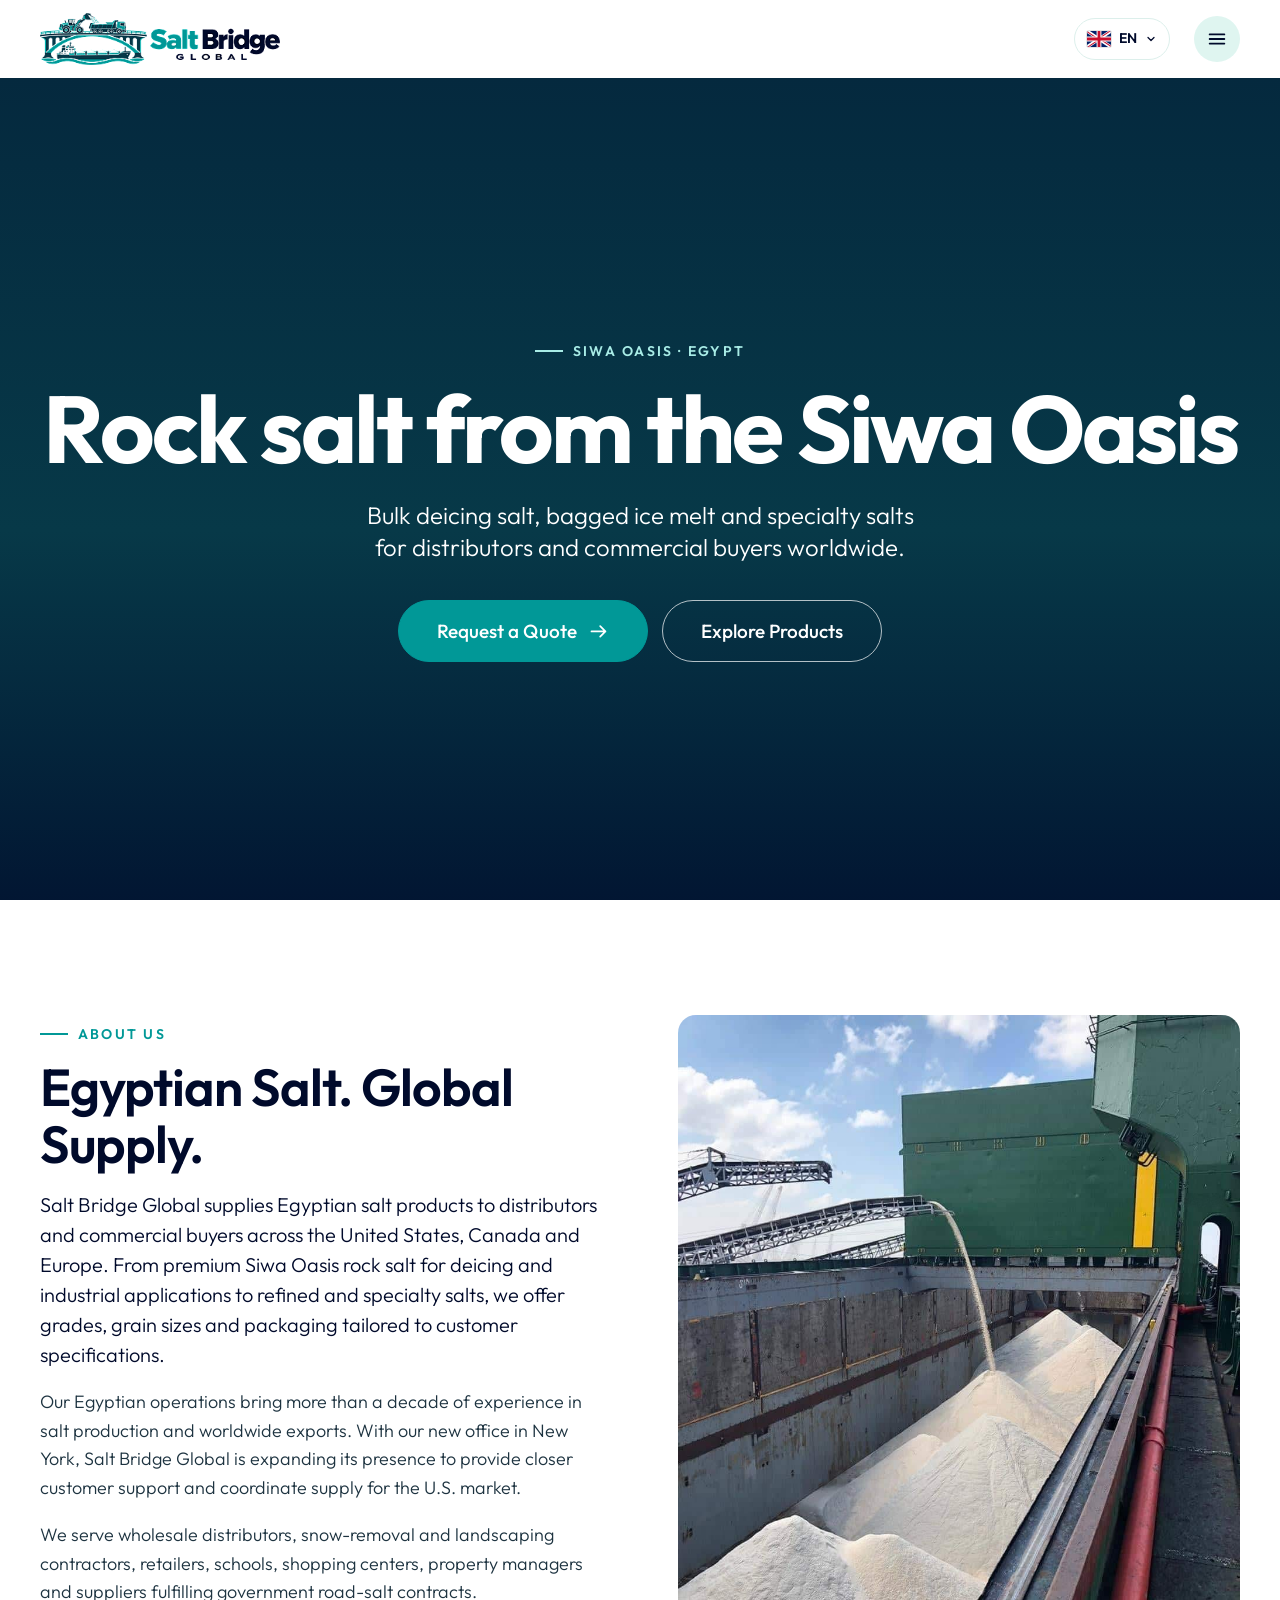
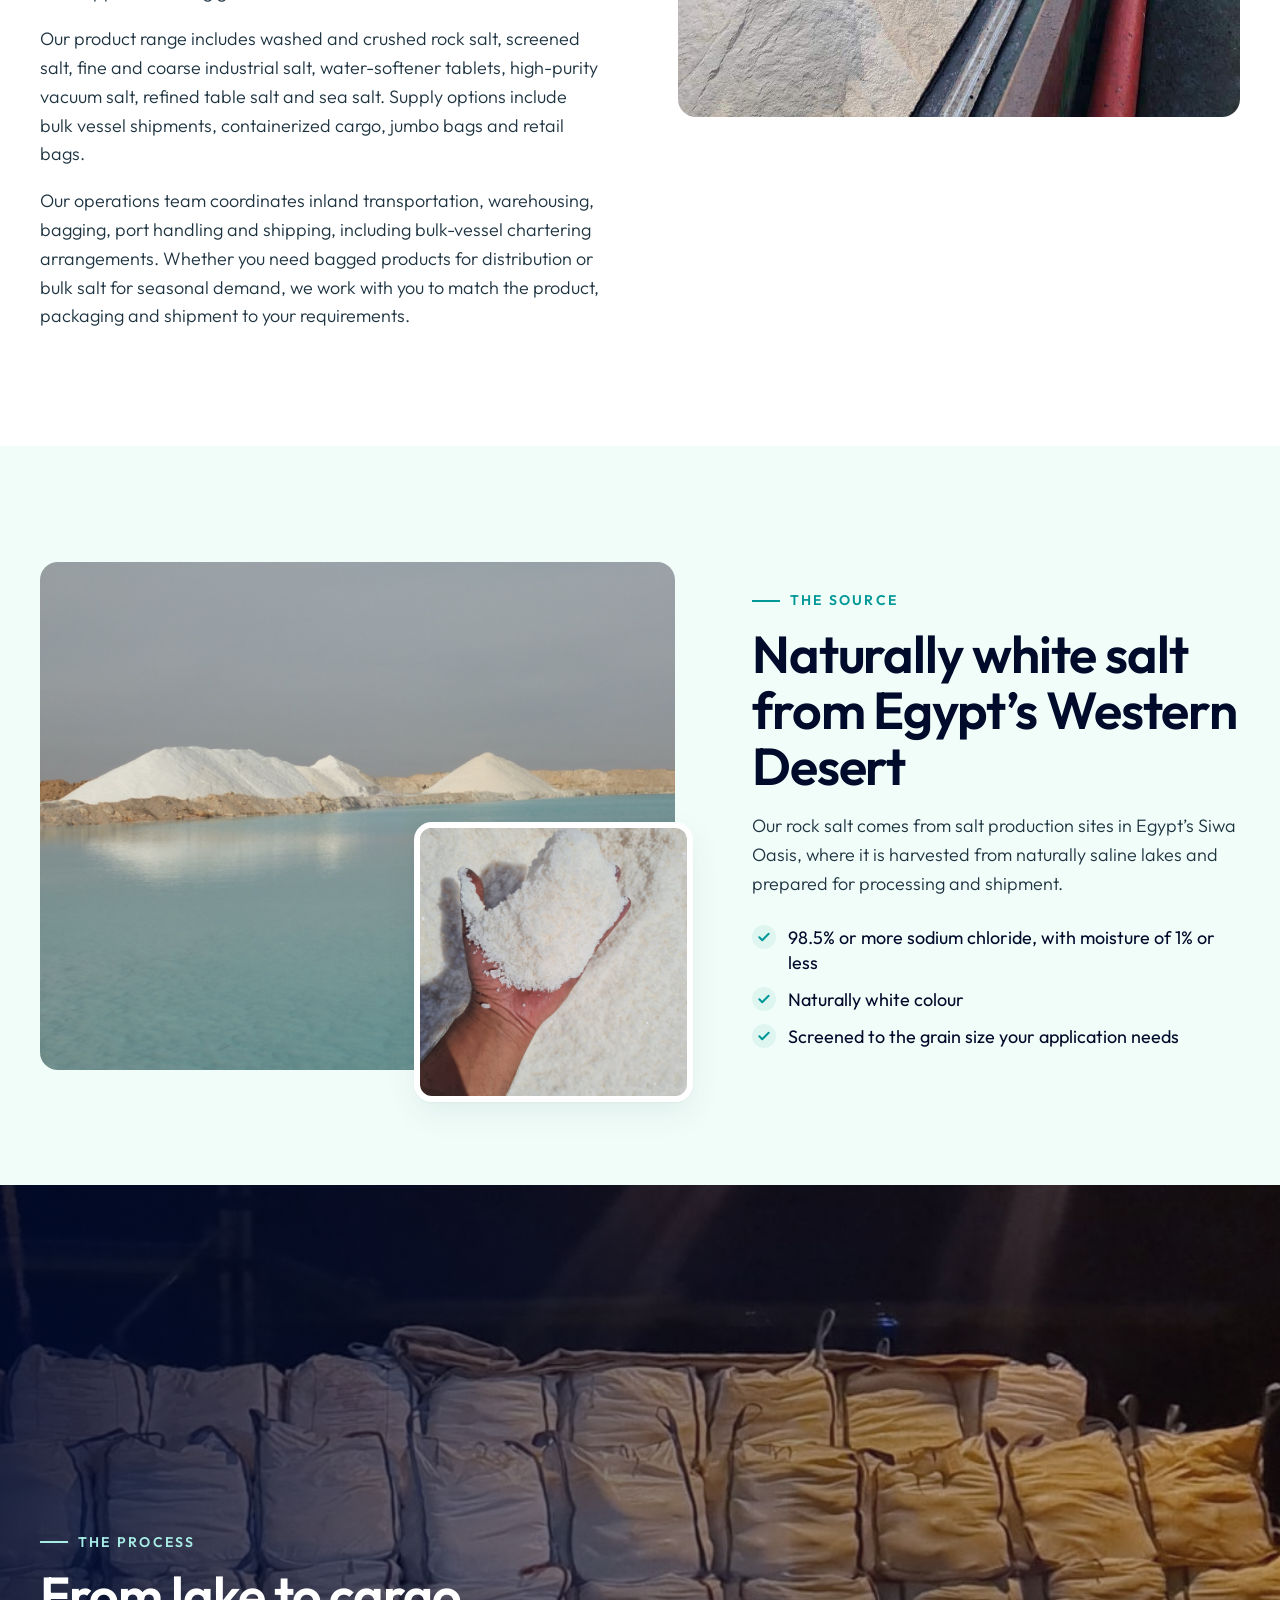
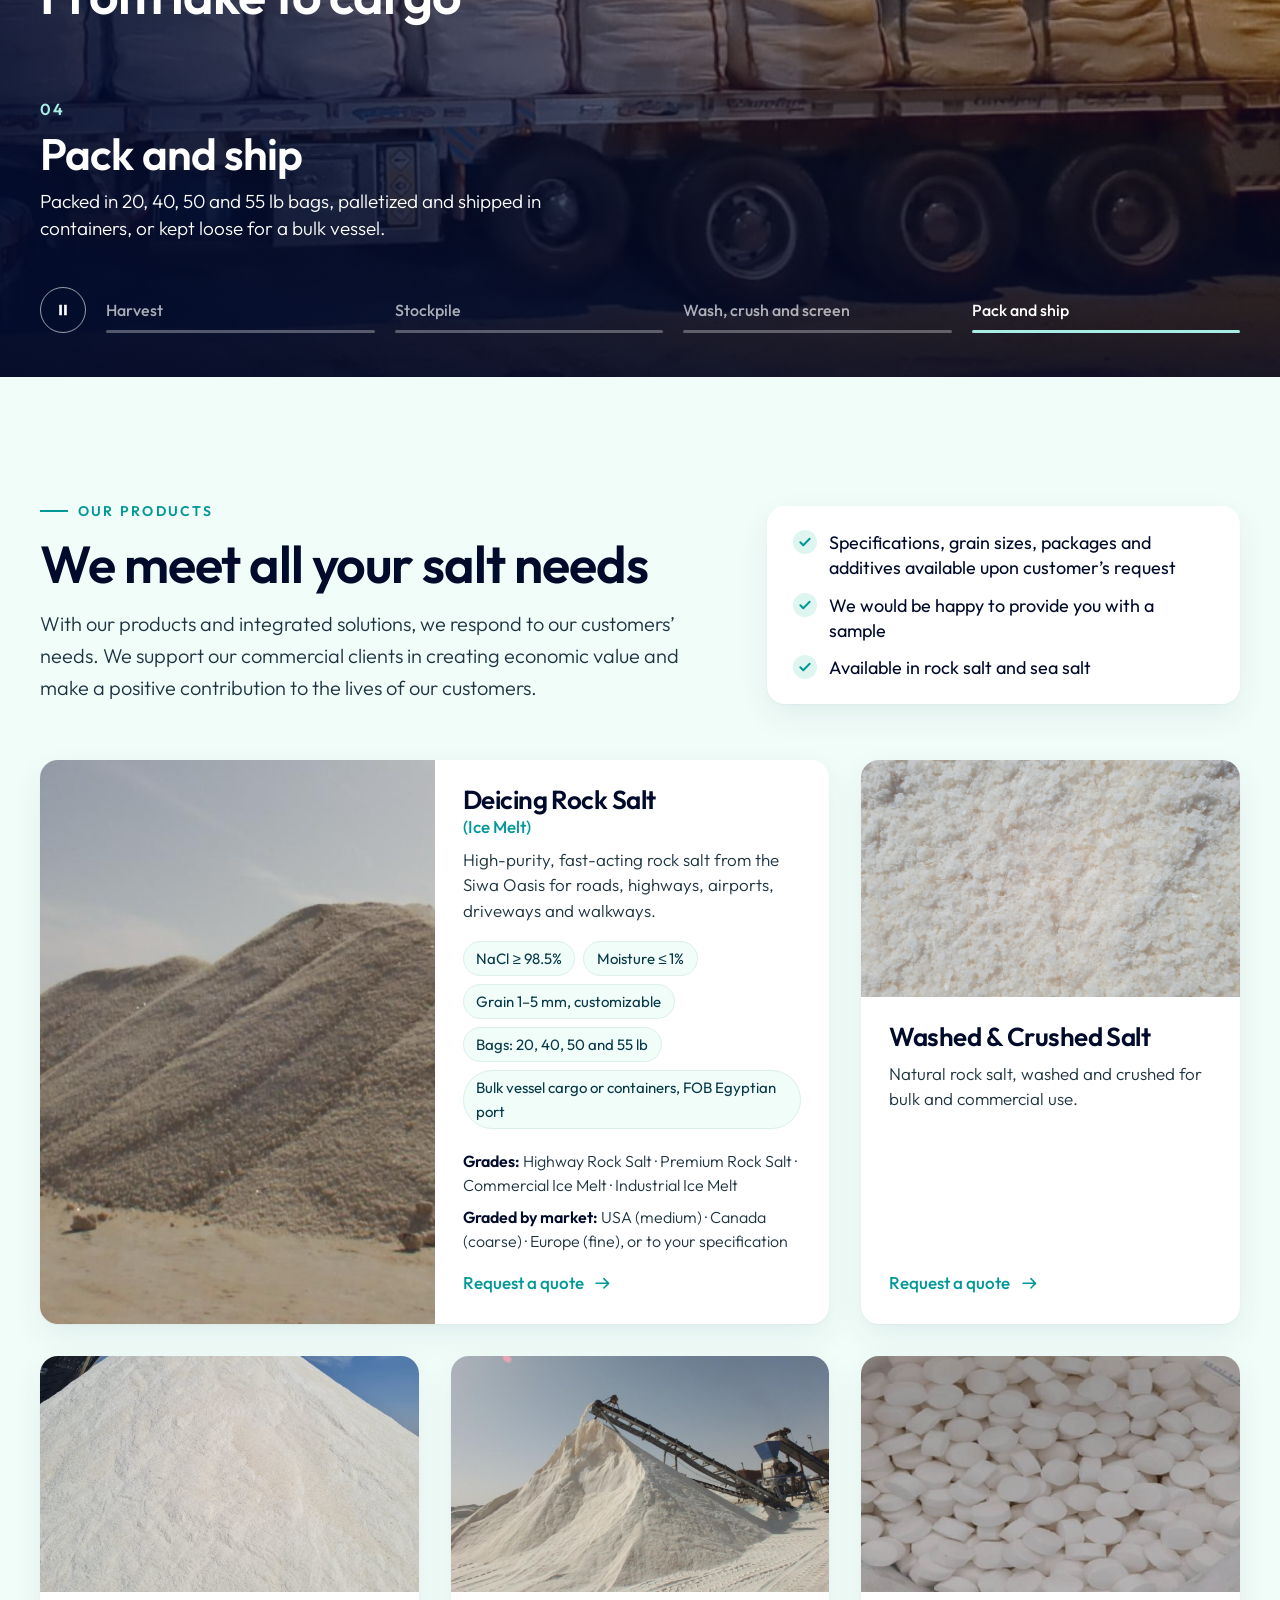
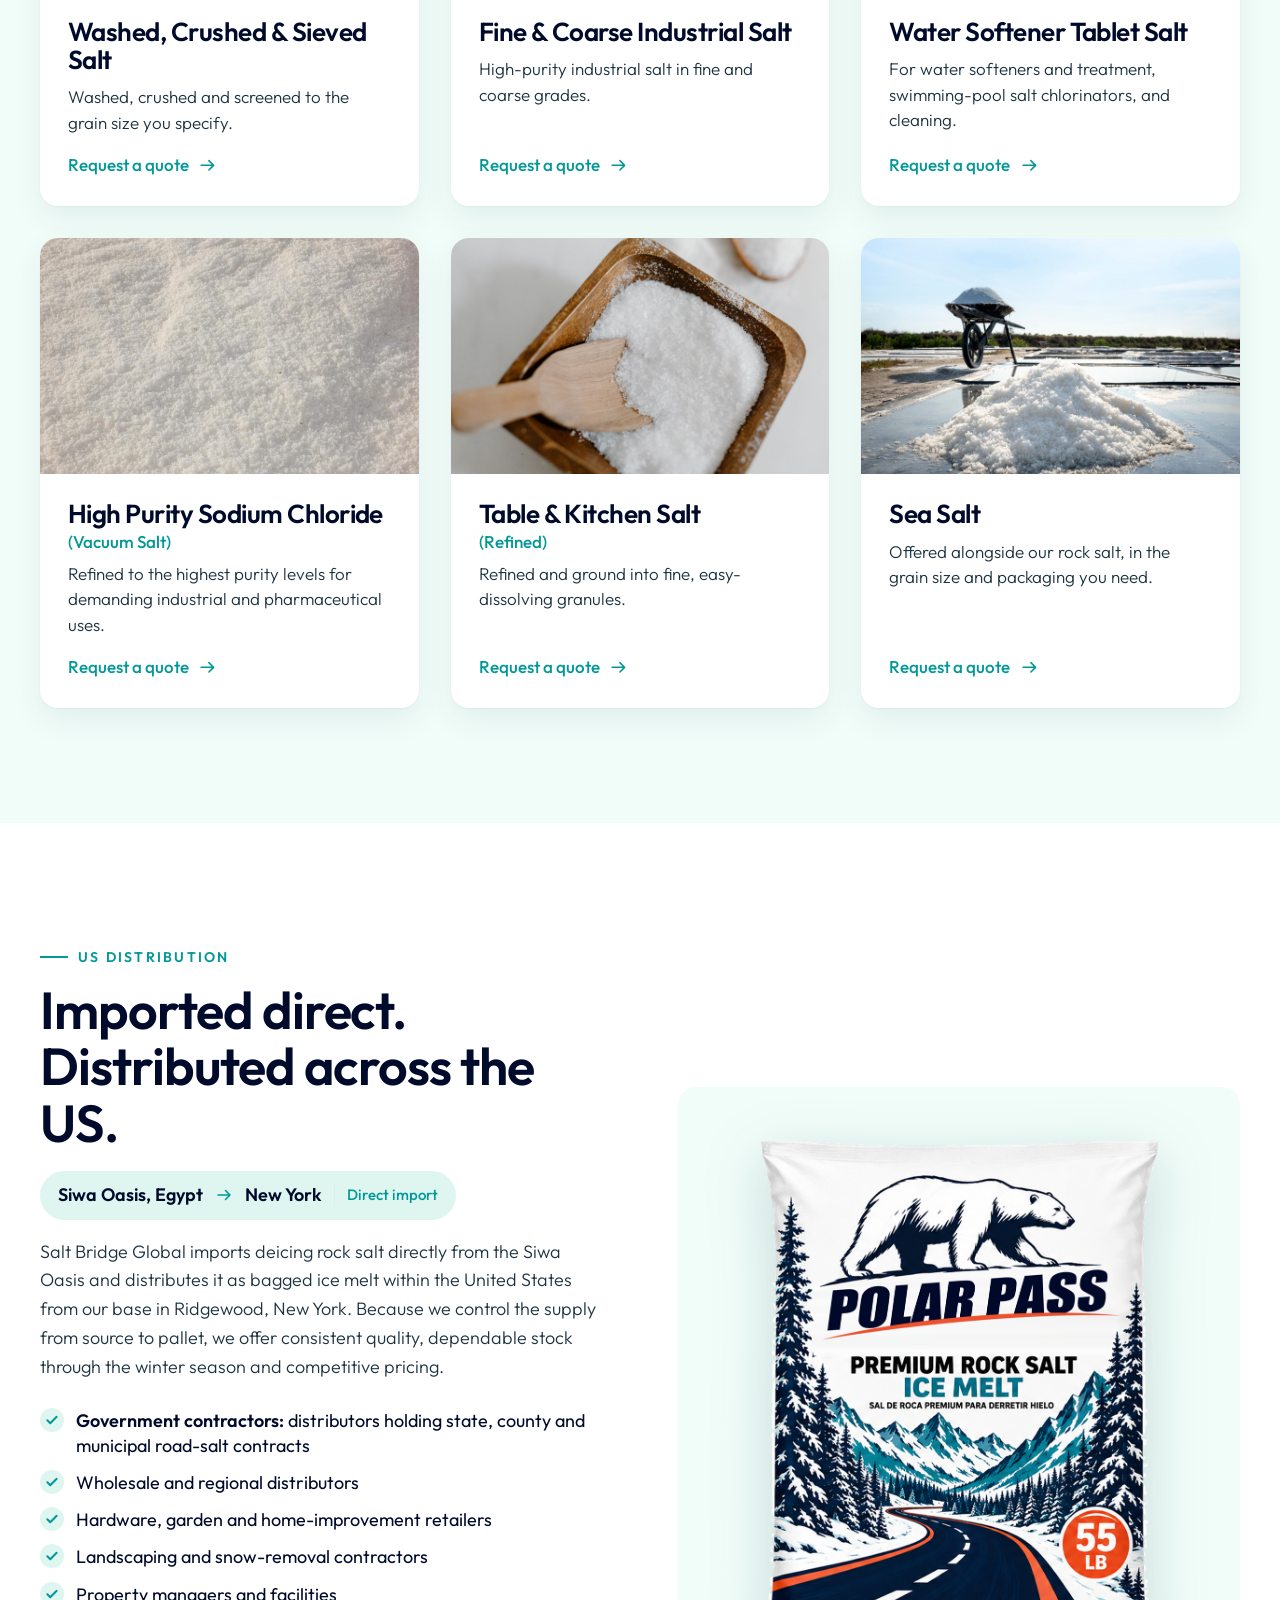
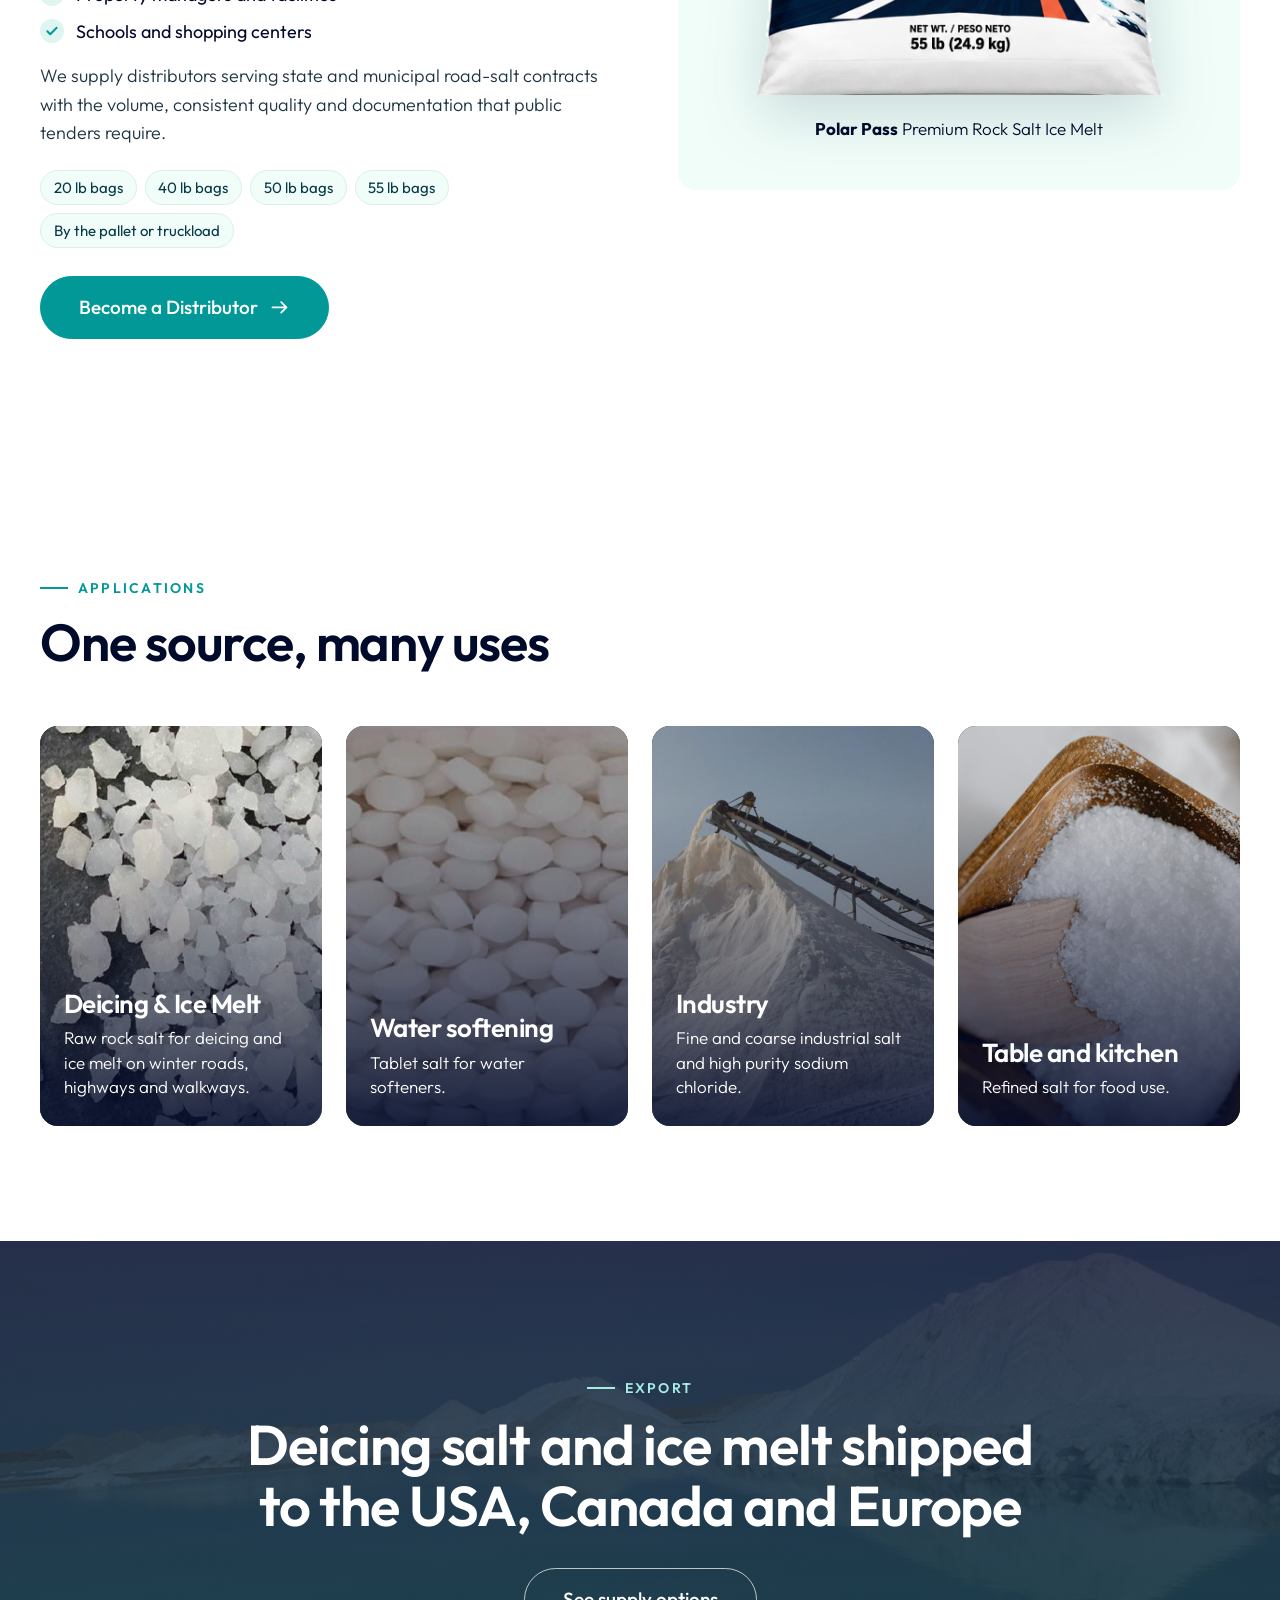
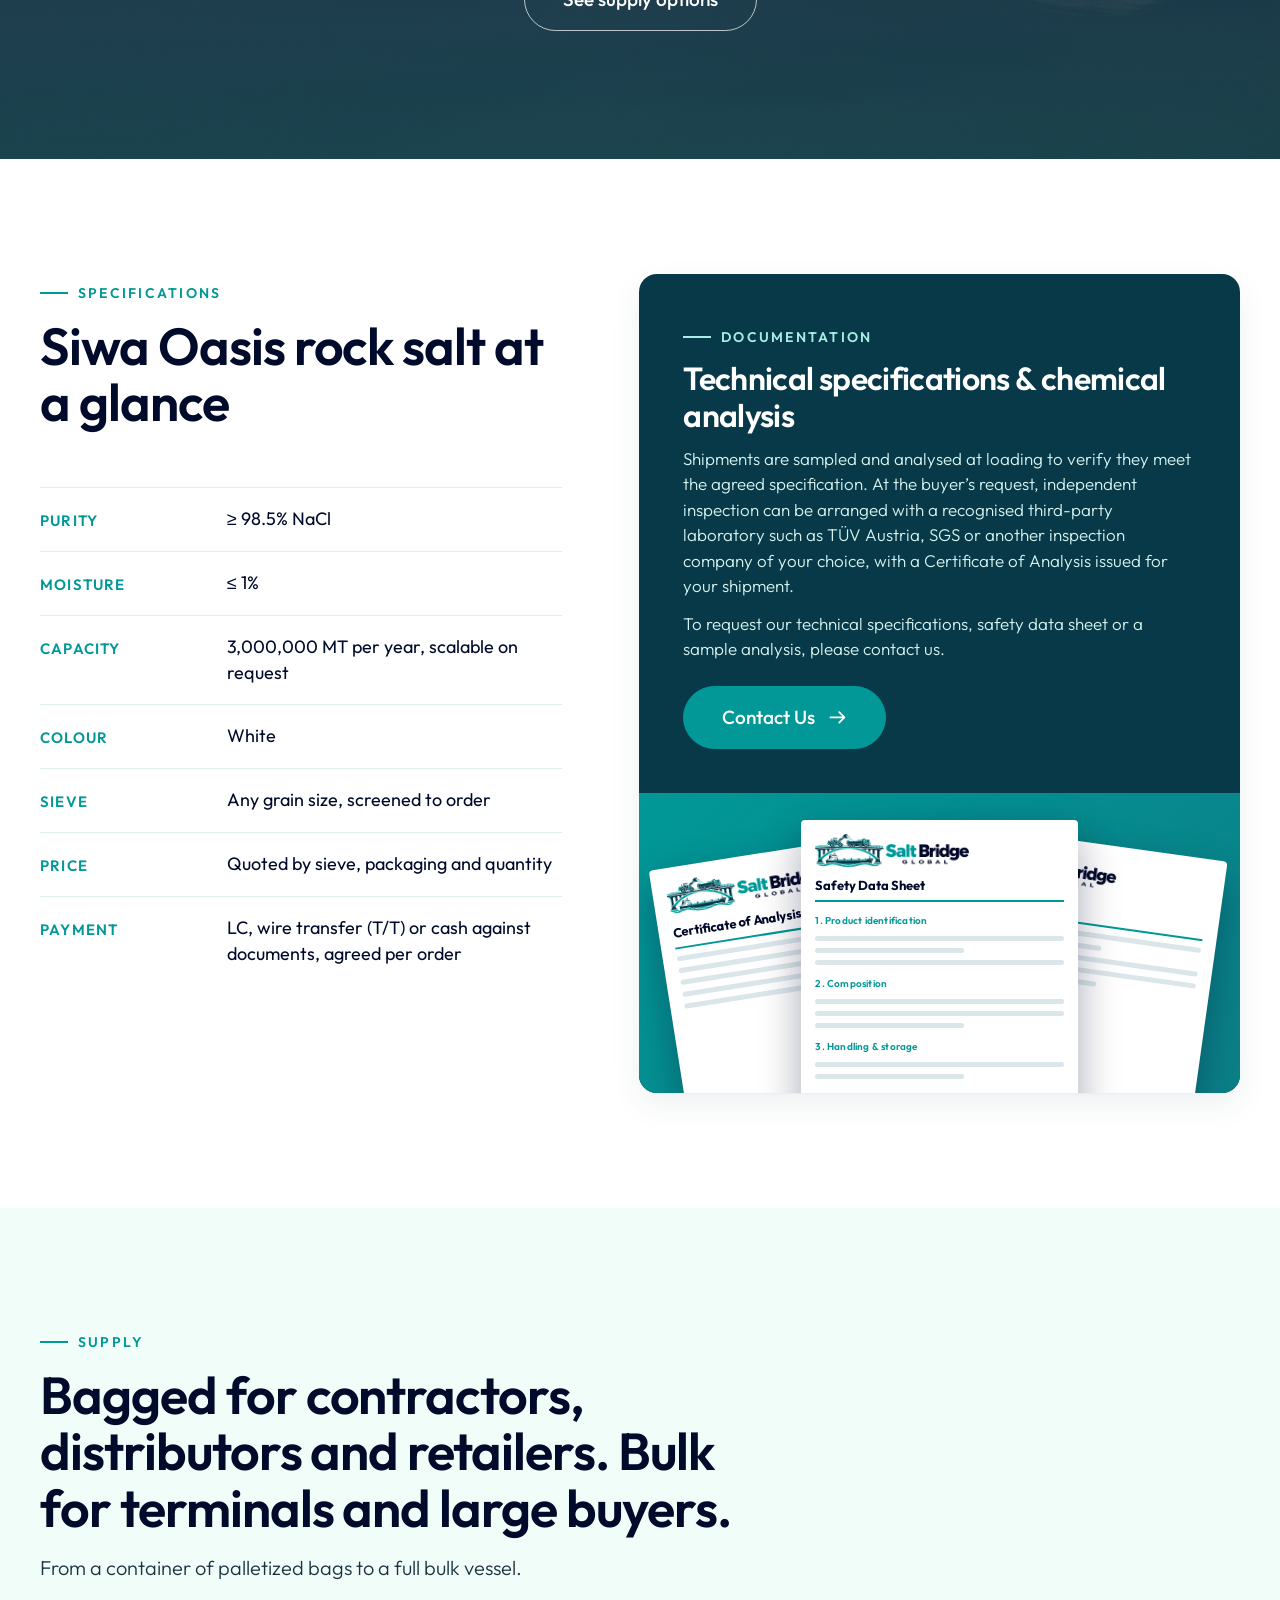
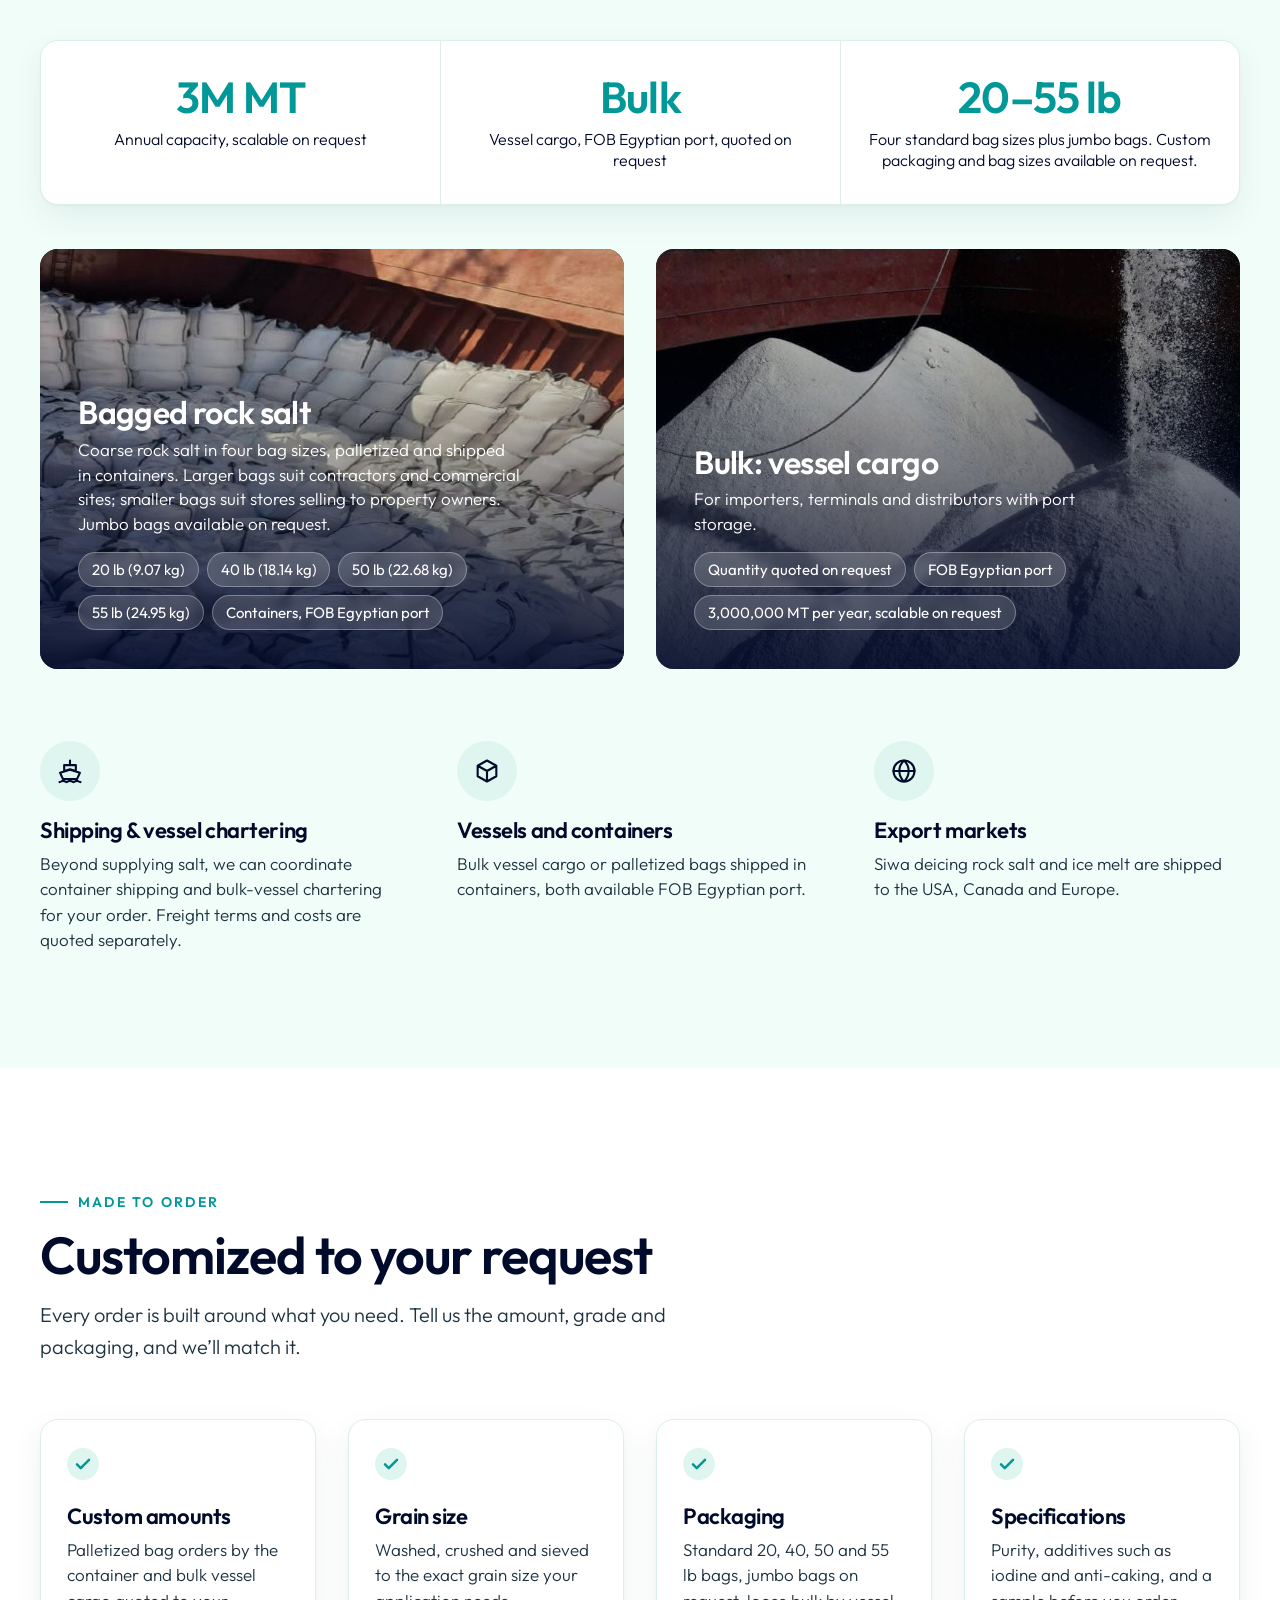
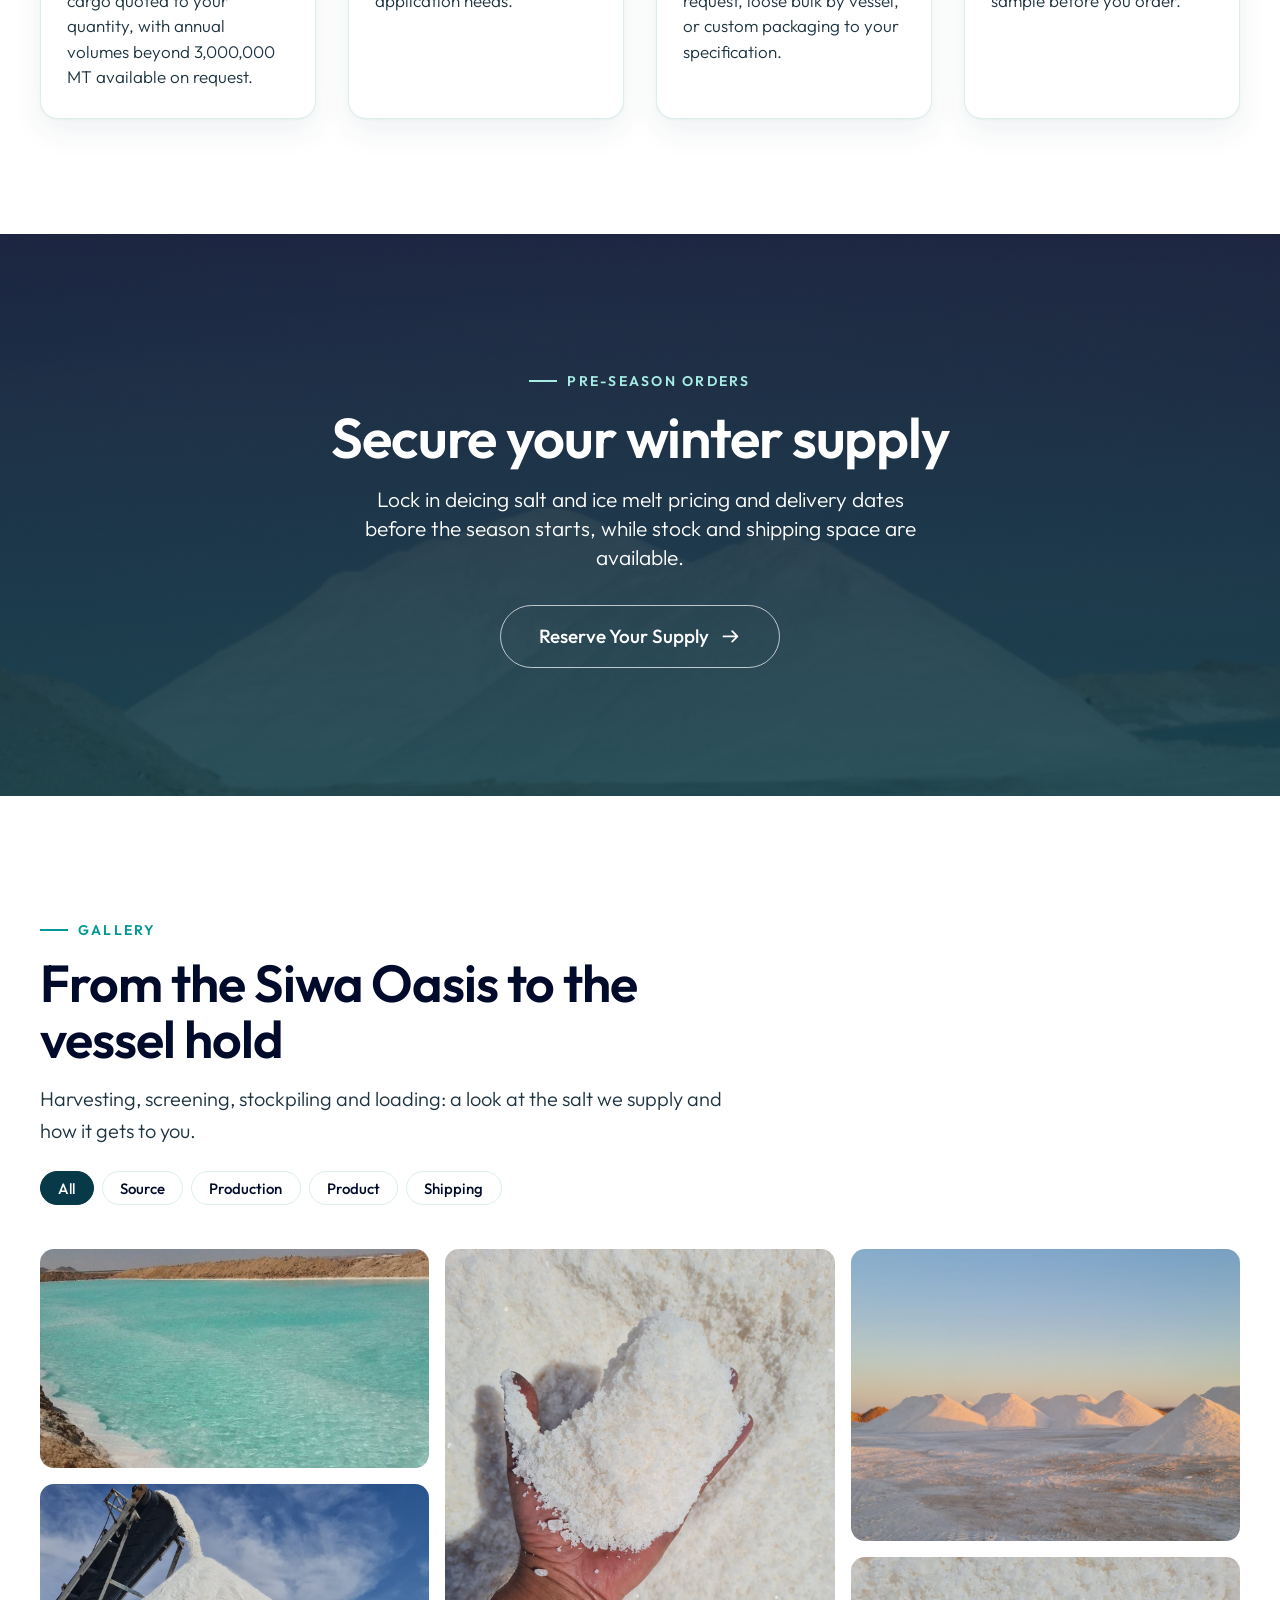
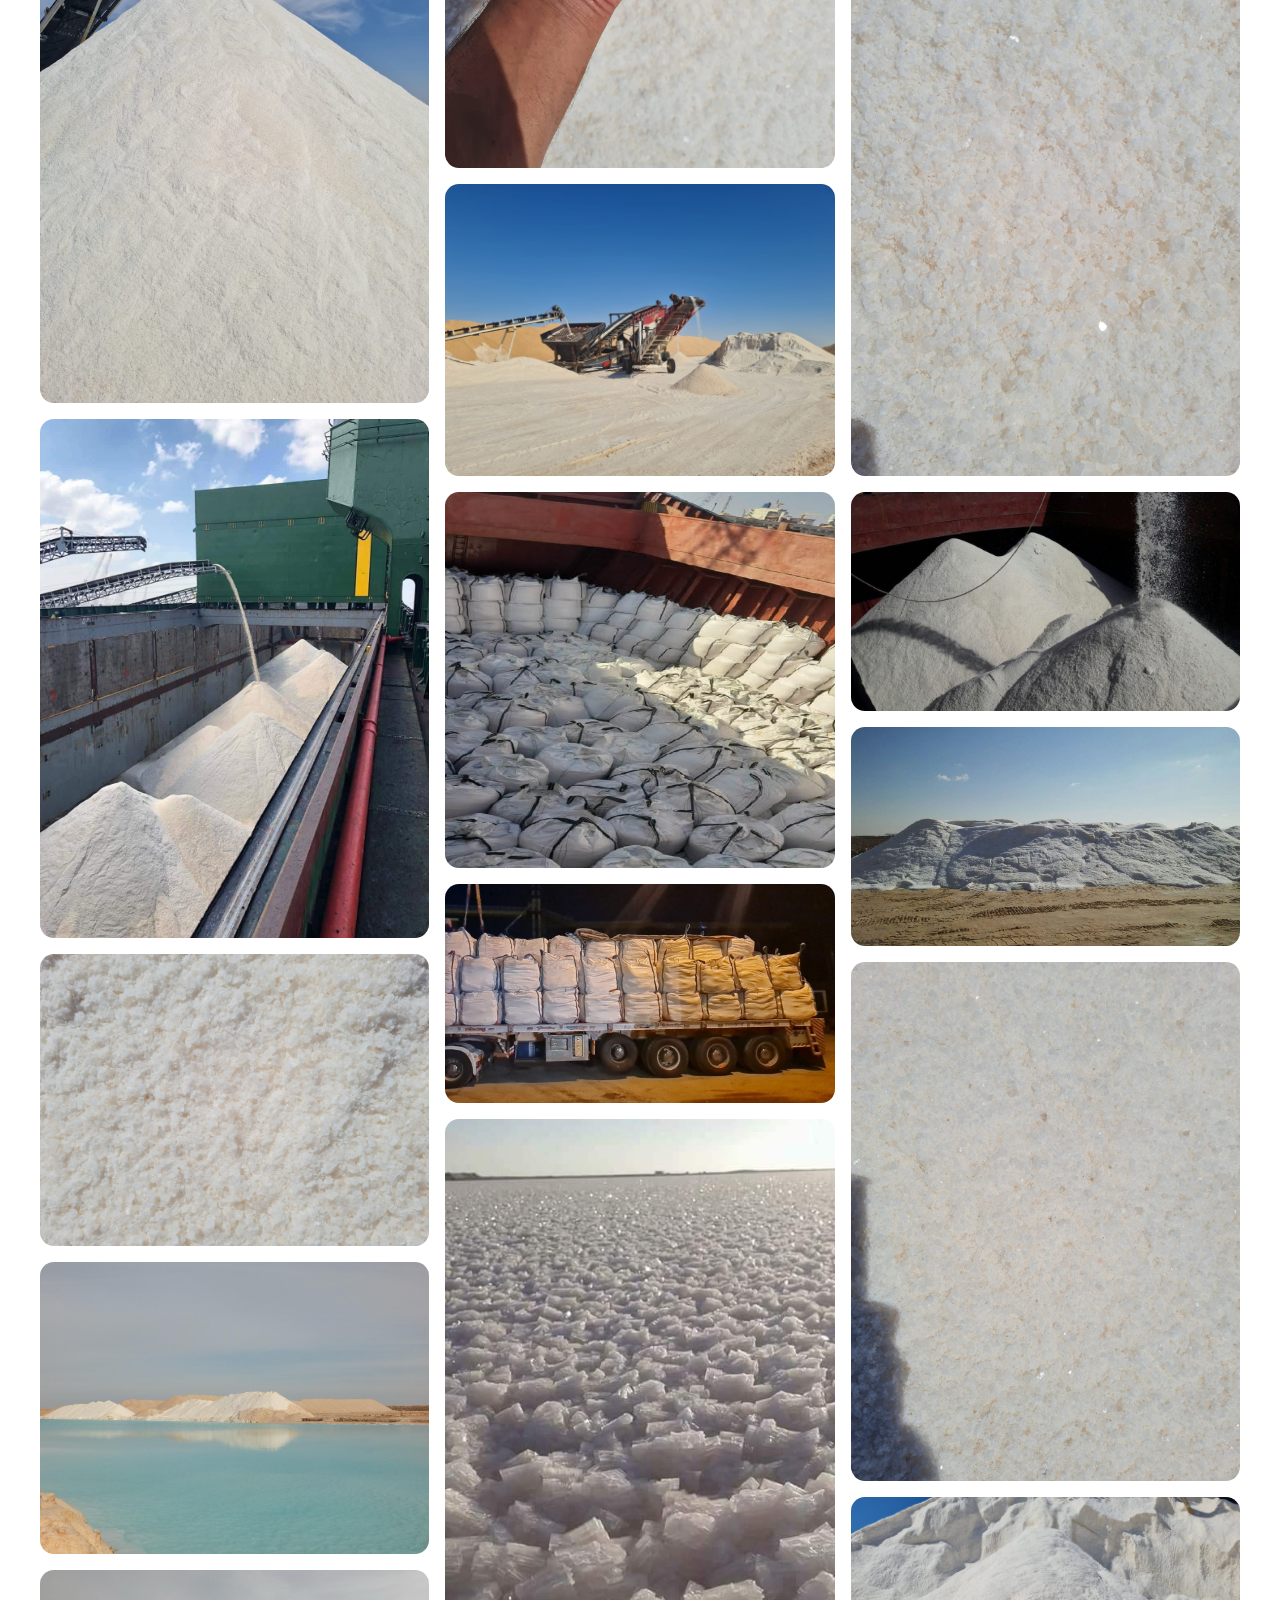
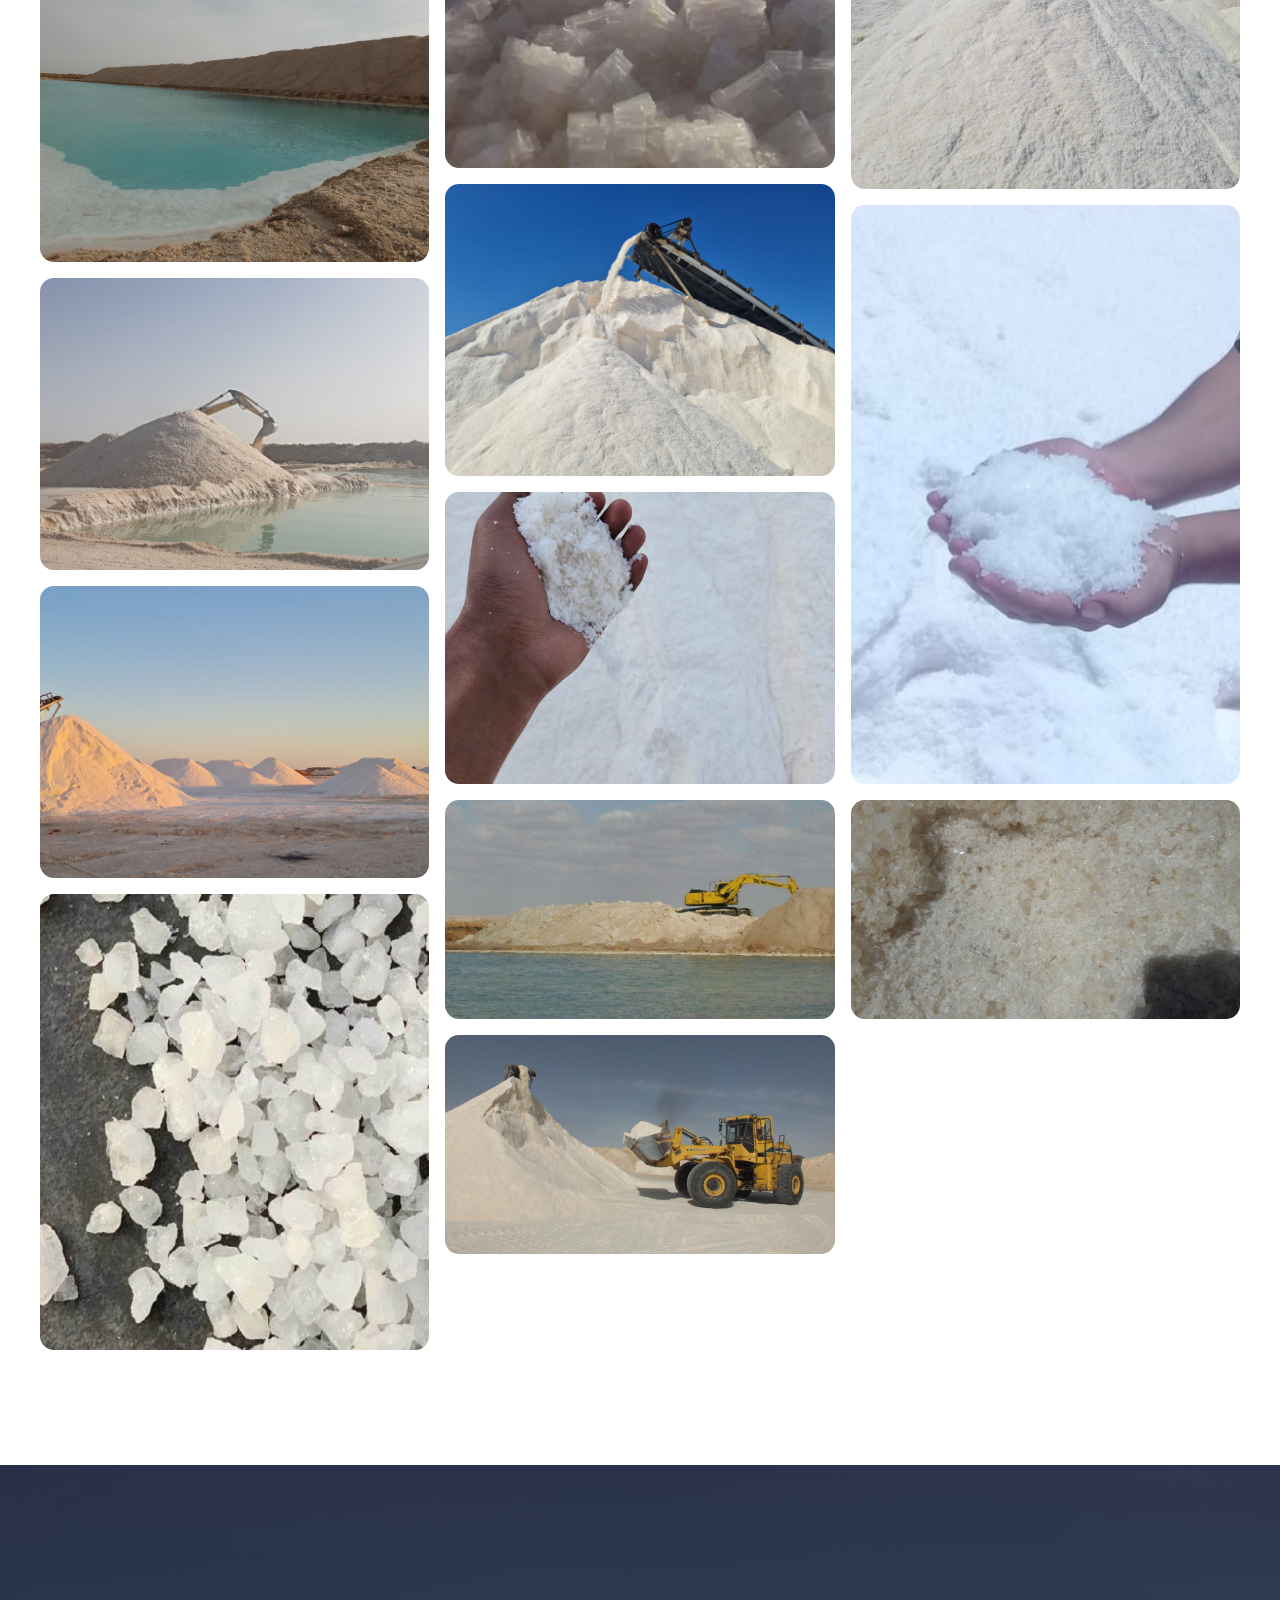
==== index.html @ 1c641329 "Add Dutch, German, Swedish, Polish, Italian and Czech versions with language menu" ====
<!doctype html>
<html lang="en">
<head>
  <meta charset="utf-8">
  <meta name="viewport" content="width=device-width, initial-scale=1">
  <title>Salt Bridge Global — Deicing Rock Salt &amp; Ice Melt Supplier | Siwa Oasis, Egypt</title>
  <meta name="description" content="Salt Bridge Global supplies deicing rock salt, ice melt and bagged salt from the Siwa Oasis, Egypt: washed, crushed and sieved salt, industrial salt, water softener tablets, vacuum salt and refined table salt.">
  <link rel="canonical" href="https://saltbridgeglobal.com/">
  <link rel="alternate" hreflang="en" href="https://saltbridgeglobal.com/">
  <link rel="alternate" hreflang="nl" href="https://saltbridgeglobal.com/nl/">
  <link rel="alternate" hreflang="de" href="https://saltbridgeglobal.com/de/">
  <link rel="alternate" hreflang="sv" href="https://saltbridgeglobal.com/sv/">
  <link rel="alternate" hreflang="pl" href="https://saltbridgeglobal.com/pl/">
  <link rel="alternate" hreflang="it" href="https://saltbridgeglobal.com/it/">
  <link rel="alternate" hreflang="cs" href="https://saltbridgeglobal.com/cs/">
  <link rel="alternate" hreflang="x-default" href="https://saltbridgeglobal.com/">
  <link rel="icon" type="image/png" sizes="32x32" href="assets/favicon-32.png">
  <link rel="icon" type="image/png" sizes="48x48" href="assets/favicon-48.png">
  <link rel="icon" type="image/png" sizes="192x192" href="assets/favicon-192.png">
  <link rel="apple-touch-icon" href="assets/apple-touch-icon.png">
  <link rel="preconnect" href="https://fonts.googleapis.com">
  <link rel="preconnect" href="https://fonts.gstatic.com" crossorigin>
  <link href="https://fonts.googleapis.com/css2?family=Outfit:wght@300;400;500;600;700&display=swap" rel="stylesheet">
  <link rel="stylesheet" href="brand-colors.css">
  <style>
    :root {
      /* Outfit is a visual match for the reference lettering, pending approval. */
      --font: "Outfit", var(--salt-font);
      --container: 1200px;
      --gutter: clamp(20px, 4vw, 40px);
      --radius: 18px;
      --header-h: 94px;
      --line: #dcefeb;
      --tint: #dff5f0;
      --body-ink: #1d3340;
      --shadow: 0 1px 2px rgba(7, 57, 72, .04), 0 12px 32px rgba(7, 57, 72, .07);
    }

    *, *::before, *::after { box-sizing: border-box; }
    html { scroll-behavior: smooth; scroll-padding-top: calc(var(--header-h) + 16px); }
    body {
      margin: 0;
      background: var(--salt-white);
      color: var(--body-ink);
      font-family: var(--font);
      font-weight: 300;
      font-size: 1.125rem;
      line-height: 1.6;
      -webkit-font-smoothing: antialiased;
    }
    img, video { display: block; max-width: 100%; }
    a { color: inherit; text-decoration: none; }
    h1, h2, h3 { margin: 0; color: var(--salt-heading); font-weight: 600; letter-spacing: -.02em; line-height: 1.08; }
    p, ul, dl, dd, figure { margin: 0; }
    ul { padding: 0; list-style: none; }
    :focus-visible { outline: 3px solid var(--salt-teal); outline-offset: 3px; border-radius: 6px; }

    .container { width: 100%; max-width: calc(var(--container) + 2 * var(--gutter)); margin-inline: auto; padding-inline: var(--gutter); }
    .section { padding-block: clamp(64px, 9vw, 120px); }
    .section--mint { background: var(--salt-page-bg); }
    .eyebrow { display: inline-flex; align-items: center; gap: 10px; color: var(--salt-teal); font-size: .875rem; font-weight: 600; letter-spacing: .16em; text-transform: uppercase; }
    .eyebrow::before { content: ""; width: 28px; height: 2px; background: currentColor; }
    .section-head { max-width: 720px; margin-bottom: clamp(36px, 5vw, 56px); }
    .section-head h2 { margin-top: 14px; font-size: clamp(2rem, 4.4vw, 3.25rem); }
    .section-head p { margin-top: 16px; font-size: 1.25rem; }

    /* Buttons */
    .btn {
      display: inline-flex; align-items: center; justify-content: center; gap: .6em;
      padding: .85em 1.75em;
      border: 1.5px solid var(--salt-teal); border-radius: 999px;
      background: var(--salt-teal); color: var(--salt-white);
      font: 500 1.0625rem/1.2 var(--font); white-space: nowrap; cursor: pointer;
      transition: background .2s, border-color .2s, color .2s, box-shadow .2s;
    }
    .btn svg { width: 1.1em; height: 1.1em; transition: transform .2s; }
    .btn:hover { background: #017f7e; border-color: #017f7e; box-shadow: 0 8px 20px rgba(1, 152, 151, .28); }
    .btn:hover svg { transform: translateX(3px); }
    .btn--sm { padding: .75em 1.5em; font-size: 1rem; }
    .btn--lg { padding: 1em 2em; font-size: 1.1875rem; }
    .btn--light { background: transparent; border-color: rgba(255, 255, 255, .7); }
    .btn--light:hover { background: var(--salt-white); border-color: var(--salt-white); color: var(--salt-heading); box-shadow: none; }
    .text-link { display: inline-flex; align-items: center; gap: .55em; padding: 0; border: 0; background: none; color: var(--salt-teal); font: 500 1.0625rem/1.2 var(--font); cursor: pointer; }
    .text-link svg { width: 1.1em; height: 1.1em; transition: transform .2s; }
    .text-link:hover { color: var(--salt-deep-blue); }
    .text-link:hover svg { transform: translateX(4px); }

    /* Header: white, so the supplied white-background logo sits cleanly */
    .site-header { position: sticky; top: 0; z-index: 50; height: var(--header-h); background: rgba(255, 255, 255, .94); backdrop-filter: blur(10px); border-bottom: 1px solid transparent; transition: border-color .2s, box-shadow .2s; }
    .site-header.is-stuck { border-color: var(--line); box-shadow: 0 6px 24px rgba(7, 57, 72, .06); }
    .site-header .container { display: flex; align-items: center; justify-content: space-between; gap: 24px; height: 100%; max-width: calc(1600px + 2 * var(--gutter)); }
    .logo { flex: none; display: inline-flex; align-items: center; }
    .logo img { height: 72px; width: auto; }
    .nav { display: flex; align-items: center; gap: clamp(14px, 1.3vw, 20px); }
    .nav ul { display: flex; gap: clamp(14px, 1.3vw, 20px); }
    .site-header .nav ul a:not(.btn) { font-size: .9375rem; }
    .nav a, .nav .btn { white-space: nowrap; }
    .nav a:not(.btn) { color: var(--salt-heading); font-size: 1rem; font-weight: 400; padding-block: 6px; border-bottom: 2px solid transparent; transition: color .2s, border-color .2s; }
    .nav a:not(.btn):hover, .nav a.is-current { color: var(--salt-teal); border-color: var(--salt-teal); }
    .nav-toggle { display: none; width: 46px; height: 46px; border: 0; border-radius: 50%; background: var(--tint); color: var(--salt-heading); cursor: pointer; }
    .nav-toggle svg { width: 22px; height: 22px; }
    .site-header .nav { margin-left: auto; }
    /* Language menu */
    .lang { position: relative; flex: none; }
    .lang__btn { display: inline-flex; align-items: center; gap: 8px; height: 42px; padding: 0 12px; border: 1px solid var(--line); border-radius: 999px; background: var(--salt-white); color: var(--salt-heading); font: inherit; font-size: .875rem; font-weight: 600; cursor: pointer; }
    .lang__btn:hover { border-color: var(--salt-teal); }
    .lang__btn > svg { width: 12px; height: 12px; transition: transform .2s; }
    .lang__btn[aria-expanded="true"] > svg { transform: rotate(180deg); }
    .lang img { width: 24px; height: 16px; border-radius: 2px; box-shadow: 0 0 0 1px rgba(0, 0, 0, .1); }
    .lang__menu { position: absolute; right: 0; top: calc(100% + 8px); z-index: 60; min-width: 200px; margin: 0; padding: 6px; list-style: none; background: var(--salt-white); border-radius: 14px; box-shadow: 0 20px 50px rgba(7, 57, 72, .18); }
    .lang__menu[hidden] { display: none; }
    .lang__menu a { display: flex; align-items: center; gap: 12px; padding: 9px 12px; border-radius: 10px; color: var(--salt-heading); text-decoration: none; font-size: .9375rem; }
    .lang__menu a b { width: 24px; font-weight: 600; }
    .lang__menu a:hover, .lang__menu a[aria-current] { background: var(--tint); }
    /* Hamburger menu when the links do not fit on one line (longer languages) */
    .site-header.is-compact .logo img { height: 52px; }
    .site-header.is-compact .nav-toggle { display: grid; place-items: center; }
    .site-header.is-compact .nav { display: none; position: absolute; top: calc(100% + 8px); left: var(--gutter); right: var(--gutter); flex-direction: column; align-items: stretch; gap: 16px; padding: 20px; background: var(--salt-white); border-radius: var(--radius); box-shadow: 0 20px 50px rgba(7, 57, 72, .18); }
    .site-header.is-compact .nav.is-open { display: flex; }
    .site-header.is-compact .nav ul { flex-direction: column; gap: 4px; }
    .site-header.is-compact .nav ul a:not(.btn) { display: block; padding: 10px 4px; font-size: 1.125rem; }
    .site-header.is-compact .lang { margin-left: auto; }
    .site-header.is-compact .nav-toggle { order: 3; }

    /* Hero: full-screen media with centred title */
    .hero { position: relative; display: grid; min-height: min(calc(100vh - var(--header-h)), 1000px); min-height: min(calc(100svh - var(--header-h)), 1000px); overflow: hidden; background: var(--salt-deep-blue); color: var(--salt-white); }
    .hero__media, .hero__media > * { position: absolute; inset: 0; width: 100%; height: 100%; object-fit: cover; }
    /* Negative first delay so the first photo is already visible on load */
    .hero__media img { opacity: 0; animation: hero-slide 28s -1.5s infinite; }
    .hero__media img:nth-child(2) { animation-delay: 5.5s; }
    .hero__media img:nth-child(3) { animation-delay: 12.5s; }
    .hero__media img:nth-child(4) { animation-delay: 19.5s; }
    @keyframes hero-slide {
      0% { opacity: 0; transform: scale(1.02); }
      5%, 25% { opacity: 1; }
      32%, 100% { opacity: 0; transform: scale(1.1); }
    }
    .hero::after { content: ""; position: absolute; inset: 0; background: linear-gradient(180deg, rgba(0, 10, 43, .34) 0%, rgba(7, 57, 72, .38) 55%, rgba(0, 10, 43, .74) 100%); }
    .hero__inner { position: relative; z-index: 1; display: flex; flex-direction: column; align-items: center; justify-content: center; text-align: center; padding-block: 72px 48px; }
    .hero .eyebrow { color: #a8ece6; }
    .hero h1 { margin-top: 20px; max-width: 13em; color: var(--salt-white); font-size: clamp(2.75rem, 7.4vw, 6rem); font-weight: 700; letter-spacing: -.03em; line-height: .98; text-wrap: balance; }
    .hero__lede { margin-top: 24px; max-width: 30em; font-size: clamp(1.1875rem, 2vw, 1.5rem); line-height: 1.35; text-wrap: balance; }
    .hero__actions { display: flex; flex-wrap: wrap; justify-content: center; gap: 14px; margin-top: 36px; }
    .stats { display: grid; grid-template-columns: repeat(3, 1fr); margin-bottom: clamp(28px, 4vw, 44px); background: var(--salt-white); border: 1px solid var(--line); border-radius: var(--radius); box-shadow: var(--shadow); text-align: center; }
    .stats > div { padding: clamp(22px, 3vw, 32px) 20px; }
    .stats > div + div { border-left: 1px solid var(--line); }
    .stats dt { color: var(--salt-teal); font-size: clamp(1.75rem, 3.4vw, 2.75rem); font-weight: 600; letter-spacing: -.02em; line-height: 1.1; }
    .stats dd { margin-top: 8px; color: var(--salt-heading); font-size: 1rem; line-height: 1.35; }

    /* Source */
    .split { display: grid; grid-template-columns: 1fr 1fr; align-items: center; gap: clamp(32px, 6vw, 88px); }
    .split__media { position: relative; }
    #source .split { grid-template-columns: 1.3fr 1fr; }
    #source .split__media > img:first-child { aspect-ratio: 5 / 4; }
    .split__media img { width: 100%; aspect-ratio: 4 / 3; object-fit: cover; border-radius: var(--radius); }
    .split__media img + img { position: absolute; right: -18px; bottom: -32px; width: 44%; aspect-ratio: 1; border: 6px solid var(--salt-white); box-shadow: var(--shadow); }
    .split h2 { margin-top: 14px; font-size: clamp(2rem, 4.4vw, 3.25rem); }
    .split p { margin-top: 18px; }
    .split .tags { margin: 22px 0 0; }
    .about { align-items: start; }
    .about .about__lead { font-size: 1.25rem; line-height: 1.5; color: var(--salt-heading); }
    .about .split__media img { aspect-ratio: 4 / 5; }
    .split .route { display: inline-flex; flex-wrap: wrap; align-items: center; gap: 10px 12px; margin-top: 20px; padding: 10px 18px; border-radius: 999px; background: var(--tint); color: var(--salt-heading); font-weight: 600; }
    .route svg { width: 18px; height: 18px; color: var(--salt-teal); }
    .route em { padding-left: 12px; border-left: 1px solid var(--line); color: var(--salt-teal); font-style: normal; font-weight: 500; font-size: .9375rem; }
    .split__media--product { margin: 0; padding: clamp(24px, 4vw, 48px); background: var(--salt-page-bg); border-radius: var(--radius); text-align: center; }
    .split__media--product img { width: auto; max-width: 100%; max-height: 560px; aspect-ratio: auto; margin-inline: auto; object-fit: contain; border-radius: 0; filter: drop-shadow(0 18px 30px rgba(7, 57, 72, .18)); }
    .split__media--product figcaption { margin-top: 20px; color: var(--salt-heading); font-size: 1.0625rem; }
    .split .btn { margin-top: 28px; }
    .checks strong { font-weight: 600; }
    .checks { display: grid; gap: 12px; margin-top: 26px; }
    .checks li { display: flex; gap: 12px; align-items: flex-start; color: var(--salt-heading); font-weight: 400; line-height: 1.4; }
    .checks svg { flex: none; width: 24px; height: 24px; padding: 5px; border-radius: 50%; background: var(--tint); color: var(--salt-teal); }

    /* Process reel: photo sequence that plays like a film, one step at a time */
    .reel { position: relative; display: grid; align-items: end; min-height: clamp(580px, 88vh, 860px); overflow: hidden; background: var(--salt-deep-blue); color: var(--salt-white); }
    .reel__slides img { position: absolute; inset: 0; width: 100%; height: 100%; object-fit: cover; opacity: 0; transition: opacity 1.2s ease, transform 9s linear; }
    .reel__slides img.is-active { opacity: 1; transform: scale(1.08); }
    .reel::after { content: ""; position: absolute; inset: 0; background: linear-gradient(90deg, rgba(0, 10, 43, .8) 0%, rgba(0, 10, 43, .34) 58%, rgba(0, 10, 43, .12) 100%), linear-gradient(180deg, rgba(0, 10, 43, .1) 45%, rgba(0, 10, 43, .82) 100%); }
    .reel__inner { position: relative; z-index: 1; padding-block: clamp(56px, 8vw, 96px) clamp(28px, 4vw, 44px); }
    .reel .eyebrow { color: #a8ece6; }
    .reel h2 { margin-top: 14px; color: var(--salt-white); font-size: clamp(2rem, 4.4vw, 3.25rem); }
    .reel__panels { display: grid; max-width: 30em; margin-top: clamp(32px, 6vw, 72px); }
    .reel__panel + .reel__panel { margin-top: 28px; }
    .js .reel__panel { grid-area: 1 / 1; margin: 0; opacity: 0; visibility: hidden; transform: translateY(14px); transition: opacity .6s ease, transform .6s ease, visibility .6s; }
    .js .reel__panel.is-active { opacity: 1; visibility: visible; transform: none; }
    .reel__panel span { color: #a8ece6; font-size: 1rem; font-weight: 600; letter-spacing: .14em; }
    .reel__panel h3 { margin-top: 6px; color: var(--salt-white); font-size: clamp(1.75rem, 3.6vw, 2.75rem); }
    .reel__panel p { margin-top: 10px; font-size: 1.1875rem; line-height: 1.45; }
    .reel__nav { display: none; align-items: flex-end; gap: clamp(10px, 1.6vw, 20px); margin-top: clamp(28px, 4vw, 44px); }
    .js .reel__nav { display: flex; }
    .reel__toggle { flex: none; display: grid; place-items: center; width: 46px; height: 46px; border: 1.5px solid rgba(255, 255, 255, .6); border-radius: 50%; background: transparent; color: var(--salt-white); cursor: pointer; transition: background .2s, color .2s; }
    .reel__toggle:hover { background: var(--salt-white); color: var(--salt-heading); }
    .reel__toggle svg { width: 18px; height: 18px; }
    .reel__toggle svg + svg, .reel.is-paused .reel__toggle svg:first-child { display: none; }
    .reel.is-paused .reel__toggle svg + svg { display: block; }
    .reel__step { flex: 1; display: grid; gap: 10px; padding: 0; border: 0; background: none; color: rgba(255, 255, 255, .66); font: 500 1rem/1.2 var(--font); text-align: left; cursor: pointer; transition: color .2s; }
    .reel__step:hover, .reel__step.is-active { color: var(--salt-white); }
    .reel__step i { display: block; height: 3px; border-radius: 3px; background: rgba(255, 255, 255, .3); overflow: hidden; }
    .reel__step i::after { content: ""; display: block; width: 0; height: 100%; background: #a8ece6; }
    .reel__step.is-active i::after { animation: reel-progress 6s linear forwards; }
    .reel.is-paused .reel__step i::after, .reel.is-offscreen .reel__step i::after { animation-play-state: paused; }
    @keyframes reel-progress { to { width: 100%; } }

    /* Products */
    .cards { display: grid; grid-template-columns: repeat(3, 1fr); gap: clamp(20px, 2.6vw, 32px); }
    .card { display: flex; flex-direction: column; background: var(--salt-white); border-radius: var(--radius); overflow: hidden; box-shadow: var(--shadow); transition: transform .25s, box-shadow .25s; }
    .card:hover { transform: translateY(-4px); box-shadow: 0 2px 4px rgba(7, 57, 72, .05), 0 22px 48px rgba(7, 57, 72, .13); }
    .card > img { width: 100%; aspect-ratio: 16 / 10; object-fit: cover; }
    .card__body { display: flex; flex-direction: column; flex: 1; padding: 26px 28px 30px; }
    .card h3 { font-size: 1.625rem; }
    .card p { margin-top: 10px; font-size: 1.0625rem; line-height: 1.5; }
    .tags { display: flex; flex-wrap: wrap; gap: 8px; margin: 18px 0 24px; }
    .tags li { padding: .3em .85em; border-radius: 999px; background: var(--salt-page-bg); border: 1px solid var(--line); color: var(--salt-deep-blue); font-size: .9375rem; font-weight: 400; }
    .card .text-link { margin-top: auto; align-self: flex-start; }

    .products-intro { display: grid; grid-template-columns: 1.4fr 1fr; gap: clamp(24px, 5vw, 72px); align-items: end; margin-bottom: clamp(36px, 5vw, 56px); }
    .products-intro .section-head { margin-bottom: 0; }
    .products-intro .checks { margin-top: 0; padding: 24px 26px; background: var(--salt-white); border-radius: var(--radius); box-shadow: var(--shadow); }
    .card h3 span { display: block; margin-top: 4px; color: var(--salt-teal); font-size: 1.0625rem; font-weight: 500; letter-spacing: 0; }
    .card h3 + .text-link { padding-top: 20px; }
    .card .tags { margin-bottom: 20px; }
    .card .card__meta { margin-top: 0; font-size: 1rem; }
    .card .card__meta + .card__meta { margin-top: 8px; }
    .card__meta strong { color: var(--salt-heading); font-weight: 600; }
    .card p + .text-link { padding-top: 20px; }
    .card--wide { grid-column: span 2; flex-direction: row; }
    .card--wide > img { width: 50%; aspect-ratio: auto; }
    .custom { display: grid; grid-template-columns: repeat(4, 1fr); gap: clamp(20px, 2.6vw, 32px); }
    .custom > div { padding: 28px 26px; background: var(--salt-white); border: 1px solid var(--line); border-radius: var(--radius); box-shadow: var(--shadow); }
    .custom svg { width: 32px; height: 32px; padding: 7px; border-radius: 50%; background: var(--tint); color: var(--salt-teal); }
    .custom h3 { margin-top: 16px; font-size: 1.375rem; }
    .custom p { margin-top: 8px; font-size: 1.0625rem; line-height: 1.5; }

    /* Applications */
    .tiles { display: grid; grid-template-columns: repeat(4, 1fr); gap: clamp(16px, 2vw, 24px); }
    .tiles .panel { min-height: 400px; padding: 26px 24px; }
    .tiles .panel h3 { font-size: 1.625rem; }

    /* Specifications */
    .specs { display: grid; grid-template-columns: 1fr 1.15fr; gap: clamp(32px, 6vw, 80px); align-items: start; }
    .spec-facts { display: grid; gap: 0; margin-top: 8px; }
    .spec-facts > div { display: grid; grid-template-columns: 9.5em 1fr; gap: 16px; padding-block: 18px; border-top: 1px solid var(--line); }
    .spec-facts dt { color: var(--salt-teal); font-size: .9375rem; font-weight: 600; letter-spacing: .08em; text-transform: uppercase; padding-top: .2em; }
    .spec-facts dd { color: var(--salt-heading); font-weight: 400; line-height: 1.45; }
    .docs { display: grid; grid-template-rows: auto 1fr; overflow: hidden; border-radius: var(--radius); background: var(--salt-deep-blue); box-shadow: var(--shadow); }
    .docs__text { padding: clamp(28px, 4vw, 44px); color: #d6f3ef; }
    .docs__text .eyebrow { color: #a8ece6; }
    .docs__text h3 { margin-top: 12px; color: var(--salt-white); font-size: clamp(1.5rem, 2.6vw, 2rem); line-height: 1.15; }
    .docs__text p { margin-top: 12px; font-size: 1.0625rem; line-height: 1.5; }
    .docs__text .btn { margin-top: 24px; }
    .docs__art { position: relative; min-height: 300px; background: linear-gradient(135deg, var(--salt-teal), #0b7f86); overflow: hidden; }
    .doc { position: absolute; display: grid; align-content: start; gap: 7px; width: 46%; aspect-ratio: 8.5 / 11; padding: 14px 14px 0; background: var(--salt-white); border-radius: 4px; box-shadow: 0 18px 40px rgba(0, 10, 43, .35); }
    .doc img { width: 62%; height: auto; margin-bottom: 4px; }
    .doc strong { color: var(--salt-heading); font-size: .8125rem; line-height: 1.2; padding-bottom: 6px; border-bottom: 2px solid var(--salt-teal); }
    .doc i { display: block; height: 5px; border-radius: 3px; background: #dbe6ea; }
    .doc i.short { width: 60%; }
    .doc__label { margin-top: 4px; color: var(--salt-teal); font-size: .625rem; font-weight: 600; letter-spacing: .02em; }
    .doc--left { left: 6%; top: 18%; transform: rotate(-9deg); }
    .doc--right { right: 6%; top: 16%; transform: rotate(8deg); }
    .doc--front { left: 27%; top: 9%; z-index: 1; }
    .table-card { background: var(--salt-white); border-radius: var(--radius); box-shadow: var(--shadow); overflow: hidden; }
    .table-card h3 { padding: 24px 28px 18px; font-size: 1.375rem; }
    table { width: 100%; border-collapse: collapse; font-size: 1.0625rem; }
    th, td { padding: 11px 28px; text-align: left; border-top: 1px solid var(--line); }
    thead th { background: var(--salt-page-bg); color: var(--salt-deep-blue); font-size: .875rem; font-weight: 600; letter-spacing: .1em; text-transform: uppercase; }
    tbody th { font-weight: 300; }
    tbody th span { color: #5c7480; font-size: .9375rem; }
    td { text-align: right; color: var(--salt-heading); font-weight: 500; font-variant-numeric: tabular-nums; }
    thead th:last-child { text-align: right; }
    .table-card p { padding: 16px 28px 22px; border-top: 1px solid var(--line); color: #5c7480; font-size: .9375rem; line-height: 1.45; }

    /* Supply */
    .supply-grid { display: grid; grid-template-columns: repeat(2, 1fr); gap: clamp(20px, 2.6vw, 32px); }
    .panel { position: relative; display: flex; flex-direction: column; justify-content: flex-end; min-height: 420px; padding: clamp(24px, 3vw, 40px); border-radius: var(--radius); overflow: hidden; color: var(--salt-white); background: var(--salt-deep-blue); }
    .panel img { position: absolute; inset: 0; width: 100%; height: 100%; object-fit: cover; transition: transform .6s; }
    .panel:hover img { transform: scale(1.04); }
    .panel::after { content: ""; position: absolute; inset: 0; background: linear-gradient(180deg, rgba(0, 10, 43, .05) 20%, rgba(0, 10, 43, .86) 100%); }
    .panel > :not(img) { position: relative; z-index: 1; }
    .panel h3 { color: var(--salt-white); font-size: clamp(1.625rem, 2.6vw, 2rem); }
    .panel p { margin-top: 8px; max-width: 26em; font-size: 1.0625rem; line-height: 1.45; }
    .panel .tags { margin: 16px 0 0; }
    .panel .tags li { background: rgba(255, 255, 255, .16); border-color: rgba(255, 255, 255, .3); color: var(--salt-white); backdrop-filter: blur(4px); }
    .features { display: grid; grid-template-columns: repeat(3, 1fr); gap: clamp(24px, 4vw, 56px); margin-top: clamp(40px, 6vw, 72px); }
    .feature__icon { display: grid; place-items: center; width: 60px; height: 60px; margin-bottom: 18px; border-radius: 50%; background: var(--tint); color: var(--salt-heading); }
    .feature__icon svg { width: 28px; height: 28px; }
    .feature h3 { font-size: 1.375rem; }
    .feature p { margin-top: 8px; font-size: 1.0625rem; line-height: 1.5; }

    /* Gallery */
    .gallery-head { display: flex; flex-wrap: wrap; align-items: flex-end; justify-content: space-between; gap: 24px; margin-bottom: clamp(28px, 4vw, 44px); }
    .gallery-head .section-head { margin-bottom: 0; }
    .gallery-filters { display: flex; flex-wrap: wrap; gap: 8px; }
    .gallery-filters button { padding: .55em 1.15em; border: 1px solid var(--line); border-radius: 999px; background: var(--salt-white); color: var(--salt-heading); font: 500 .9375rem/1 var(--font); cursor: pointer; transition: background .2s, color .2s, border-color .2s; }
    .gallery-filters button:hover { border-color: var(--salt-teal); color: var(--salt-teal); }
    .gallery-filters button[aria-pressed="true"] { background: var(--salt-deep-blue); border-color: var(--salt-deep-blue); color: var(--salt-white); }
    .gallery { columns: 3; column-gap: 16px; }
    .gallery figure { position: relative; margin: 0 0 16px; break-inside: avoid; border-radius: 14px; overflow: hidden; background: var(--tint); animation: gallery-in .35s ease both; }
    .gallery figure[hidden] { display: none; }
    .gallery button { display: block; width: 100%; padding: 0; border: 0; background: none; cursor: zoom-in; }
    .gallery img { display: block; width: 100%; height: auto; transition: transform .5s; }
    .gallery figcaption { position: absolute; inset: auto 0 0; padding: 36px 16px 14px; background: linear-gradient(transparent, rgba(0, 10, 43, .72)); color: var(--salt-white); font-size: .9375rem; line-height: 1.3; opacity: 0; transform: translateY(6px); transition: opacity .25s, transform .25s; pointer-events: none; }
    .gallery figure:hover img, .gallery figure:focus-within img { transform: scale(1.04); }
    .gallery figure:hover figcaption, .gallery figure:focus-within figcaption { opacity: 1; transform: none; }
    @keyframes gallery-in { from { opacity: 0; transform: translateY(8px); } }
    @media (hover: none) { .gallery figcaption { opacity: 1; transform: none; } }

    dialog.lightbox { width: 100vw; max-width: 100vw; height: 100vh; max-height: 100vh; margin: 0; padding: 0; border-radius: 0; background: rgba(0, 8, 28, .94); box-shadow: none; }
    dialog.lightbox[open] { display: grid; place-items: center; }
    dialog.lightbox::backdrop { background: transparent; }
    .lightbox figure { margin: 0; display: grid; justify-items: center; gap: 14px; padding: 72px 88px 28px; }
    .lightbox img { max-width: min(1400px, calc(100vw - 176px)); max-height: calc(100vh - 150px); width: auto; height: auto; border-radius: 10px; }
    .lightbox figcaption { display: flex; gap: 16px; color: #d6f3ef; font-size: 1rem; }
    .lightbox__count { color: #8fb8b2; }
    .lightbox__btn { position: fixed; display: grid; place-items: center; width: 48px; height: 48px; border: 0; border-radius: 50%; background: rgba(255, 255, 255, .12); color: var(--salt-white); cursor: pointer; transition: background .2s; }
    .lightbox__btn:hover { background: rgba(255, 255, 255, .24); }
    .lightbox__btn svg { width: 22px; height: 22px; }
    .lightbox__close { top: 20px; right: 20px; }
    .lightbox__prev, .lightbox__next { top: 50%; transform: translateY(-50%); }
    .lightbox__prev { left: 20px; }
    .lightbox__prev svg { transform: rotate(180deg); }
    .lightbox__next { right: 20px; }

    /* Call to action */
    .cta { position: relative; overflow: hidden; background: var(--salt-deep-blue); color: var(--salt-white); text-align: center; }
    .cta > img { position: absolute; inset: 0; width: 100%; height: 100%; object-fit: cover; }
    .cta::after { content: ""; position: absolute; inset: 0; background: linear-gradient(180deg, rgba(0, 10, 43, .78), rgba(7, 57, 72, .82)); }
    .cta .container { position: relative; z-index: 1; padding-block: clamp(72px, 10vw, 128px); }
    .cta h2 { color: var(--salt-white); font-size: clamp(2.5rem, 6vw, 4.5rem); font-weight: 700; }
    .cta p { margin: 16px auto 0; max-width: 28em; font-size: 1.3125rem; line-height: 1.4; }
    .cta .btn { margin-top: 32px; }
    .cta__contact { display: flex; flex-wrap: wrap; justify-content: center; gap: 16px 40px; margin: 40px 0 0; padding: 32px 0 0; border-top: 1px solid rgba(255, 255, 255, .18); list-style: none; font-size: 1.0625rem; line-height: 1.45; }
    .cta__contact li { display: flex; align-items: flex-start; gap: 12px; text-align: left; }
    .cta__contact svg { flex: none; width: 22px; height: 22px; margin-top: 1px; color: #a8ece6; }
    .cta__contact a { color: inherit; text-decoration: none; }
    .cta__contact small { display: block; margin-bottom: 4px; font-size: .75rem; font-weight: 600; letter-spacing: .14em; text-transform: uppercase; color: #a8ece6; }
    .cta__contact address + a { display: inline-block; margin-top: 4px; }
    @media (max-width: 560px) {
      .site-header .container { gap: 10px; }
      .lang__btn { padding: 0 10px; gap: 6px; }
      .lang__btn > span { display: none; }
      .site-header .logo img { height: 44px; }
    }
    @media (max-width: 400px) { .site-header .logo img { height: 38px; } }
    h1, h2, h3, .btn { overflow-wrap: break-word; }
    @media (max-width: 640px) { .cta__contact { flex-direction: column; align-items: flex-start; max-width: 320px; margin-inline: auto; } }
    .cta__contact a:hover { color: #a8ece6; }
    .cta--band h2 { max-width: 15em; margin-inline: auto; font-size: clamp(2rem, 4.8vw, 3.5rem); font-weight: 600; text-wrap: balance; }
    .cta--band .eyebrow { margin-bottom: 16px; color: #a8ece6; }

    /* Footer */
    .site-footer { padding-block: 28px; border-top: 1px solid var(--line); }
    .site-footer .container { display: flex; align-items: center; justify-content: space-between; gap: 24px; }
    .site-footer small { color: #5c7480; font-size: .9375rem; }

    /* Quote dialog */
    dialog { width: min(640px, calc(100vw - 32px)); padding: 0; border: 0; border-radius: 20px; background: var(--salt-white); color: var(--body-ink); box-shadow: 0 30px 80px rgba(0, 10, 43, .35); }
    dialog::backdrop { background: rgba(0, 10, 43, .55); backdrop-filter: blur(3px); }
    .quote { padding: clamp(24px, 5vw, 36px); }
    .quote__head { display: flex; align-items: flex-start; justify-content: space-between; gap: 16px; }
    .quote h2 { font-size: 1.875rem; }
    .quote__head p { margin-top: 6px; font-size: 1.0625rem; }
    .quote__close { flex: none; display: grid; place-items: center; width: 40px; height: 40px; border: 0; border-radius: 50%; background: var(--tint); color: var(--salt-heading); cursor: pointer; }
    .quote__close svg { width: 18px; height: 18px; }
    .quote__grid { display: grid; grid-template-columns: 1fr 1fr; gap: 16px 18px; margin-top: 22px; align-items: start; }
    .field { display: grid; gap: 6px; align-content: start; }
    .quote__grid > .field__note { margin-top: -8px; }
    .field--full { grid-column: 1 / -1; }
    .field__optional { color: #5c7480; font-weight: 400; }
    .field__note { color: #5c7480; font-size: .8125rem; line-height: 1.4; }
    .field label { color: var(--salt-heading); font-size: .9375rem; font-weight: 500; }
    .field input, .field select, .field textarea { width: 100%; padding: .7em .9em; border: 1.5px solid #cfe6e1; border-radius: 10px; background: var(--salt-mint); color: var(--salt-heading); font: 400 1rem/1.4 var(--font); }
    .field input, .field select { height: 48px; }
    .field select { padding-block: 0; text-overflow: ellipsis; }
    .field input:focus, .field select:focus, .field textarea:focus { outline: none; border-color: var(--salt-teal); background: var(--salt-white); }
    .field textarea { min-height: 96px; resize: vertical; }
    .quote__foot { display: flex; align-items: center; gap: 16px; flex-wrap: wrap; margin-top: 22px; }
    .quote__status a { color: var(--salt-teal); text-decoration: underline; }
    .btn:disabled { opacity: .6; cursor: wait; }
    .quote__status { flex: 1; min-width: 12em; color: var(--salt-deep-blue); font-size: .9375rem; font-weight: 400; line-height: 1.4; }

    /* Scroll reveal (only when JS is running) */
    .js .reveal { opacity: 0; transform: translateY(24px); transition: opacity .7s ease, transform .7s ease; }
    .js .reveal.is-visible { opacity: 1; transform: none; }

    /* Responsive */
    @media (max-width: 980px) {
      .cards, .features, .custom { grid-template-columns: 1fr 1fr; }
      .card--wide { grid-column: auto; flex-direction: column; }
      .card--wide > img { width: 100%; aspect-ratio: 16 / 10; }
      .specs, .split, #source .split, .products-intro { grid-template-columns: 1fr; }
      .split__media { margin-bottom: 32px; }
      .tiles { grid-template-columns: repeat(2, 1fr); }
      .gallery { columns: 2; }
    }
    @media (max-width: 1500px) {
      :root { --header-h: 78px; }
      .logo img { height: 52px; }
      .nav-toggle { display: grid; place-items: center; order: 3; }
      .lang { margin-left: auto; }
      .site-header .nav { display: none; position: absolute; top: calc(100% + 8px); left: var(--gutter); right: var(--gutter); flex-direction: column; align-items: stretch; gap: 16px; padding: 20px; background: var(--salt-white); border-radius: var(--radius); box-shadow: 0 20px 50px rgba(7, 57, 72, .18); }
      .site-header .nav.is-open { display: flex; }
      .site-header .nav ul { flex-direction: column; gap: 4px; }
      .site-header .nav ul a:not(.btn) { display: block; padding: 10px 4px; font-size: 1.125rem; }
    }
    @media (max-width: 860px) {
      .stats { grid-template-columns: 1fr; }
      .stats > div { padding: 16px 12px; }
      .stats > div + div { border-left: 0; border-top: 1px solid var(--line); }
    }
    @media (max-width: 680px) {
      body { font-size: 1.0625rem; }
      .cards, .features, .custom, .supply-grid, .tiles, .quote__grid { grid-template-columns: 1fr; }
      .gallery { column-gap: 10px; }
      .gallery figure { margin-bottom: 10px; border-radius: 10px; }
      .gallery figcaption { padding: 24px 10px 8px; font-size: .8125rem; }
      .lightbox figure { padding: 64px 12px 84px; }
      .lightbox img { max-width: calc(100vw - 24px); max-height: calc(100vh - 170px); }
      .lightbox__prev, .lightbox__next { top: auto; bottom: 20px; transform: none; }
      .panel, .tiles .panel { min-height: 340px; }
      .reel__step span { display: none; }
      .spec-facts > div { grid-template-columns: 1fr; gap: 4px; }
      th, td, .table-card h3, .table-card p { padding-inline: 18px; }
      .split__media img + img { right: 10px; bottom: -24px; }
      .site-footer .container { flex-direction: column; text-align: center; }
    }
    @media (prefers-reduced-motion: reduce) {
      html { scroll-behavior: auto; }
      *, *::before, *::after { transition: none !important; }
      .hero__media img { animation: none; }
      .hero__media img:first-child { opacity: 1; }
      .reel__step.is-active i::after { animation: none; width: 100%; }
      .js .reveal { opacity: 1; transform: none; }
    }
  </style>
</head>
<body>

  <svg width="0" height="0" style="position:absolute" aria-hidden="true">
    <symbol id="i-arrow" viewBox="0 0 24 24" fill="none" stroke="currentColor" stroke-width="2" stroke-linecap="round" stroke-linejoin="round"><path d="M4 12h16M14 6l6 6-6 6"/></symbol>
    <symbol id="i-check" viewBox="0 0 24 24" fill="none" stroke="currentColor" stroke-width="3.4" stroke-linecap="round" stroke-linejoin="round"><path d="M4 12.500l5 5L20 6.500"/></symbol>
    <symbol id="i-menu" viewBox="0 0 24 24" fill="none" stroke="currentColor" stroke-width="2" stroke-linecap="round"><path d="M4 7h16M4 12h16M4 17h16"/></symbol>
    <symbol id="i-close" viewBox="0 0 24 24" fill="none" stroke="currentColor" stroke-width="2.2" stroke-linecap="round"><path d="M6 6l12 12M18 6L6 18"/></symbol>
    <symbol id="i-pause" viewBox="0 0 24 24" fill="currentColor"><path d="M7 5h3.500v14H7zM13.500 5H17v14h-3.500z"/></symbol>
    <symbol id="i-play" viewBox="0 0 24 24" fill="currentColor"><path d="M8 5l11 7-11 7z"/></symbol>
    <symbol id="i-ship" viewBox="0 0 24 24" fill="none" stroke="currentColor" stroke-width="1.8" stroke-linecap="round" stroke-linejoin="round"><path d="M12 3v4M7 7h10v5l-5-1.500L7 12zM3.500 13.500 12 11l8.500 2.500L18 19H6zM3 21.500c1.500 0 1.500-1 3-1s1.500 1 3 1 1.500-1 3-1 1.500 1 3 1 1.500-1 3-1 1.500 1 3 1"/></symbol>
    <symbol id="i-box" viewBox="0 0 24 24" fill="none" stroke="currentColor" stroke-width="1.8" stroke-linecap="round" stroke-linejoin="round"><path d="M12 3l8 4.500v9L12 21l-8-4.500v-9zM4 7.500l8 4.500 8-4.500M12 12v9"/></symbol>
    <symbol id="i-globe" viewBox="0 0 24 24" fill="none" stroke="currentColor" stroke-width="1.8" stroke-linecap="round" stroke-linejoin="round"><circle cx="12" cy="12" r="9"/><path d="M3 12h18M12 3c2.800 2.600 4 5.600 4 9s-1.200 6.400-4 9c-2.800-2.600-4-5.600-4-9s1.200-6.400 4-9z"/></symbol>
    <symbol id="i-phone" viewBox="0 0 24 24" fill="none" stroke="currentColor" stroke-width="1.8" stroke-linecap="round" stroke-linejoin="round"><path d="M5 3.500h3.500l1.800 4.500-2.300 1.500a11 11 0 0 0 6.500 6.500l1.500-2.300 4.500 1.800V19a1.500 1.500 0 0 1-1.500 1.500A16.500 16.500 0 0 1 3.500 5 1.500 1.500 0 0 1 5 3.500z"/></symbol>
    <symbol id="i-mail" viewBox="0 0 24 24" fill="none" stroke="currentColor" stroke-width="1.8" stroke-linecap="round" stroke-linejoin="round"><rect x="3" y="5" width="18" height="14" rx="2"/><path d="M3.500 6.500 12 13l8.500-6.500"/></symbol>
    <symbol id="i-pin" viewBox="0 0 24 24" fill="none" stroke="currentColor" stroke-width="1.8" stroke-linecap="round" stroke-linejoin="round"><path d="M12 21s-7-6.200-7-11.500a7 7 0 0 1 14 0C19 14.800 12 21 12 21z"/><circle cx="12" cy="9.500" r="2.500"/></symbol>
  </svg>

  <header class="site-header">
    <div class="container">
      <a class="logo" href="#top" aria-label="Salt Bridge Global home">
        <img src="assets/salt-bridge-global-wide@2x.png" srcset="assets/salt-bridge-global-wide@1x.png 1x, assets/salt-bridge-global-wide@2x.png 2x, assets/salt-bridge-global-wide@3x.png 3x" alt="Salt Bridge Global" width="332" height="72">
      </a>
      <button class="nav-toggle" type="button" aria-label="Menu" aria-expanded="false" aria-controls="site-nav">
        <svg><use href="#i-menu"/></svg>
      </button>
      <nav class="nav" id="site-nav" aria-label="Primary">
        <ul>
          <li><a href="#about">About</a></li>
          <li><a href="#source">Source</a></li>
          <li><a href="#process">Process</a></li>
          <li><a href="#products">Products</a></li>
          <li><a href="#distribution">US Distribution</a></li>
          <li><a href="#applications">Applications</a></li>
          <li><a href="#specifications">Specifications</a></li>
          <li><a href="#supply">Supply</a></li>
          <li><a href="#gallery">Gallery</a></li>
          <li><a href="#contact">Contact</a></li>
        </ul>
        <button class="btn btn--sm" type="button" data-quote>Request a Quote <svg><use href="#i-arrow"/></svg></button>
      </nav>
      <div class="lang">
        <button class="lang__btn" type="button" aria-haspopup="true" aria-expanded="false" aria-label="Language: English"><img src="assets/flags/gb.svg" alt="" width="24" height="16"><span>EN</span><svg viewBox="0 0 24 24" fill="none" stroke="currentColor" stroke-width="2.5" stroke-linecap="round" stroke-linejoin="round" aria-hidden="true"><path d="M6 9l6 6 6-6"/></svg></button>
        <ul class="lang__menu" hidden>
          <li><a href="./" hreflang="en" lang="en" aria-current="page"><img src="assets/flags/gb.svg" alt="" width="24" height="16"><b>EN</b>English</a></li>
          <li><a href="nl/" hreflang="nl" lang="nl"><img src="assets/flags/nl.svg" alt="" width="24" height="16"><b>NL</b>Nederlands</a></li>
          <li><a href="de/" hreflang="de" lang="de"><img src="assets/flags/de.svg" alt="" width="24" height="16"><b>DE</b>Deutsch</a></li>
          <li><a href="sv/" hreflang="sv" lang="sv"><img src="assets/flags/se.svg" alt="" width="24" height="16"><b>SV</b>Svenska</a></li>
          <li><a href="pl/" hreflang="pl" lang="pl"><img src="assets/flags/pl.svg" alt="" width="24" height="16"><b>PL</b>Polski</a></li>
          <li><a href="it/" hreflang="it" lang="it"><img src="assets/flags/it.svg" alt="" width="24" height="16"><b>IT</b>Italiano</a></li>
          <li><a href="cs/" hreflang="cs" lang="cs"><img src="assets/flags/cz.svg" alt="" width="24" height="16"><b>CS</b>Čeština</a></li>
        </ul>
      </div>
    </div>
  </header>

  <main id="top">
    <section class="hero">
      <div class="hero__media" aria-hidden="true">
        <img src="assets/photos/lake-stockpiles.jpg" alt="">
        <img src="assets/photos/siwa-salt-lake.jpg" alt="">
        <img src="assets/photos/conveyor-stockpile.jpg" alt="">
        <img src="assets/photos/lake-horizon.jpg" alt="">
        <!-- To use a background video instead of the photo slideshow, save it as
             assets/hero.mp4 and replace the four images above with:
             <video src="assets/hero.mp4" poster="assets/photos/lake-stockpiles.jpg" autoplay muted loop playsinline></video> -->
      </div>
      <div class="container hero__inner">
        <span class="eyebrow">Siwa Oasis · Egypt</span>
        <h1>Rock salt from the Siwa Oasis</h1>
        <p class="hero__lede">Bulk deicing salt, bagged ice melt and specialty salts for distributors and commercial buyers worldwide.</p>
        <div class="hero__actions">
          <button class="btn btn--lg" type="button" data-quote>Request a Quote <svg><use href="#i-arrow"/></svg></button>
          <a class="btn btn--lg btn--light" href="#products">Explore Products</a>
        </div>
      </div>
    </section>

    <section class="section" id="about">
      <div class="container split about">
        <div class="reveal">
          <span class="eyebrow">About us</span>
          <h2>Egyptian Salt. Global Supply.</h2>
          <p class="about__lead">Salt Bridge Global supplies Egyptian salt products to distributors and commercial buyers across the United States, Canada and Europe. From premium Siwa Oasis rock salt for deicing and industrial applications to refined and specialty salts, we offer grades, grain sizes and packaging tailored to customer specifications.</p>
          <p>Our Egyptian operations bring more than a decade of experience in salt production and worldwide exports. With our new office in New York, Salt Bridge Global is expanding its presence to provide closer customer support and coordinate supply for the U.S. market.</p>
          <p>We serve wholesale distributors, snow-removal and landscaping contractors, retailers, schools, shopping centers, property managers and suppliers fulfilling government road-salt contracts.</p>
          <p>Our product range includes washed and crushed rock salt, screened salt, fine and coarse industrial salt, water-softener tablets, high-purity vacuum salt, refined table salt and sea salt. Supply options include bulk vessel shipments, containerized cargo, jumbo bags and retail bags.</p>
          <p>Our operations team coordinates inland transportation, warehousing, bagging, port handling and shipping, including bulk-vessel chartering arrangements. Whether you need bagged products for distribution or bulk salt for seasonal demand, we work with you to match the product, packaging and shipment to your requirements.</p>
        </div>
        <div class="split__media reveal">
          <img src="assets/gallery/vessel-loading.jpg" alt="Bulk salt being loaded into a vessel hold" loading="lazy">
        </div>
      </div>
    </section>

    <section class="section section--mint" id="source">
      <div class="container split">
        <div class="split__media reveal">
          <img src="assets/photos/lake-stockpiles.jpg" alt="White salt stockpiles beside a turquoise saline lake in the Siwa Oasis" loading="lazy">
          <img src="assets/gallery/coarse-salt-hand.jpg" alt="White rock salt held in a hand" loading="lazy">
        </div>
        <div class="reveal">
          <span class="eyebrow">The source</span>
          <h2>Naturally white salt from Egypt’s Western Desert</h2>
          <p>Our rock salt comes from salt production sites in Egypt’s Siwa Oasis, where it is harvested from naturally saline lakes and prepared for processing and shipment.</p>
          <ul class="checks">
            <li><svg><use href="#i-check"/></svg>98.5% or more sodium chloride, with moisture of 1% or less</li>
            <li><svg><use href="#i-check"/></svg>Naturally white colour</li>
            <li><svg><use href="#i-check"/></svg>Screened to the grain size your application needs</li>
          </ul>
        </div>
      </div>
    </section>

    <section class="reel" id="process">
      <div class="reel__slides" aria-hidden="true">
        <img class="is-active" src="assets/gallery/harvesting-lake-edge.jpg" alt="" loading="lazy">
        <img src="assets/gallery/stockpiles-sunset.jpg" alt="" loading="lazy">
        <img src="assets/gallery/screening-plant.jpg" alt="" loading="lazy">
        <img src="assets/gallery/jumbo-bags-truck.jpg" alt="" loading="lazy">
      </div>
      <div class="container reel__inner">
        <span class="eyebrow">The process</span>
        <h2>From lake to cargo</h2>
        <div class="reel__panels">
          <article class="reel__panel is-active">
            <span>01</span>
            <h3>Harvest</h3>
            <p>Salt is lifted from the turquoise salt lakes of the Siwa Oasis.</p>
          </article>
          <article class="reel__panel">
            <span>02</span>
            <h3>Stockpile</h3>
            <p>It is stockpiled in the open, under the desert sun.</p>
          </article>
          <article class="reel__panel">
            <span>03</span>
            <h3>Wash, crush and screen</h3>
            <p>Washed, crushed and sieved to the grain size your application needs.</p>
          </article>
          <article class="reel__panel">
            <span>04</span>
            <h3>Pack and ship</h3>
            <p>Packed in 20, 40, 50 and 55 lb bags, palletized and shipped in containers, or kept loose for a bulk vessel.</p>
          </article>
        </div>
        <div class="reel__nav">
          <button class="reel__toggle" type="button" aria-label="Pause">
            <svg><use href="#i-pause"/></svg>
            <svg><use href="#i-play"/></svg>
          </button>
          <button class="reel__step is-active" type="button"><span>Harvest</span><i></i></button>
          <button class="reel__step" type="button"><span>Stockpile</span><i></i></button>
          <button class="reel__step" type="button"><span>Wash, crush and screen</span><i></i></button>
          <button class="reel__step" type="button"><span>Pack and ship</span><i></i></button>
        </div>
      </div>
    </section>

    <section class="section section--mint" id="products">
      <div class="container">
        <div class="products-intro">
          <div class="section-head reveal">
            <span class="eyebrow">Our products</span>
            <h2>We meet all your salt needs</h2>
            <p>With our products and integrated solutions, we respond to our customers’ needs. We support our commercial clients in creating economic value and make a positive contribution to the lives of our customers.</p>
          </div>
          <ul class="checks reveal">
            <li><svg><use href="#i-check"/></svg>Specifications, grain sizes, packages and additives available upon customer’s request</li>
            <li><svg><use href="#i-check"/></svg>We would be happy to provide you with a sample</li>
            <li><svg><use href="#i-check"/></svg>Available in rock salt and sea salt</li>
          </ul>
        </div>
        <div class="cards">
          <article class="card card--wide reveal">
            <img src="assets/photos/coarse-rock-salt.jpg" alt="Coarse rock salt stockpiles" loading="lazy">
            <div class="card__body">
              <h3>Deicing Rock Salt <span>(Ice Melt)</span></h3>
              <p>High-purity, fast-acting rock salt from the Siwa Oasis for roads, highways, airports, driveways and walkways.</p>
              <ul class="tags">
                <li>NaCl ≥ 98.5%</li>
                <li>Moisture ≤ 1%</li>
                <li>Grain 1–5 mm, customizable</li>
                <li>Bags: 20, 40, 50 and 55 lb</li>
                <li>Bulk vessel cargo or containers, FOB Egyptian port</li>
              </ul>
              <p class="card__meta"><strong>Grades:</strong> Highway Rock Salt · Premium Rock Salt · Commercial Ice Melt · Industrial Ice Melt</p>
              <p class="card__meta"><strong>Graded by market:</strong> USA (medium) · Canada (coarse) · Europe (fine), or to your specification</p>
              <button class="text-link" type="button" data-quote="Deicing Rock Salt">Request a quote <svg><use href="#i-arrow"/></svg></button>
            </div>
          </article>
          <article class="card reveal">
            <img src="assets/gallery/coarse-crystals.jpg" alt="Close-up of washed and crushed white salt" loading="lazy">
            <div class="card__body">
              <h3>Washed &amp; Crushed Salt</h3>
              <p>Natural rock salt, washed and crushed for bulk and commercial use.</p>
              <button class="text-link" type="button" data-quote="Washed &amp; Crushed Salt">Request a quote <svg><use href="#i-arrow"/></svg></button>
            </div>
          </article>
          <article class="card reveal">
            <img src="assets/gallery/conveyor-pile.jpg" alt="Conveyor building a stockpile of screened white salt" loading="lazy">
            <div class="card__body">
              <h3>Washed, Crushed &amp; Sieved Salt</h3>
              <p>Washed, crushed and screened to the grain size you specify.</p>
              <button class="text-link" type="button" data-quote="Washed, Crushed &amp; Screened Salt">Request a quote <svg><use href="#i-arrow"/></svg></button>
            </div>
          </article>
          <article class="card reveal">
            <img src="assets/photos/conveyor-stockpile.jpg" alt="Conveyor feeding a salt stockpile" loading="lazy">
            <div class="card__body">
              <h3>Fine &amp; Coarse Industrial Salt</h3>
              <p>High-purity industrial salt in fine and coarse grades.</p>
              <button class="text-link" type="button" data-quote="Fine &amp; Coarse Industrial Salt">Request a quote <svg><use href="#i-arrow"/></svg></button>
            </div>
          </article>
          <article class="card reveal">
            <img src="assets/photos/salt-tablets.jpg" alt="Pressed white salt tablets" loading="lazy">
            <div class="card__body">
              <h3>Water Softener Tablet Salt</h3>
              <p>For water softeners and treatment, swimming-pool salt chlorinators, and cleaning.</p>
              <button class="text-link" type="button" data-quote="Water Softener Tablet Salt">Request a quote <svg><use href="#i-arrow"/></svg></button>
            </div>
          </article>
          <article class="card reveal">
            <img src="assets/photos/salt-texture.jpg" alt="Fine white high-purity salt" loading="lazy">
            <div class="card__body">
              <h3>High Purity Sodium Chloride <span>(Vacuum Salt)</span></h3>
              <p>Refined to the highest purity levels for demanding industrial and pharmaceutical uses.</p>
              <button class="text-link" type="button" data-quote="High-Purity Sodium Chloride (Vacuum Salt)">Request a quote <svg><use href="#i-arrow"/></svg></button>
            </div>
          </article>
          <article class="card reveal">
            <img src="assets/photos/table-salt.jpg" alt="White salt in a wooden bowl with a wooden scoop" loading="lazy">
            <div class="card__body">
              <h3>Table &amp; Kitchen Salt <span>(Refined)</span></h3>
              <p>Refined and ground into fine, easy-dissolving granules.</p>
              <button class="text-link" type="button" data-quote="Table &amp; Kitchen Salt (Refined)">Request a quote <svg><use href="#i-arrow"/></svg></button>
            </div>
          </article>
          <article class="card reveal">
            <img src="assets/photos/sea-salt.jpg" alt="Pile of harvested white sea salt in a coastal salt pan" loading="lazy">
            <div class="card__body">
              <h3>Sea Salt</h3>
              <p>Offered alongside our rock salt, in the grain size and packaging you need.</p>
              <button class="text-link" type="button" data-quote="Sea Salt">Request a quote <svg><use href="#i-arrow"/></svg></button>
            </div>
          </article>
        </div>
      </div>
    </section>

    <section class="section" id="distribution">
      <div class="container split">
        <div class="reveal">
          <span class="eyebrow">US Distribution</span>
          <h2>Imported direct. Distributed across the US.</h2>
          <p class="route"><span>Siwa Oasis, Egypt</span><svg aria-hidden="true"><use href="#i-arrow"/></svg><span>New York</span><em>Direct import</em></p>
          <p>Salt Bridge Global imports deicing rock salt directly from the Siwa Oasis and distributes it as bagged ice melt within the United States from our base in Ridgewood, New York. Because we control the supply from source to pallet, we offer consistent quality, dependable stock through the winter season and competitive pricing.</p>
          <ul class="checks">
            <li><svg><use href="#i-check"/></svg><span><strong>Government contractors:</strong> distributors holding state, county and municipal road-salt contracts</span></li>
            <li><svg><use href="#i-check"/></svg>Wholesale and regional distributors</li>
            <li><svg><use href="#i-check"/></svg>Hardware, garden and home-improvement retailers</li>
            <li><svg><use href="#i-check"/></svg>Landscaping and snow-removal contractors</li>
            <li><svg><use href="#i-check"/></svg>Property managers and facilities</li>
            <li><svg><use href="#i-check"/></svg>Schools and shopping centers</li>
          </ul>
          <p>We supply distributors serving state and municipal road-salt contracts with the volume, consistent quality and documentation that public tenders require.</p>
          <ul class="tags">
            <li>20 lb bags</li>
            <li>40 lb bags</li>
            <li>50 lb bags</li>
            <li>55 lb bags</li>
            <li>By the pallet or truckload</li>
          </ul>
          <button class="btn btn--lg" type="button" data-quote="Deicing Rock Salt">Become a Distributor <svg><use href="#i-arrow"/></svg></button>
        </div>
        <figure class="split__media split__media--product reveal">
          <img src="assets/photos/polar-pass-bag.png" alt="Polar Pass Premium Rock Salt Ice Melt, 55 lb bag" width="893" height="1200" loading="lazy">
          <figcaption><strong>Polar Pass</strong> Premium Rock Salt Ice Melt</figcaption>
        </figure>
      </div>
    </section>

    <section class="section" id="applications">
      <div class="container">
        <div class="section-head reveal">
          <span class="eyebrow">Applications</span>
          <h2>One source, many uses</h2>
        </div>
        <div class="tiles">
          <article class="panel reveal">
            <img src="assets/photos/refined-salt.jpg" alt="Coarse rock salt crystals" loading="lazy">
            <h3>Deicing &amp; Ice Melt</h3>
            <p>Raw rock salt for deicing and ice melt on winter roads, highways and walkways.</p>
          </article>
          <article class="panel reveal">
            <img src="assets/photos/salt-tablets.jpg" alt="Pressed white salt tablets" loading="lazy">
            <h3>Water softening</h3>
            <p>Tablet salt for water softeners.</p>
          </article>
          <article class="panel reveal">
            <img src="assets/photos/conveyor-stockpile.jpg" alt="Conveyor feeding a salt stockpile" loading="lazy">
            <h3>Industry</h3>
            <p>Fine and coarse industrial salt and high purity sodium chloride.</p>
          </article>
          <article class="panel reveal">
            <img src="assets/photos/table-salt.jpg" alt="White salt in a wooden bowl with a wooden scoop" loading="lazy">
            <h3>Table and kitchen</h3>
            <p>Refined salt for food use.</p>
          </article>
        </div>
      </div>
    </section>

    <section class="cta cta--band">
      <img src="assets/photos/stockpile-reflection.jpg" alt="" loading="lazy">
      <div class="container reveal">
        <span class="eyebrow">Export</span>
        <h2>Deicing salt and ice melt shipped to the USA, Canada and Europe</h2>
        <a class="btn btn--lg btn--light" href="#supply">See supply options</a>
      </div>
    </section>

    <section class="section" id="specifications">
      <div class="container specs">
        <div class="reveal">
          <div class="section-head">
            <span class="eyebrow">Specifications</span>
            <h2>Siwa Oasis rock salt at a glance</h2>
          </div>
          <dl class="spec-facts">
            <div><dt>Purity</dt><dd>≥ 98.5% NaCl</dd></div>
            <div><dt>Moisture</dt><dd>≤ 1%</dd></div>
            <div><dt>Capacity</dt><dd>3,000,000 MT per year, scalable on request</dd></div>
            <div><dt>Colour</dt><dd>White</dd></div>
            <div><dt>Sieve</dt><dd>Any grain size, screened to order</dd></div>
            <div><dt>Price</dt><dd>Quoted by sieve, packaging and quantity</dd></div>
            <div><dt>Payment</dt><dd>LC, wire transfer (T/T) or cash against documents, agreed per order</dd></div>
          </dl>
        </div>
        <div class="docs reveal">
          <div class="docs__text">
            <span class="eyebrow">Documentation</span>
            <h3>Technical specifications &amp; chemical analysis</h3>
            <p>Shipments are sampled and analysed at loading to verify they meet the agreed specification. At the buyer’s request, independent inspection can be arranged with a recognised third-party laboratory such as TÜV Austria, SGS or another inspection company of your choice, with a Certificate of Analysis issued for your shipment.</p>
            <p>To request our technical specifications, safety data sheet or a sample analysis, please contact us.</p>
            <button class="btn btn--lg" type="button" data-quote>Contact Us <svg><use href="#i-arrow"/></svg></button>
          </div>
          <div class="docs__art" aria-hidden="true">
            <div class="doc doc--left">
              <img src="assets/salt-bridge-global-wide@1x.png" alt="">
              <strong>Certificate of Analysis</strong>
              <i></i><i></i><i class="short"></i><i></i><i class="short"></i>
            </div>
            <div class="doc doc--right">
              <img src="assets/salt-bridge-global-wide@1x.png" alt="">
              <strong>Product Data Sheet</strong>
              <i></i><i class="short"></i><i></i><i></i><i class="short"></i>
            </div>
            <div class="doc doc--front">
              <img src="assets/salt-bridge-global-wide@1x.png" alt="">
              <strong>Safety Data Sheet</strong>
              <span class="doc__label">1. Product identification</span>
              <i></i><i class="short"></i><i></i>
              <span class="doc__label">2. Composition</span>
              <i></i><i></i><i class="short"></i>
              <span class="doc__label">3. Handling &amp; storage</span>
              <i></i><i class="short"></i>
            </div>
          </div>
        </div>
      </div>
    </section>

    <section class="section section--mint" id="supply">
      <div class="container">
        <div class="section-head reveal">
          <span class="eyebrow">Supply</span>
          <h2>Bagged for contractors, distributors and retailers. Bulk for terminals and large buyers.</h2>
          <p>From a container of palletized bags to a full bulk vessel.</p>
        </div>
        <dl class="stats reveal">
          <div><dt>3M MT</dt><dd>Annual capacity, scalable on request</dd></div>
          <div><dt>Bulk</dt><dd>Vessel cargo, FOB Egyptian port, quoted on request</dd></div>
          <div><dt>20–55 lb</dt><dd>Four standard bag sizes plus jumbo bags. Custom packaging and bag sizes available on request.</dd></div>
        </dl>
        <div class="supply-grid">
          <article class="panel reveal">
            <img src="assets/photos/jumbo-bags-vessel.jpg" alt="Jumbo bags of rock salt loaded in a vessel hold" loading="lazy">
            <h3>Bagged rock salt</h3>
            <p>Coarse rock salt in four bag sizes, palletized and shipped in containers. Larger bags suit contractors and commercial sites; smaller bags suit stores selling to property owners. Jumbo bags available on request.</p>
            <ul class="tags">
              <li>20 lb (9.07 kg)</li>
              <li>40 lb (18.14 kg)</li>
              <li>50 lb (22.68 kg)</li>
              <li>55 lb (24.95 kg)</li>
              <li>Containers, FOB Egyptian port</li>
            </ul>
          </article>
          <article class="panel reveal">
            <img src="assets/gallery/vessel-hold.jpg" alt="Bulk salt loaded in a vessel hold" loading="lazy">
            <h3>Bulk: vessel cargo</h3>
            <p>For importers, terminals and distributors with port storage.</p>
            <ul class="tags">
              <li>Quantity quoted on request</li>
              <li>FOB Egyptian port</li>
              <li>3,000,000 MT per year, scalable on request</li>
            </ul>
          </article>
        </div>
        <div class="features">
          <div class="feature reveal">
            <div class="feature__icon"><svg><use href="#i-ship"/></svg></div>
            <h3>Shipping &amp; vessel chartering</h3>
            <p>Beyond supplying salt, we can coordinate container shipping and bulk-vessel chartering for your order. Freight terms and costs are quoted separately.</p>
          </div>
          <div class="feature reveal">
            <div class="feature__icon"><svg><use href="#i-box"/></svg></div>
            <h3>Vessels and containers</h3>
            <p>Bulk vessel cargo or palletized bags shipped in containers, both available FOB Egyptian port.</p>
          </div>
          <div class="feature reveal">
            <div class="feature__icon"><svg><use href="#i-globe"/></svg></div>
            <h3>Export markets</h3>
            <p>Siwa deicing rock salt and ice melt are shipped to the USA, Canada and Europe.</p>
          </div>
        </div>
      </div>
    </section>

    <section class="section" id="custom">
      <div class="container">
        <div class="section-head reveal">
          <span class="eyebrow">Made to order</span>
          <h2>Customized to your request</h2>
          <p>Every order is built around what you need. Tell us the amount, grade and packaging, and we’ll match it.</p>
        </div>
        <div class="custom reveal">
          <div>
            <svg><use href="#i-check"/></svg>
            <h3>Custom amounts</h3>
            <p>Palletized bag orders by the container and bulk vessel cargo quoted to your quantity, with annual volumes beyond 3,000,000 MT available on request.</p>
          </div>
          <div>
            <svg><use href="#i-check"/></svg>
            <h3>Grain size</h3>
            <p>Washed, crushed and sieved to the exact grain size your application needs.</p>
          </div>
          <div>
            <svg><use href="#i-check"/></svg>
            <h3>Packaging</h3>
            <p>Standard 20, 40, 50 and 55 lb bags, jumbo bags on request, loose bulk by vessel, or custom packaging to your specification.</p>
          </div>
          <div>
            <svg><use href="#i-check"/></svg>
            <h3>Specifications</h3>
            <p>Purity, additives such as iodine and anti-caking, and a sample before you order.</p>
          </div>
        </div>
      </div>
    </section>

    <section class="cta cta--band">
      <img src="assets/photos/white-stockpiles.jpg" alt="" loading="lazy">
      <div class="container reveal">
        <span class="eyebrow">Pre-season orders</span>
        <h2>Secure your winter supply</h2>
        <p>Lock in deicing salt and ice melt pricing and delivery dates before the season starts, while stock and shipping space are available.</p>
        <button class="btn btn--lg btn--light" type="button" data-quote="Deicing Rock Salt">Reserve Your Supply <svg><use href="#i-arrow"/></svg></button>
      </div>
    </section>

    <section class="section" id="gallery">
      <div class="container">
        <div class="gallery-head reveal">
          <div class="section-head">
            <span class="eyebrow">Gallery</span>
            <h2>From the Siwa Oasis to the vessel hold</h2>
            <p>Harvesting, screening, stockpiling and loading: a look at the salt we supply and how it gets to you.</p>
          </div>
          <div class="gallery-filters" role="group" aria-label="Filter photos">
            <button type="button" aria-pressed="true" data-filter="all">All</button>
            <button type="button" aria-pressed="false" data-filter="source">Source</button>
            <button type="button" aria-pressed="false" data-filter="production">Production</button>
            <button type="button" aria-pressed="false" data-filter="product">Product</button>
            <button type="button" aria-pressed="false" data-filter="shipping">Shipping</button>
          </div>
        </div>
        <div class="gallery">
          <figure data-cat="source"><button type="button"><img src="assets/gallery/siwa-salt-lake.jpg" alt="" width="652" height="367" loading="lazy"></button><figcaption>Turquoise salt lake, Siwa Oasis</figcaption></figure>
          <figure data-cat="production"><button type="button"><img src="assets/gallery/conveyor-pile.jpg" alt="" width="1200" height="1600" loading="lazy"></button><figcaption>Conveyor building a fresh stockpile</figcaption></figure>
          <figure data-cat="shipping"><button type="button"><img src="assets/gallery/vessel-loading.jpg" alt="" width="960" height="1280" loading="lazy"></button><figcaption>Bulk salt loading into a vessel hold</figcaption></figure>
          <figure data-cat="product"><button type="button"><img src="assets/gallery/coarse-crystals.jpg" alt="" width="1600" height="1200" loading="lazy"></button><figcaption>Coarse rock salt crystals</figcaption></figure>
          <figure data-cat="source"><button type="button"><img src="assets/photos/lake-horizon.jpg" alt="" width="1280" height="960" loading="lazy"></button><figcaption>Salt stockpiles along the lake</figcaption></figure>
          <figure data-cat="source"><button type="button"><img src="assets/gallery/siwa-lake-shore.jpg" alt="" width="1280" height="960" loading="lazy"></button><figcaption>Saline lake shore, Siwa Oasis</figcaption></figure>
          <figure data-cat="source"><button type="button"><img src="assets/gallery/excavator-stockpile.jpg" alt="" width="1600" height="1200" loading="lazy"></button><figcaption>Excavator stockpiling harvested salt</figcaption></figure>
          <figure data-cat="production"><button type="button"><img src="assets/gallery/stockpiles-sunset.jpg" alt="" width="1600" height="1200" loading="lazy"></button><figcaption>Graded stockpiles at sunset</figcaption></figure>
          <figure data-cat="product"><button type="button"><img src="assets/photos/refined-salt.jpg" alt="" width="526" height="616" loading="lazy"></button><figcaption>Screened rock salt crystals</figcaption></figure>
          <figure data-cat="product"><button type="button"><img src="assets/gallery/coarse-salt-hand.jpg" alt="" width="1200" height="1600" loading="lazy"></button><figcaption>Coarse salt in hand</figcaption></figure>
          <figure data-cat="production"><button type="button"><img src="assets/gallery/screening-plant.jpg" alt="" width="1600" height="1200" loading="lazy"></button><figcaption>Screening plant grading salt by size</figcaption></figure>
          <figure data-cat="shipping"><button type="button"><img src="assets/photos/jumbo-bags-vessel.jpg" alt="" width="579" height="559" loading="lazy"></button><figcaption>Jumbo bags stowed in a vessel hold</figcaption></figure>
          <figure data-cat="shipping"><button type="button"><img src="assets/gallery/jumbo-bags-truck.jpg" alt="" width="1170" height="658" loading="lazy"></button><figcaption>Jumbo bags loaded for the port</figcaption></figure>
          <figure data-cat="source"><button type="button"><img src="assets/gallery/salt-crystals-lake.jpg" alt="" width="480" height="800" loading="lazy"></button><figcaption>Natural salt crystals forming on the lake</figcaption></figure>
          <figure data-cat="production"><button type="button"><img src="assets/gallery/conveyor-stockpile.jpg" alt="" width="1600" height="1200" loading="lazy"></button><figcaption>Conveyor discharge onto the stockpile</figcaption></figure>
          <figure data-cat="product"><button type="button"><img src="assets/gallery/salt-in-hand.jpg" alt="" width="1280" height="960" loading="lazy"></button><figcaption>Bright white salt</figcaption></figure>
          <figure data-cat="source"><button type="button"><img src="assets/gallery/harvesting-lake-edge.jpg" alt="" width="1280" height="720" loading="lazy"></button><figcaption>Harvesting at the lake edge</figcaption></figure>
          <figure data-cat="production"><button type="button"><img src="assets/gallery/loader-stockpile.jpg" alt="" width="1280" height="720" loading="lazy"></button><figcaption>Wheel loader working the stockpile</figcaption></figure>
          <figure data-cat="production"><button type="button"><img src="assets/gallery/stockpile-yard.jpg" alt="" width="1600" height="1200" loading="lazy"></button><figcaption>Stockpile yard</figcaption></figure>
          <figure data-cat="product"><button type="button"><img src="assets/gallery/crushed-salt-closeup.jpg" alt="" width="1200" height="1600" loading="lazy"></button><figcaption>Crushed salt, close up</figcaption></figure>
          <figure data-cat="shipping"><button type="button"><img src="assets/gallery/vessel-hold.jpg" alt="" width="1024" height="576" loading="lazy"></button><figcaption>Bulk salt in the hold</figcaption></figure>
          <figure data-cat="source"><button type="button"><img src="assets/gallery/desert-stockpile.jpg" alt="" width="1280" height="720" loading="lazy"></button><figcaption>Raw salt stockpiled in the desert</figcaption></figure>
          <figure data-cat="product"><button type="button"><img src="assets/gallery/fine-grade.jpg" alt="" width="1200" height="1600" loading="lazy"></button><figcaption>Fine grade</figcaption></figure>
          <figure data-cat="production"><button type="button"><img src="assets/gallery/stockpile-closeup.jpg" alt="" width="1600" height="1200" loading="lazy"></button><figcaption>Stockpile surface</figcaption></figure>
          <figure data-cat="product"><button type="button"><img src="assets/gallery/salt-cupped-hands.jpg" alt="" width="382" height="568" loading="lazy"></button><figcaption>Salt in cupped hands</figcaption></figure>
          <figure data-cat="product"><button type="button"><img src="assets/gallery/mixed-grade.jpg" alt="" width="1032" height="581" loading="lazy"></button><figcaption>Mixed grain, close up</figcaption></figure>
        </div>
      </div>
    </section>

    <dialog class="lightbox" id="lightbox" aria-label="Photo viewer">
      <figure>
        <img alt="">
        <figcaption><span class="lightbox__caption"></span><span class="lightbox__count"></span></figcaption>
      </figure>
      <button class="lightbox__btn lightbox__close" type="button" aria-label="Close"><svg><use href="#i-close"/></svg></button>
      <button class="lightbox__btn lightbox__prev" type="button" aria-label="Previous photo"><svg><use href="#i-arrow"/></svg></button>
      <button class="lightbox__btn lightbox__next" type="button" aria-label="Next photo"><svg><use href="#i-arrow"/></svg></button>
    </dialog>

    <section class="cta" id="contact">
      <img src="assets/photos/turquoise-lake.jpg" alt="" loading="lazy">
      <div class="container">
        <h2>Let’s Talk Salt</h2>
        <p>Tell us the grade, packaging and quantity you need and we’ll come back with a quote.</p>
        <button class="btn btn--lg" type="button" data-quote>Request a Quote <svg><use href="#i-arrow"/></svg></button>
        <ul class="cta__contact">
          <li><svg aria-hidden="true"><use href="#i-pin"/></svg><div><small>Mining &amp; Production</small><address style="font-style: normal">Siwa, Marsa Matruh<br>Egypt</address></div></li>
          <li><svg aria-hidden="true"><use href="#i-pin"/></svg><div><small>Warehouse</small><address style="font-style: normal">Minaa Alexandria<br>Alexandria, Egypt</address><a href="mailto:info@saltbridgeglobal.com">info@saltbridgeglobal.com</a><br><a href="tel:+201116660918">+20 111 666 0918</a></div></li>
          <li><svg aria-hidden="true"><use href="#i-pin"/></svg><div><small>Contracting &amp; Sales</small><address style="font-style: normal">59-35 Menahan St<br>Ridgewood, NY 11385</address><a href="mailto:sales@saltbridgeglobal.com">sales@saltbridgeglobal.com</a><br><a href="tel:+19296943611">(929) 694-3611</a></div></li>
        </ul>
      </div>
    </section>
  </main>

  <footer class="site-footer">
    <div class="container">
      <a class="logo" href="#top" aria-label="Salt Bridge Global home">
        <img src="assets/salt-bridge-global-wide@2x.png" srcset="assets/salt-bridge-global-wide@1x.png 1x, assets/salt-bridge-global-wide@2x.png 2x, assets/salt-bridge-global-wide@3x.png 3x" alt="Salt Bridge Global" width="332" height="72">
      </a>
      <nav class="nav" aria-label="Footer">
        <ul>
          <li><a href="#about">About</a></li>
          <li><a href="#source">Source</a></li>
          <li><a href="#products">Products</a></li>
          <li><a href="#specifications">Specifications</a></li>
          <li><a href="#supply">Supply</a></li>
          <li><a href="#gallery">Gallery</a></li>
        </ul>
      </nav>
      <small>© 2026 Salt Bridge Global</small>
    </div>
  </footer>

  <dialog id="quote-dialog" aria-labelledby="quote-title">
    <form class="quote" id="quote-form">
      <div class="quote__head">
        <div>
          <h2 id="quote-title">Request a Quote</h2>
          <p>Tell us what you need and we’ll follow up.</p>
        </div>
        <button class="quote__close" type="button" aria-label="Close" data-close><svg><use href="#i-close"/></svg></button>
      </div>
      <div class="quote__grid">
        <div class="field"><label for="q-name">Name</label><input id="q-name" name="name" autocomplete="name" required></div>
        <div class="field"><label for="q-company">Company</label><input id="q-company" name="company" autocomplete="organization"></div>
        <div class="field"><label for="q-email">Email</label><input id="q-email" name="email" type="email" autocomplete="email" required></div>
        <div class="field"><label for="q-phone">Phone <span class="field__optional">(optional)</span></label><input id="q-phone" name="phone" type="tel" autocomplete="tel" placeholder="e.g. +1 (555) 123-4567"></div>
        <div class="field">
          <label for="q-topic">Product</label>
          <select id="q-topic" name="topic">
            <option value="Deicing Rock Salt">Deicing Rock Salt</option>
            <option value="Washed &amp; Crushed Salt">Washed &amp; Crushed Salt</option>
            <option value="Washed, Crushed &amp; Screened Salt">Washed, Crushed &amp; Screened Salt</option>
            <option value="Fine &amp; Coarse Industrial Salt">Fine &amp; Coarse Industrial Salt</option>
            <option value="Water Softener Tablet Salt">Water Softener Tablet Salt</option>
            <option value="High-Purity Sodium Chloride (Vacuum Salt)">High-Purity Sodium Chloride (Vacuum Salt)</option>
            <option value="Table &amp; Kitchen Salt (Refined)">Table &amp; Kitchen Salt (Refined)</option>
            <option value="Sea Salt">Sea Salt</option>
            <option value="Other">Other</option>
          </select>
        </div>
        <div class="field">
          <label for="q-supply">Supply</label>
          <select id="q-supply" name="supply">
            <option value="Bags (20 / 40 / 50 / 55 lb)">Bags (20 / 40 / 50 / 55 lb)</option>
            <option value="Containerized bags (FOB Egyptian port)">Containerized bags (FOB Egyptian port)</option>
            <option value="Bulk vessel cargo (FOB Egyptian port)">Bulk vessel cargo (FOB Egyptian port)</option>
            <option value="Jumbo bags">Jumbo bags</option>
            <option value="Not sure yet">Not sure yet</option>
          </select>
        </div>
        <p class="field__note field--full">Availability, specifications and food-grade compliance are confirmed with each quote.</p>
        <div class="field"><label for="q-qty">Quantity</label><input id="q-qty" name="quantity" placeholder="2 containers or 30,000 MT"></div>
        <div class="field">
          <label for="q-pallets">Pallets needed</label>
          <select id="q-pallets" name="pallets">
            <option value="Not applicable (bulk)">Not applicable (bulk)</option>
            <option value="Under 10">Under 10</option>
            <option value="10–50">10–50</option>
            <option value="50–100">50–100</option>
            <option value="100–500">100–500</option>
            <option value="500+">500+</option>
          </select>
        </div>
        <div class="field field--full"><label for="q-location">Delivery state or country</label><input id="q-location" name="location" placeholder="e.g. New York, or destination port"></div>
        <div class="field field--full"><label for="q-details">Details</label><textarea id="q-details" name="details" placeholder="Grain size, destination port, timing…"></textarea></div>
      </div>
      <input type="text" name="_honey" tabindex="-1" autocomplete="off" aria-hidden="true" style="position: absolute; left: -9999px; width: 1px; height: 1px; opacity: 0;">
      <div class="quote__foot">
        <button class="btn" type="submit">Send Request <svg><use href="#i-arrow"/></svg></button>
        <p class="quote__status" id="quote-status" role="status"></p>
      </div>
    </form>
  </dialog>

  <script>
    // Salt Bridge Global’s sales address; quote requests are emailed here.
    const QUOTE_EMAIL = 'sales@saltbridgeglobal.com';

    document.documentElement.classList.add('js');

    const header = document.querySelector('.site-header');
    const dialog = document.getElementById('quote-dialog');
    const form = document.getElementById('quote-form');
    const status = document.getElementById('quote-status');
    const nav = document.getElementById('site-nav');
    const navToggle = document.querySelector('.nav-toggle');

    // Switch to the hamburger menu whenever the header links do not fit on one line.
    const headerBar = header.querySelector('.container');
    const fitHeader = () => {
      header.classList.remove('is-compact');
      const limit = headerBar.getBoundingClientRect().right - parseFloat(getComputedStyle(headerBar).paddingRight);
      const lang = headerBar.querySelector('.lang');
      if (nav.scrollWidth > nav.clientWidth + 1 || lang.getBoundingClientRect().right > limit + 1) header.classList.add('is-compact');
    };
    fitHeader();
    window.addEventListener('resize', fitHeader);
    window.addEventListener('load', fitHeader);
    if (document.fonts) document.fonts.ready.then(fitHeader);

    // Language menu
    const langBtn = document.querySelector('.lang__btn');
    const langMenu = document.querySelector('.lang__menu');
    const setLang = (open) => { langMenu.hidden = !open; langBtn.setAttribute('aria-expanded', String(open)); };
    langBtn.addEventListener('click', (e) => { e.stopPropagation(); setLang(langMenu.hidden); });
    document.addEventListener('click', (e) => { if (!e.target.closest('.lang')) setLang(false); });
    document.addEventListener('keydown', (e) => { if (e.key === 'Escape') setLang(false); });

    const onScroll = () => header.classList.toggle('is-stuck', window.scrollY > 8);
    window.addEventListener('scroll', onScroll, { passive: true });
    onScroll();

    const closeNav = () => { nav.classList.remove('is-open'); navToggle.setAttribute('aria-expanded', 'false'); };
    navToggle.addEventListener('click', () => {
      const open = nav.classList.toggle('is-open');
      navToggle.setAttribute('aria-expanded', String(open));
    });
    nav.addEventListener('click', (e) => { if (e.target.closest('a')) closeNav(); });

    const reveals = document.querySelectorAll('.reveal');
    if ('IntersectionObserver' in window) {
      const io = new IntersectionObserver((entries) => {
        entries.forEach((entry) => {
          if (entry.isIntersecting) { entry.target.classList.add('is-visible'); io.unobserve(entry.target); }
        });
      }, { rootMargin: '0px 0px -8% 0px' });
      reveals.forEach((el) => io.observe(el));
    } else {
      reveals.forEach((el) => el.classList.add('is-visible'));
    }

    // Highlight the menu link for the section currently in view.
    const navLinks = [...nav.querySelectorAll('ul a[href^="#"]')];
    const navSections = navLinks.map((a) => document.querySelector(a.getAttribute('href'))).filter(Boolean);
    const setCurrentNav = () => {
      const line = header.offsetHeight + window.innerHeight * 0.3;
      let current = null;
      navSections.forEach((sec) => { if (sec.getBoundingClientRect().top <= line) current = sec; });
      if (window.innerHeight + window.scrollY >= document.documentElement.scrollHeight - 4) current = navSections[navSections.length - 1];
      navLinks.forEach((a) => {
        const on = current && a.getAttribute('href') === `#${current.id}`;
        a.classList.toggle('is-current', on);
        if (on) a.setAttribute('aria-current', 'location'); else a.removeAttribute('aria-current');
      });
    };
    window.addEventListener('scroll', setCurrentNav, { passive: true });
    window.addEventListener('resize', setCurrentNav);
    setCurrentNav();

    const reducedMotion = window.matchMedia('(prefers-reduced-motion: reduce)').matches;

    // Hero figures count up once on load.
    if (!reducedMotion) {
      document.querySelectorAll('[data-count]').forEach((el) => {
        const target = Number(el.dataset.count);
        const start = performance.now();
        const tick = (now) => {
          const t = Math.min((now - start) / 1600, 1);
          el.textContent = Math.round(target * (1 - Math.pow(1 - t, 3))).toLocaleString('en-US');
          if (t < 1) requestAnimationFrame(tick);
        };
        requestAnimationFrame(tick);
      });
    }

    // Process reel: each step's progress bar is a CSS animation; when it ends, the next step shows.
    const reel = document.querySelector('.reel');
    const reelToggle = reel.querySelector('.reel__toggle');
    const reelSteps = [...reel.querySelectorAll('.reel__step')];
    const reelParts = [reelSteps, reel.querySelectorAll('.reel__slides img'), reel.querySelectorAll('.reel__panel')];
    const showStep = (i) => {
      const current = i % reelSteps.length;
      reelParts.forEach((list) => list.forEach((el, n) => el.classList.toggle('is-active', n === current)));
    };
    reelSteps.forEach((step, n) => {
      step.addEventListener('click', () => showStep(n));
      step.addEventListener('animationend', () => showStep(n + 1));
    });
    reelToggle.addEventListener('click', () => {
      const paused = reel.classList.toggle('is-paused');
      reelToggle.setAttribute('aria-label', paused ? 'Play' : 'Pause');
    });
    if (reducedMotion) reelToggle.hidden = true;
    if ('IntersectionObserver' in window) {
      new IntersectionObserver(([entry]) => reel.classList.toggle('is-offscreen', !entry.isIntersecting)).observe(reel);
    }

    document.querySelectorAll('[data-quote]').forEach((el) => {
      el.addEventListener('click', () => {
        closeNav();
        if (el.dataset.quote) form.topic.value = el.dataset.quote;
        status.textContent = '';
        dialog.showModal();
      });
    });
    // Gallery: category filters and a full-screen viewer that steps through the visible photos.
    const galleryItems = [...document.querySelectorAll('.gallery figure')];
    galleryItems.forEach((fig) => { fig.querySelector('img').alt = fig.querySelector('figcaption').textContent; });
    const filterButtons = document.querySelectorAll('.gallery-filters button');
    filterButtons.forEach((btn) => {
      btn.addEventListener('click', () => {
        filterButtons.forEach((b) => b.setAttribute('aria-pressed', String(b === btn)));
        galleryItems.forEach((fig) => { fig.hidden = btn.dataset.filter !== 'all' && fig.dataset.cat !== btn.dataset.filter; });
      });
    });
    const lightbox = document.getElementById('lightbox');
    const lightboxImg = lightbox.querySelector('img');
    let lightboxIndex = 0;
    const visibleItems = () => galleryItems.filter((fig) => !fig.hidden);
    const showPhoto = (i) => {
      const items = visibleItems();
      lightboxIndex = (i + items.length) % items.length;
      const fig = items[lightboxIndex];
      lightboxImg.src = fig.querySelector('img').src;
      lightboxImg.alt = fig.querySelector('figcaption').textContent;
      lightbox.querySelector('.lightbox__caption').textContent = lightboxImg.alt;
      lightbox.querySelector('.lightbox__count').textContent = `${lightboxIndex + 1} / ${items.length}`;
    };
    galleryItems.forEach((fig) => {
      fig.querySelector('button').addEventListener('click', () => {
        showPhoto(visibleItems().indexOf(fig));
        lightbox.showModal();
      });
    });
    lightbox.querySelector('.lightbox__close').addEventListener('click', () => lightbox.close());
    lightbox.querySelector('.lightbox__prev').addEventListener('click', () => showPhoto(lightboxIndex - 1));
    lightbox.querySelector('.lightbox__next').addEventListener('click', () => showPhoto(lightboxIndex + 1));
    lightbox.addEventListener('click', (e) => { if (e.target === lightbox || e.target.tagName === 'FIGURE') lightbox.close(); });
    lightbox.addEventListener('keydown', (e) => {
      if (e.key === 'ArrowLeft') showPhoto(lightboxIndex - 1);
      if (e.key === 'ArrowRight') showPhoto(lightboxIndex + 1);
    });

    dialog.querySelector('[data-close]').addEventListener('click', () => dialog.close());
    dialog.addEventListener('click', (e) => { if (e.target === dialog) dialog.close(); });

    // Sends the request in the background through FormSubmit, which emails it to QUOTE_EMAIL.
    const submitBtn = form.querySelector('[type="submit"]');
    form.addEventListener('submit', async (e) => {
      e.preventDefault();
      const d = new FormData(form);
      if (d.get('_honey')) return;                      // spam bots fill the hidden field
      submitBtn.disabled = true;
      status.textContent = 'Sending your request…';
      try {
        const res = await fetch(`https://formsubmit.co/ajax/${QUOTE_EMAIL}`, {
          method: 'POST',
          headers: { 'Content-Type': 'application/json', Accept: 'application/json' },
          body: JSON.stringify({
            Name: d.get('name'),
            Company: d.get('company'),
            Email: d.get('email'),
            Phone: d.get('phone'),
            Product: d.get('topic'),
            Supply: d.get('supply'),
            Quantity: d.get('quantity'),
            'Pallets needed': d.get('pallets'),
            Delivery: d.get('location'),
            Details: d.get('details'),
            Language: document.documentElement.lang.toUpperCase(),
            _subject: `Quote request — ${d.get('topic')}`,
            _replyto: d.get('email'),
            _template: 'table',
          }),
        });
        const out = await res.json().catch(() => ({}));
        if (!res.ok || String(out.success) === 'false') throw new Error(out.message || res.status);
        form.reset();
        status.textContent = 'Thank you — your request has been sent. Our team will get back to you shortly.';
      } catch (err) {
        status.innerHTML = 'Sorry, your request could not be sent. Please email <a href="mailto:info@saltbridgeglobal.com">info@saltbridgeglobal.com</a> or call <a href="tel:+19296943611">(929) 694-3611</a>.';
      } finally {
        submitBtn.disabled = false;
      }
    });
  </script>
</body>
</html>
---- brand-colors.css ----
:root {
  --salt-teal: #019897;
  --salt-deep-blue: #073948;
  --salt-heading: #000A2B;
  --salt-mint: #F4FDFB;
  --salt-page-bg: #F1FDF9;
  --salt-white: #FFFFFF;
  /* Fallback only: original font family is unknown. */
  --salt-font: Arial, sans-serif;
}
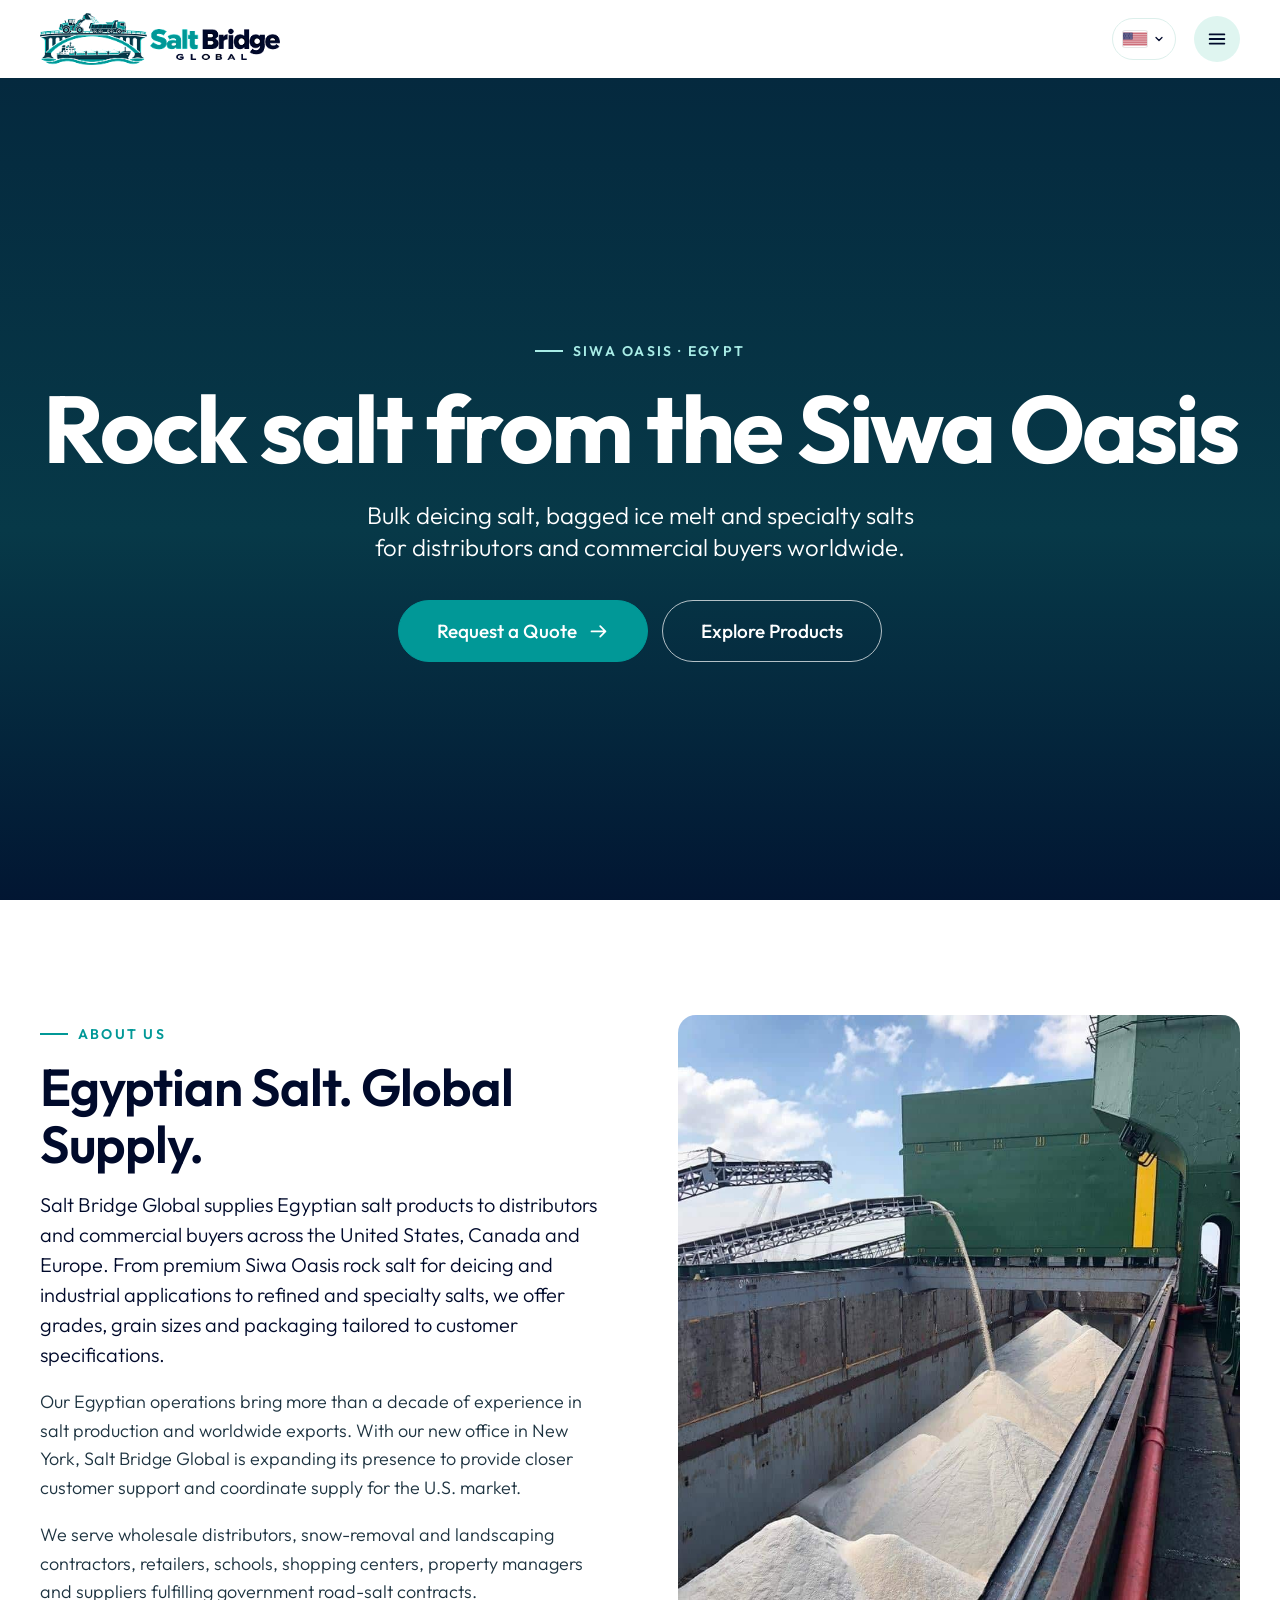
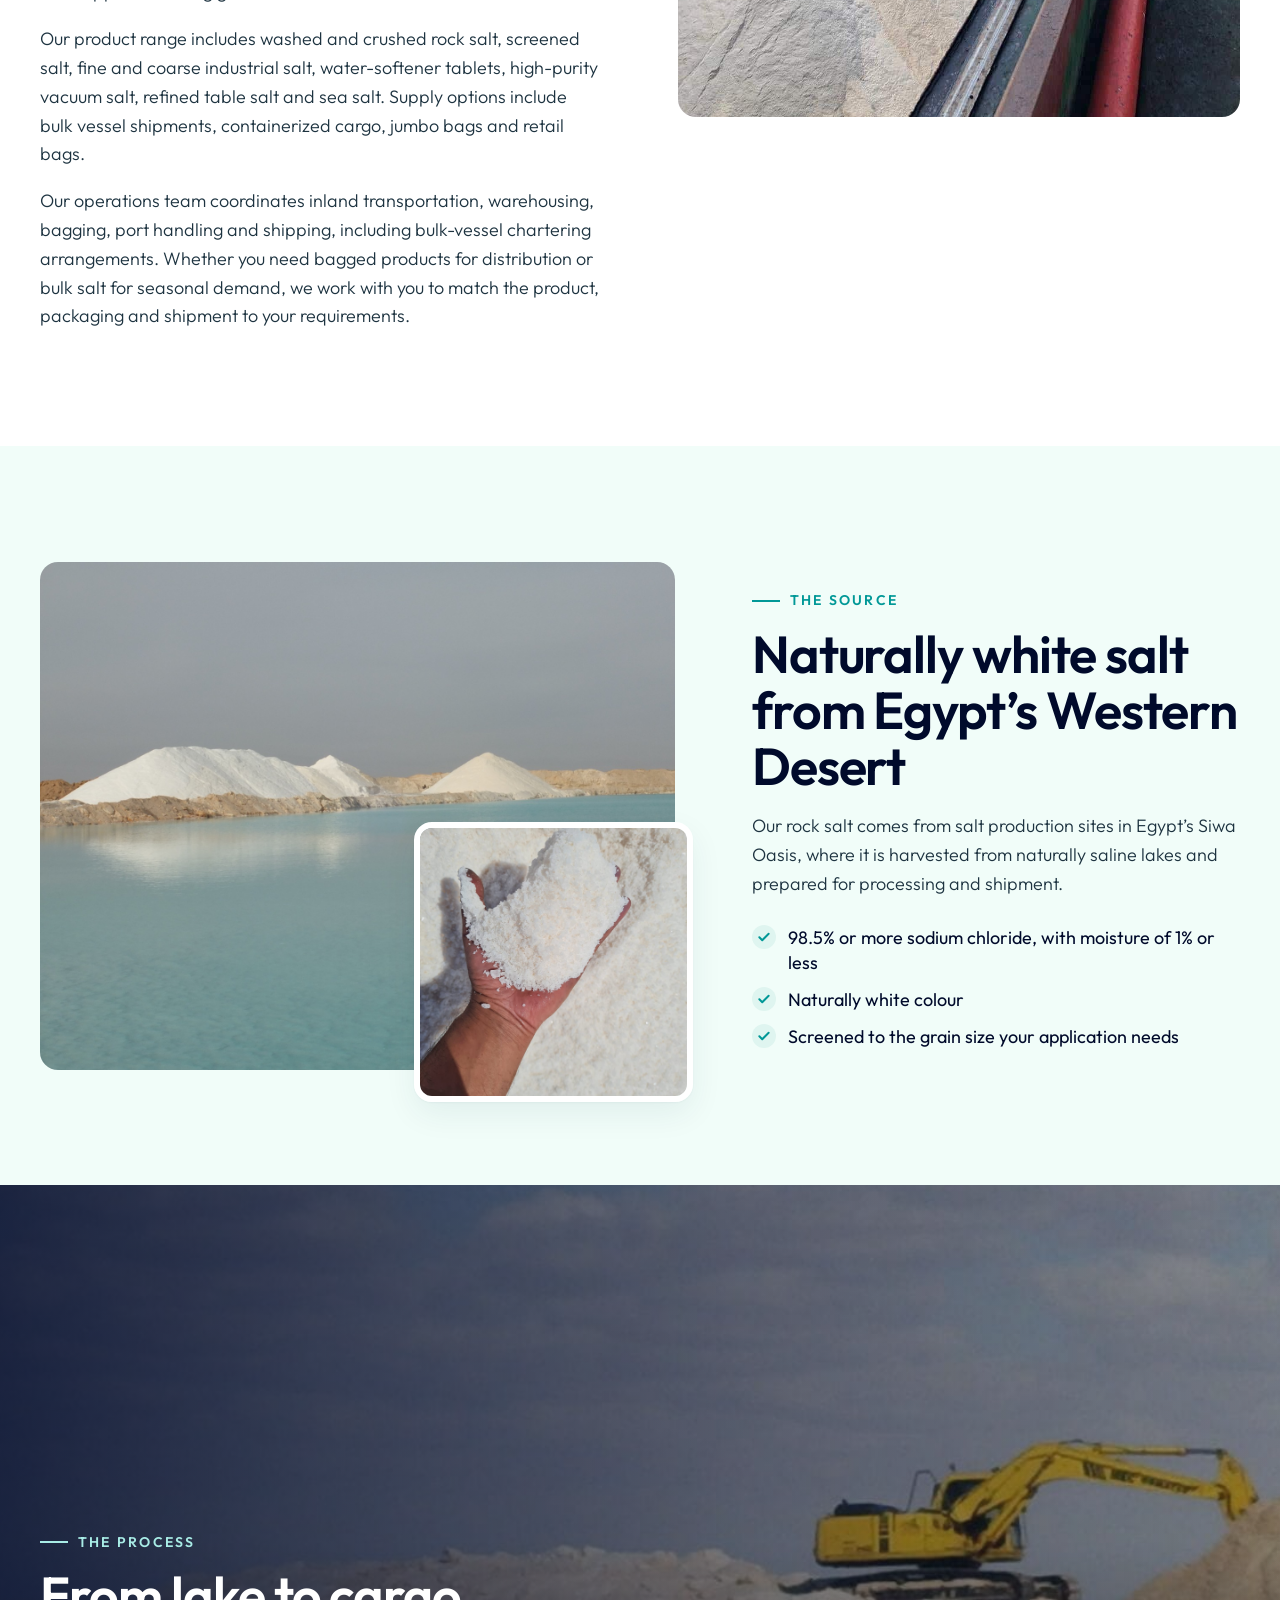
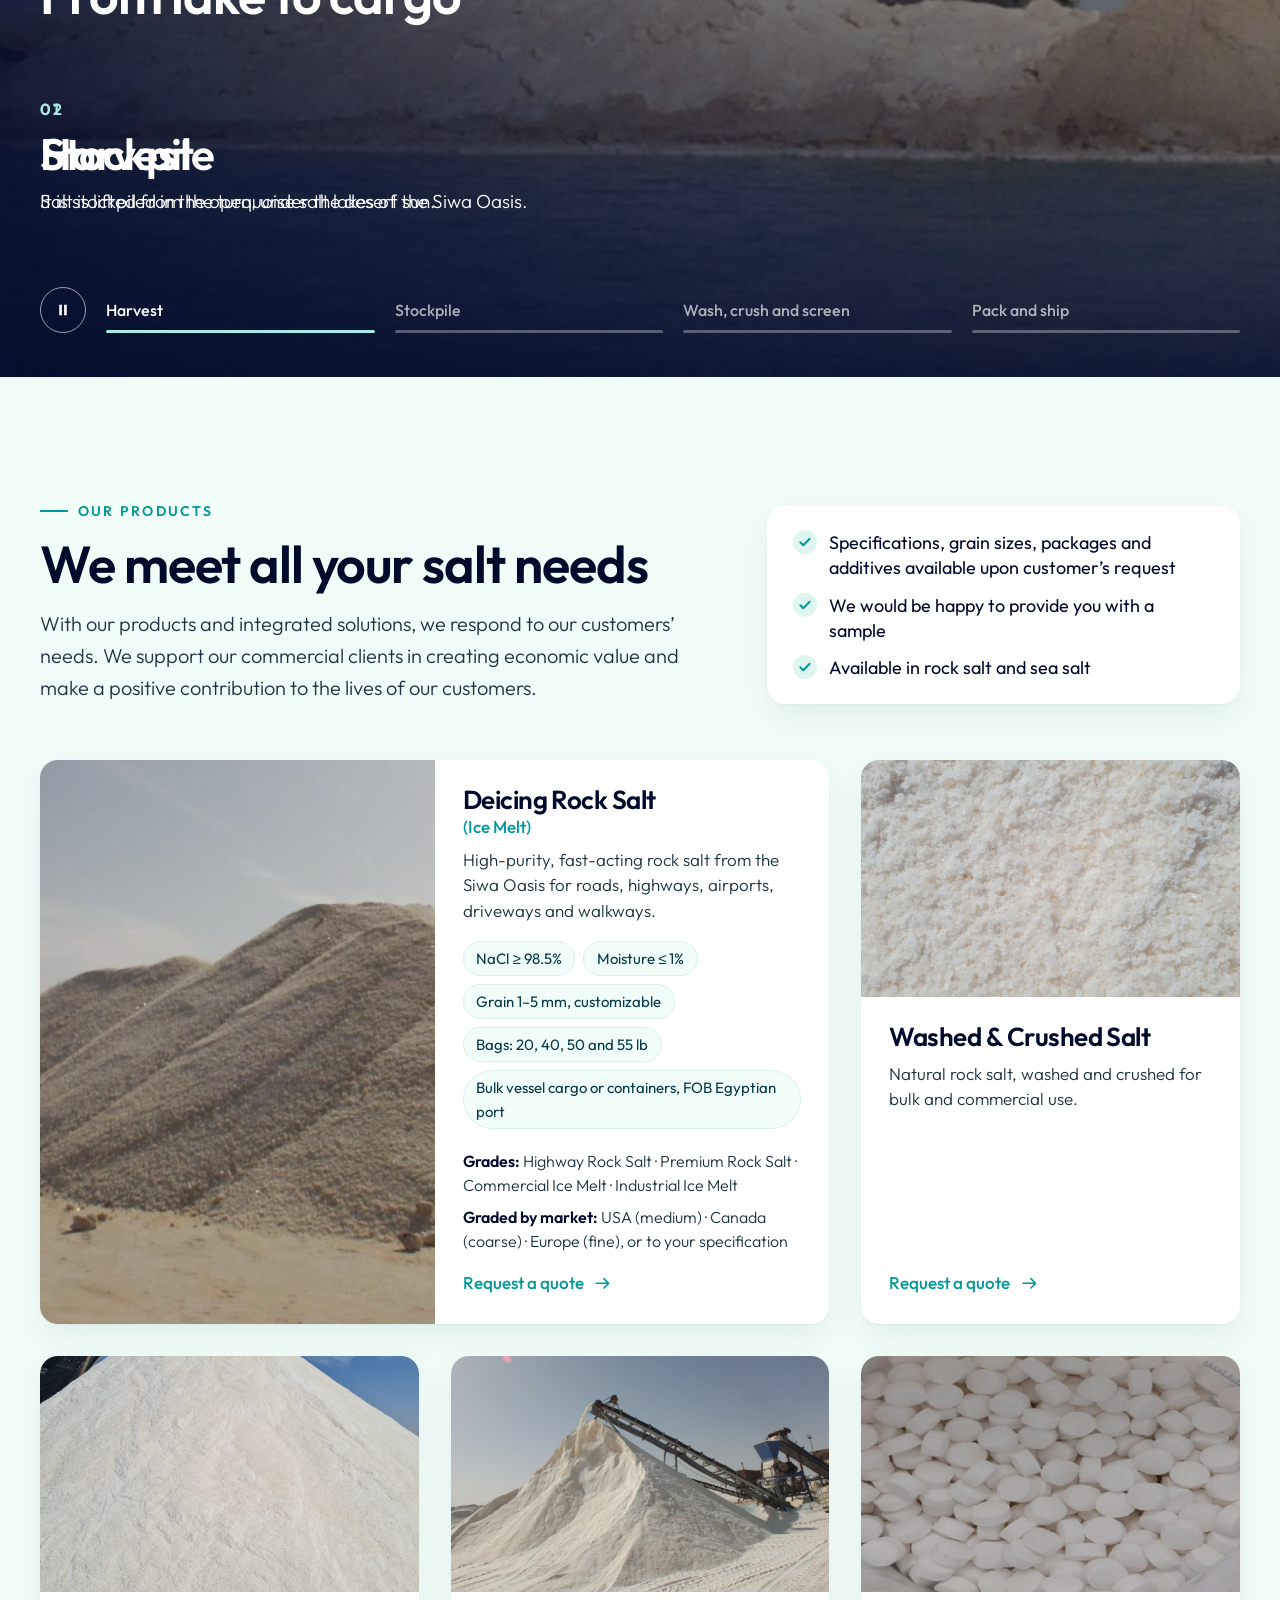
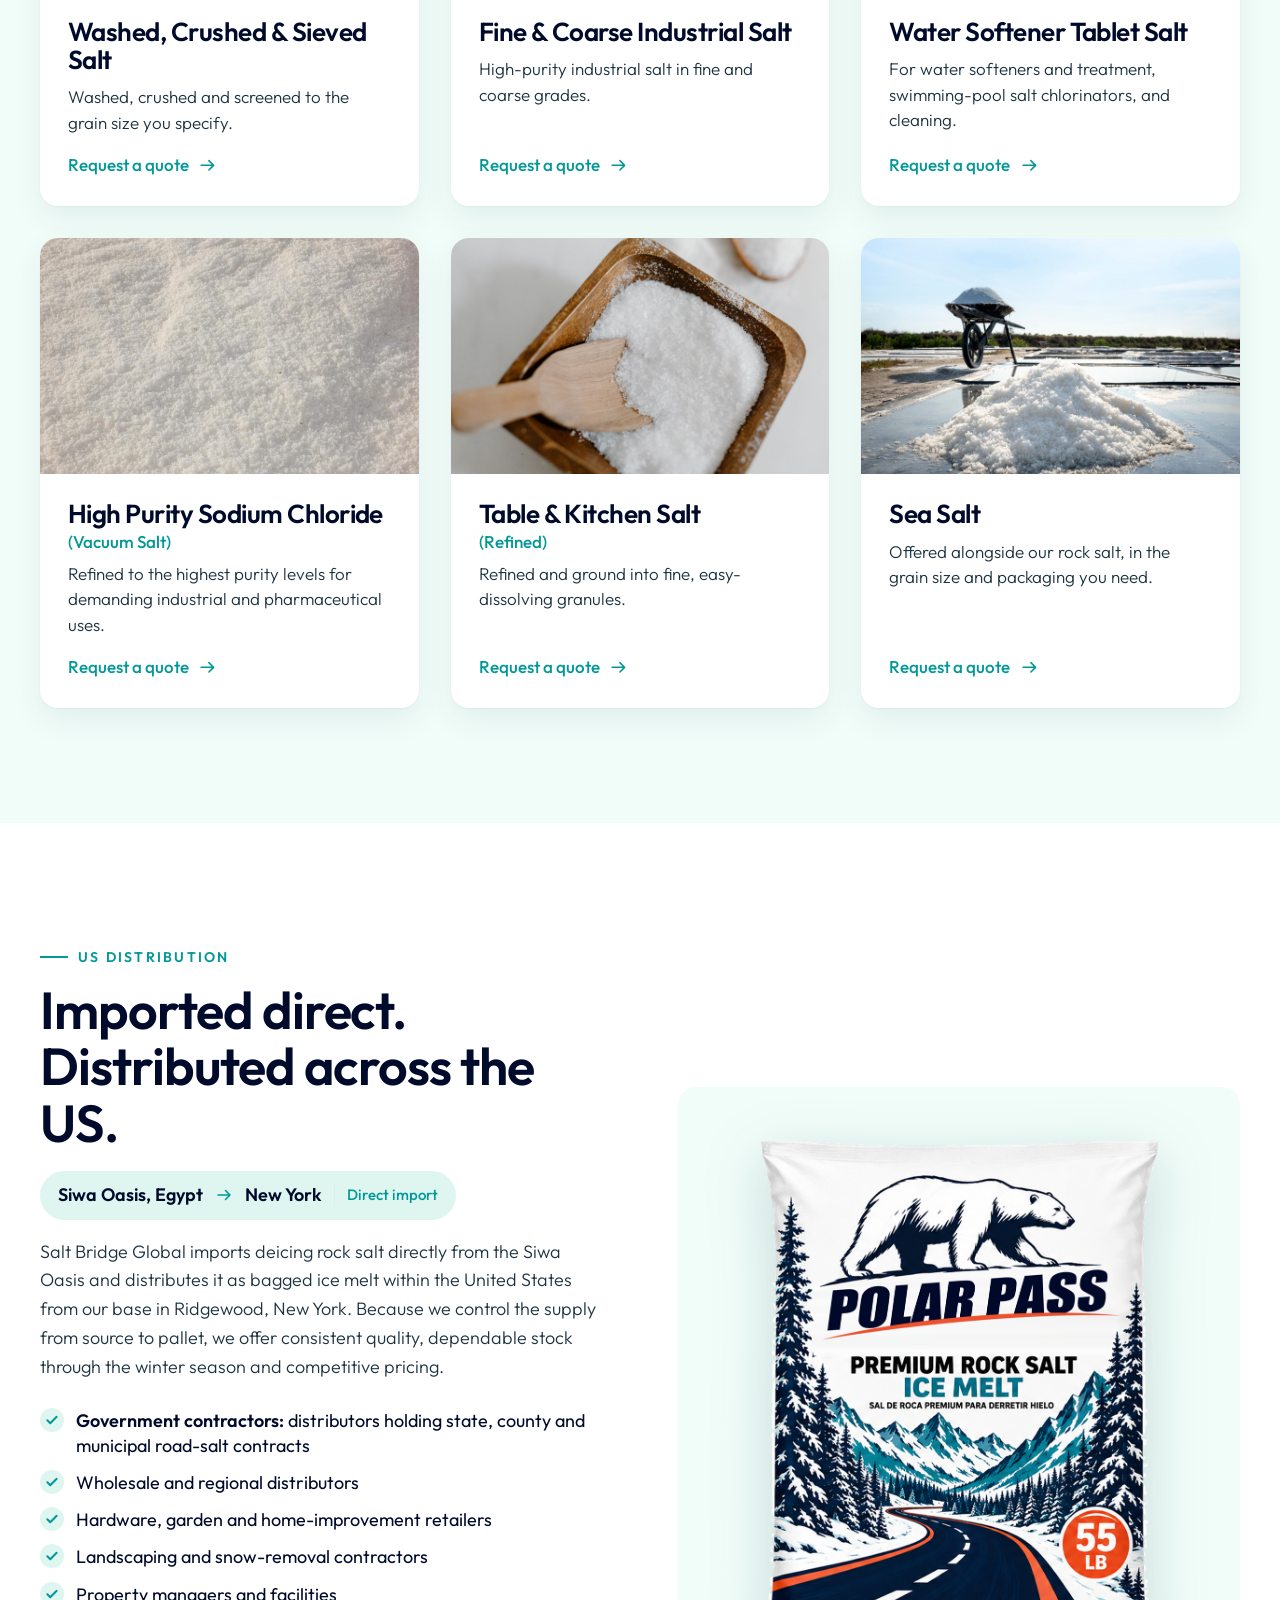
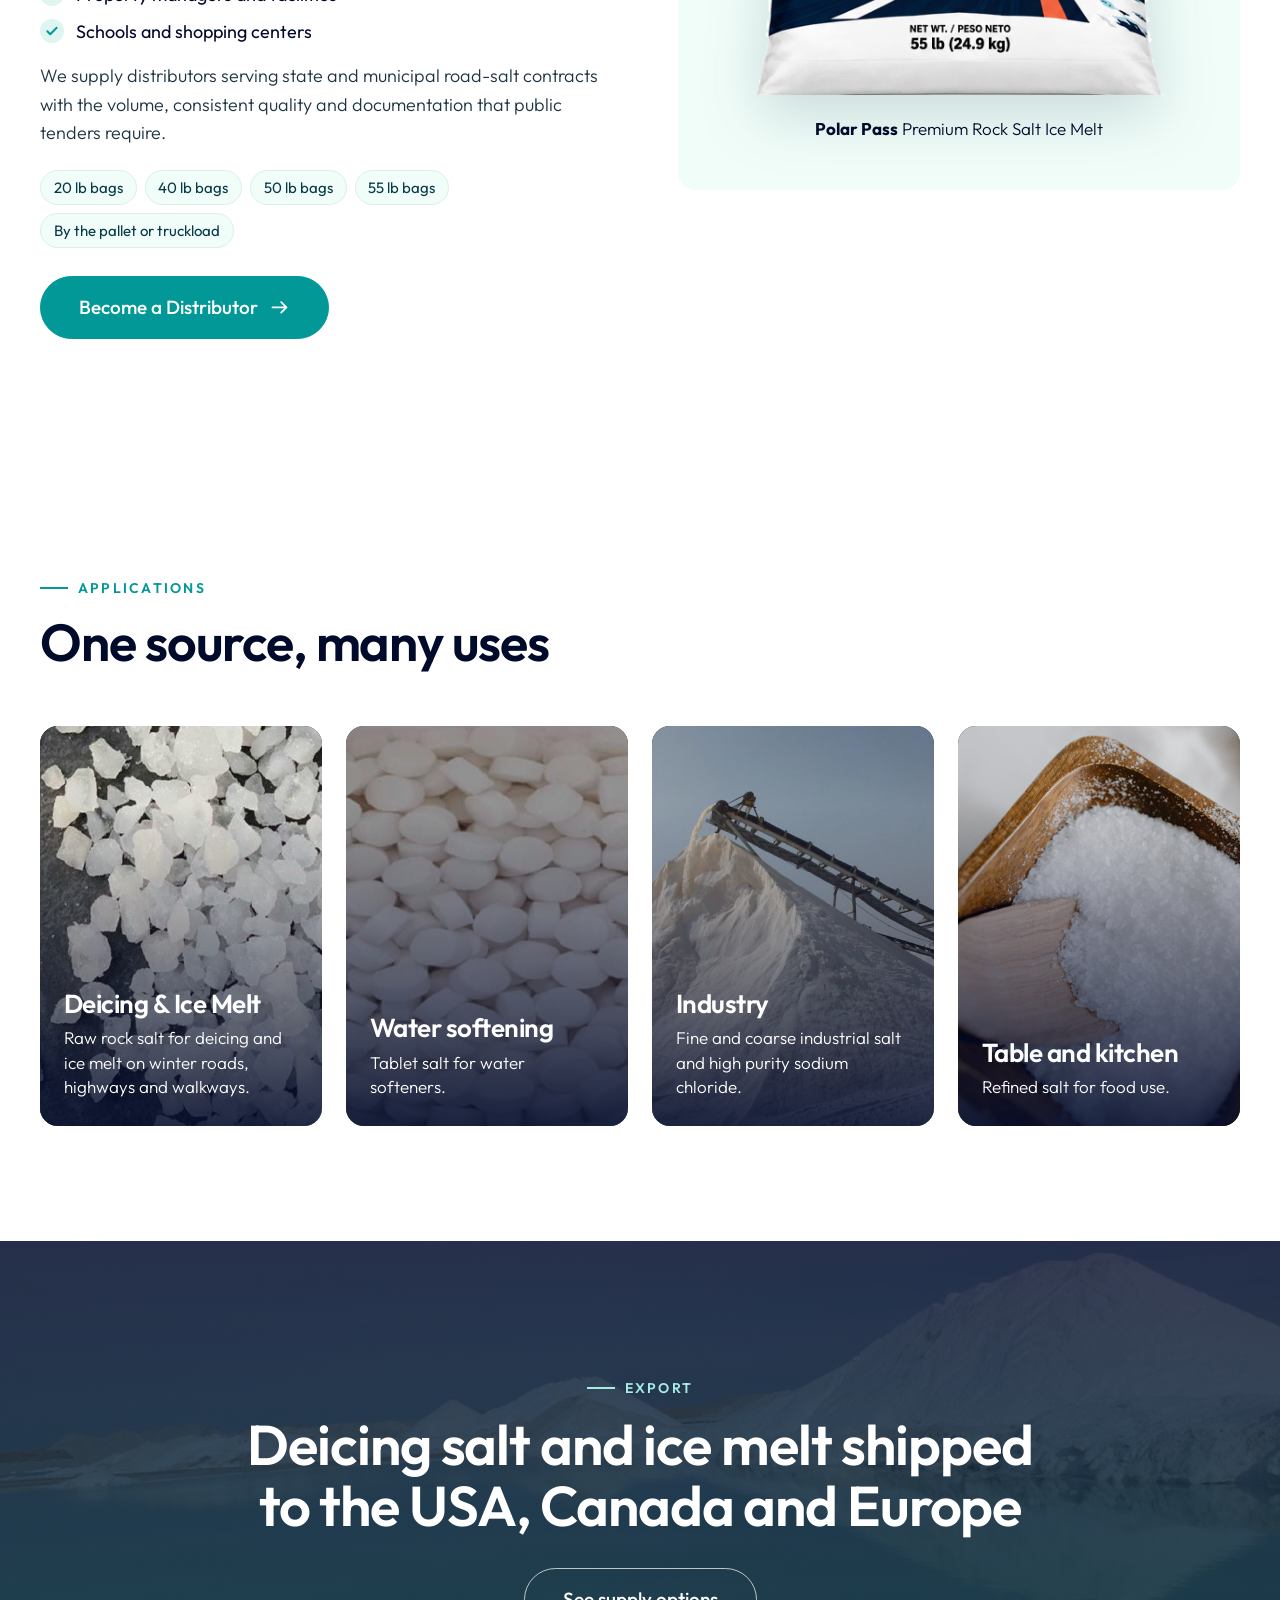
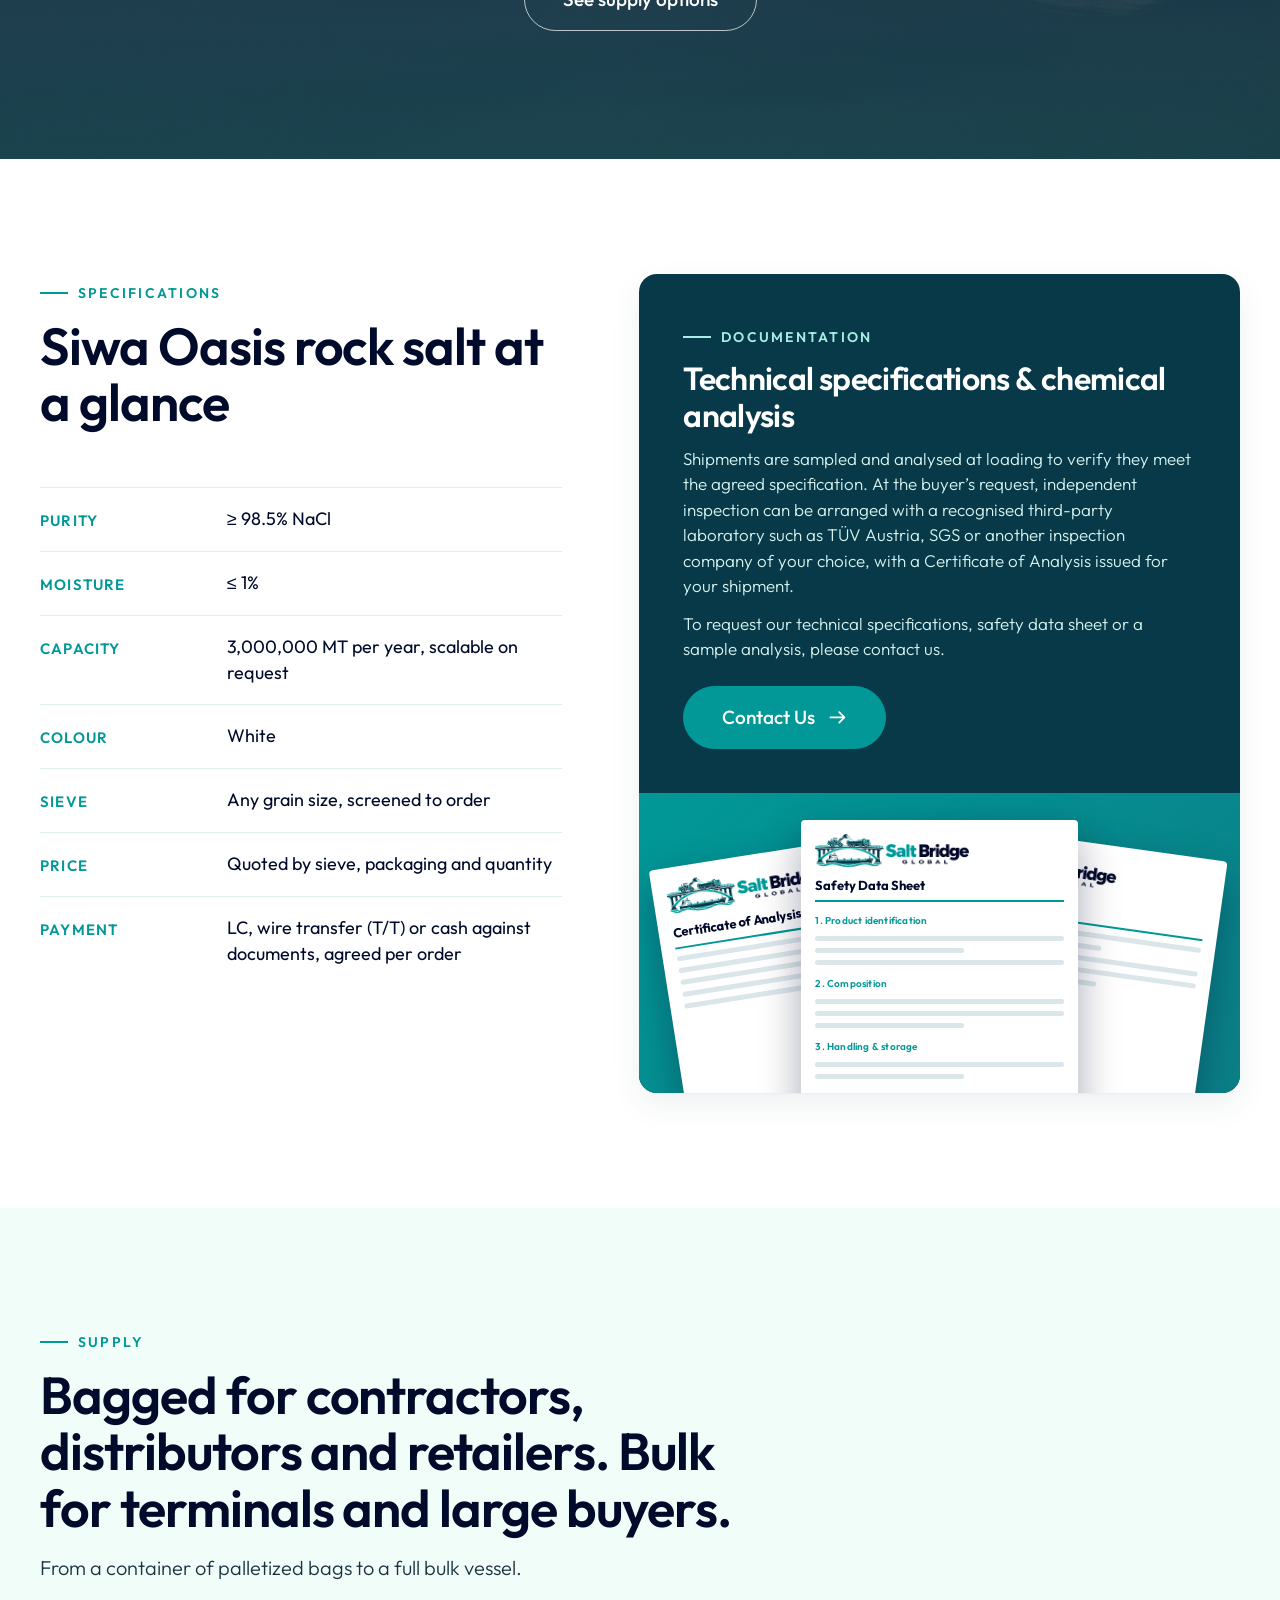
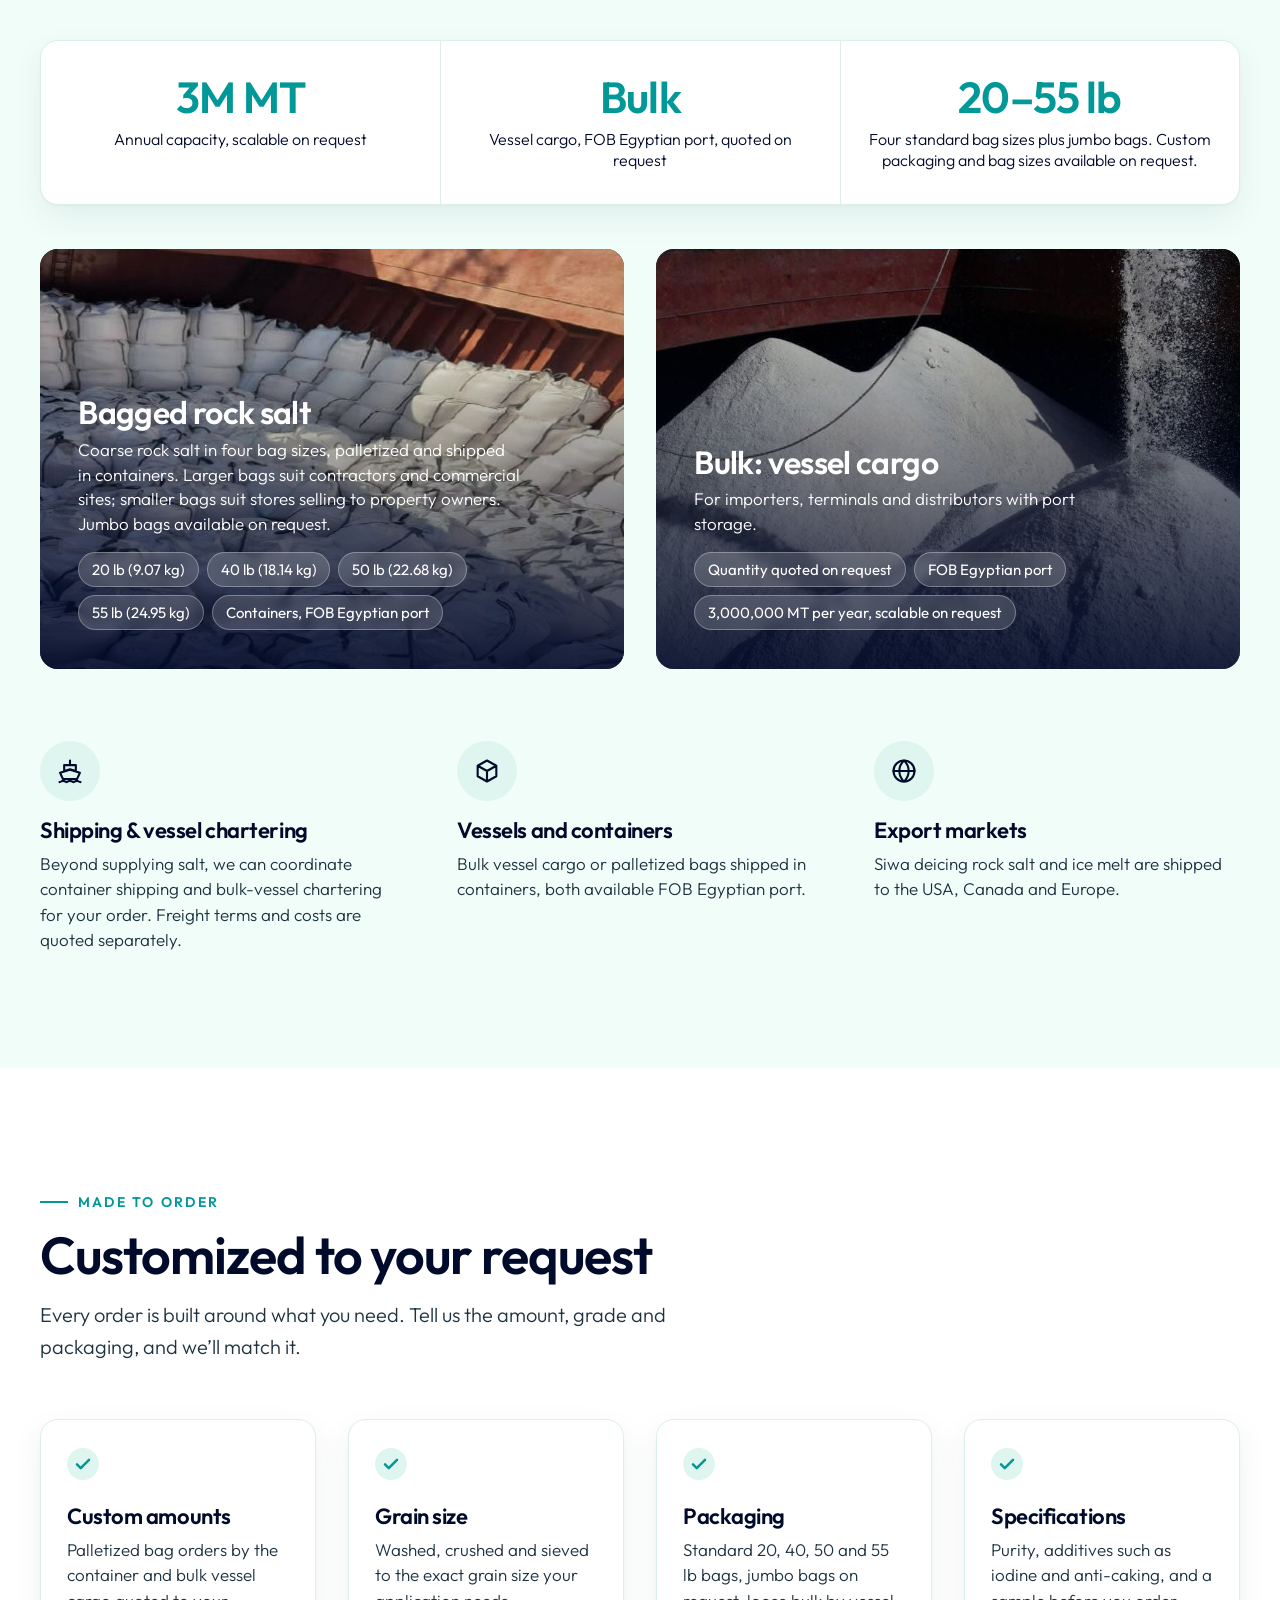
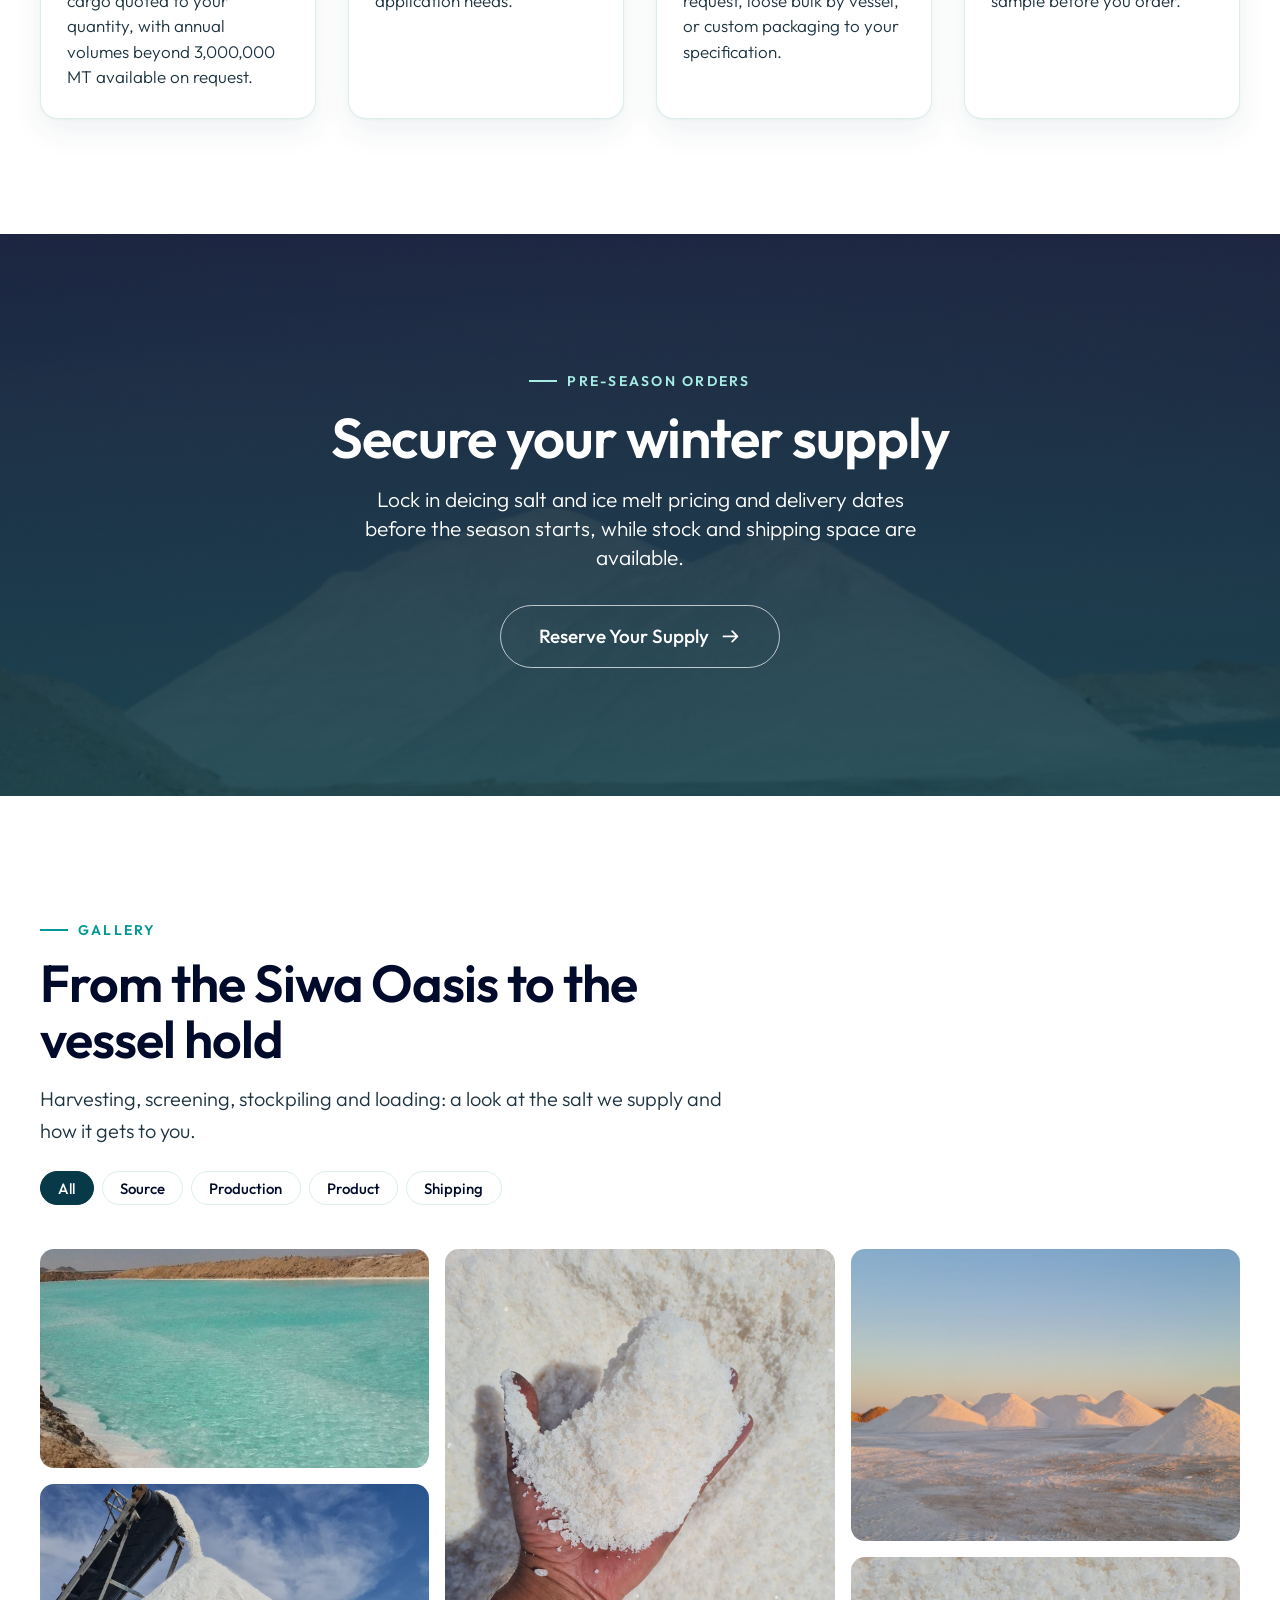
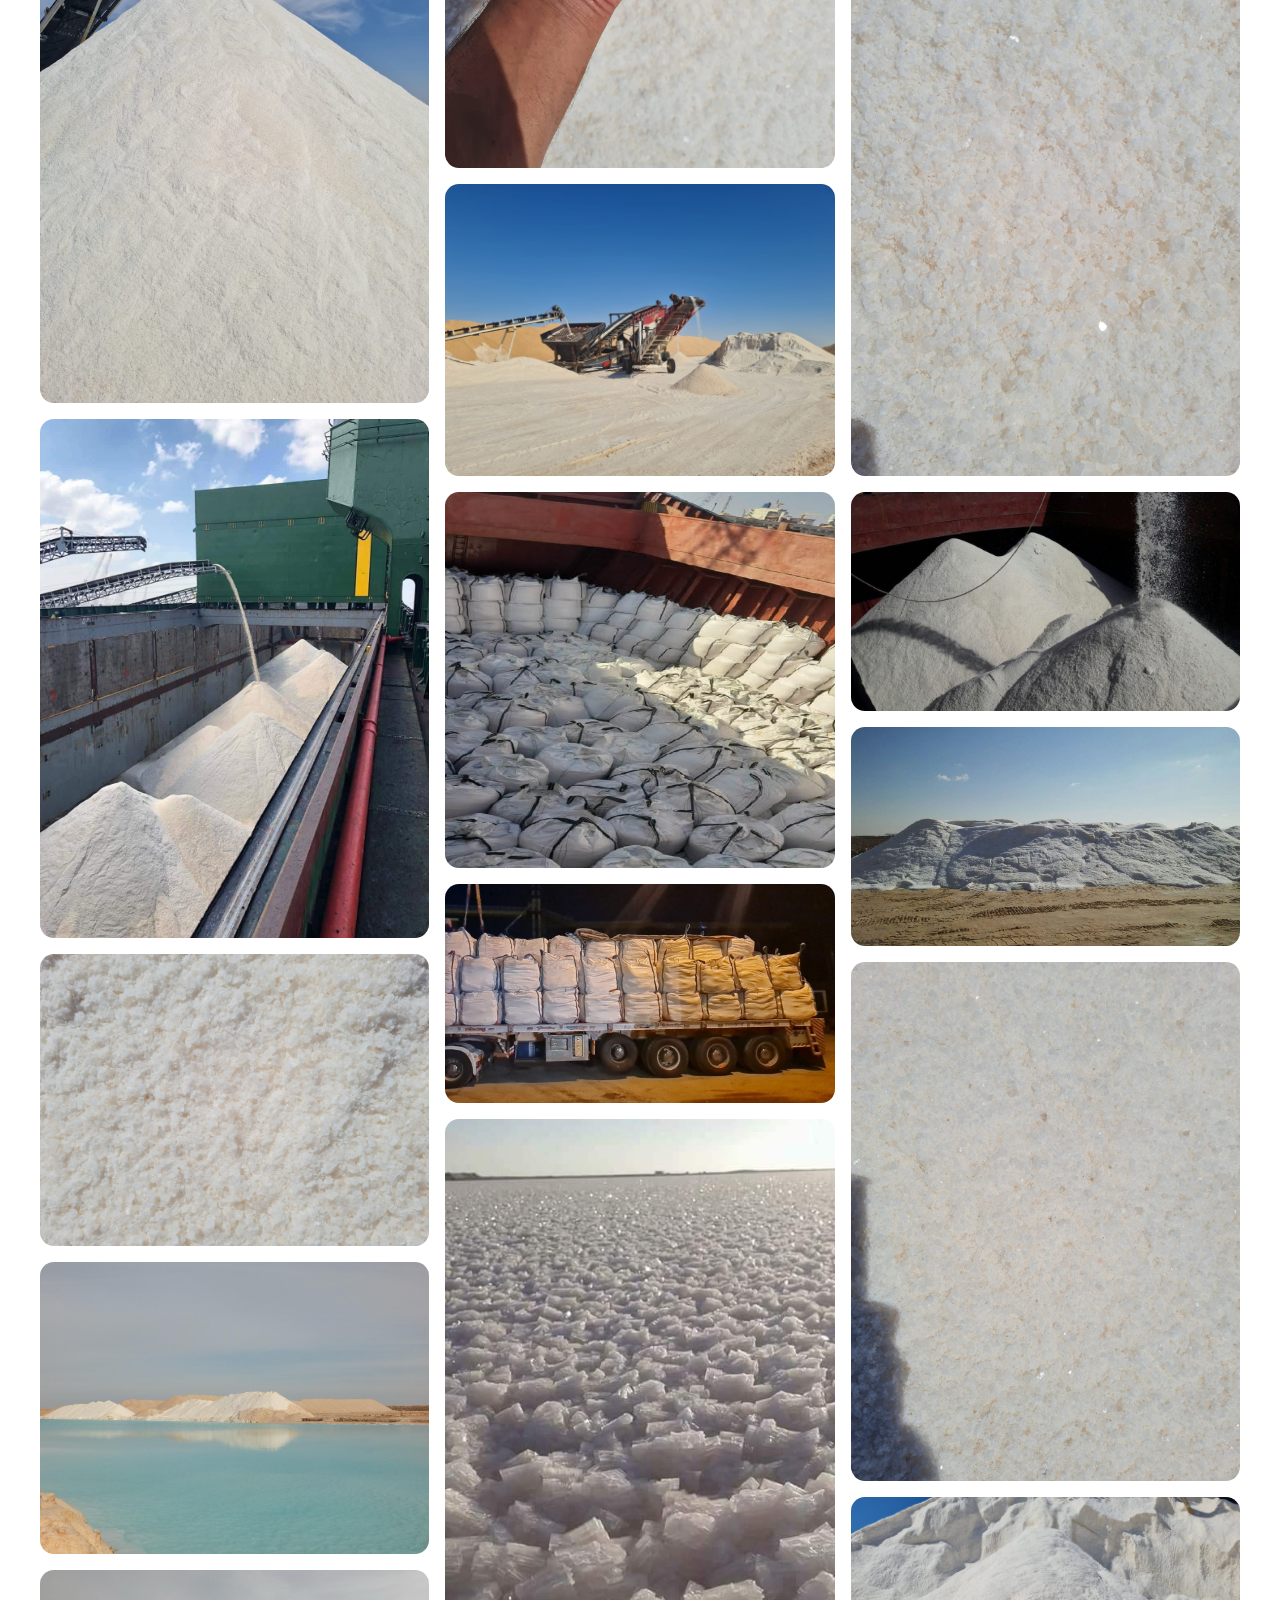
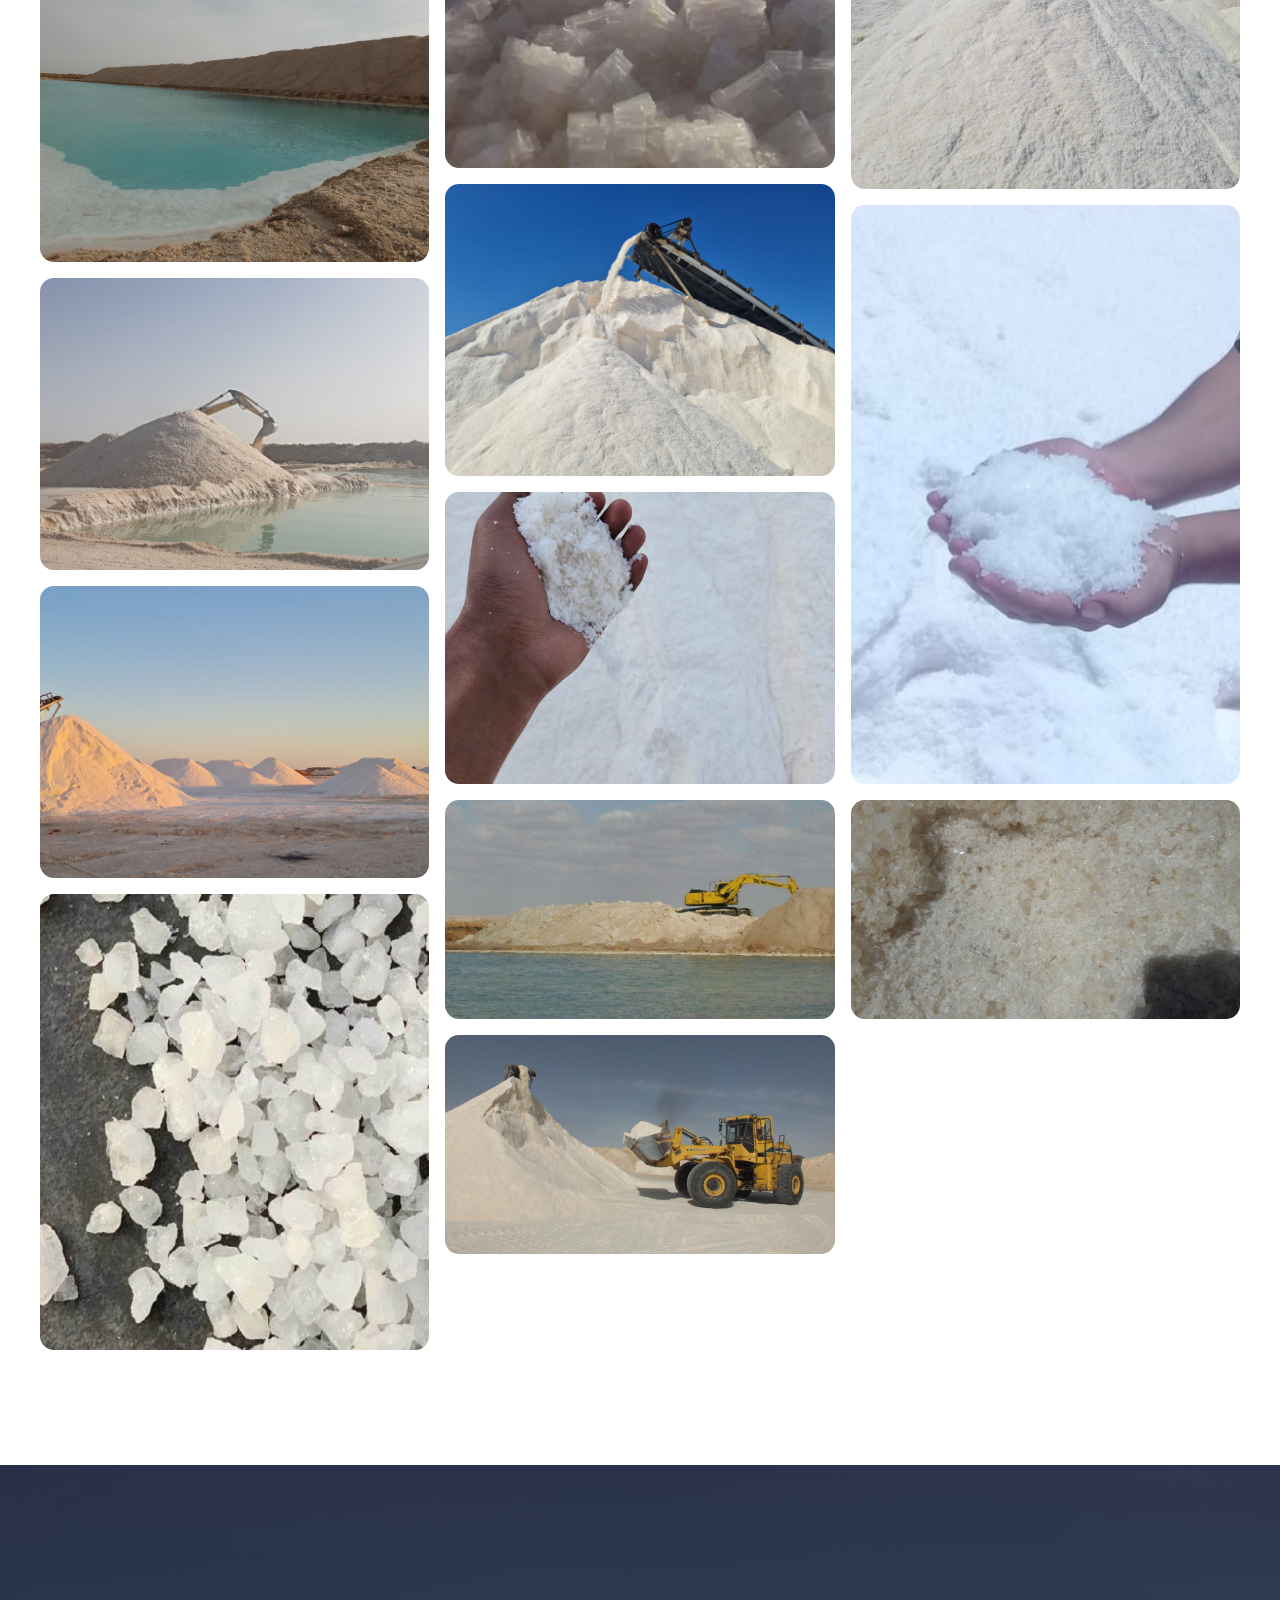
==== commit 161f160f: "Header: links back on one line; US flag for English" ====
--- a/index.html
+++ b/index.html
@@ -91,8 +91,8 @@
     .site-header .container { display: flex; align-items: center; justify-content: space-between; gap: 24px; height: 100%; max-width: calc(1600px + 2 * var(--gutter)); }
     .logo { flex: none; display: inline-flex; align-items: center; }
     .logo img { height: 72px; width: auto; }
-    .nav { display: flex; align-items: center; gap: clamp(14px, 1.3vw, 20px); }
-    .nav ul { display: flex; gap: clamp(14px, 1.3vw, 20px); }
+    .nav { display: flex; align-items: center; gap: clamp(12px, 1vw, 20px); }
+    .nav ul { display: flex; gap: clamp(12px, 1vw, 20px); }
     .site-header .nav ul a:not(.btn) { font-size: .9375rem; }
     .nav a, .nav .btn { white-space: nowrap; }
     .nav a:not(.btn) { color: var(--salt-heading); font-size: 1rem; font-weight: 400; padding-block: 6px; border-bottom: 2px solid transparent; transition: color .2s, border-color .2s; }
@@ -102,9 +102,11 @@
     .site-header .nav { margin-left: auto; }
     /* Language menu */
     .lang { position: relative; flex: none; }
-    .lang__btn { display: inline-flex; align-items: center; gap: 8px; height: 42px; padding: 0 12px; border: 1px solid var(--line); border-radius: 999px; background: var(--salt-white); color: var(--salt-heading); font: inherit; font-size: .875rem; font-weight: 600; cursor: pointer; }
+    .lang__btn { display: inline-flex; align-items: center; gap: 6px; height: 42px; padding: 0 10px; border: 1px solid var(--line); border-radius: 999px; background: var(--salt-white); color: var(--salt-heading); font: inherit; font-size: .875rem; font-weight: 600; cursor: pointer; }
     .lang__btn:hover { border-color: var(--salt-teal); }
     .lang__btn > svg { width: 12px; height: 12px; transition: transform .2s; }
+    .lang__btn > span { display: none; }
+    .site-header .container { gap: 18px; }
     .lang__btn[aria-expanded="true"] > svg { transform: rotate(180deg); }
     .lang img { width: 24px; height: 16px; border-radius: 2px; box-shadow: 0 0 0 1px rgba(0, 0, 0, .1); }
     .lang__menu { position: absolute; right: 0; top: calc(100% + 8px); z-index: 60; min-width: 200px; margin: 0; padding: 6px; list-style: none; background: var(--salt-white); border-radius: 14px; box-shadow: 0 20px 50px rgba(7, 57, 72, .18); }
@@ -475,9 +477,9 @@
         <button class="btn btn--sm" type="button" data-quote>Request a Quote <svg><use href="#i-arrow"/></svg></button>
       </nav>
       <div class="lang">
-        <button class="lang__btn" type="button" aria-haspopup="true" aria-expanded="false" aria-label="Language: English"><img src="assets/flags/gb.svg" alt="" width="24" height="16"><span>EN</span><svg viewBox="0 0 24 24" fill="none" stroke="currentColor" stroke-width="2.5" stroke-linecap="round" stroke-linejoin="round" aria-hidden="true"><path d="M6 9l6 6 6-6"/></svg></button>
+        <button class="lang__btn" type="button" aria-haspopup="true" aria-expanded="false" aria-label="Language: English"><img src="assets/flags/us.svg" alt="" width="24" height="16"><span>EN</span><svg viewBox="0 0 24 24" fill="none" stroke="currentColor" stroke-width="2.5" stroke-linecap="round" stroke-linejoin="round" aria-hidden="true"><path d="M6 9l6 6 6-6"/></svg></button>
         <ul class="lang__menu" hidden>
-          <li><a href="./" hreflang="en" lang="en" aria-current="page"><img src="assets/flags/gb.svg" alt="" width="24" height="16"><b>EN</b>English</a></li>
+          <li><a href="./" hreflang="en" lang="en" aria-current="page"><img src="assets/flags/us.svg" alt="" width="24" height="16"><b>EN</b>English</a></li>
           <li><a href="nl/" hreflang="nl" lang="nl"><img src="assets/flags/nl.svg" alt="" width="24" height="16"><b>NL</b>Nederlands</a></li>
           <li><a href="de/" hreflang="de" lang="de"><img src="assets/flags/de.svg" alt="" width="24" height="16"><b>DE</b>Deutsch</a></li>
           <li><a href="sv/" hreflang="sv" lang="sv"><img src="assets/flags/se.svg" alt="" width="24" height="16"><b>SV</b>Svenska</a></li>
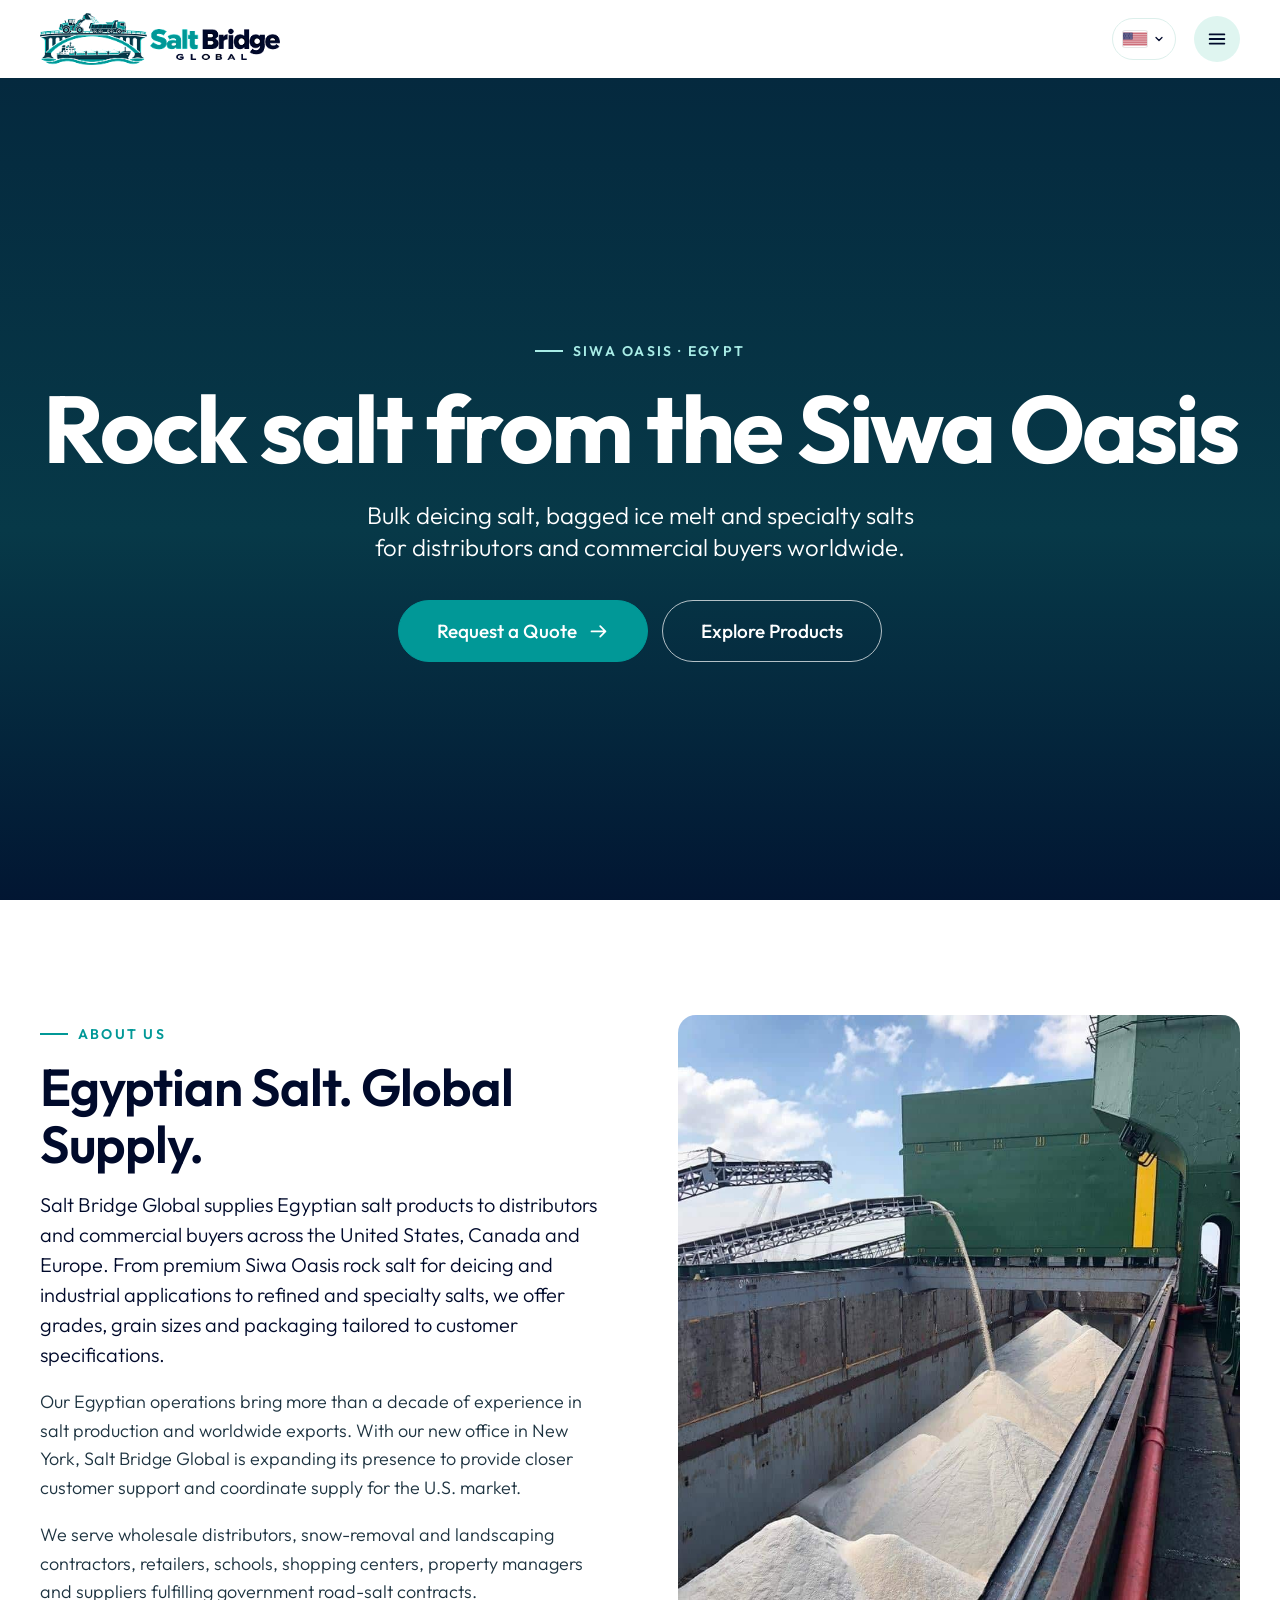
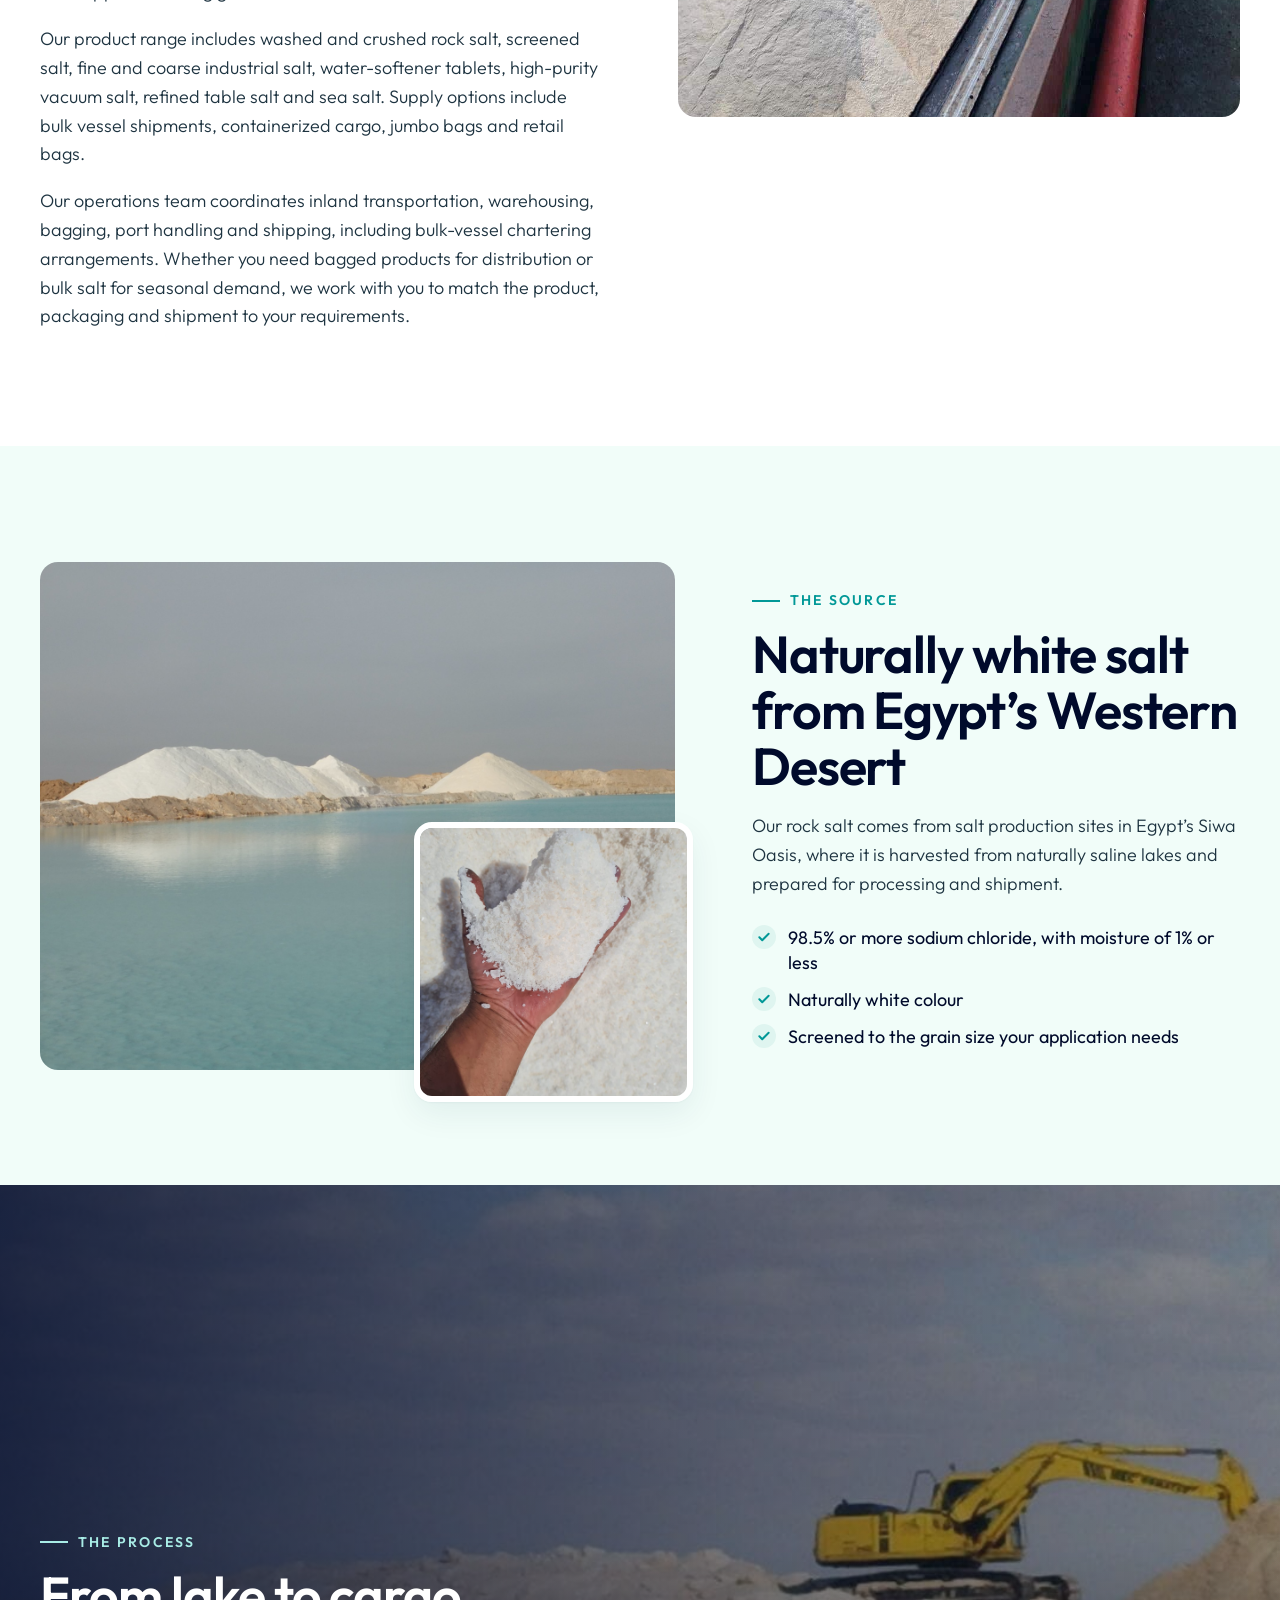
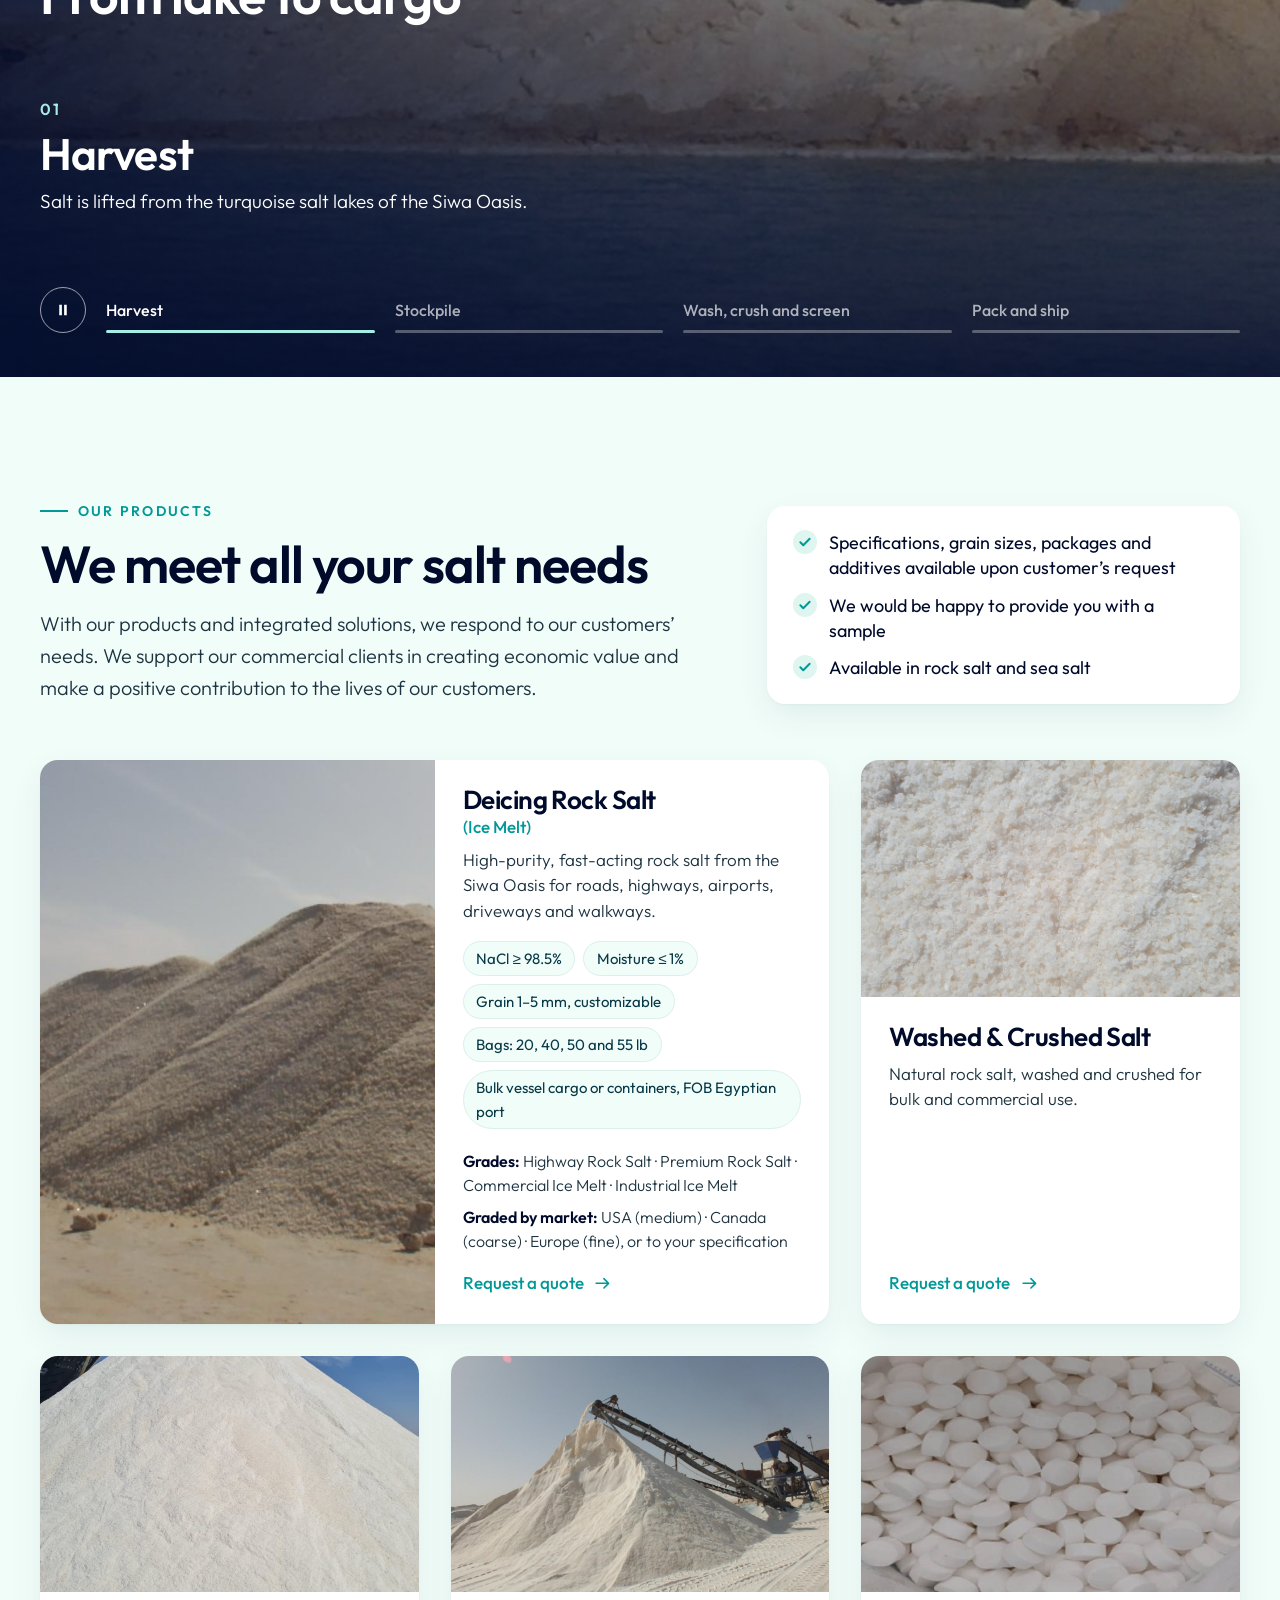
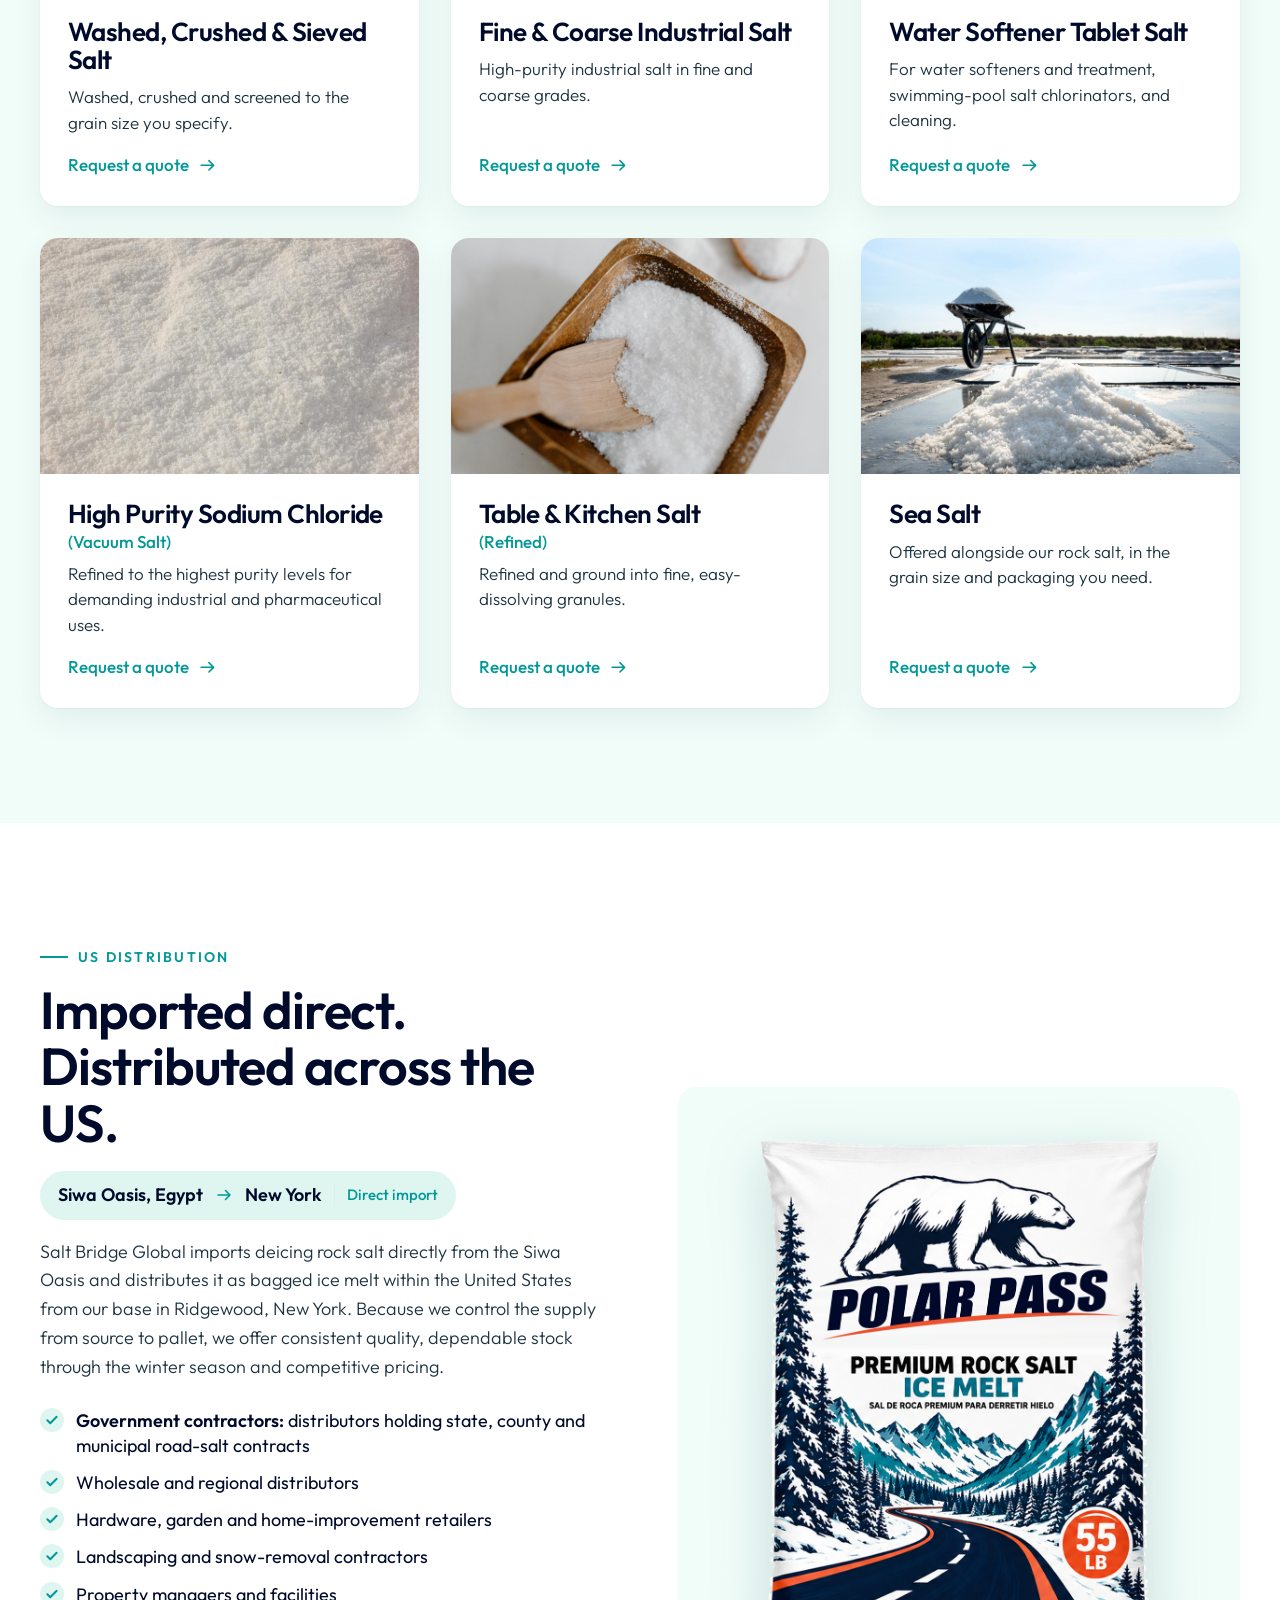
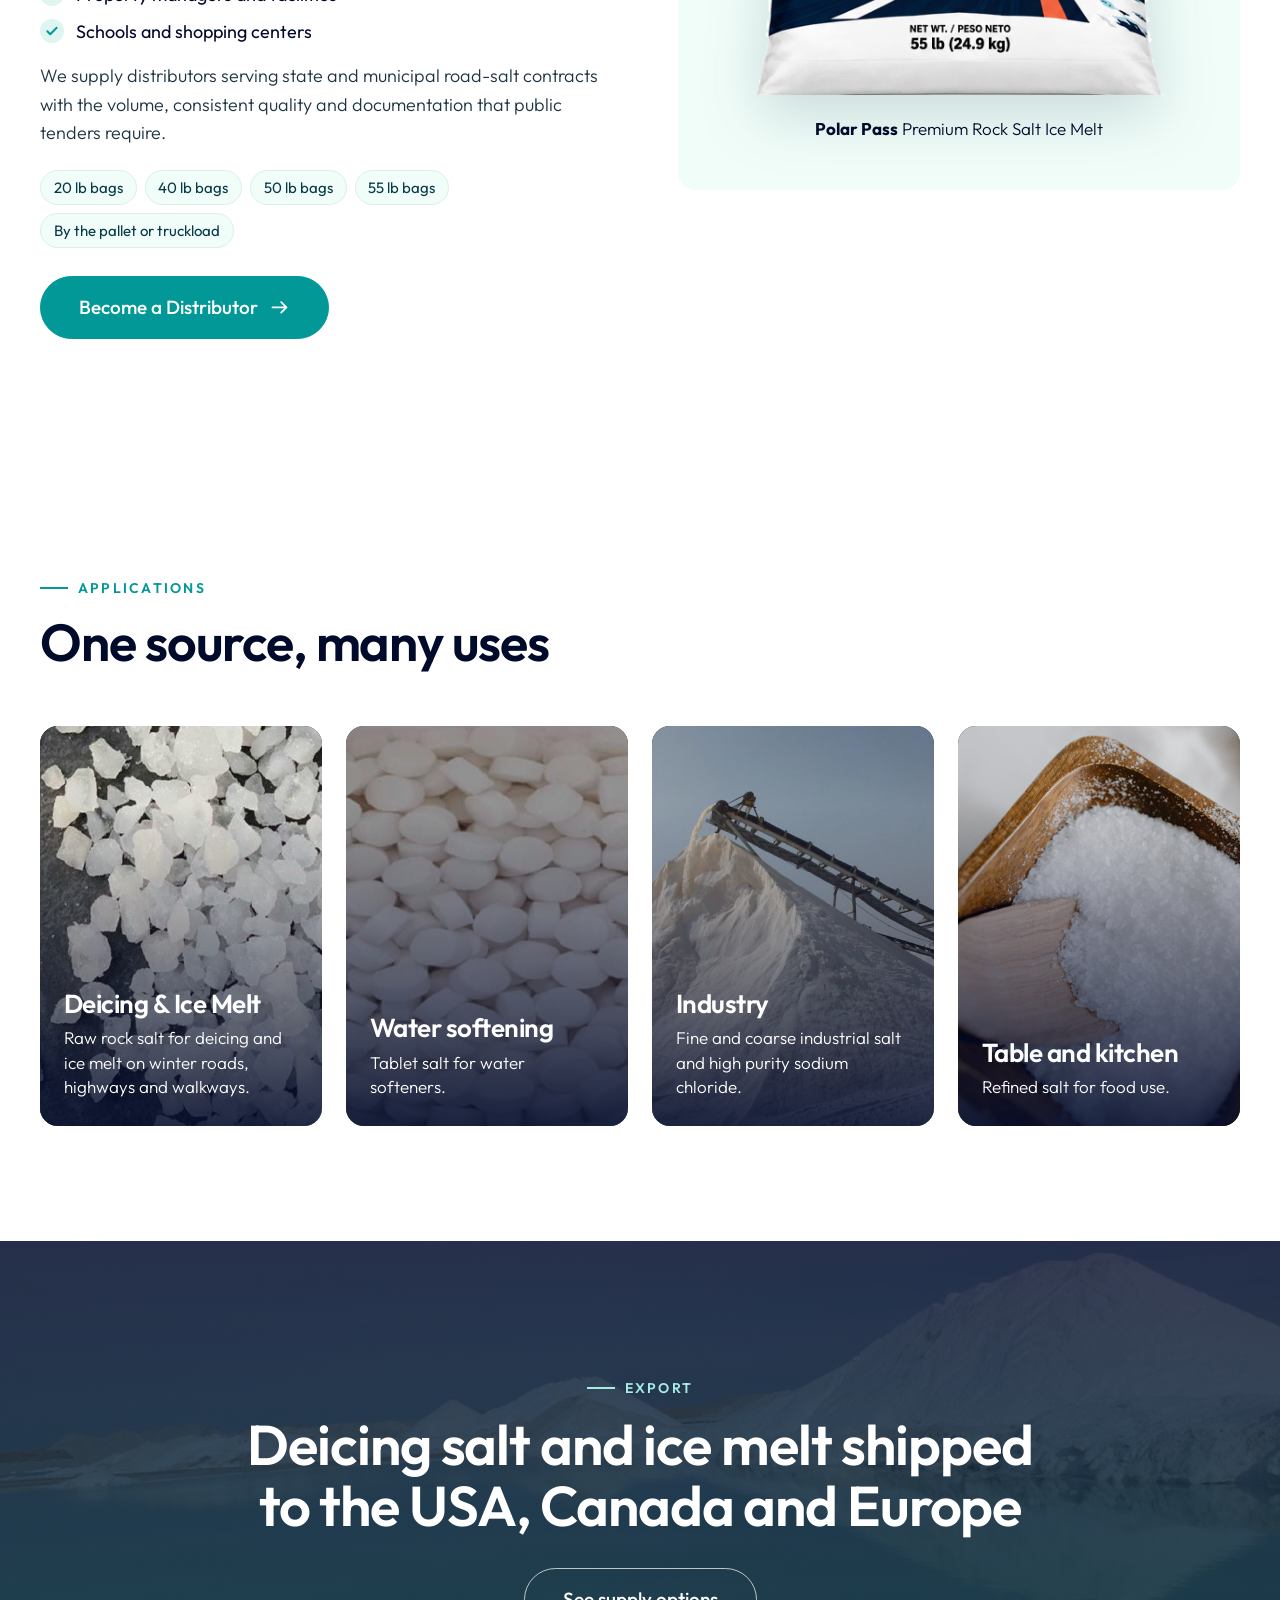
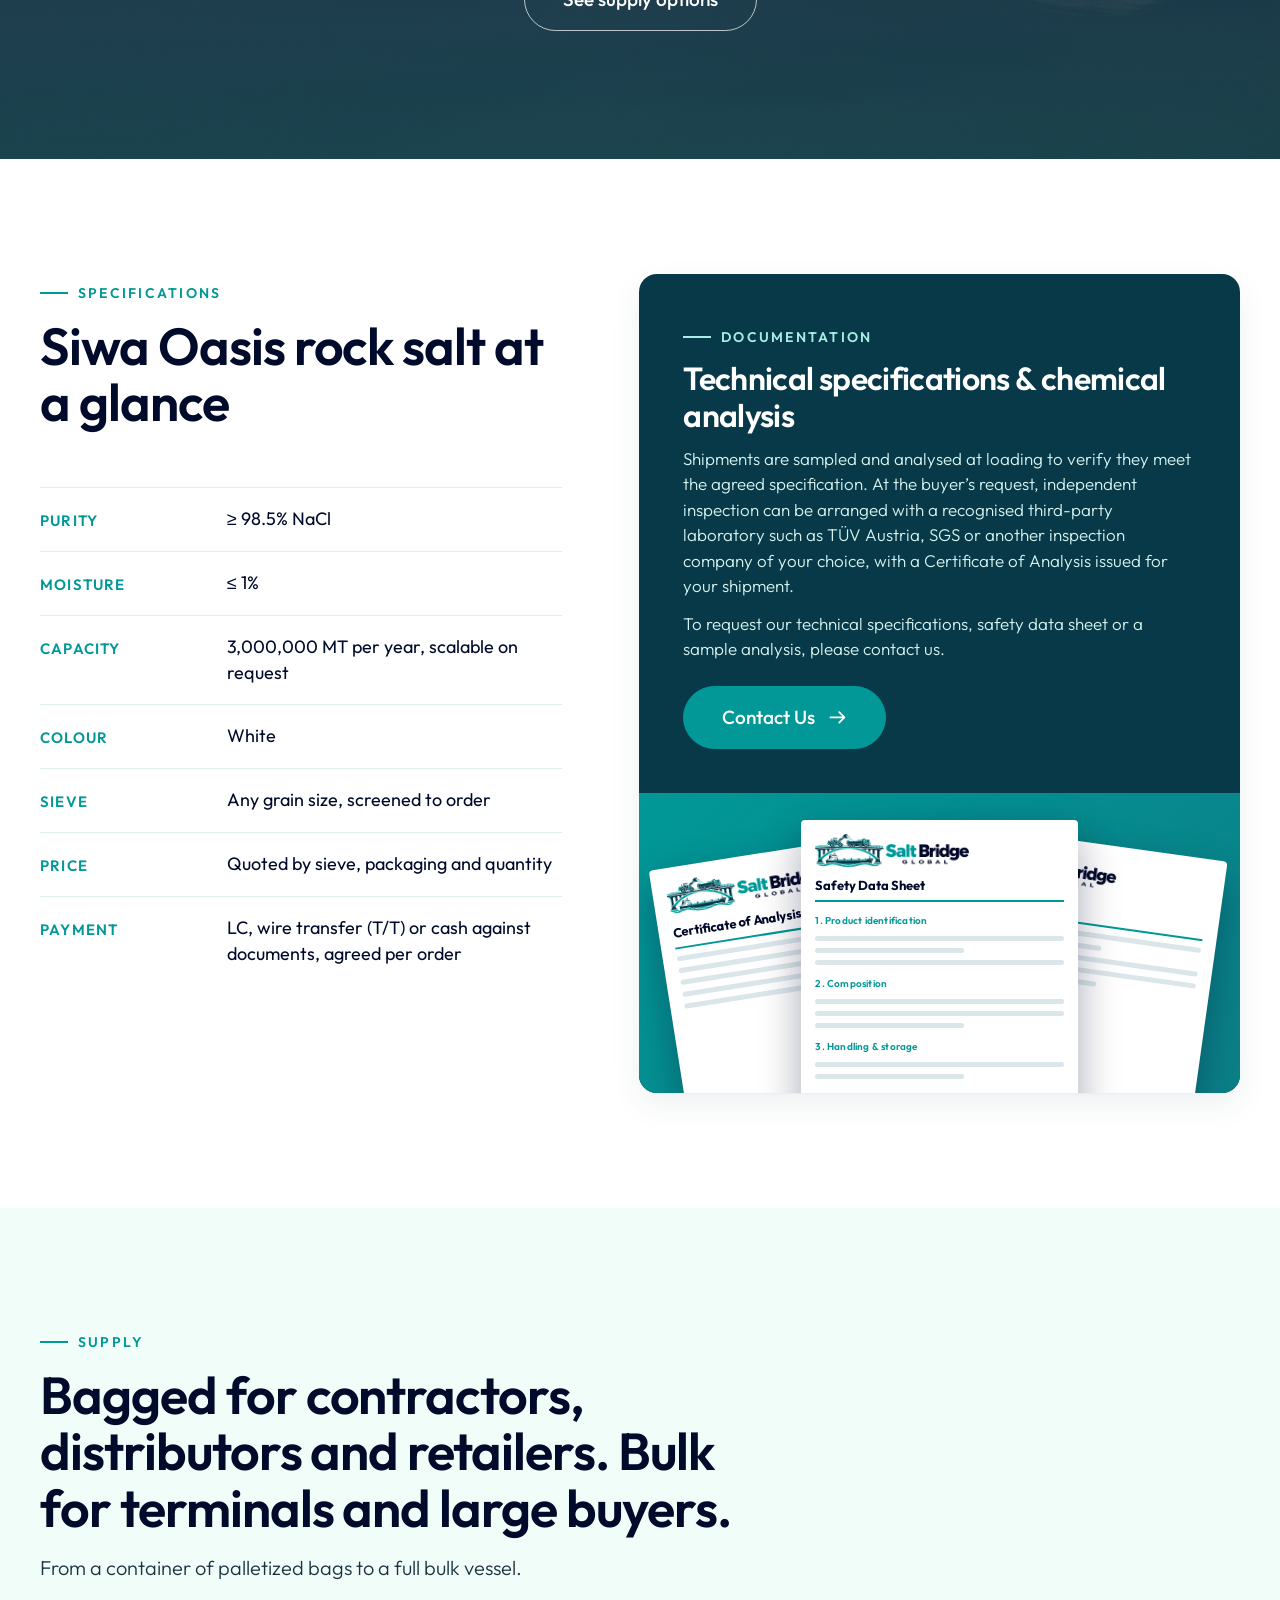
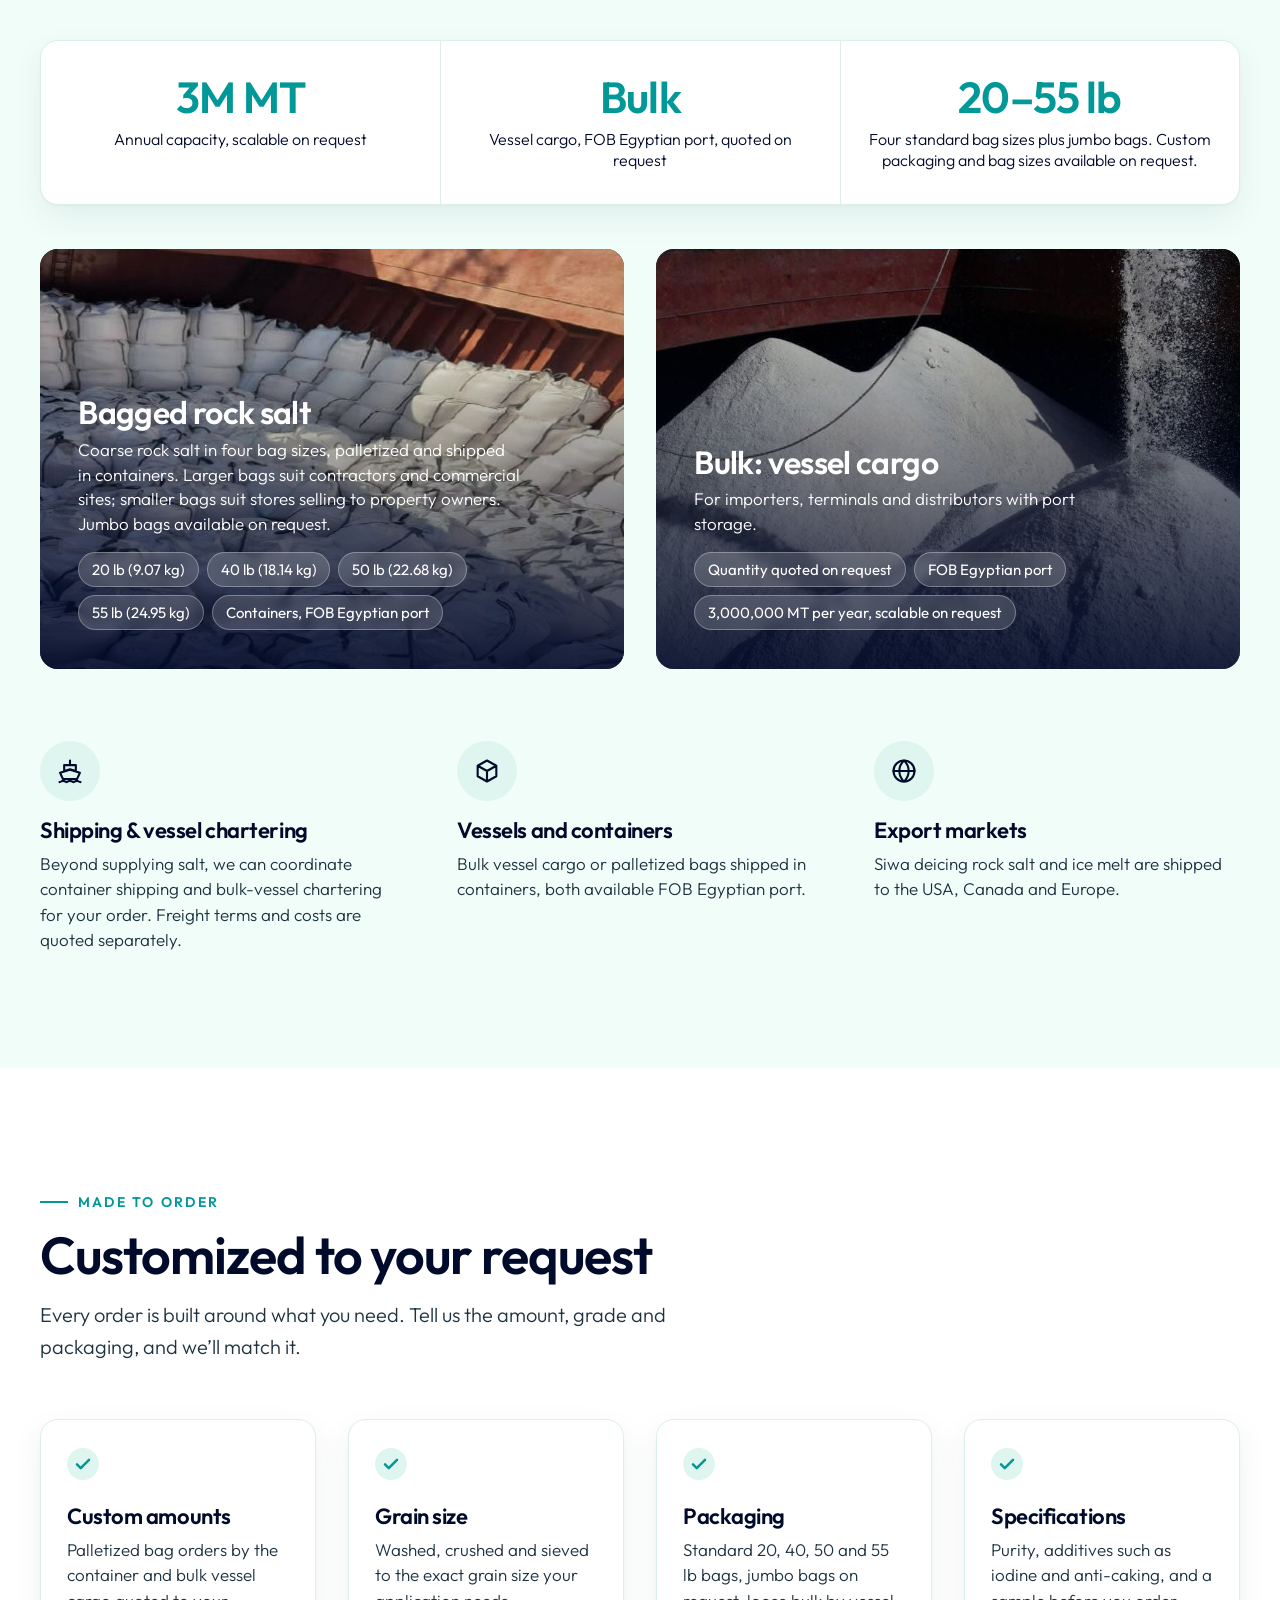
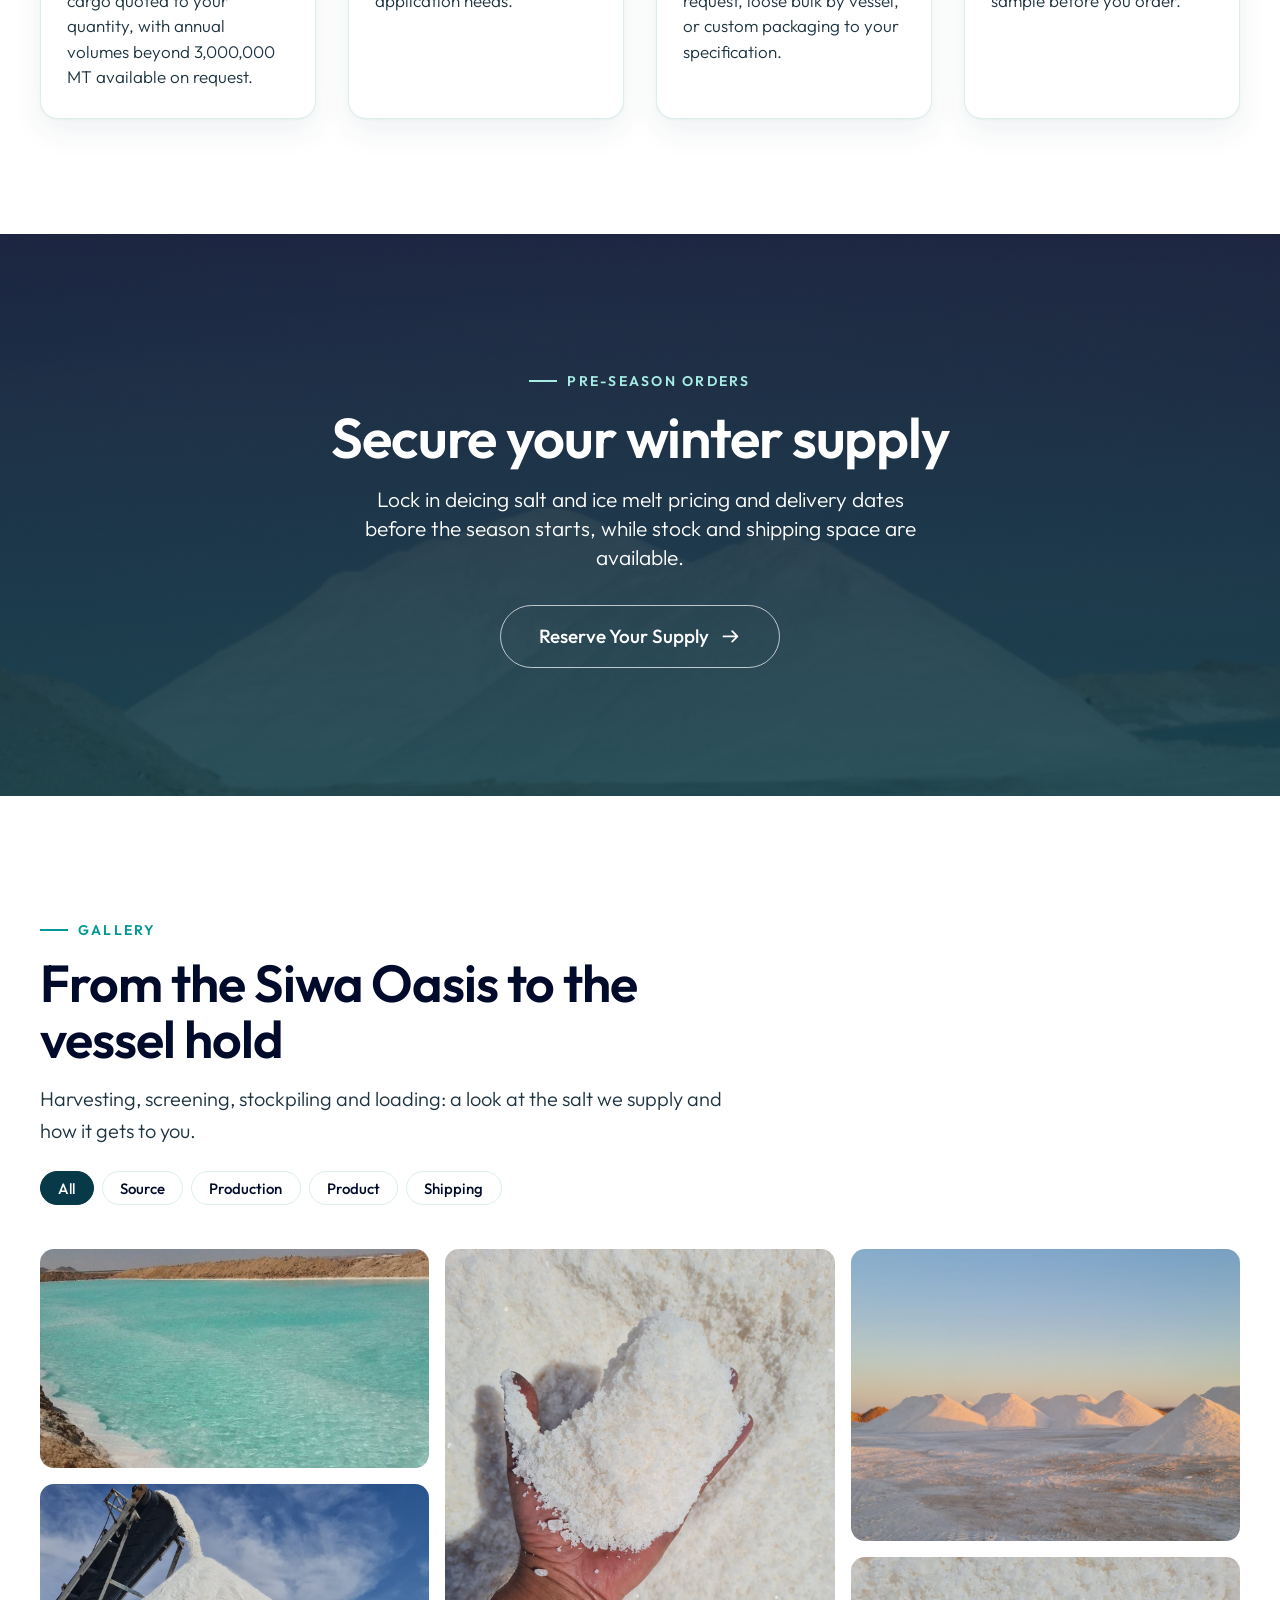
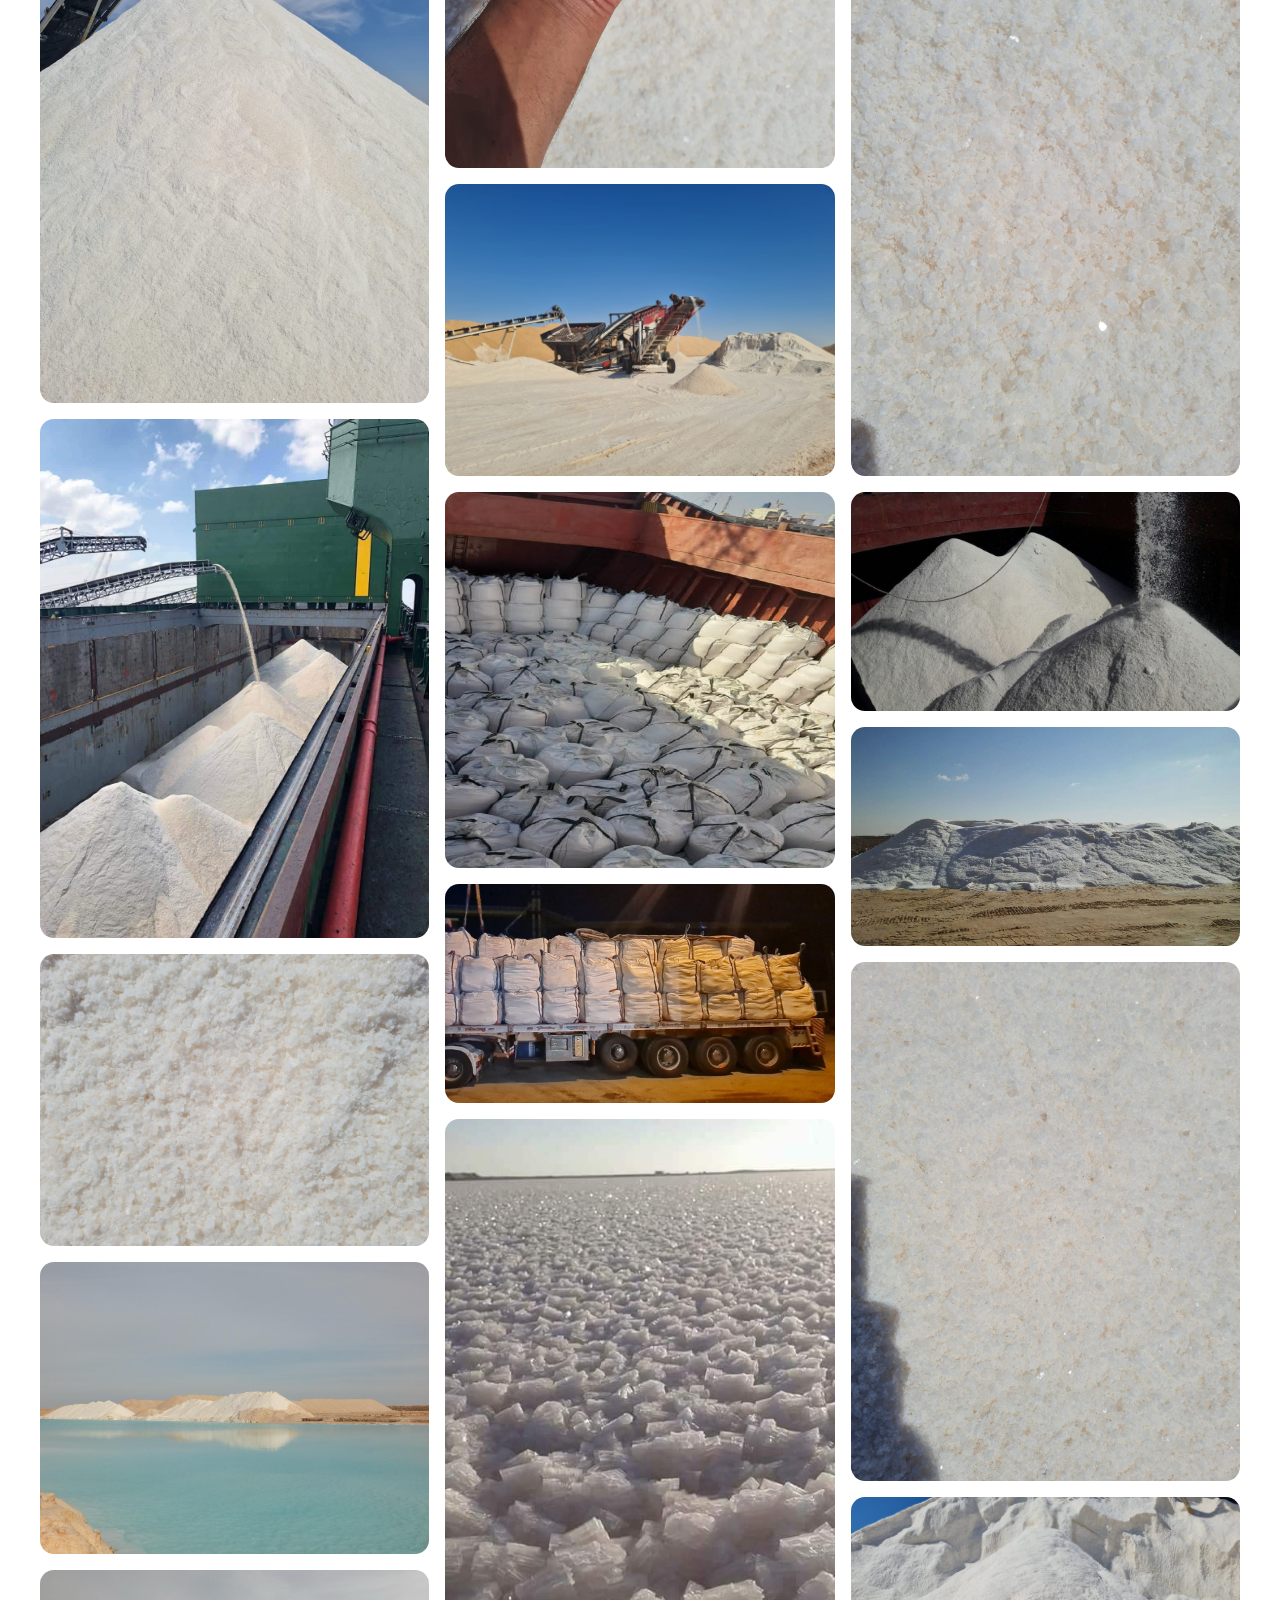
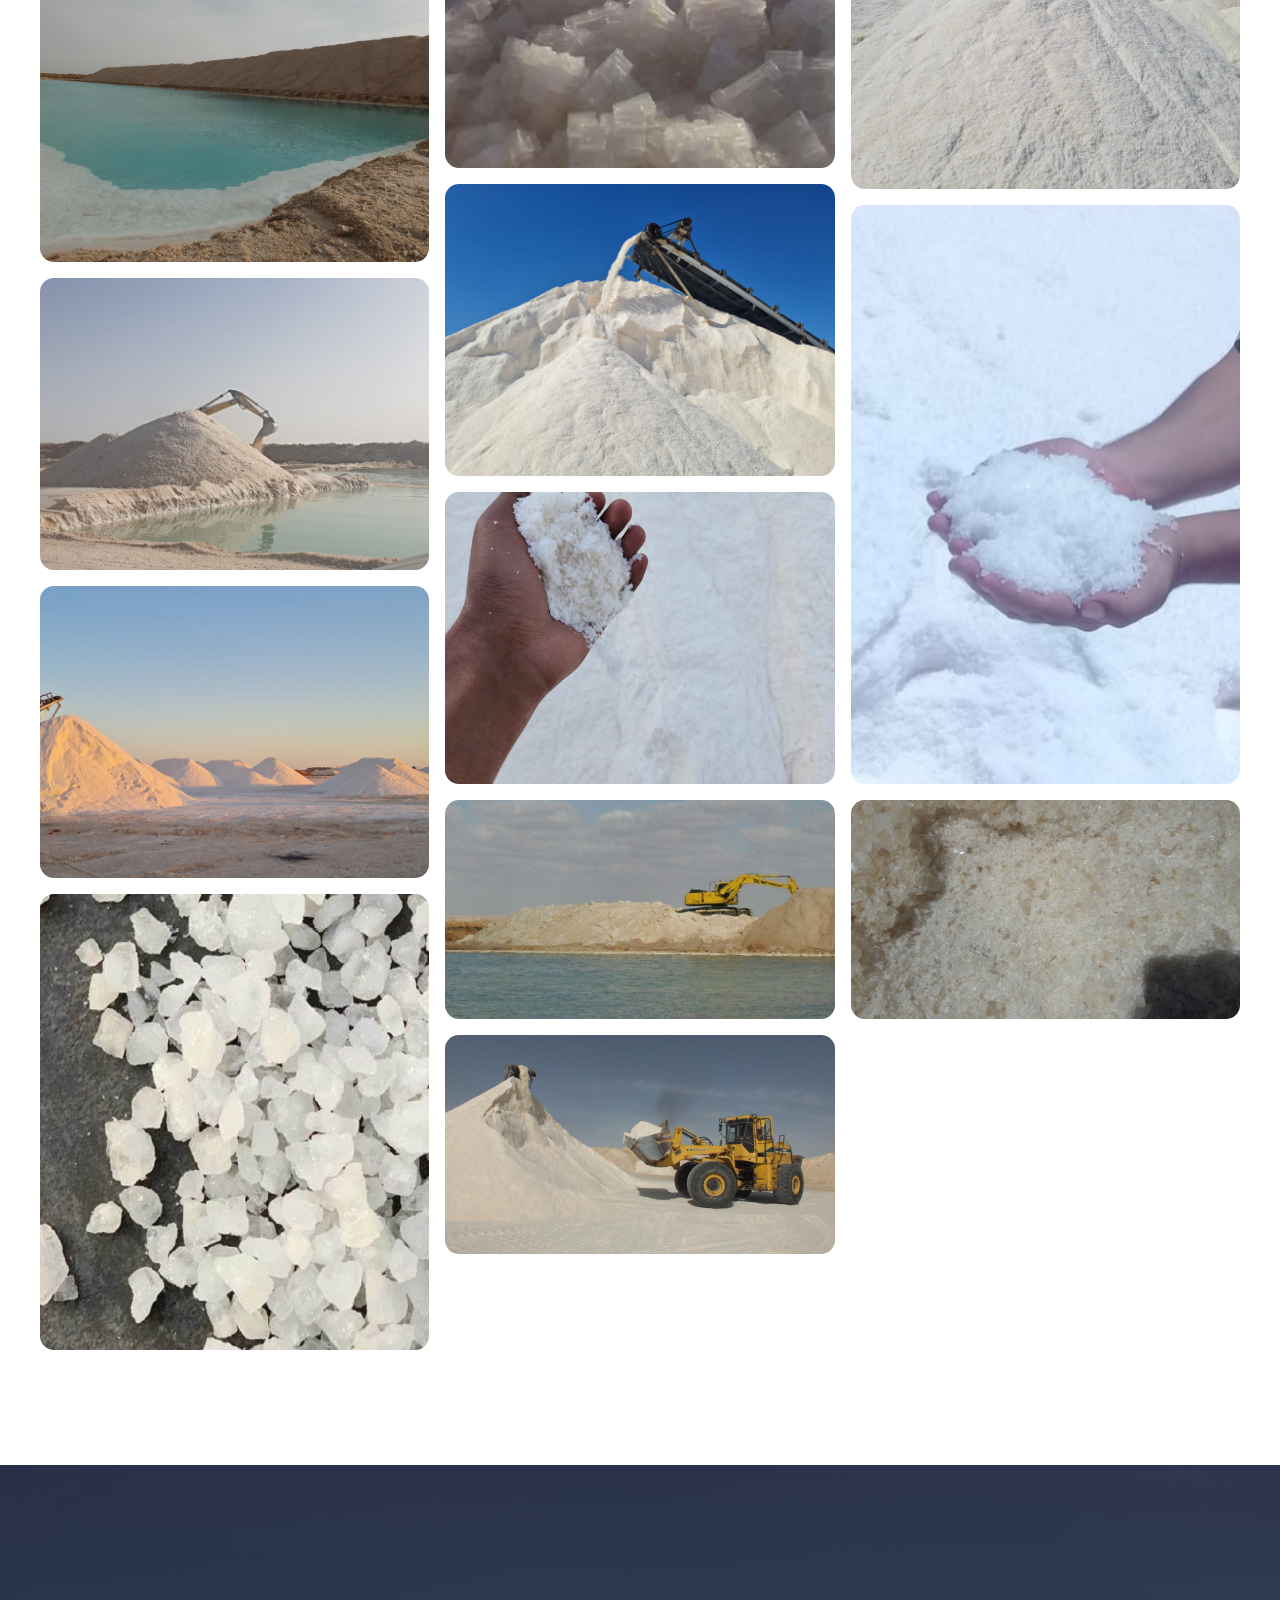
==== commit 564ab7a0: "Add Spanish and French versions" ====
--- a/index.html
+++ b/index.html
@@ -13,6 +13,8 @@
   <link rel="alternate" hreflang="pl" href="https://saltbridgeglobal.com/pl/">
   <link rel="alternate" hreflang="it" href="https://saltbridgeglobal.com/it/">
   <link rel="alternate" hreflang="cs" href="https://saltbridgeglobal.com/cs/">
+  <link rel="alternate" hreflang="es" href="https://saltbridgeglobal.com/es/">
+  <link rel="alternate" hreflang="fr" href="https://saltbridgeglobal.com/fr/">
   <link rel="alternate" hreflang="x-default" href="https://saltbridgeglobal.com/">
   <link rel="icon" type="image/png" sizes="32x32" href="assets/favicon-32.png">
   <link rel="icon" type="image/png" sizes="48x48" href="assets/favicon-48.png">
@@ -486,6 +488,8 @@
           <li><a href="pl/" hreflang="pl" lang="pl"><img src="assets/flags/pl.svg" alt="" width="24" height="16"><b>PL</b>Polski</a></li>
           <li><a href="it/" hreflang="it" lang="it"><img src="assets/flags/it.svg" alt="" width="24" height="16"><b>IT</b>Italiano</a></li>
           <li><a href="cs/" hreflang="cs" lang="cs"><img src="assets/flags/cz.svg" alt="" width="24" height="16"><b>CS</b>Čeština</a></li>
+          <li><a href="es/" hreflang="es" lang="es"><img src="assets/flags/es.svg" alt="" width="24" height="16"><b>ES</b>Español</a></li>
+          <li><a href="fr/" hreflang="fr" lang="fr"><img src="assets/flags/fr.svg" alt="" width="24" height="16"><b>FR</b>Français</a></li>
         </ul>
       </div>
     </div>
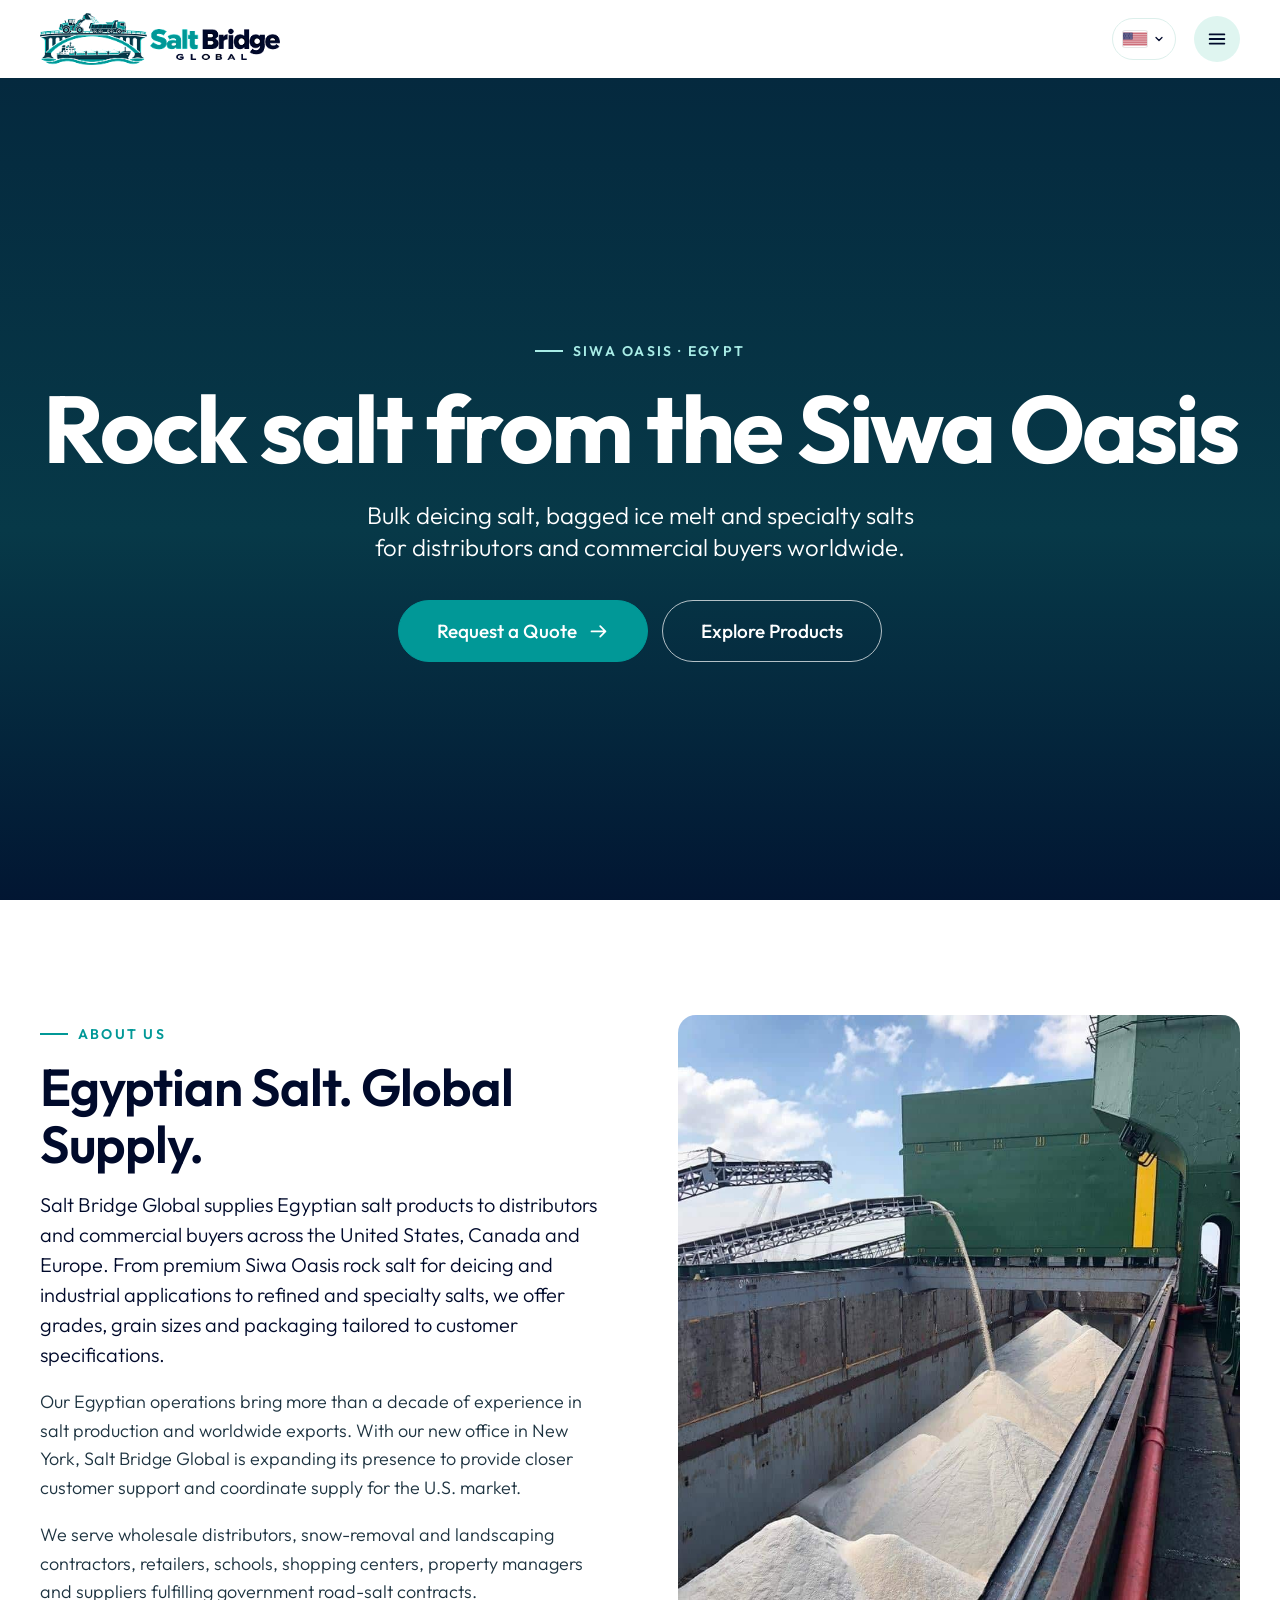
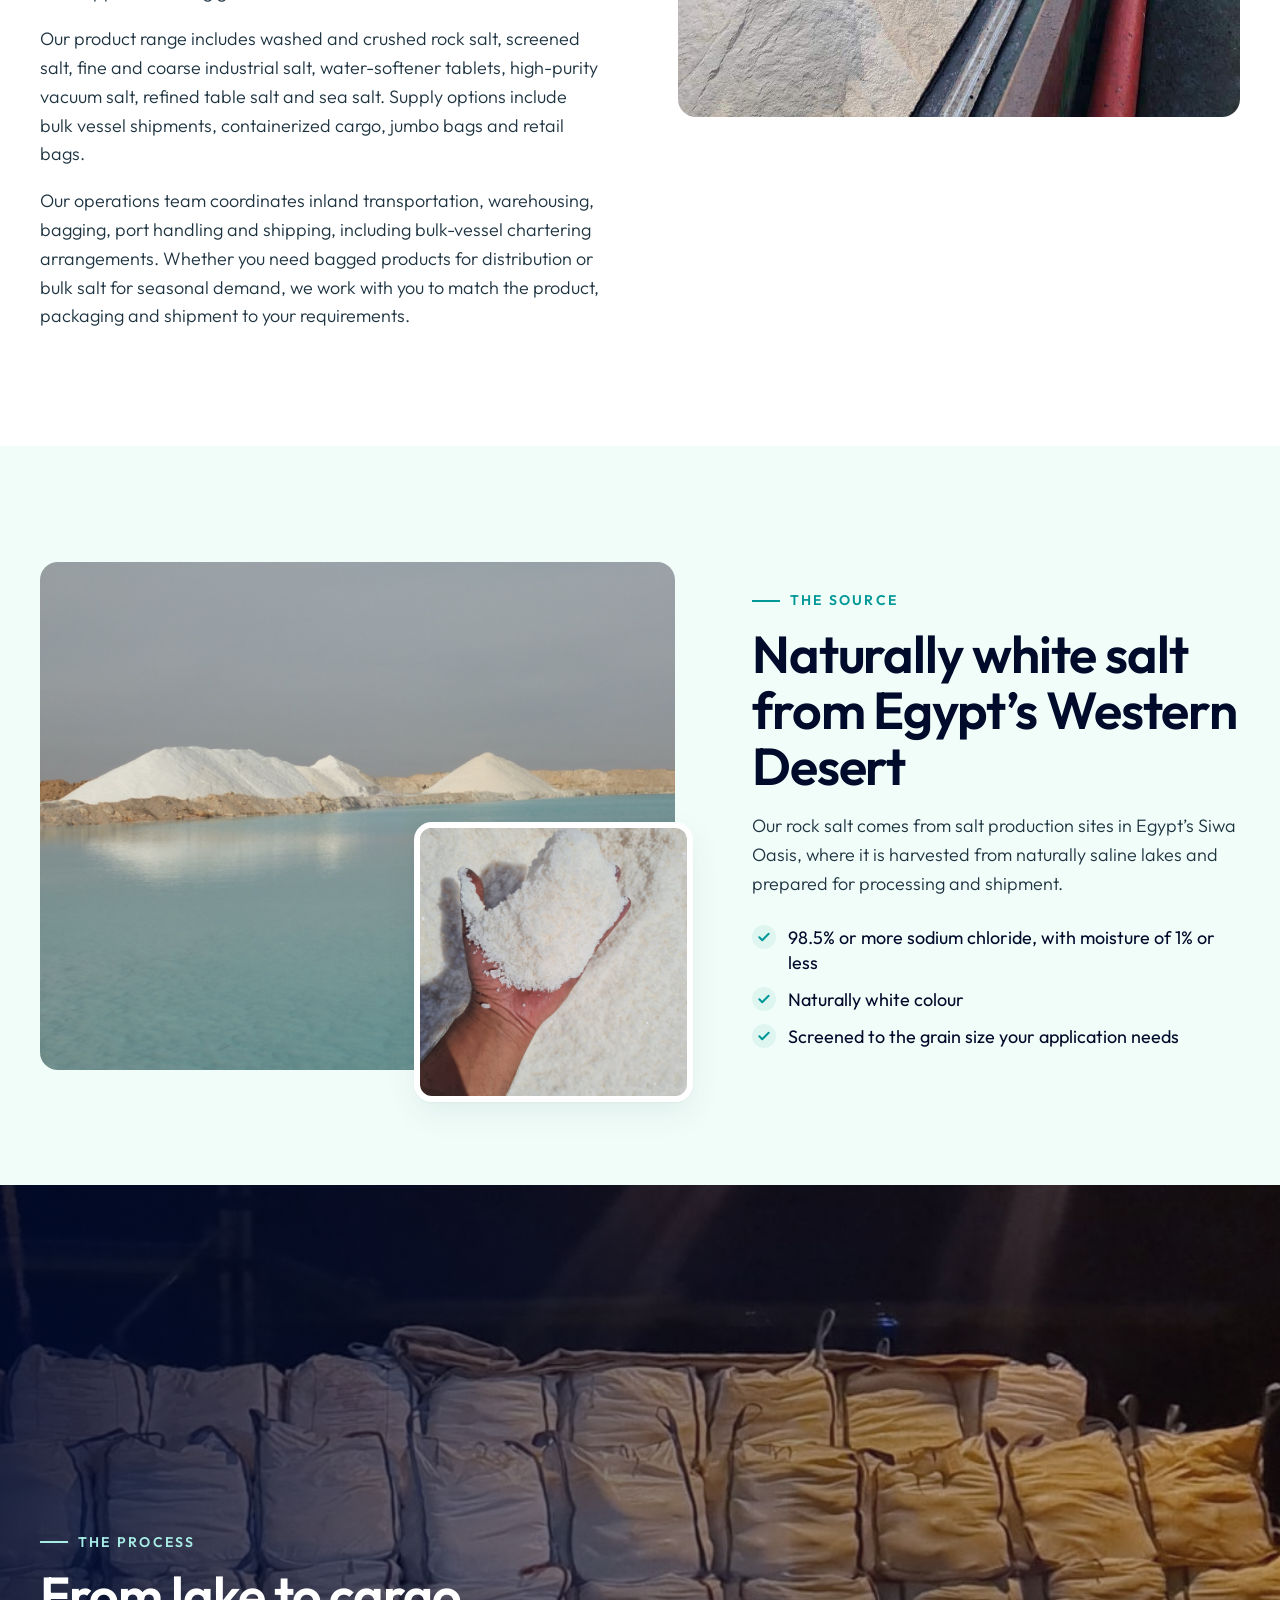
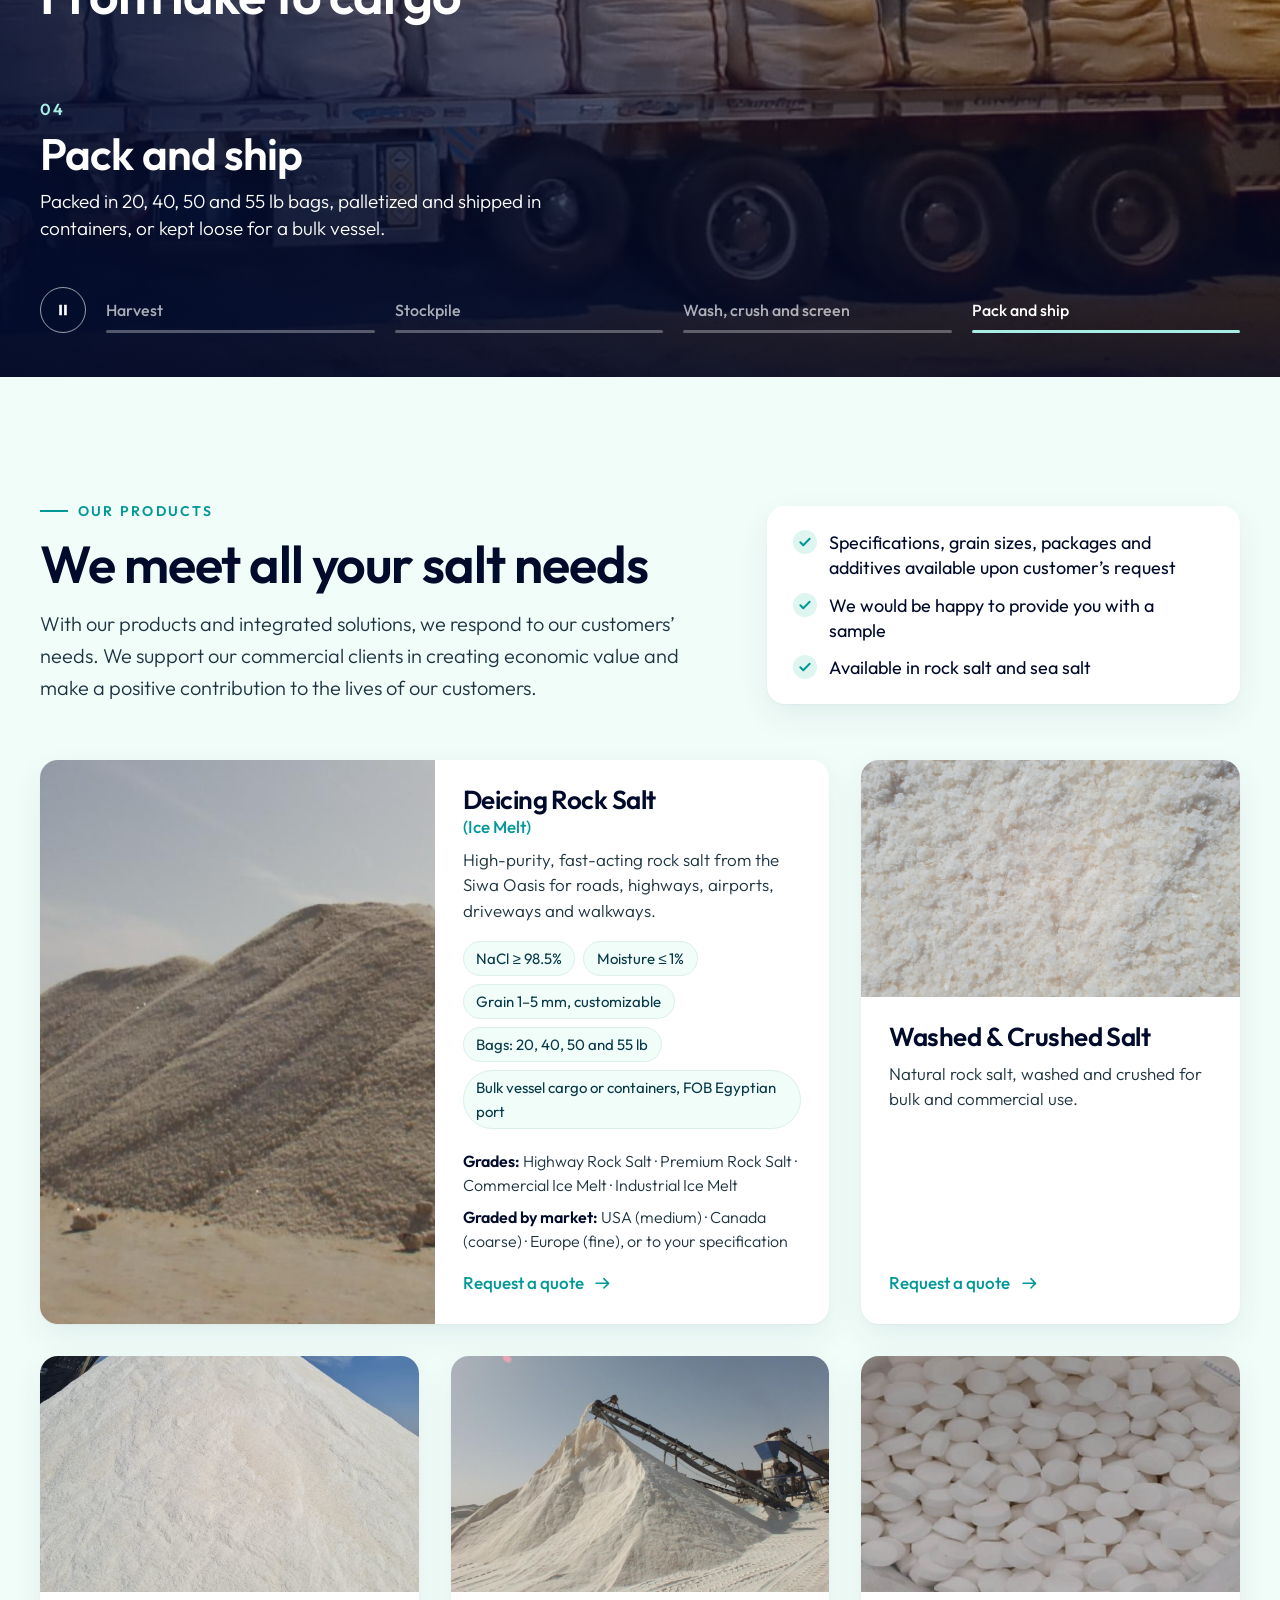
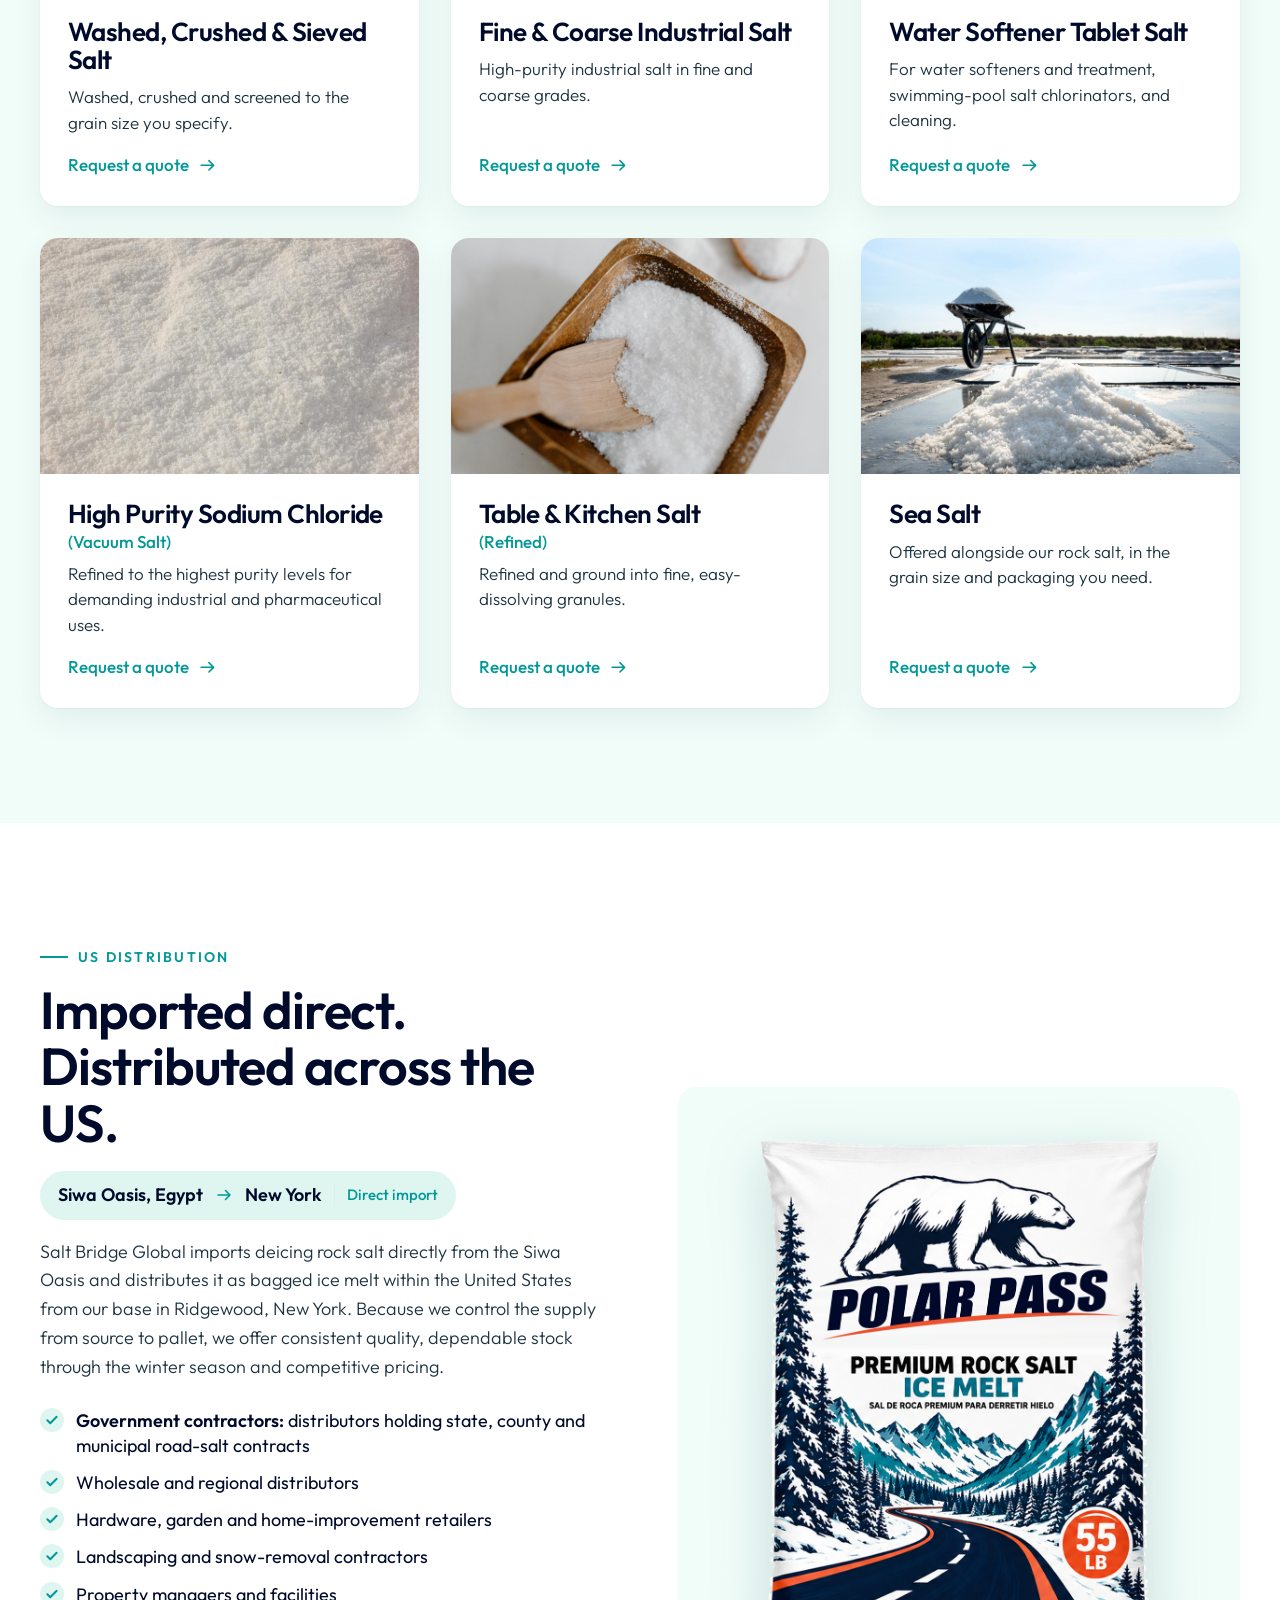
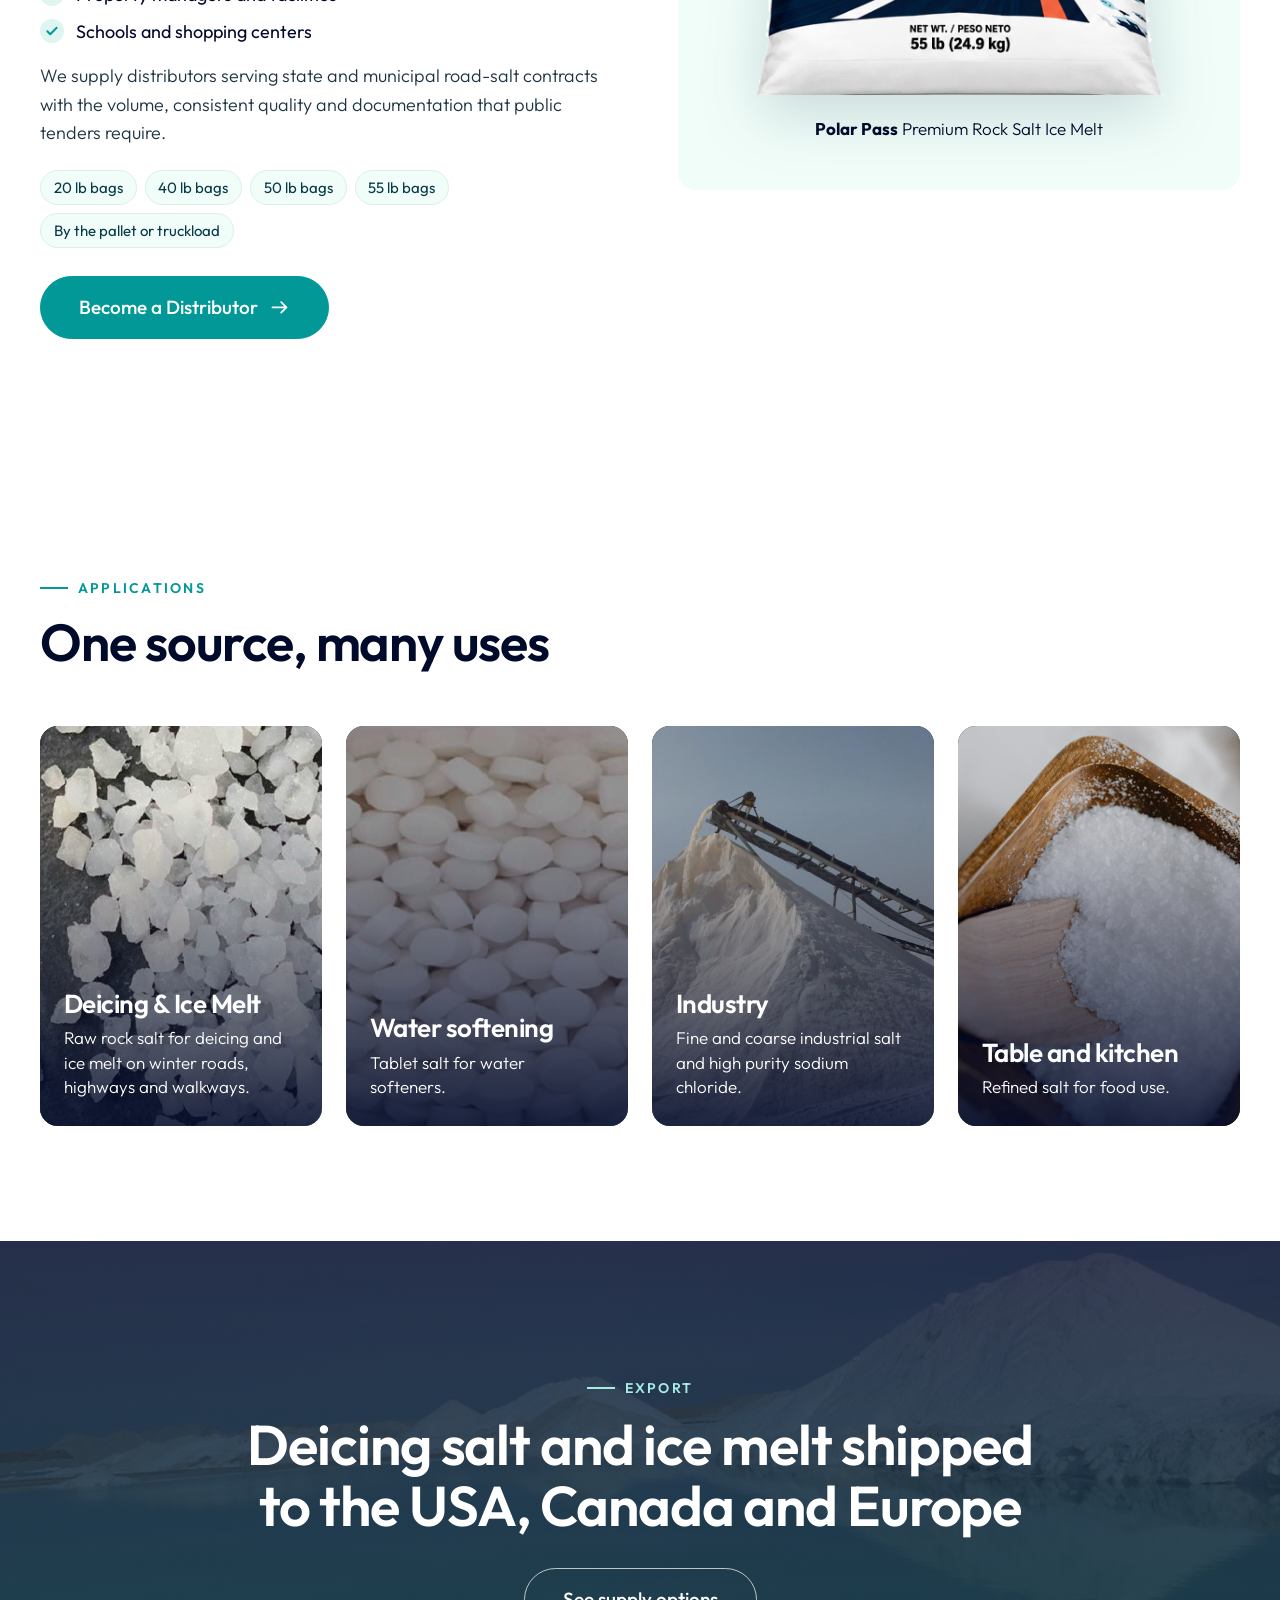
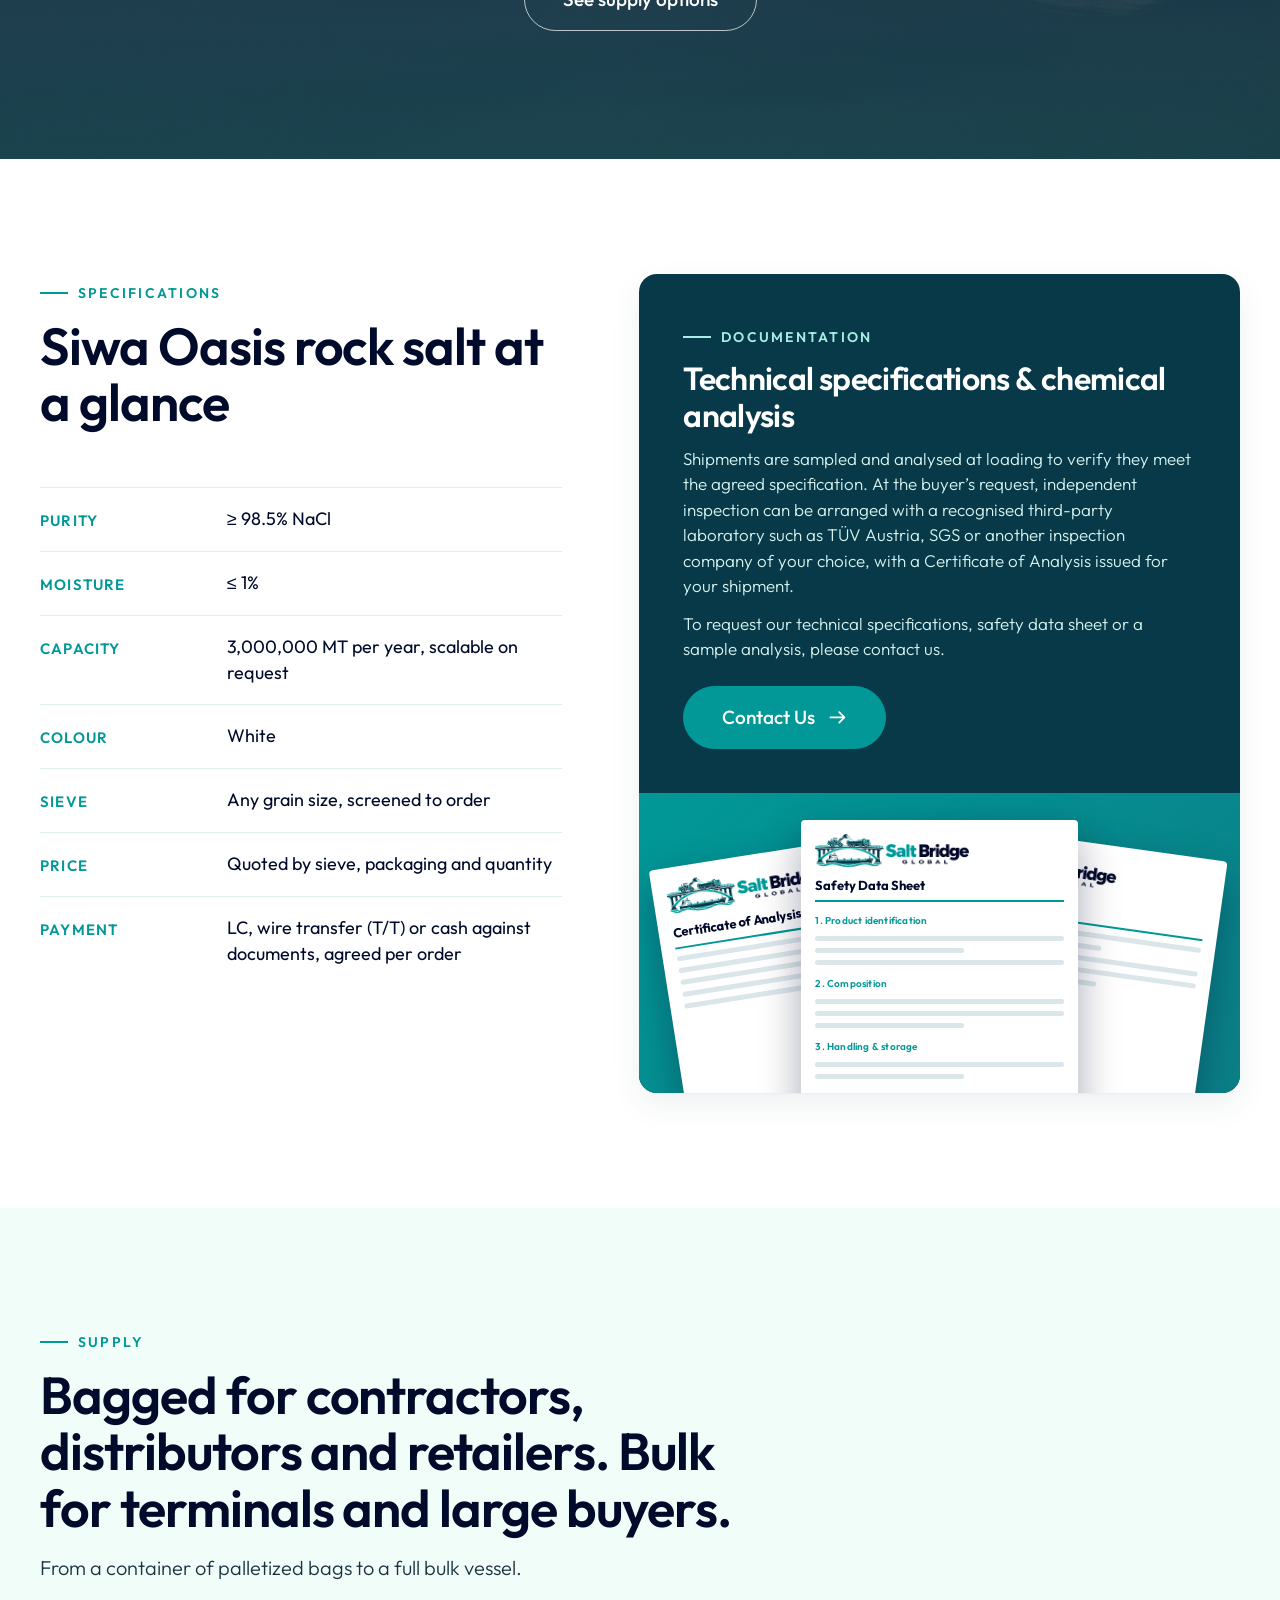
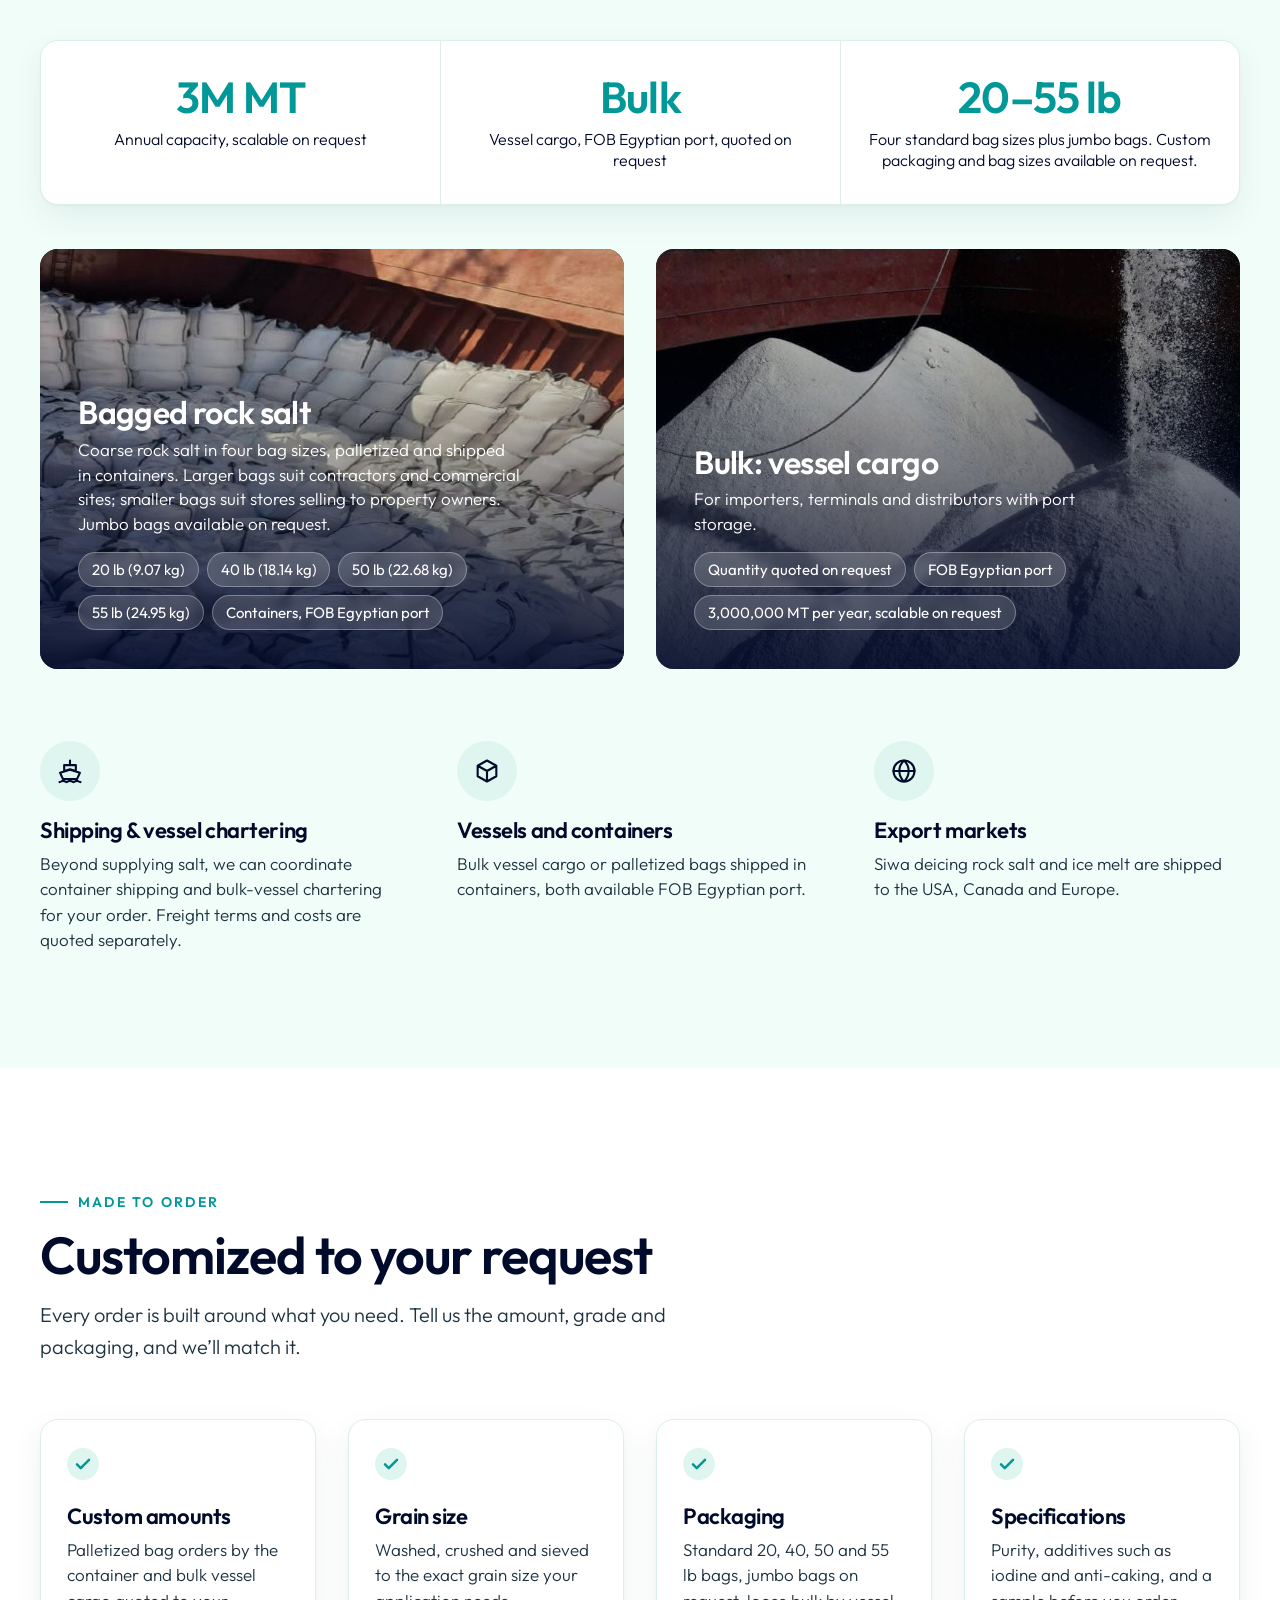
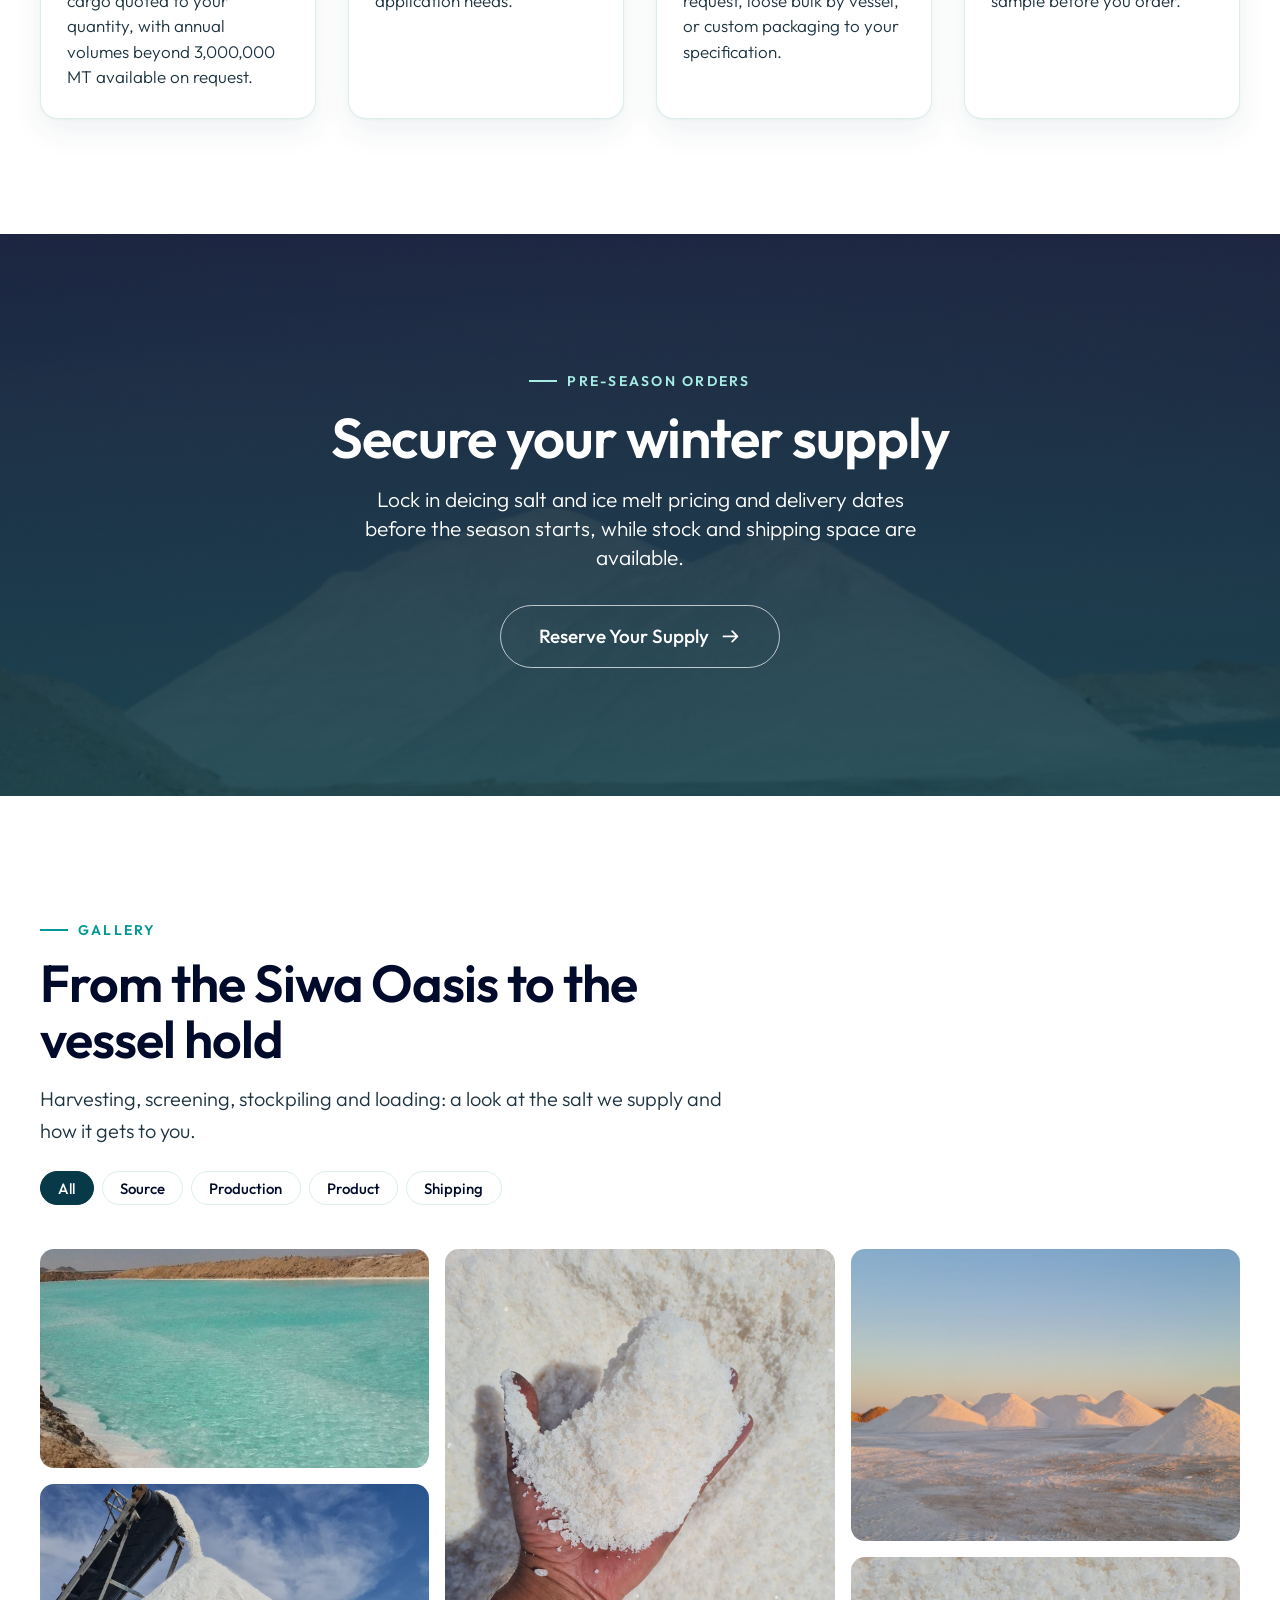
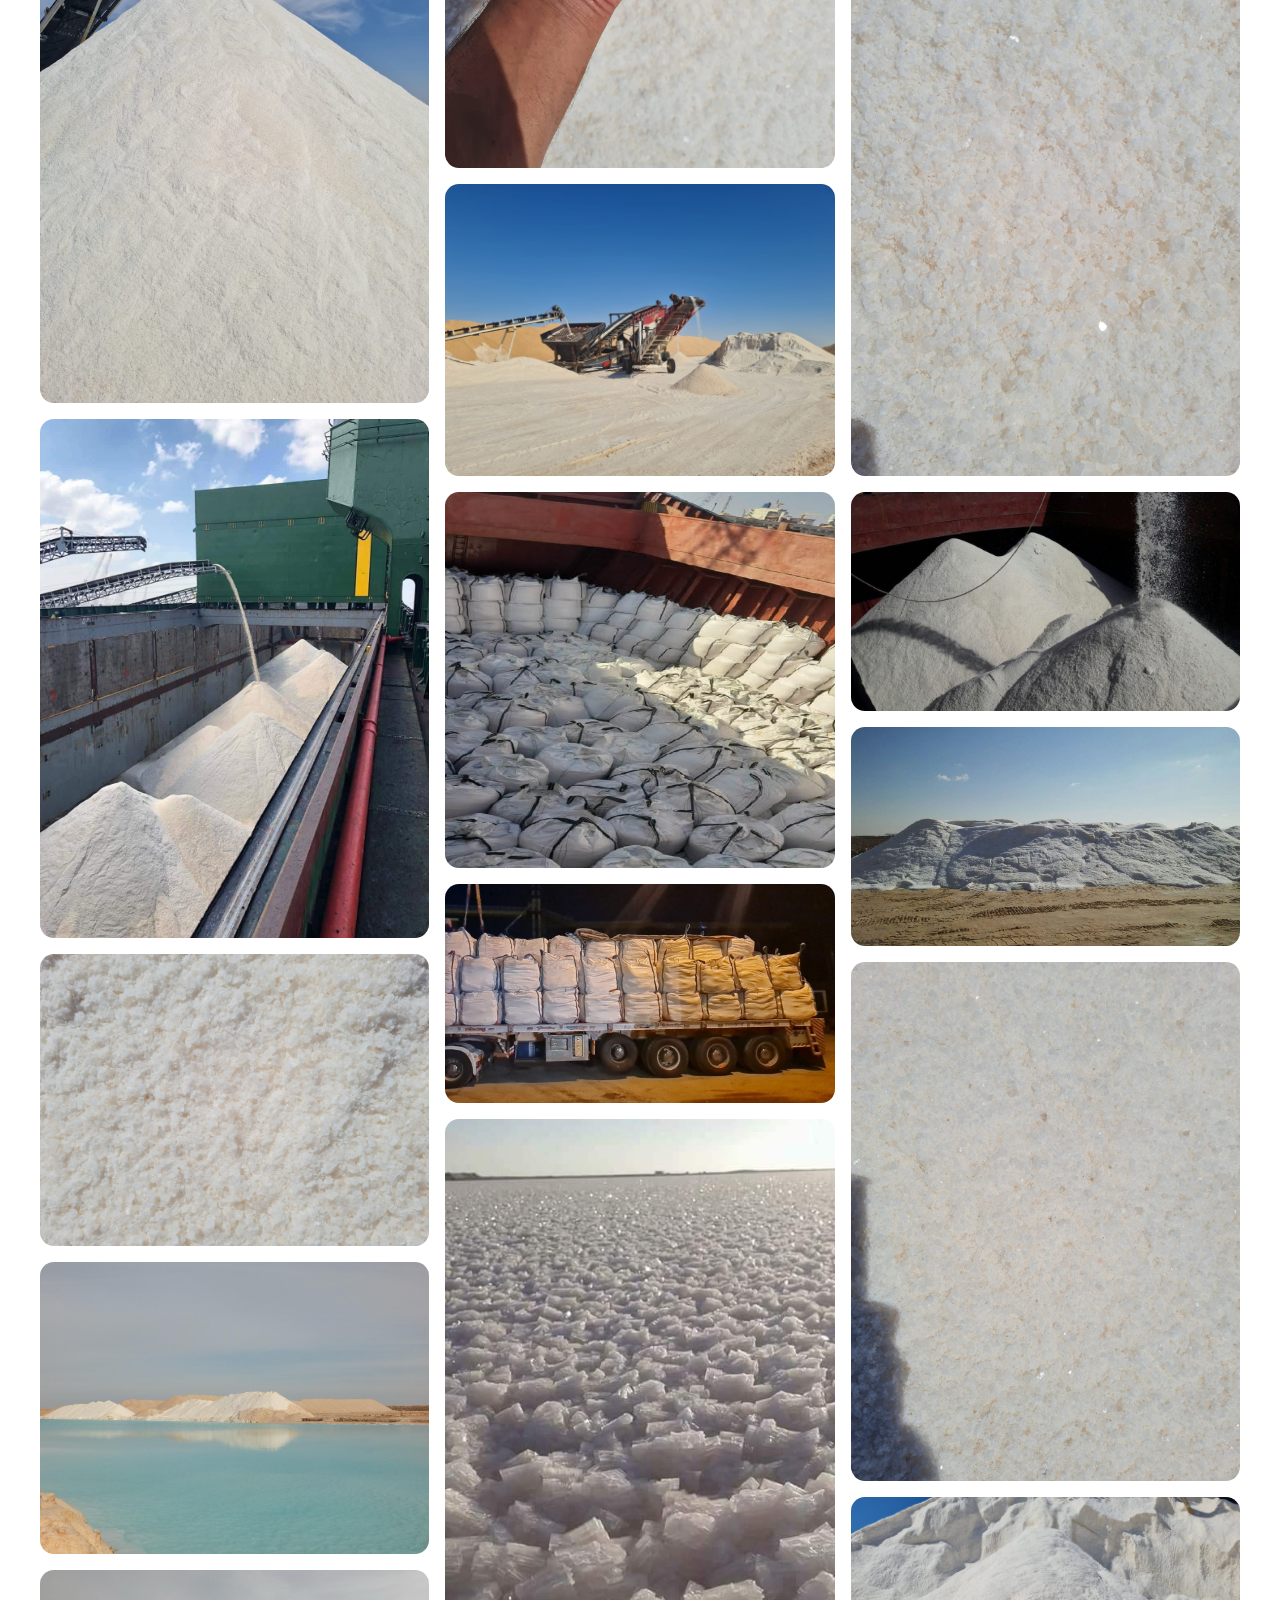
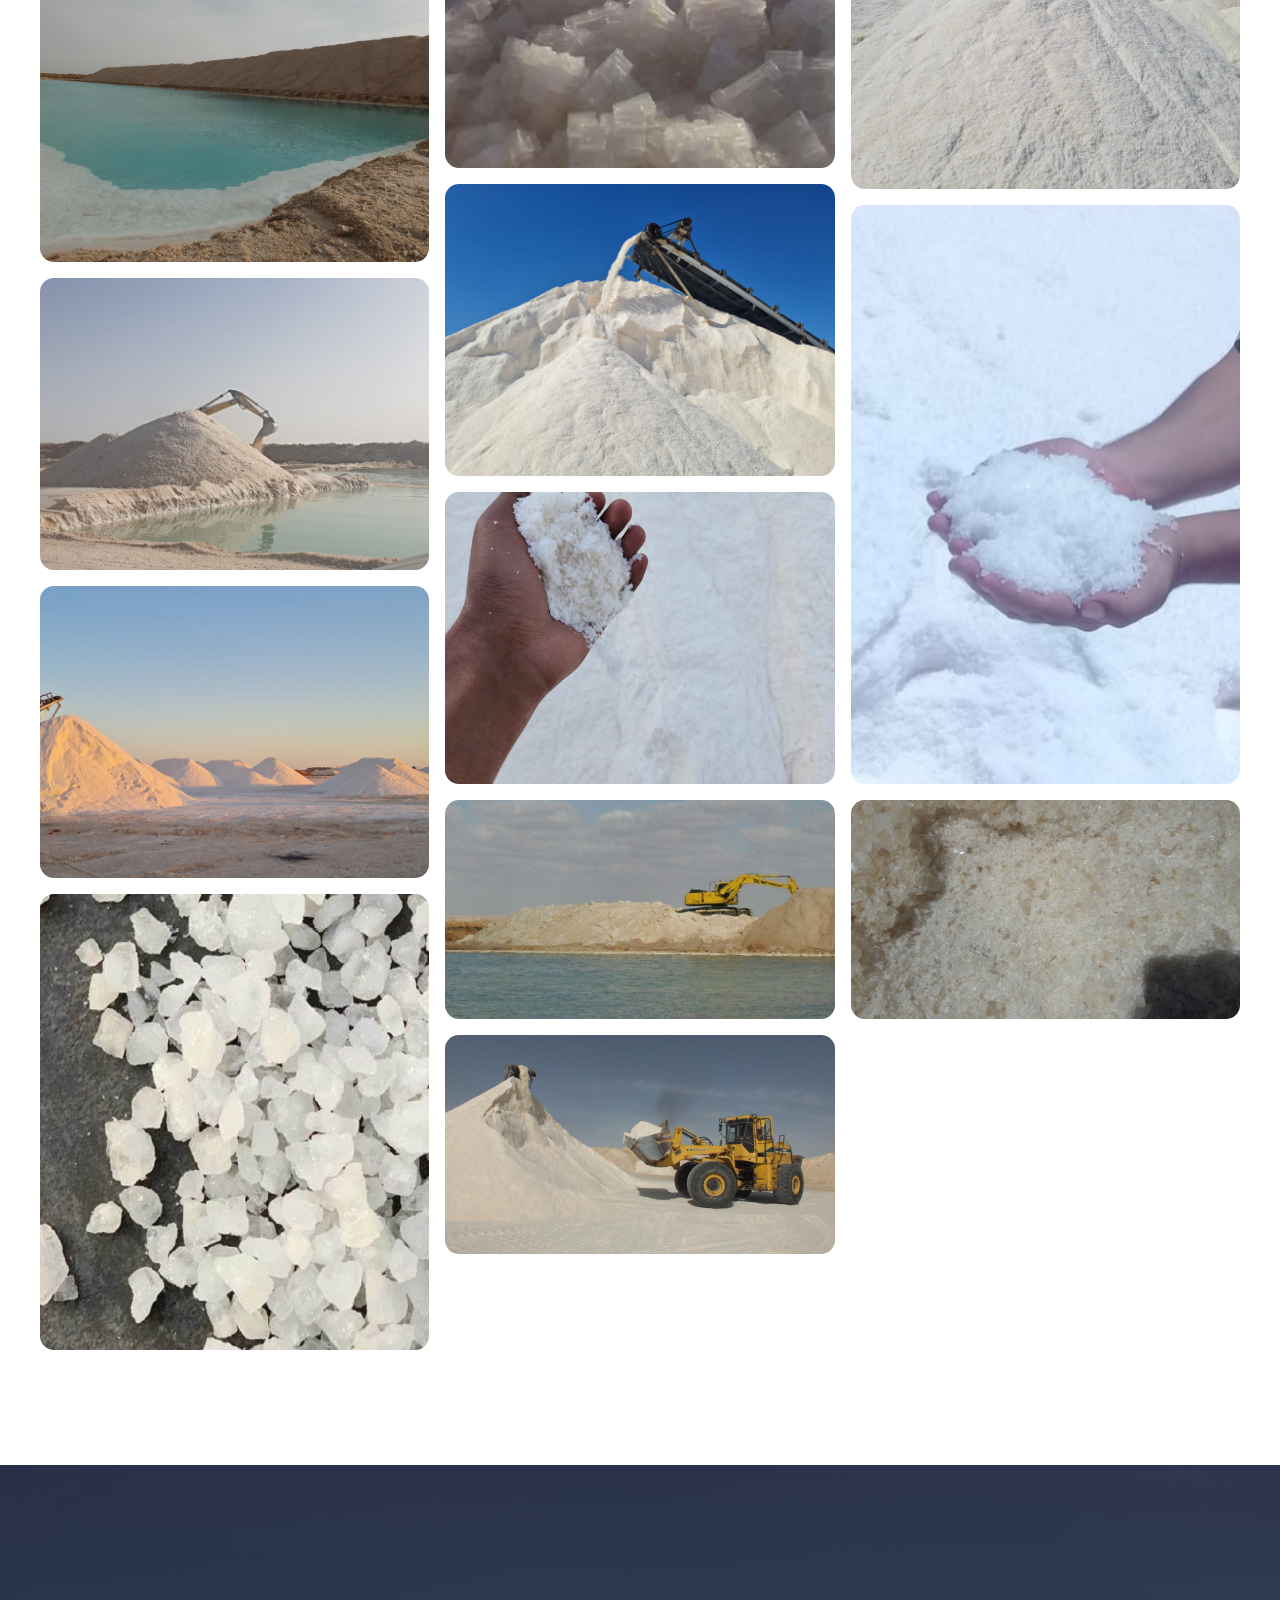
==== commit e9c264a2: "Header: keep menu links on one line in every language" ====
--- a/index.html
+++ b/index.html
@@ -116,7 +116,18 @@
     .lang__menu a { display: flex; align-items: center; gap: 12px; padding: 9px 12px; border-radius: 10px; color: var(--salt-heading); text-decoration: none; font-size: .9375rem; }
     .lang__menu a b { width: 24px; font-weight: 600; }
     .lang__menu a:hover, .lang__menu a[aria-current] { background: var(--tint); }
-    /* Hamburger menu when the links do not fit on one line (longer languages) */
+    /* Longer languages: shrink the header in two steps before falling back to the hamburger menu */
+    .site-header.is-tight .container { gap: 14px; }
+    .site-header.is-tight .logo img { height: 60px; }
+    .site-header.is-tight .nav, .site-header.is-tight .nav ul { gap: 12px; }
+    .site-header.is-tight .nav ul a:not(.btn) { font-size: .875rem; }
+    .site-header.is-tight .nav .btn--sm { padding: .65em 1.1em; font-size: .9375rem; }
+    .site-header.is-tighter .container { gap: 10px; }
+    .site-header.is-tighter .logo img { height: 50px; }
+    .site-header.is-tighter .nav, .site-header.is-tighter .nav ul { gap: 9px; }
+    .site-header.is-tighter .nav ul a:not(.btn) { font-size: .8125rem; }
+    .site-header.is-tighter .nav .btn--sm { padding: .6em .95em; font-size: .875rem; }
+    /* Hamburger menu when the links still do not fit on one line */
     .site-header.is-compact .logo img { height: 52px; }
     .site-header.is-compact .nav-toggle { display: grid; place-items: center; }
     .site-header.is-compact .nav { display: none; position: absolute; top: calc(100% + 8px); left: var(--gutter); right: var(--gutter); flex-direction: column; align-items: stretch; gap: 16px; padding: 20px; background: var(--salt-white); border-radius: var(--radius); box-shadow: 0 20px 50px rgba(7, 57, 72, .18); }
@@ -1079,11 +1090,19 @@
 
     // Switch to the hamburger menu whenever the header links do not fit on one line.
     const headerBar = header.querySelector('.container');
-    const fitHeader = () => {
-      header.classList.remove('is-compact');
+    const headerFits = () => {
       const limit = headerBar.getBoundingClientRect().right - parseFloat(getComputedStyle(headerBar).paddingRight);
       const lang = headerBar.querySelector('.lang');
-      if (nav.scrollWidth > nav.clientWidth + 1 || lang.getBoundingClientRect().right > limit + 1) header.classList.add('is-compact');
+      return nav.scrollWidth <= nav.clientWidth + 1 && lang.getBoundingClientRect().right <= limit + 1;
+    };
+    const fitHeader = () => {
+      const steps = [[], ['is-tight'], ['is-tight', 'is-tighter'], ['is-compact']];
+      header.classList.remove('is-tight', 'is-tighter', 'is-compact');
+      for (const step of steps) {
+        header.classList.remove('is-tight', 'is-tighter', 'is-compact');
+        header.classList.add(...step);
+        if (step.includes('is-compact') || headerFits()) break;
+      }
     };
     fitHeader();
     window.addEventListener('resize', fitHeader);
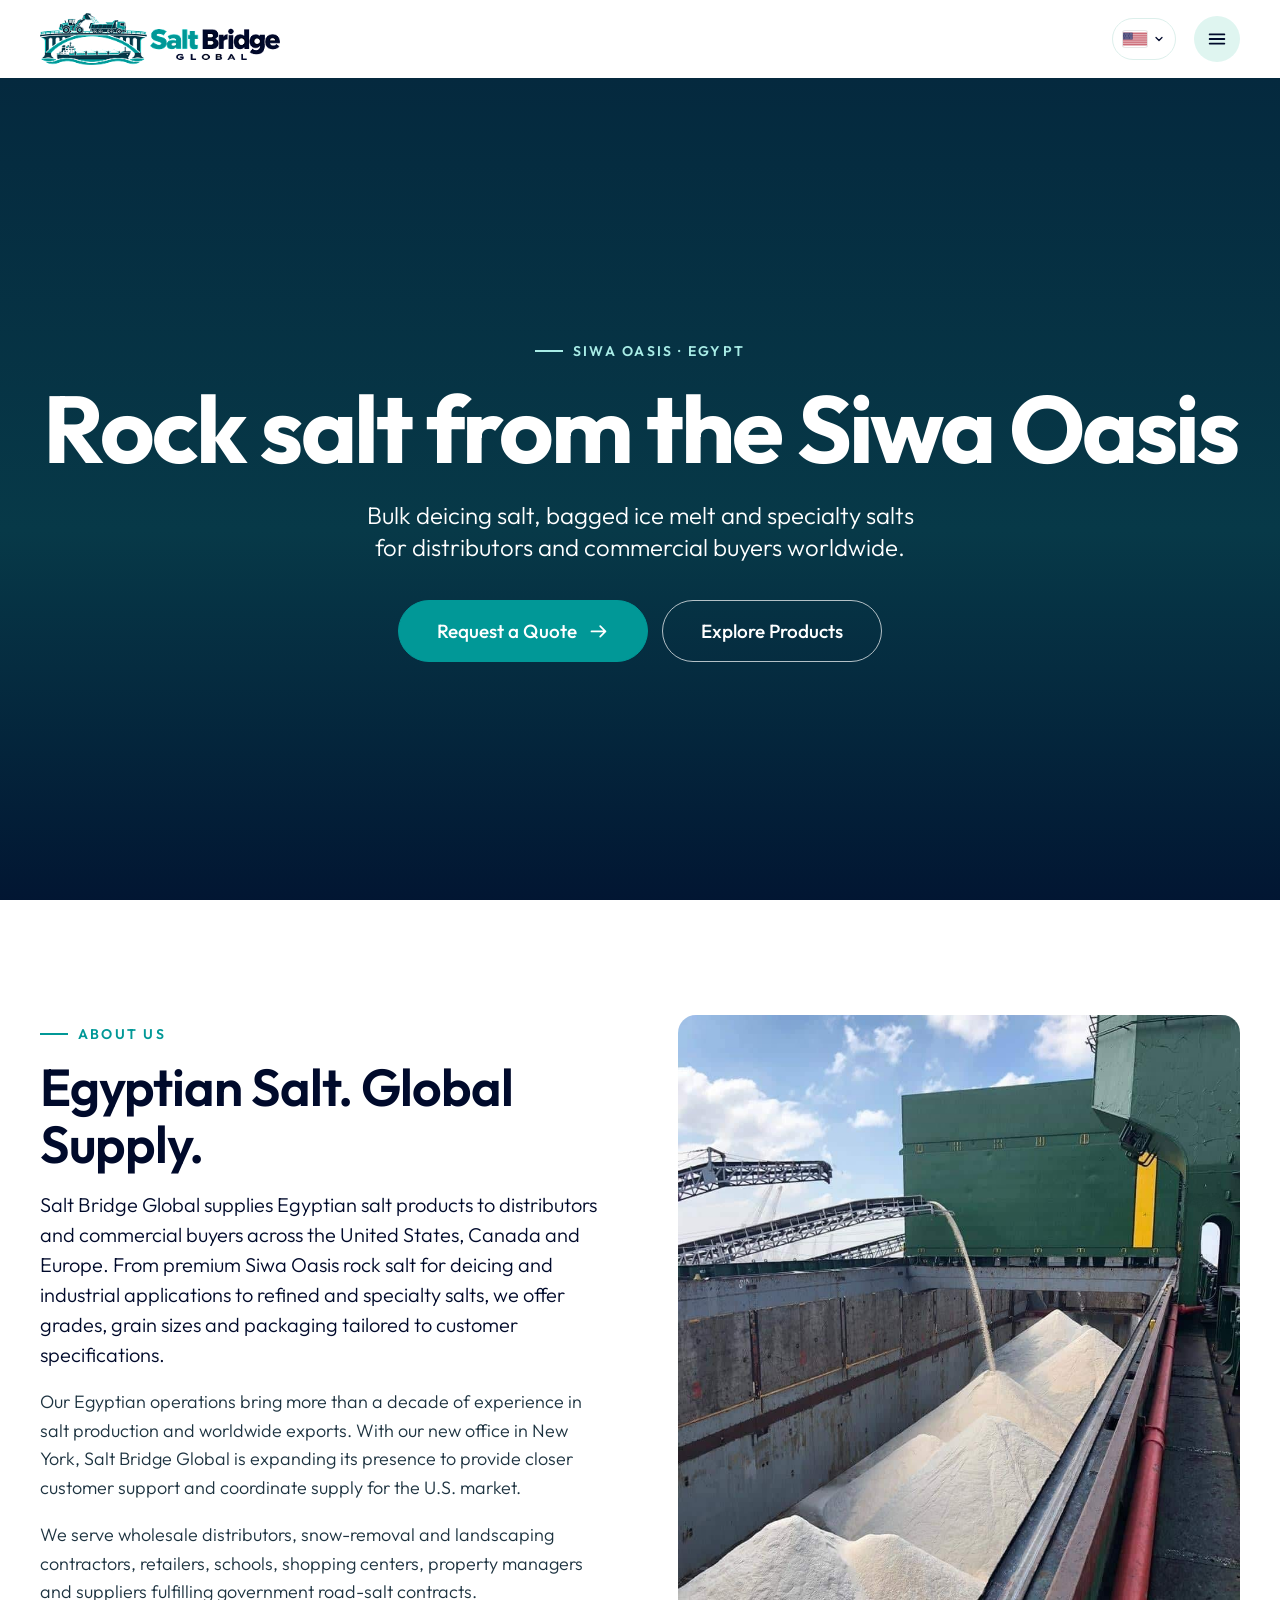
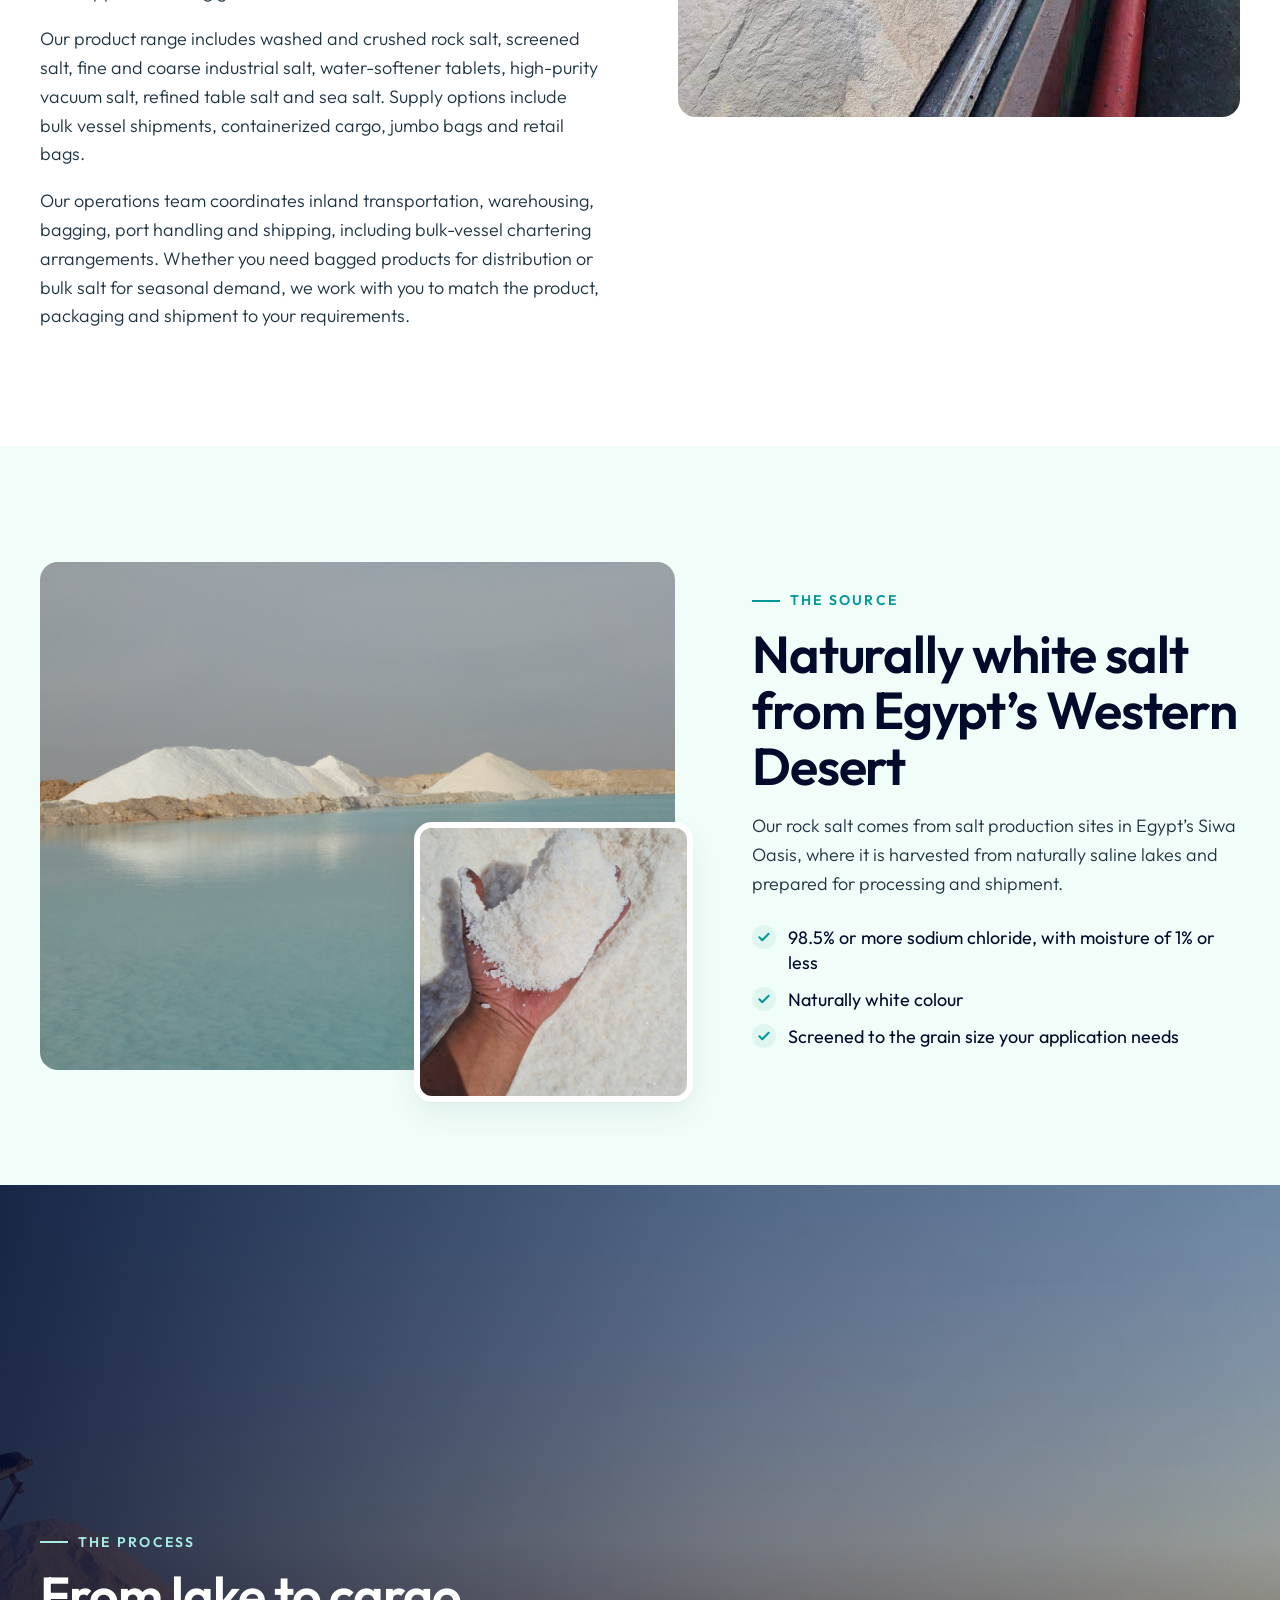
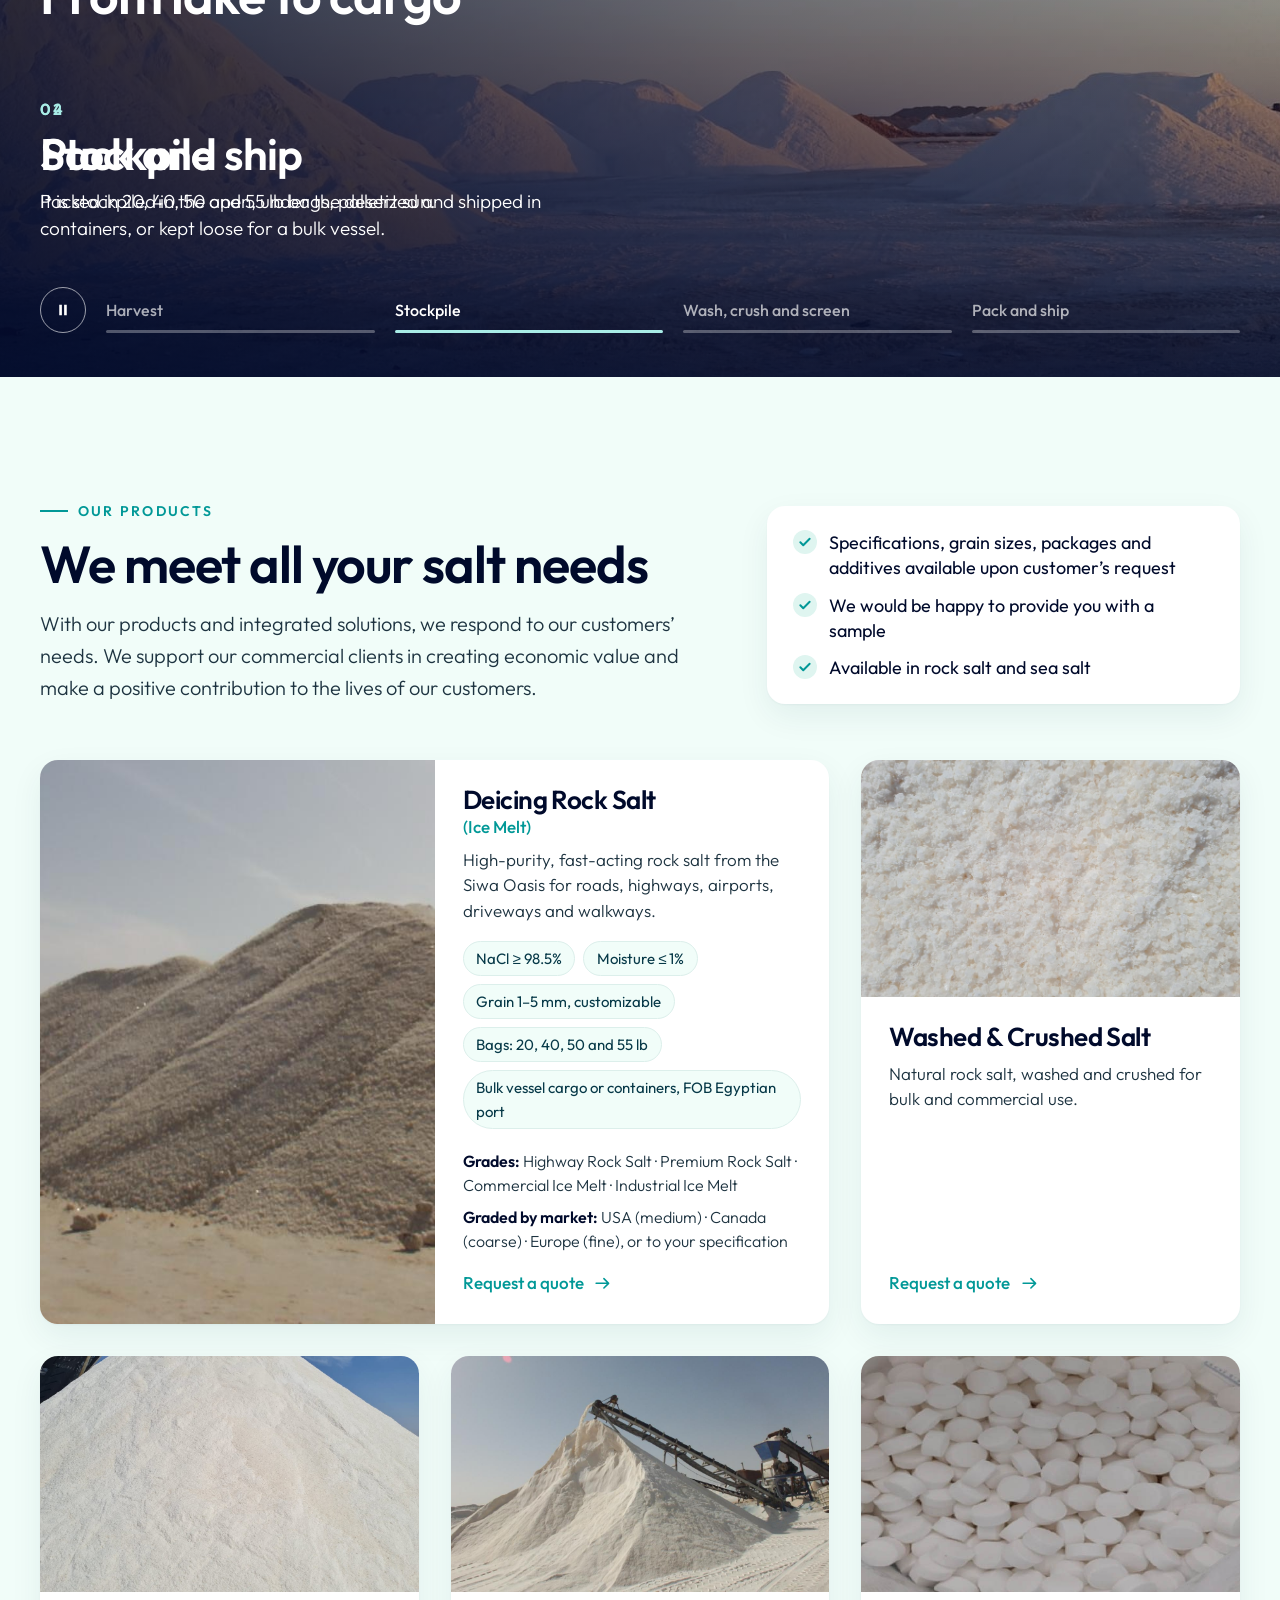
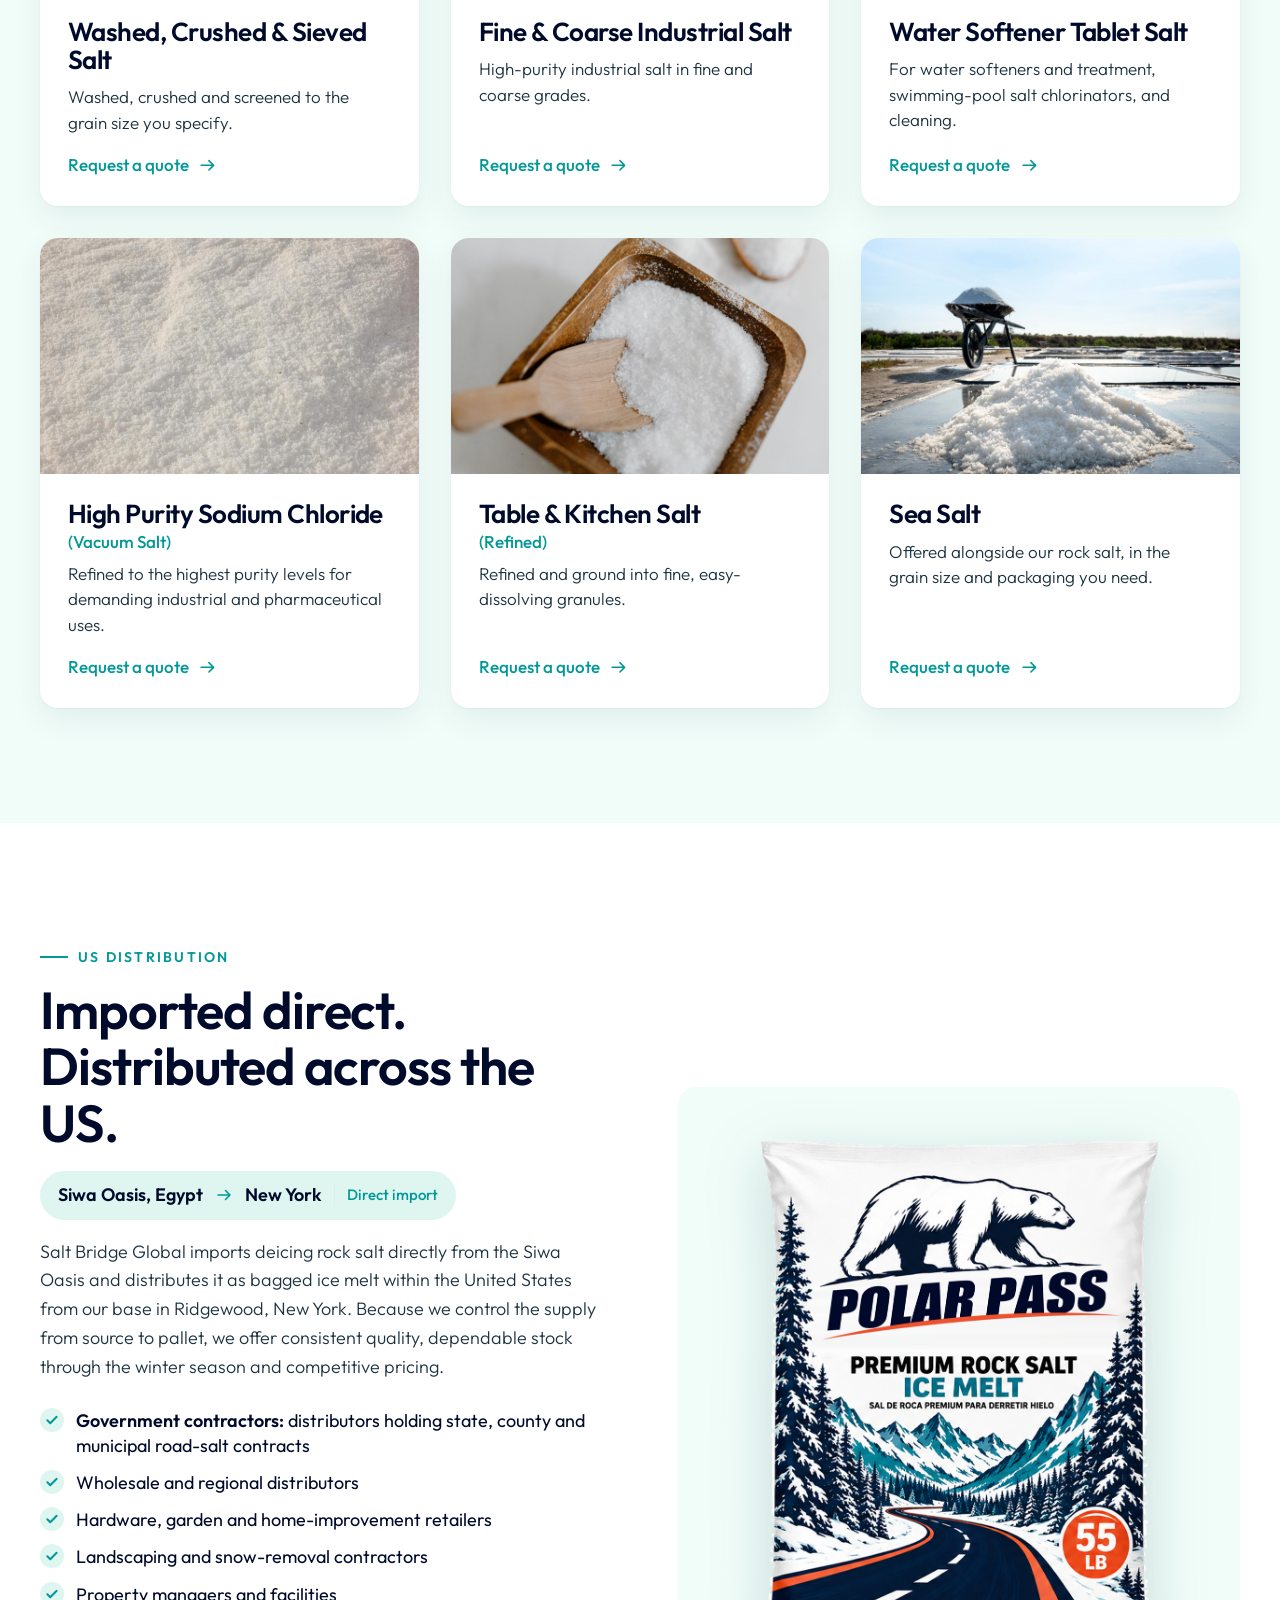
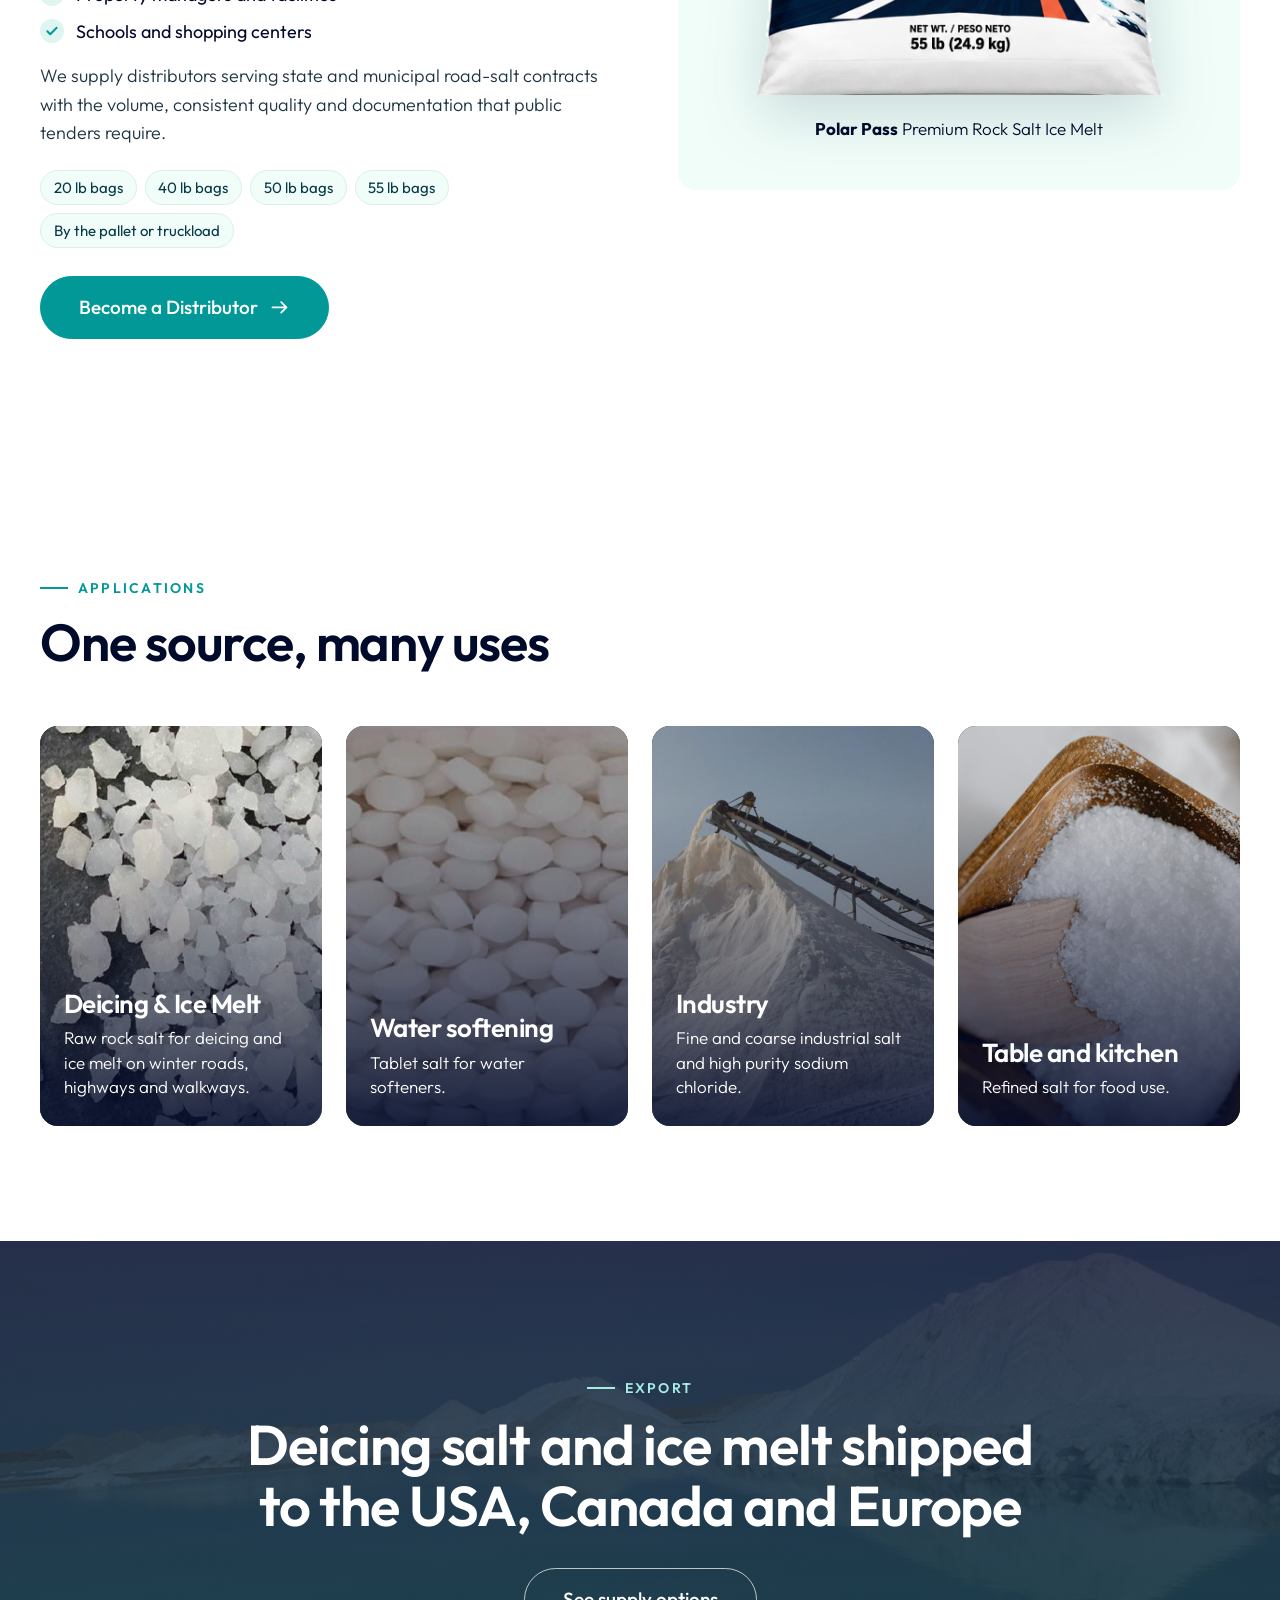
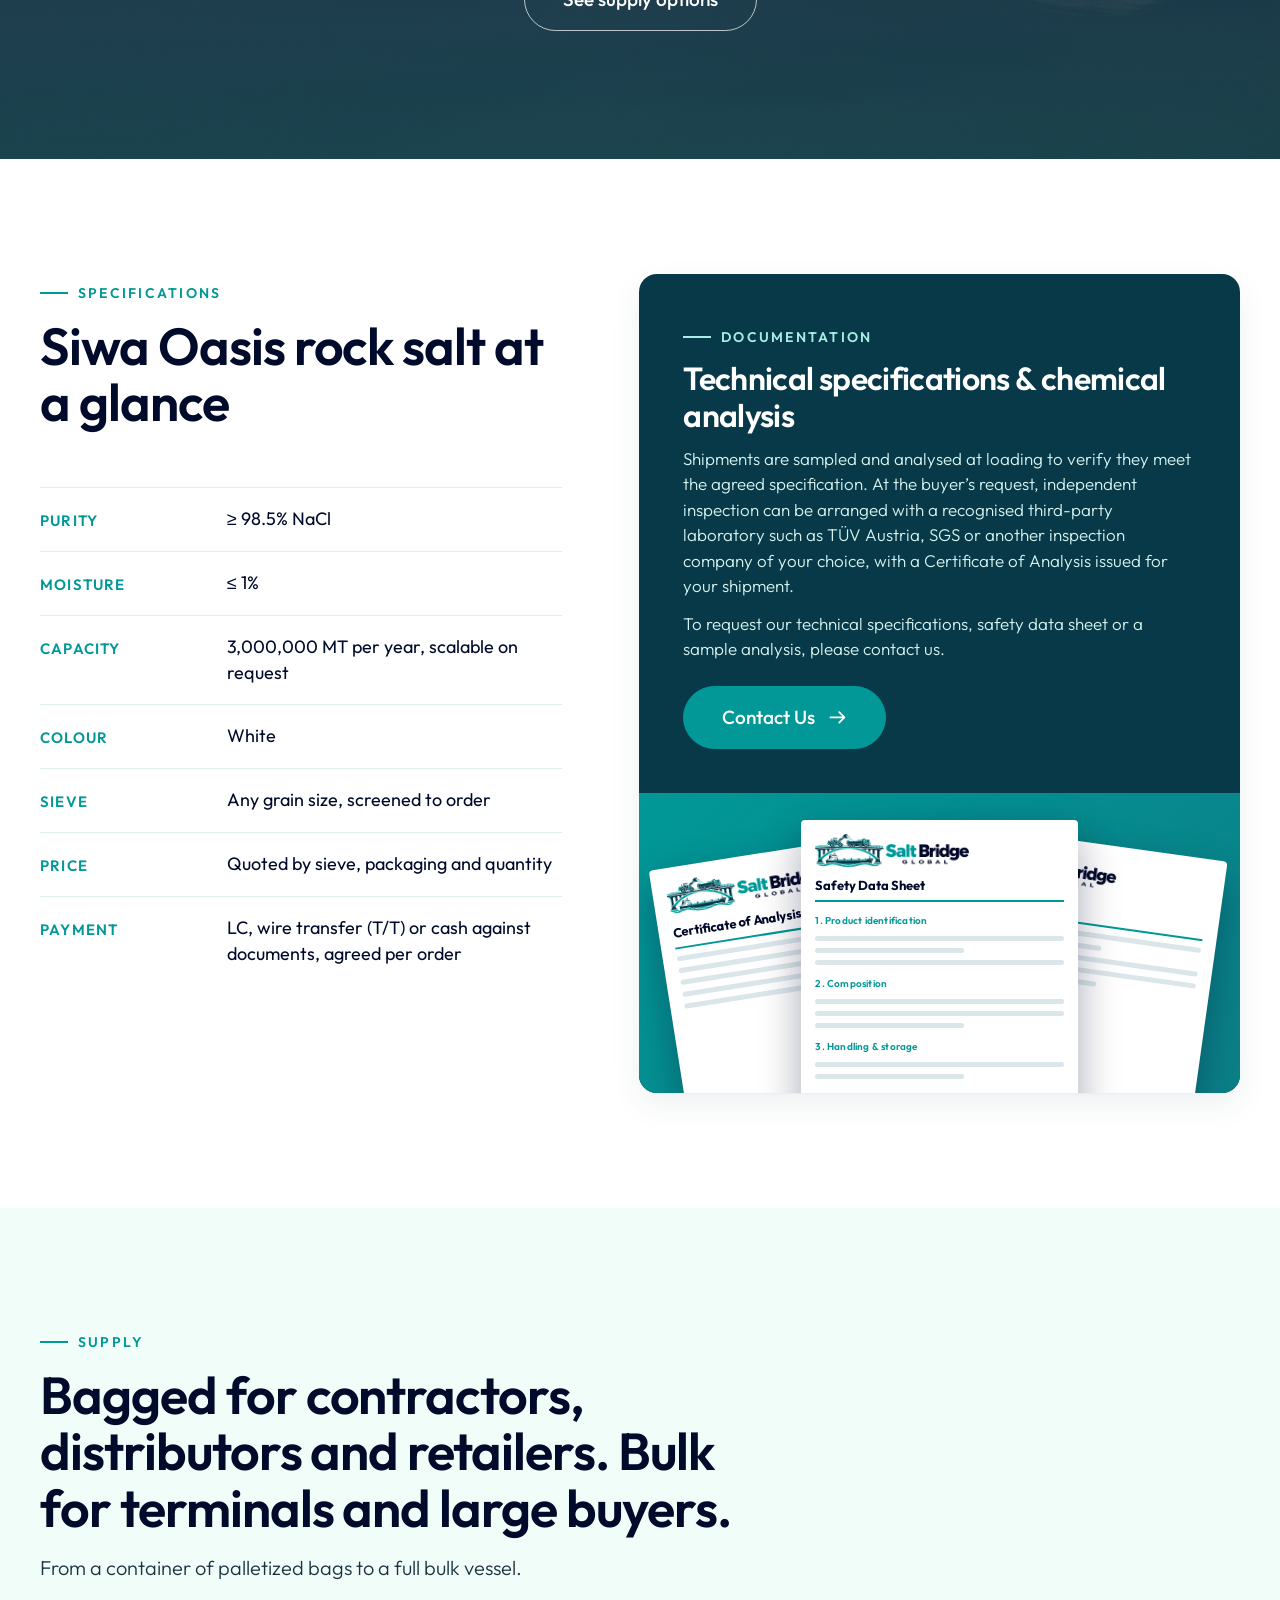
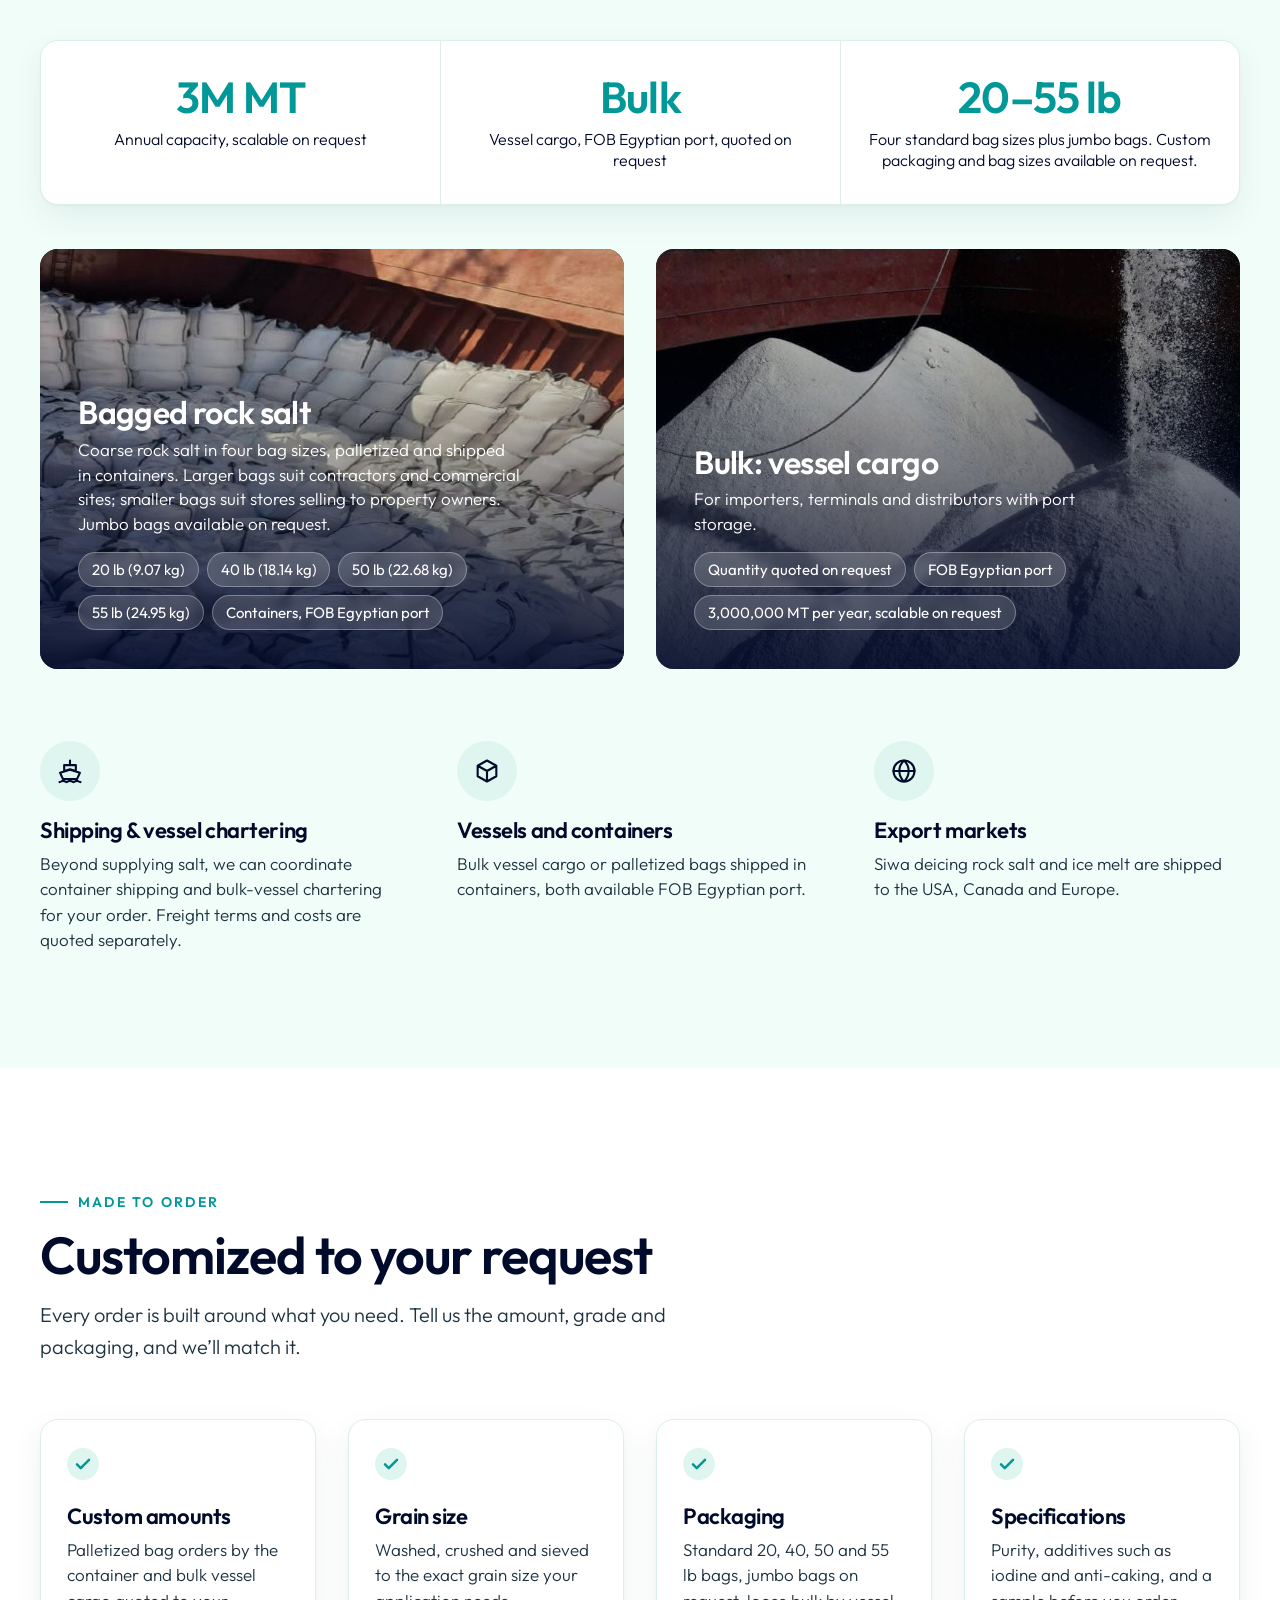
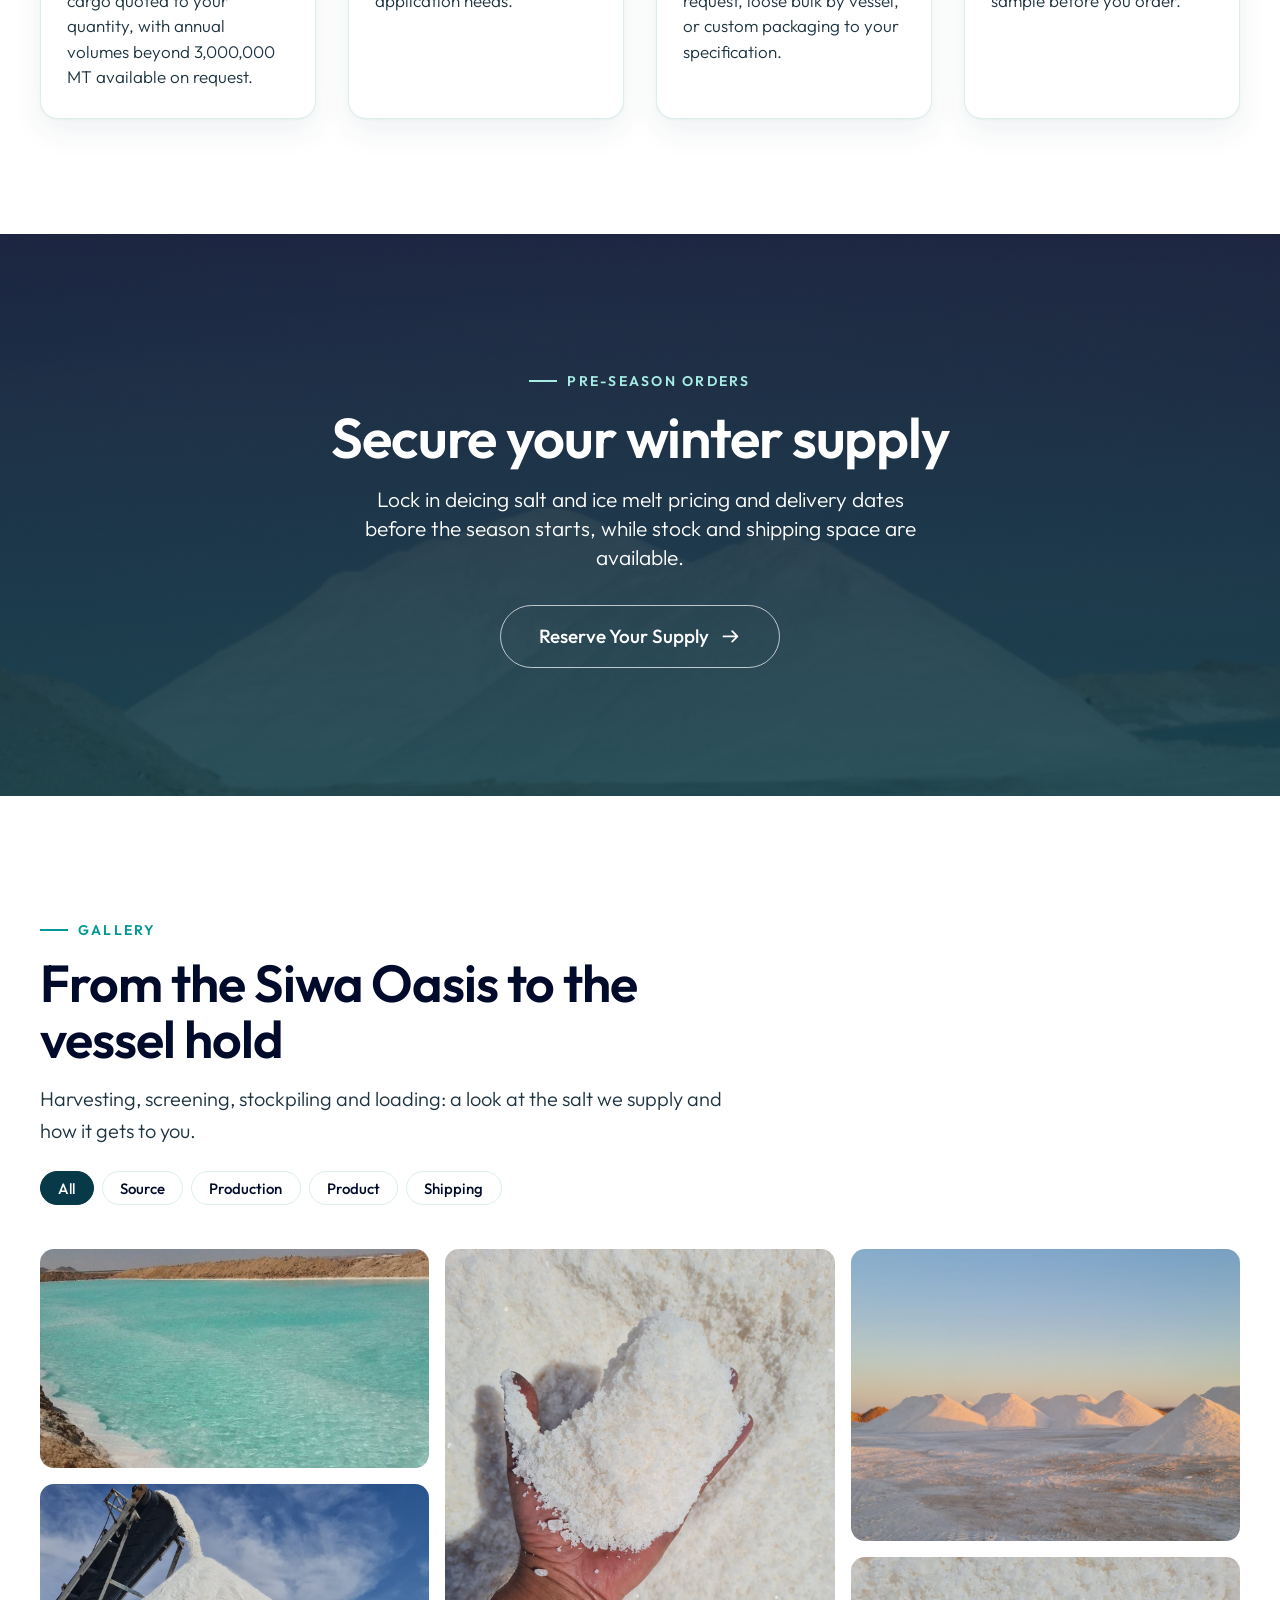
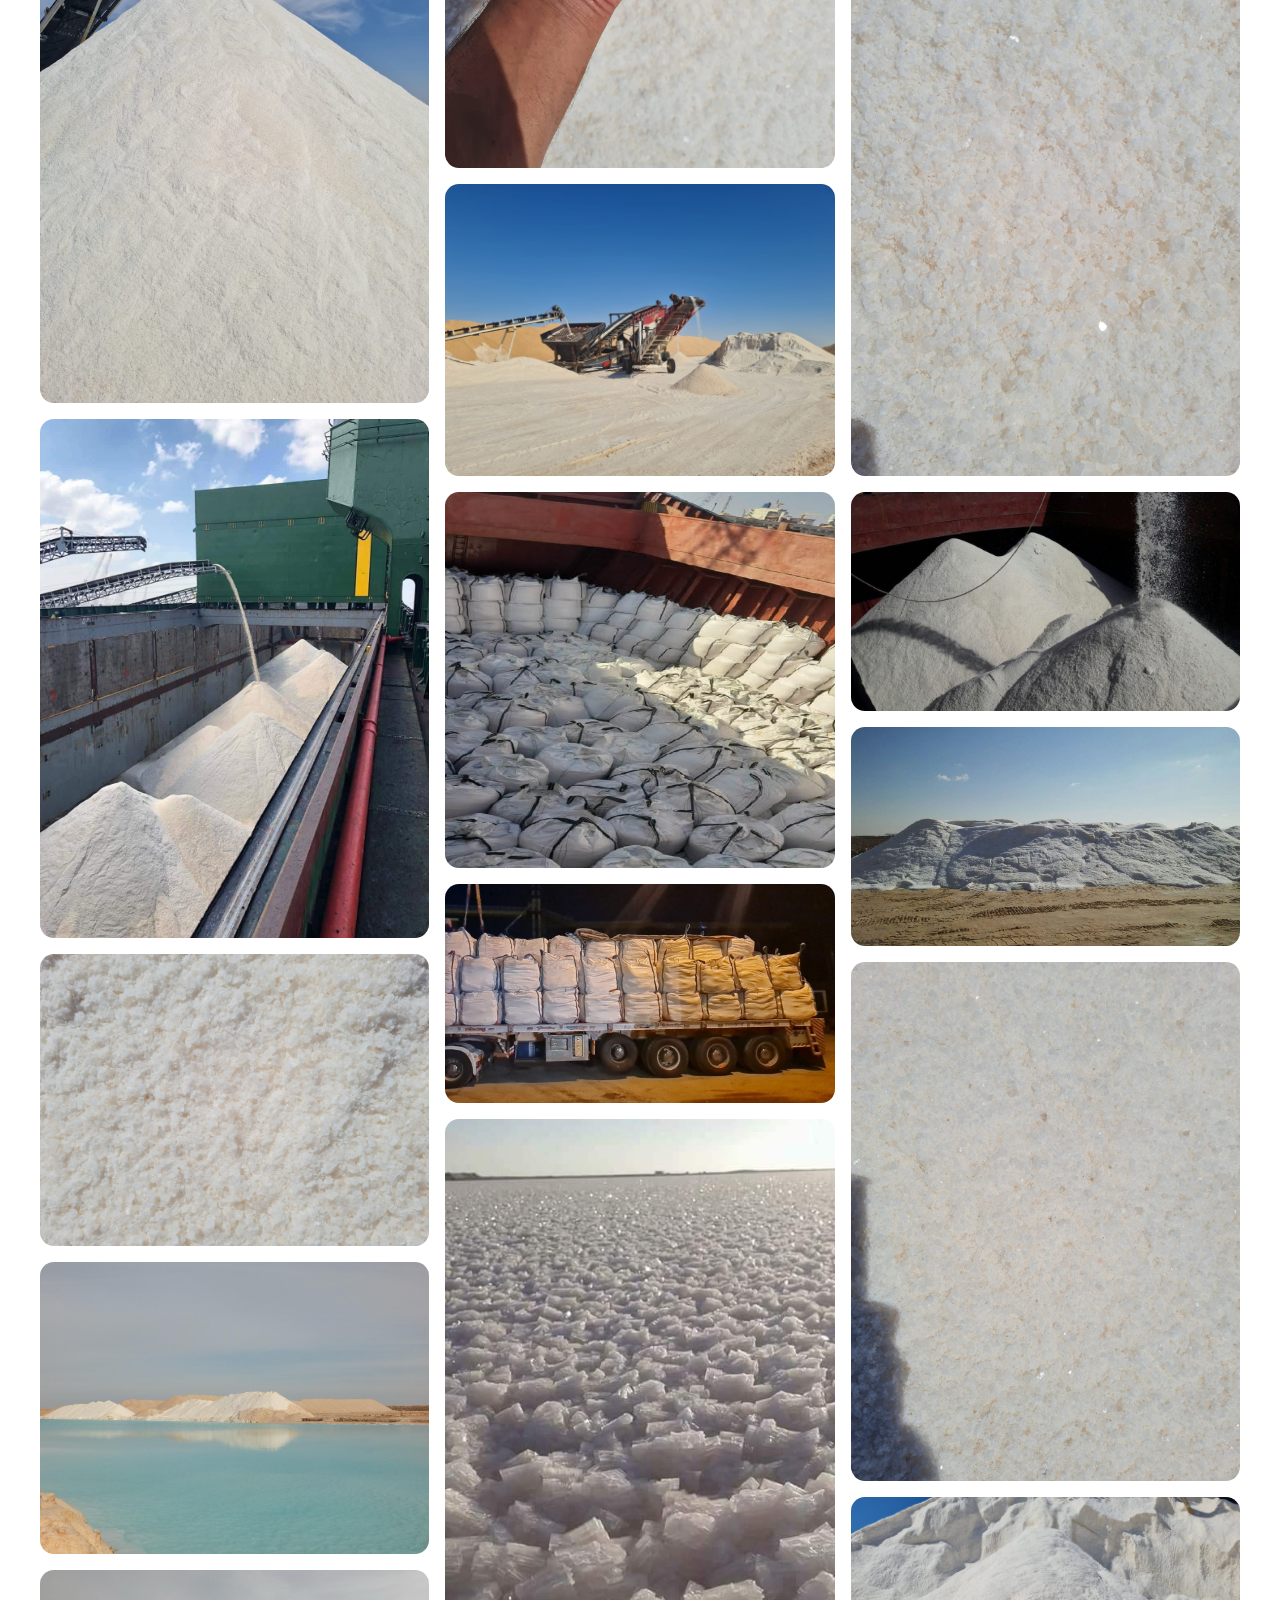
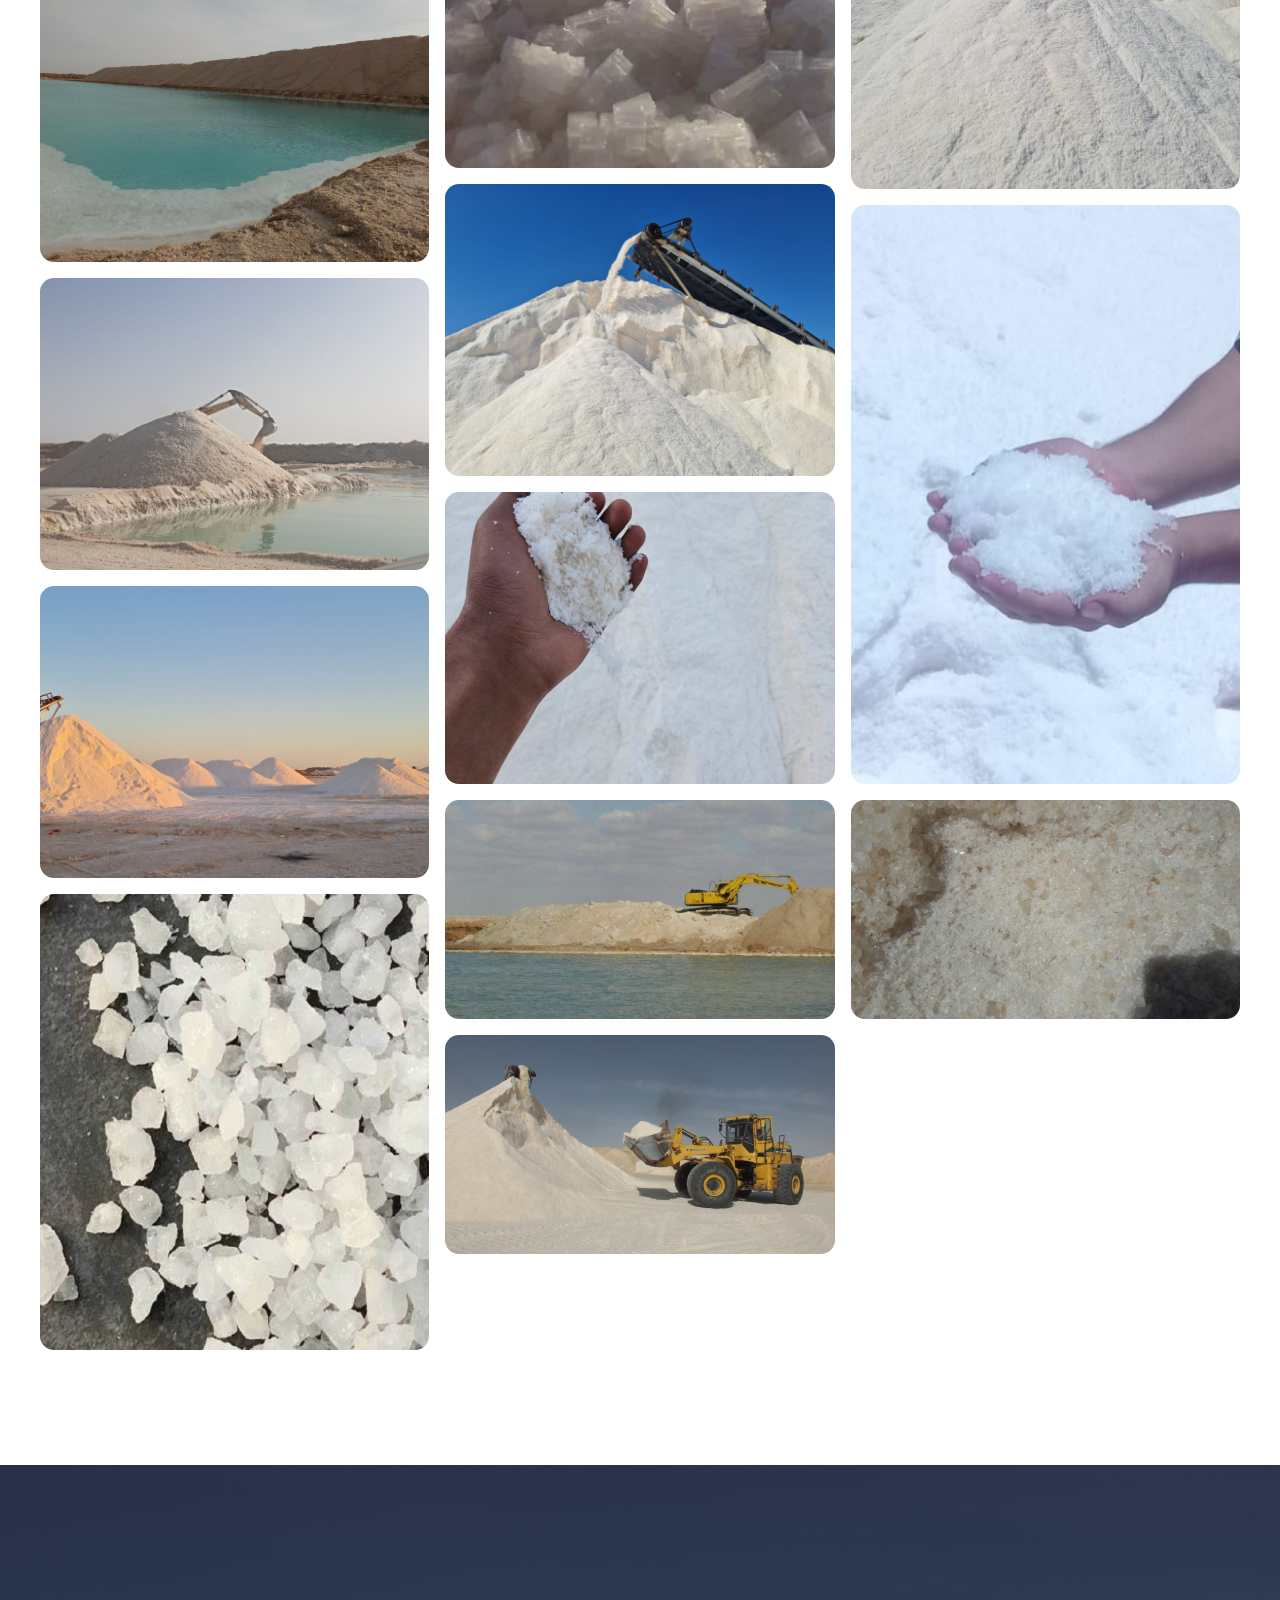
==== commit 46df873d: "Contact: add United States line and +1 to US phone" ====
--- a/index.html
+++ b/index.html
@@ -988,7 +988,7 @@
         <ul class="cta__contact">
           <li><svg aria-hidden="true"><use href="#i-pin"/></svg><div><small>Mining &amp; Production</small><address style="font-style: normal">Siwa, Marsa Matruh<br>Egypt</address></div></li>
           <li><svg aria-hidden="true"><use href="#i-pin"/></svg><div><small>Warehouse</small><address style="font-style: normal">Minaa Alexandria<br>Alexandria, Egypt</address><a href="mailto:info@saltbridgeglobal.com">info@saltbridgeglobal.com</a><br><a href="tel:+201116660918">+20 111 666 0918</a></div></li>
-          <li><svg aria-hidden="true"><use href="#i-pin"/></svg><div><small>Contracting &amp; Sales</small><address style="font-style: normal">59-35 Menahan St<br>Ridgewood, NY 11385</address><a href="mailto:sales@saltbridgeglobal.com">sales@saltbridgeglobal.com</a><br><a href="tel:+19296943611">(929) 694-3611</a></div></li>
+          <li><svg aria-hidden="true"><use href="#i-pin"/></svg><div><small>Contracting &amp; Sales</small><address style="font-style: normal">59-35 Menahan St<br>Ridgewood, NY 11385<br>United States</address><a href="mailto:sales@saltbridgeglobal.com">sales@saltbridgeglobal.com</a><br><a href="tel:+19296943611">+1 (929) 694-3611</a></div></li>
         </ul>
       </div>
     </section>
@@ -1279,7 +1279,7 @@
         form.reset();
         status.textContent = 'Thank you — your request has been sent. Our team will get back to you shortly.';
       } catch (err) {
-        status.innerHTML = 'Sorry, your request could not be sent. Please email <a href="mailto:info@saltbridgeglobal.com">info@saltbridgeglobal.com</a> or call <a href="tel:+19296943611">(929) 694-3611</a>.';
+        status.innerHTML = 'Sorry, your request could not be sent. Please email <a href="mailto:info@saltbridgeglobal.com">info@saltbridgeglobal.com</a> or call <a href="tel:+19296943611">+1 (929) 694-3611</a>.';
       } finally {
         submitBtn.disabled = false;
       }
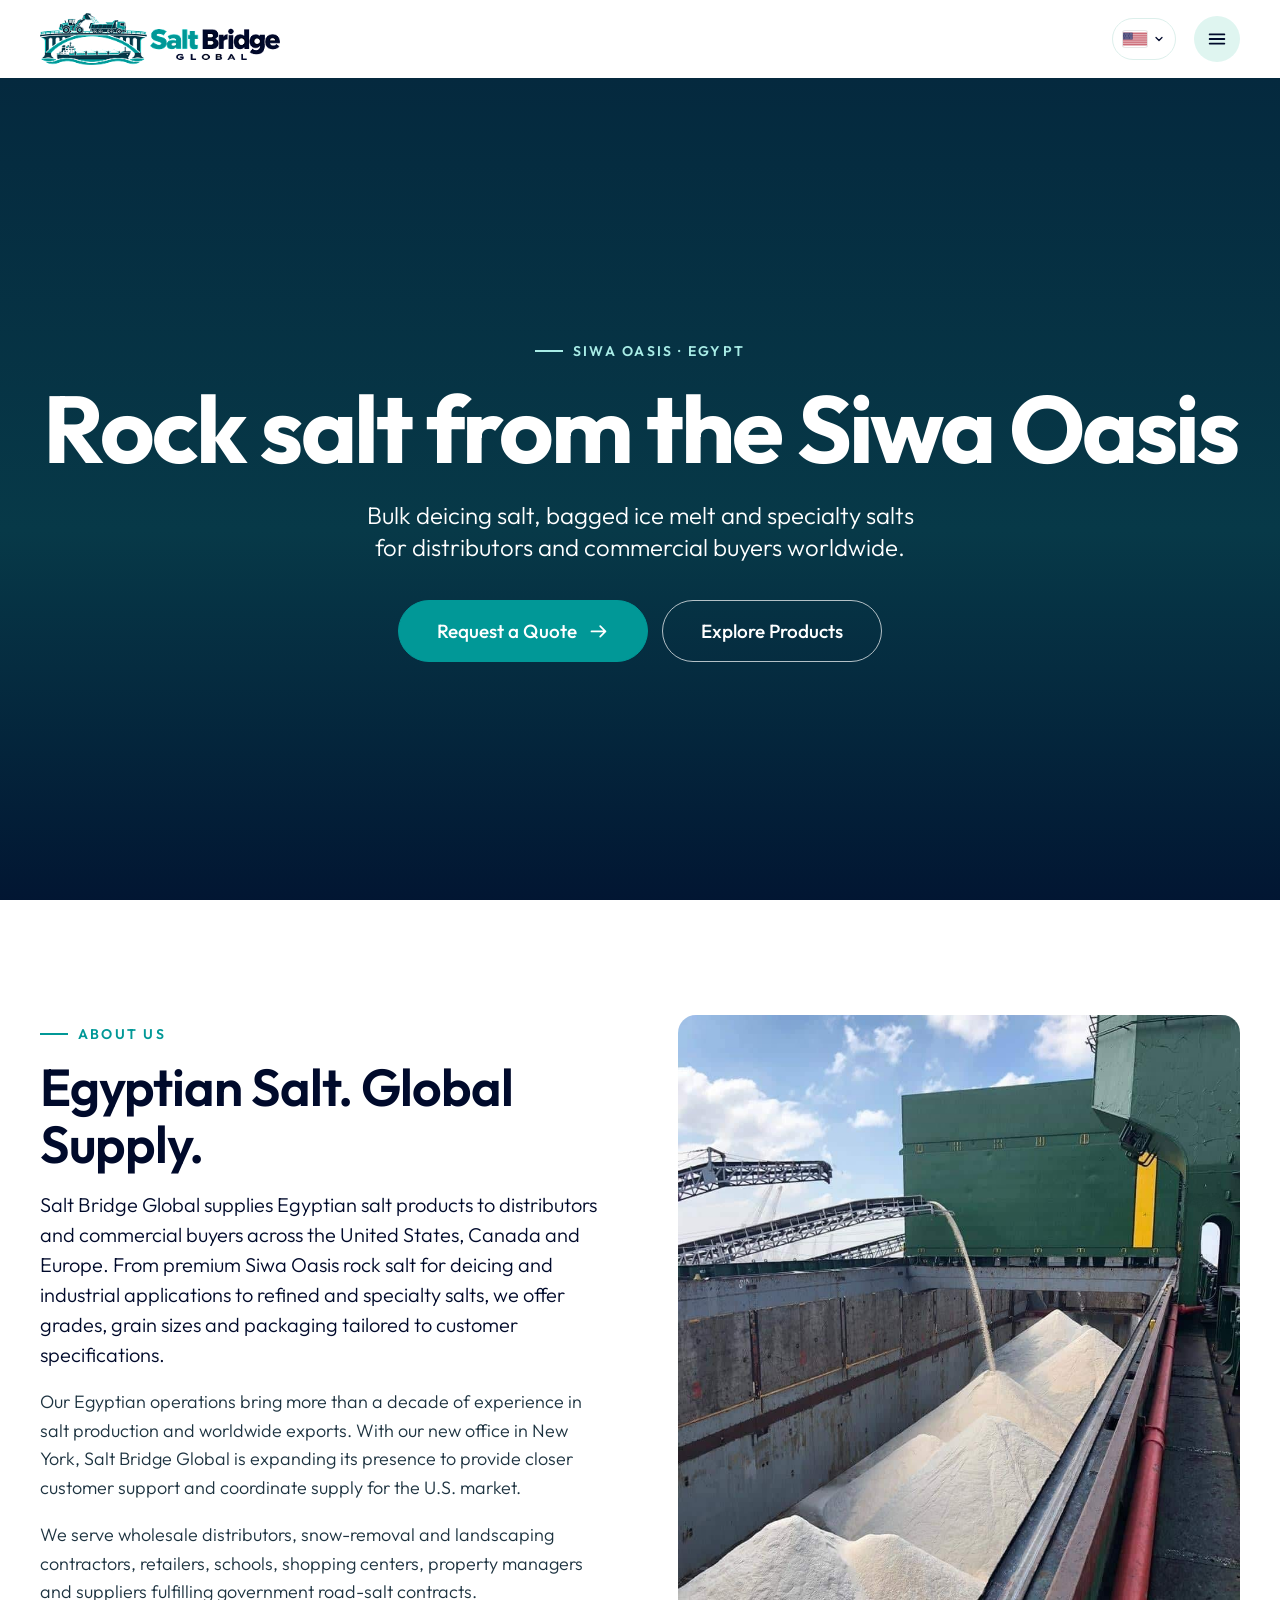
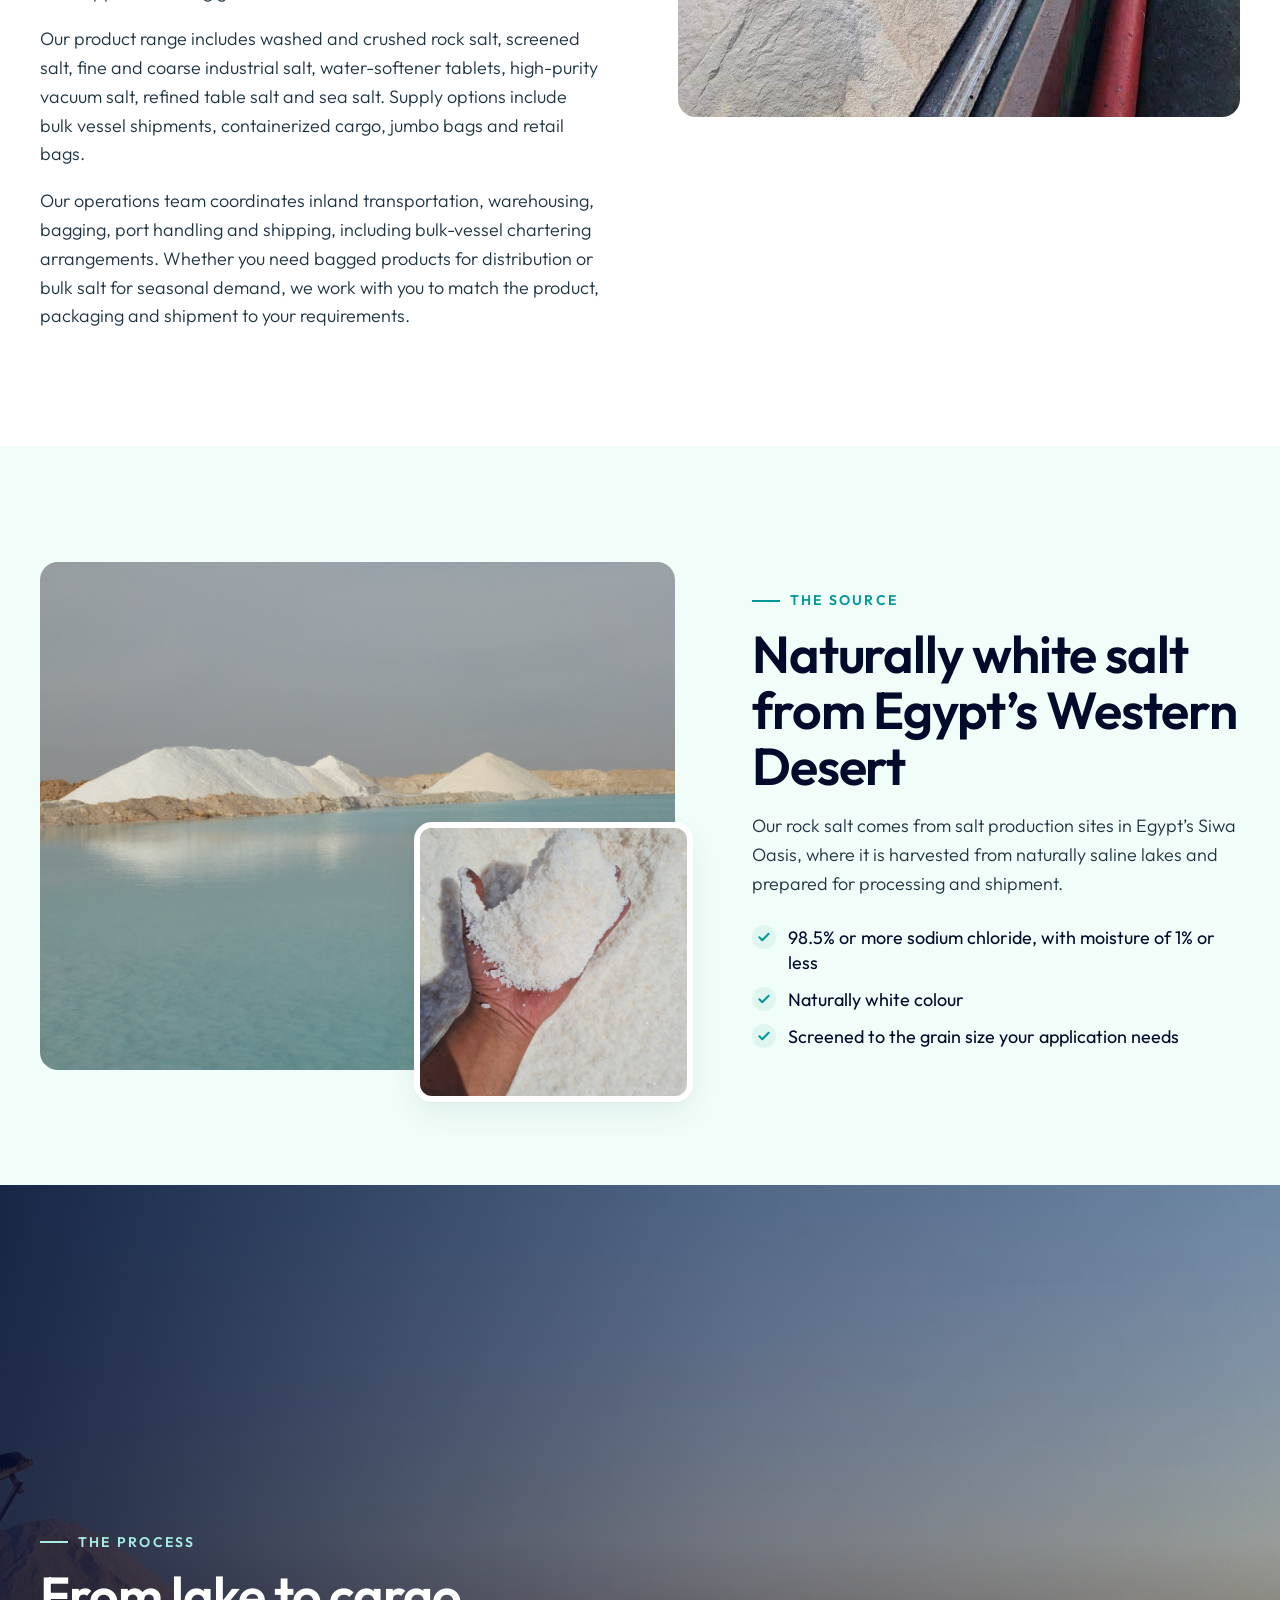
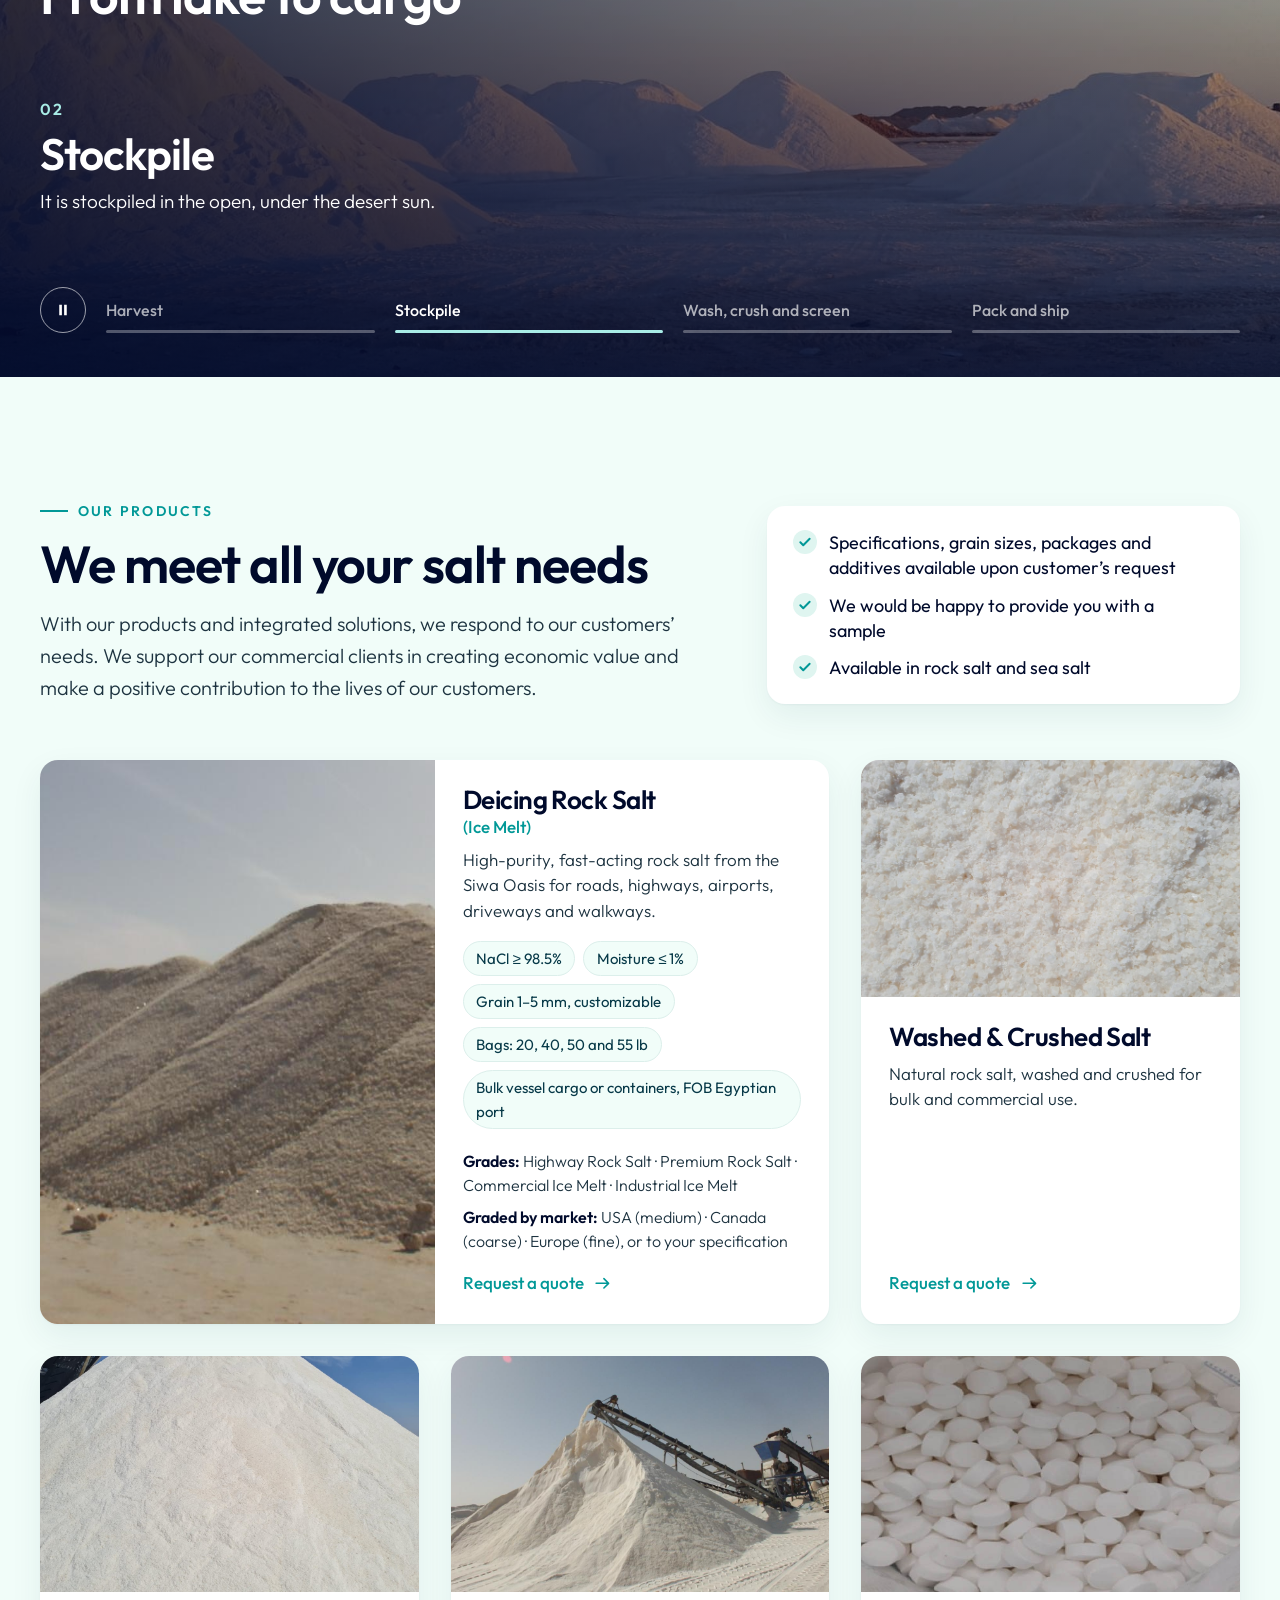
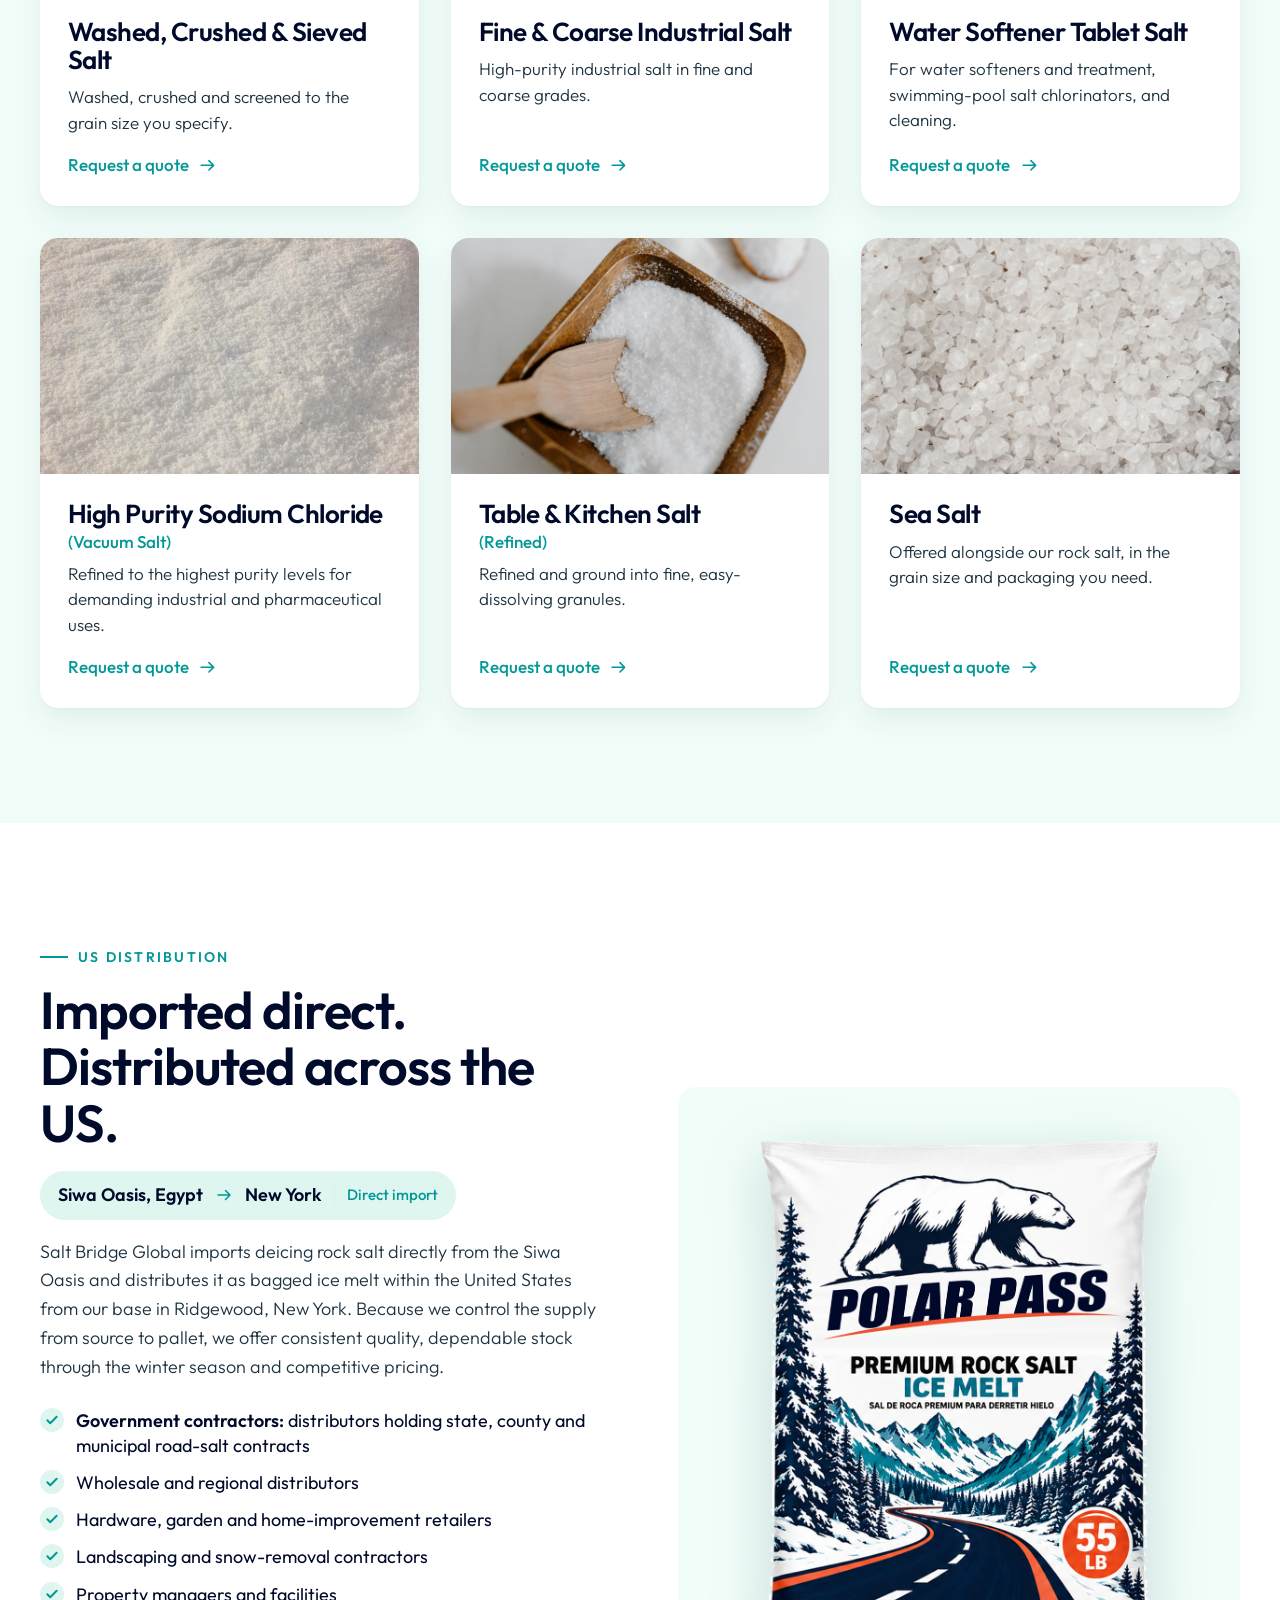
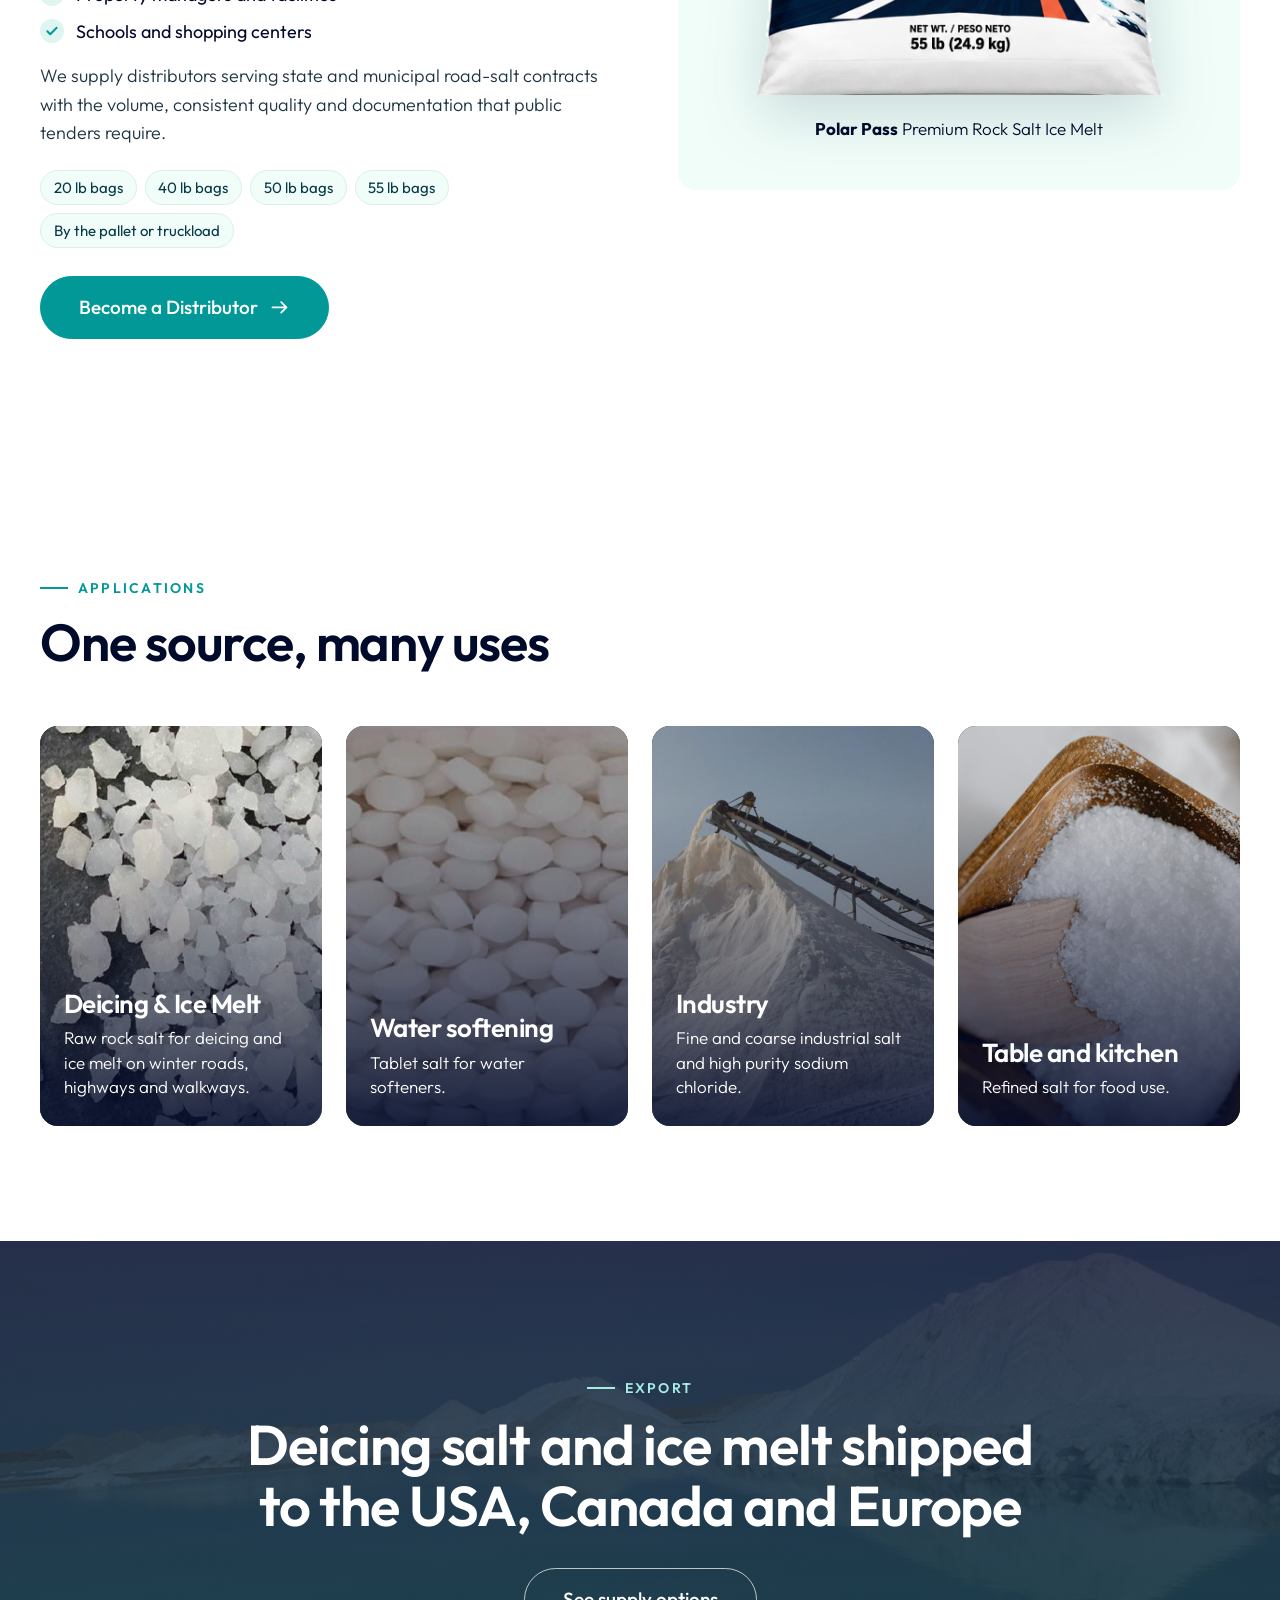
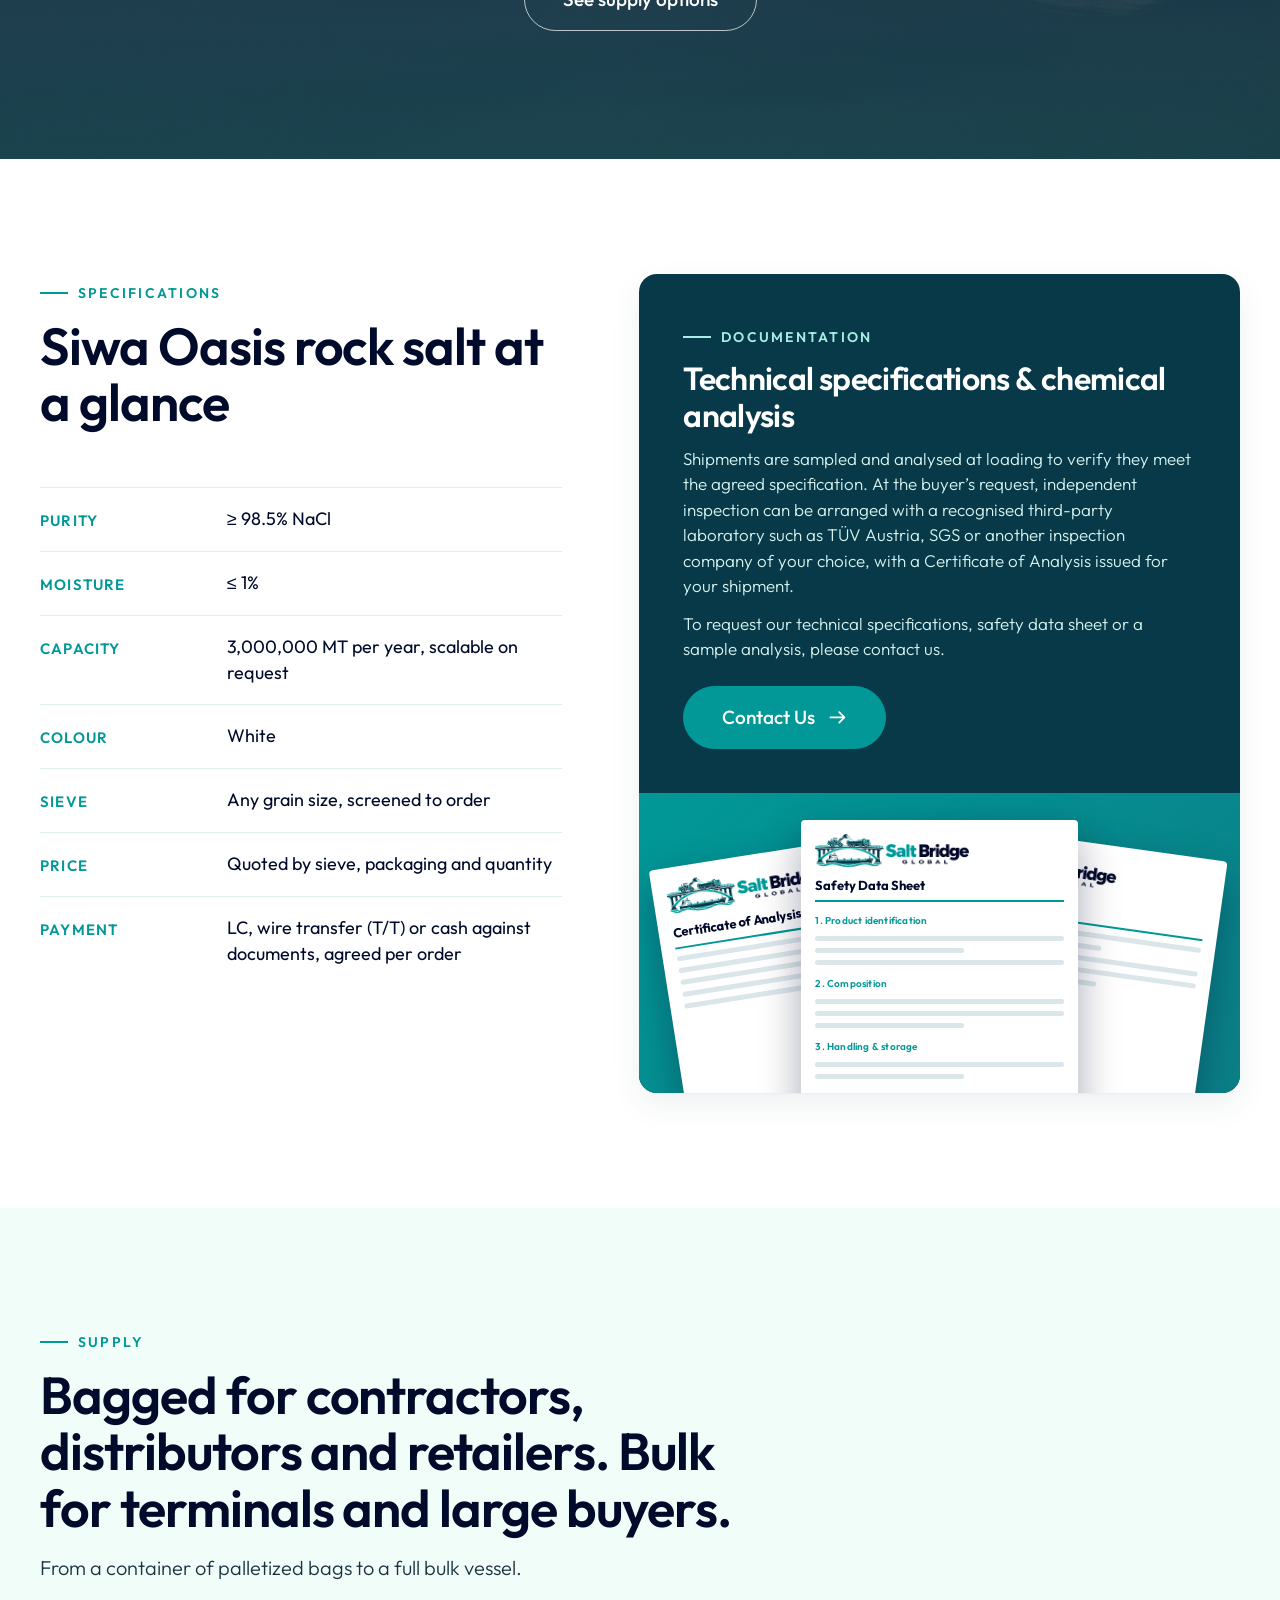
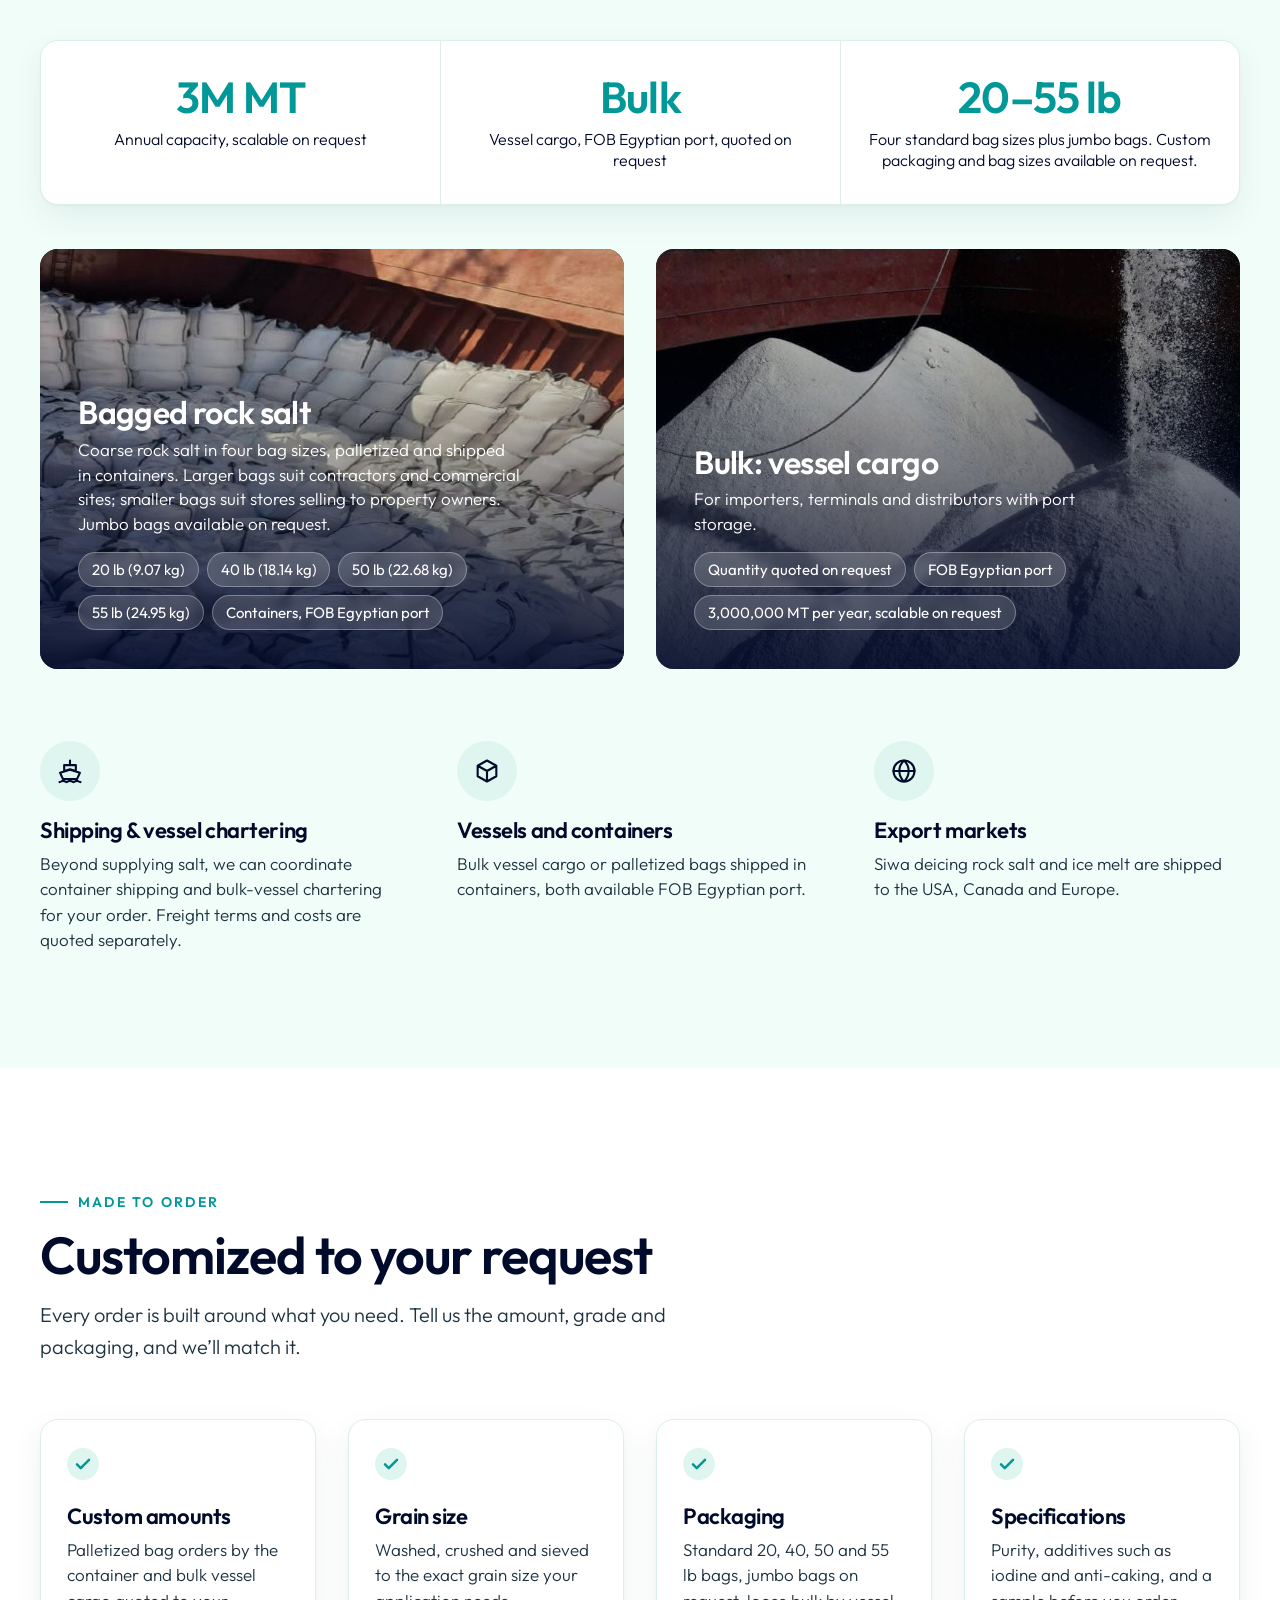
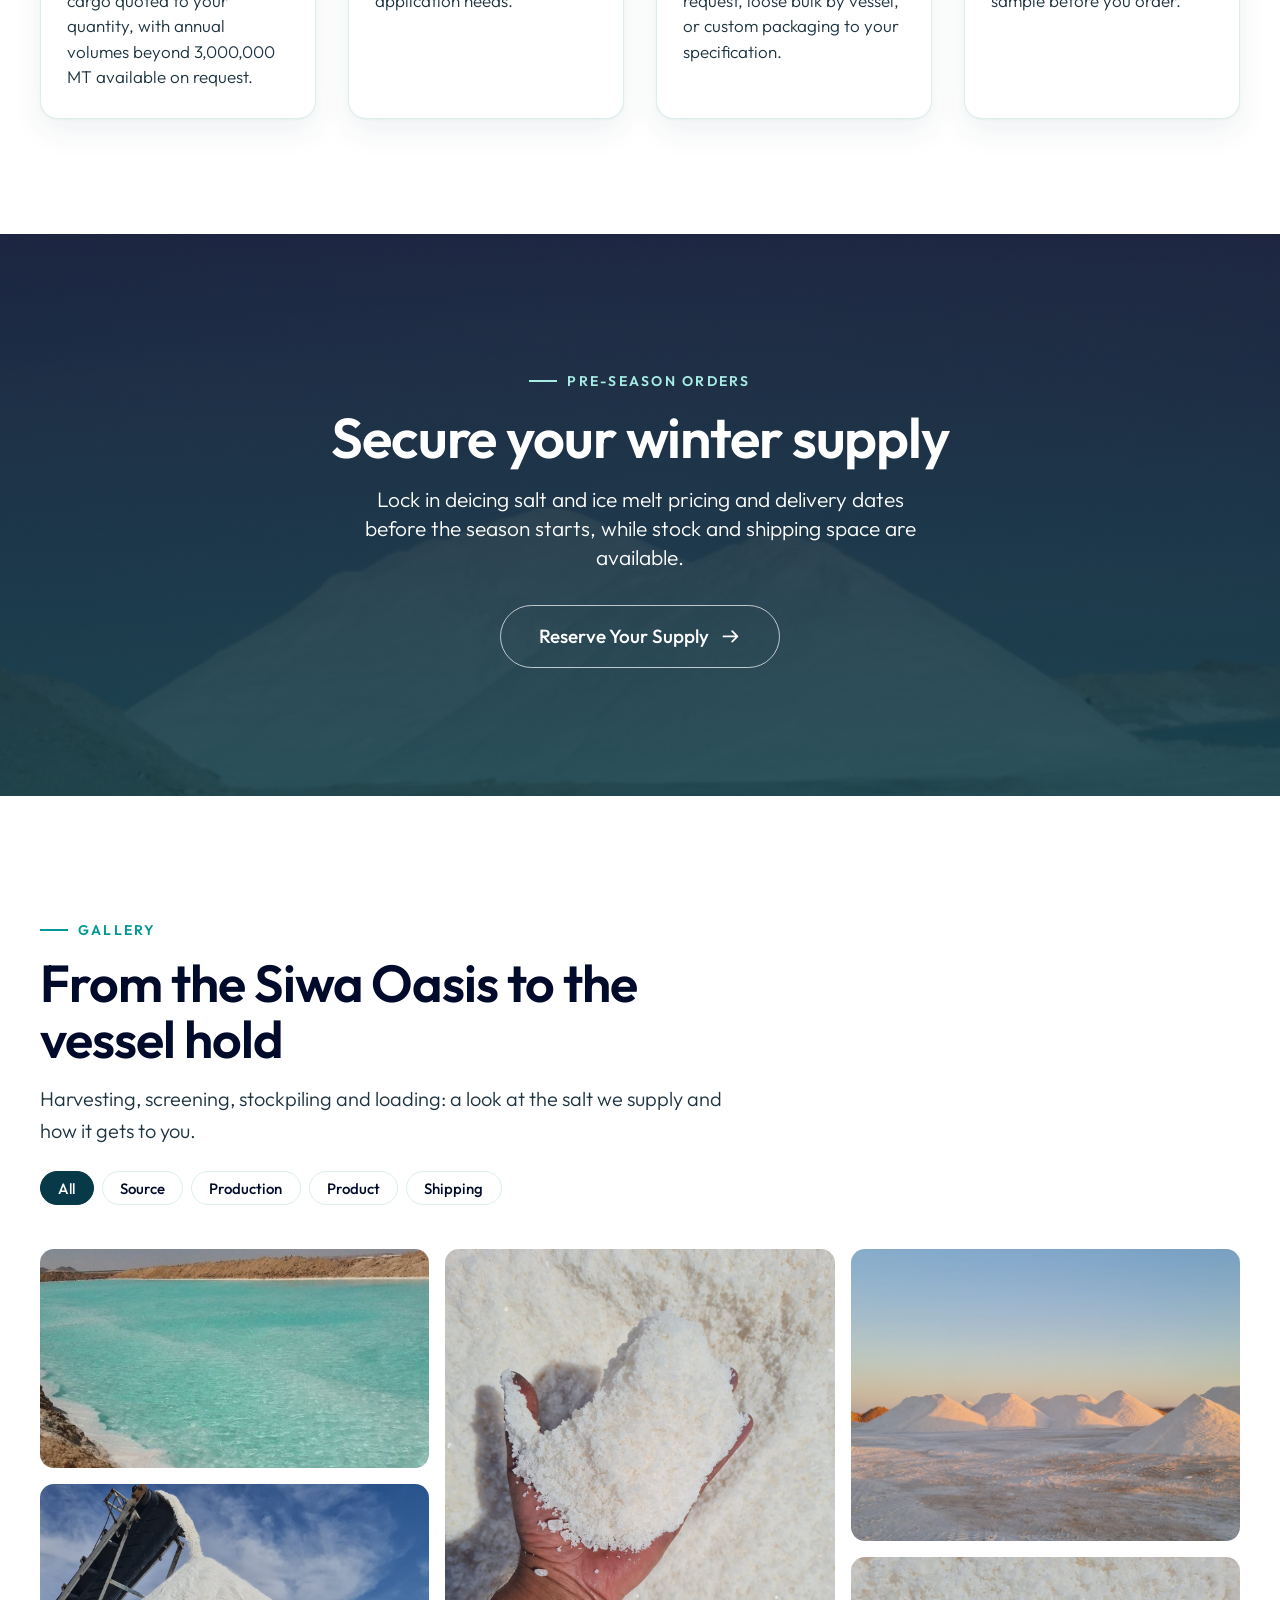
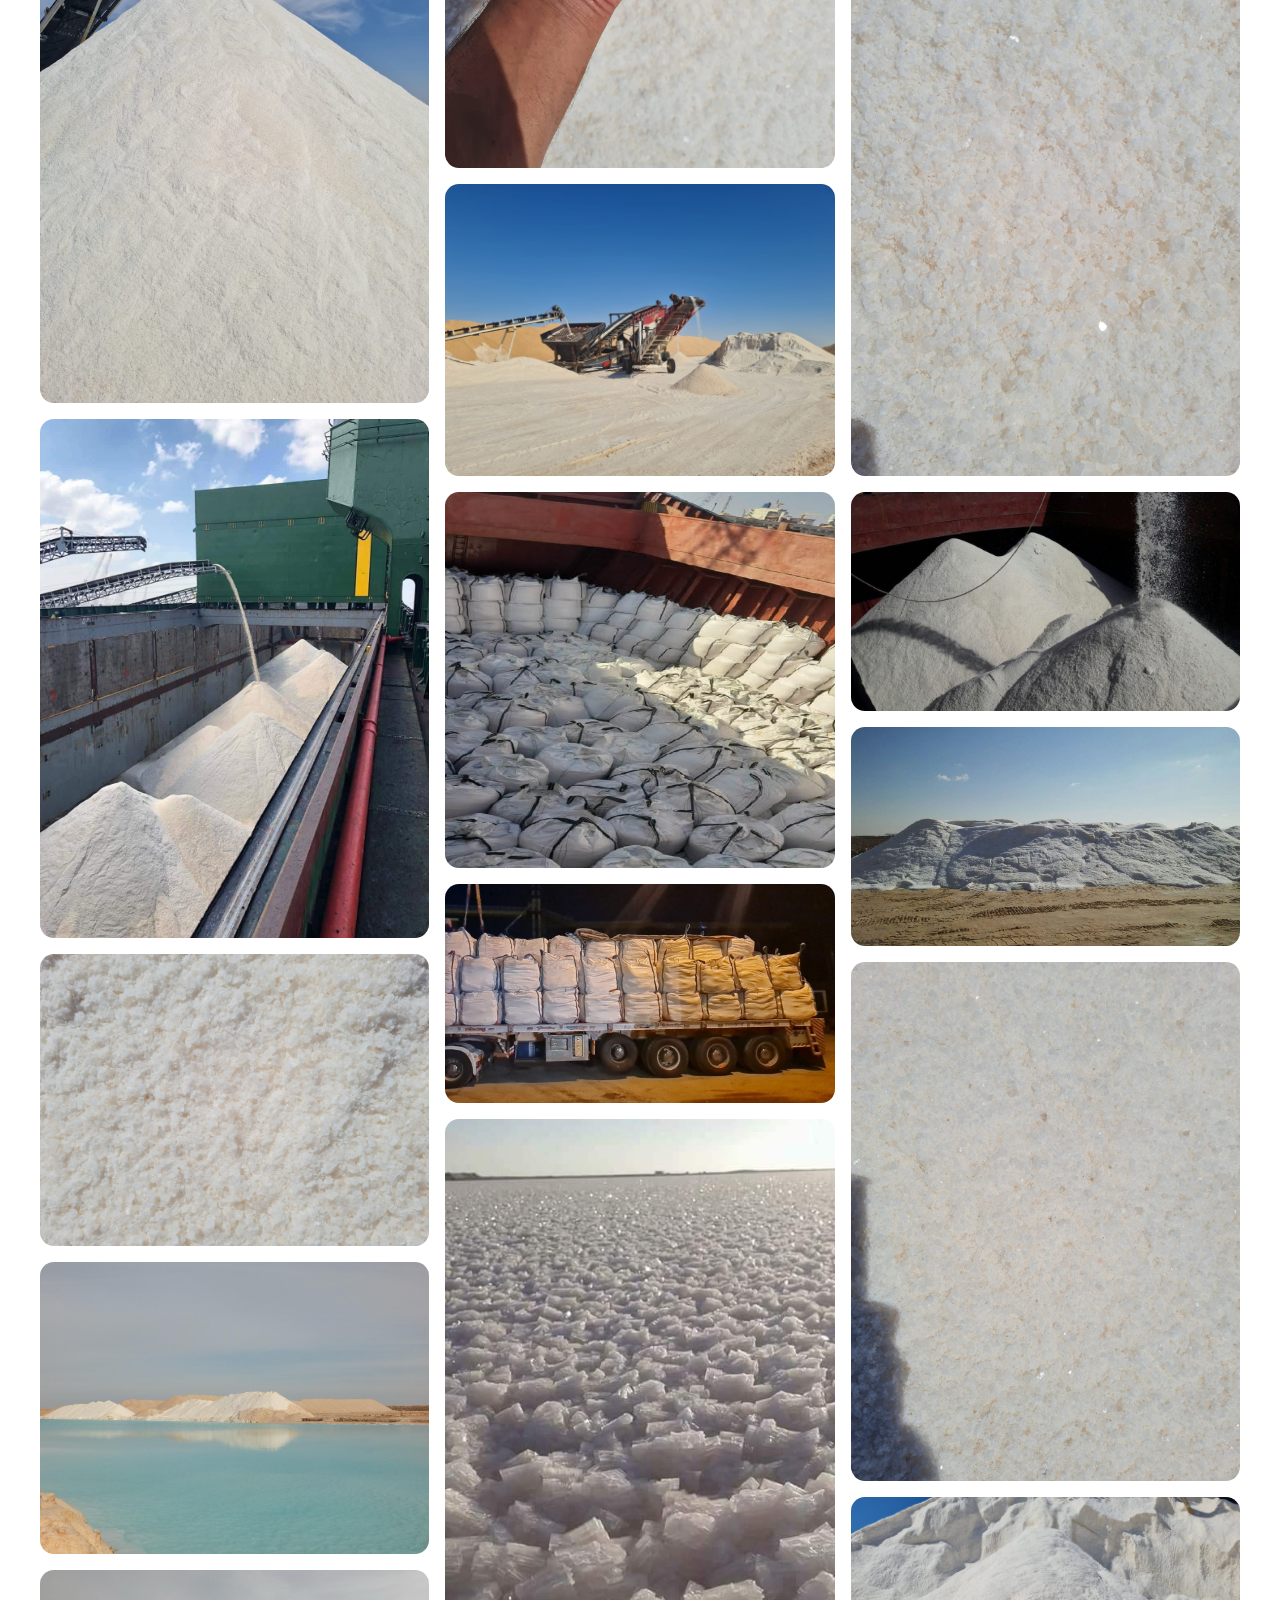
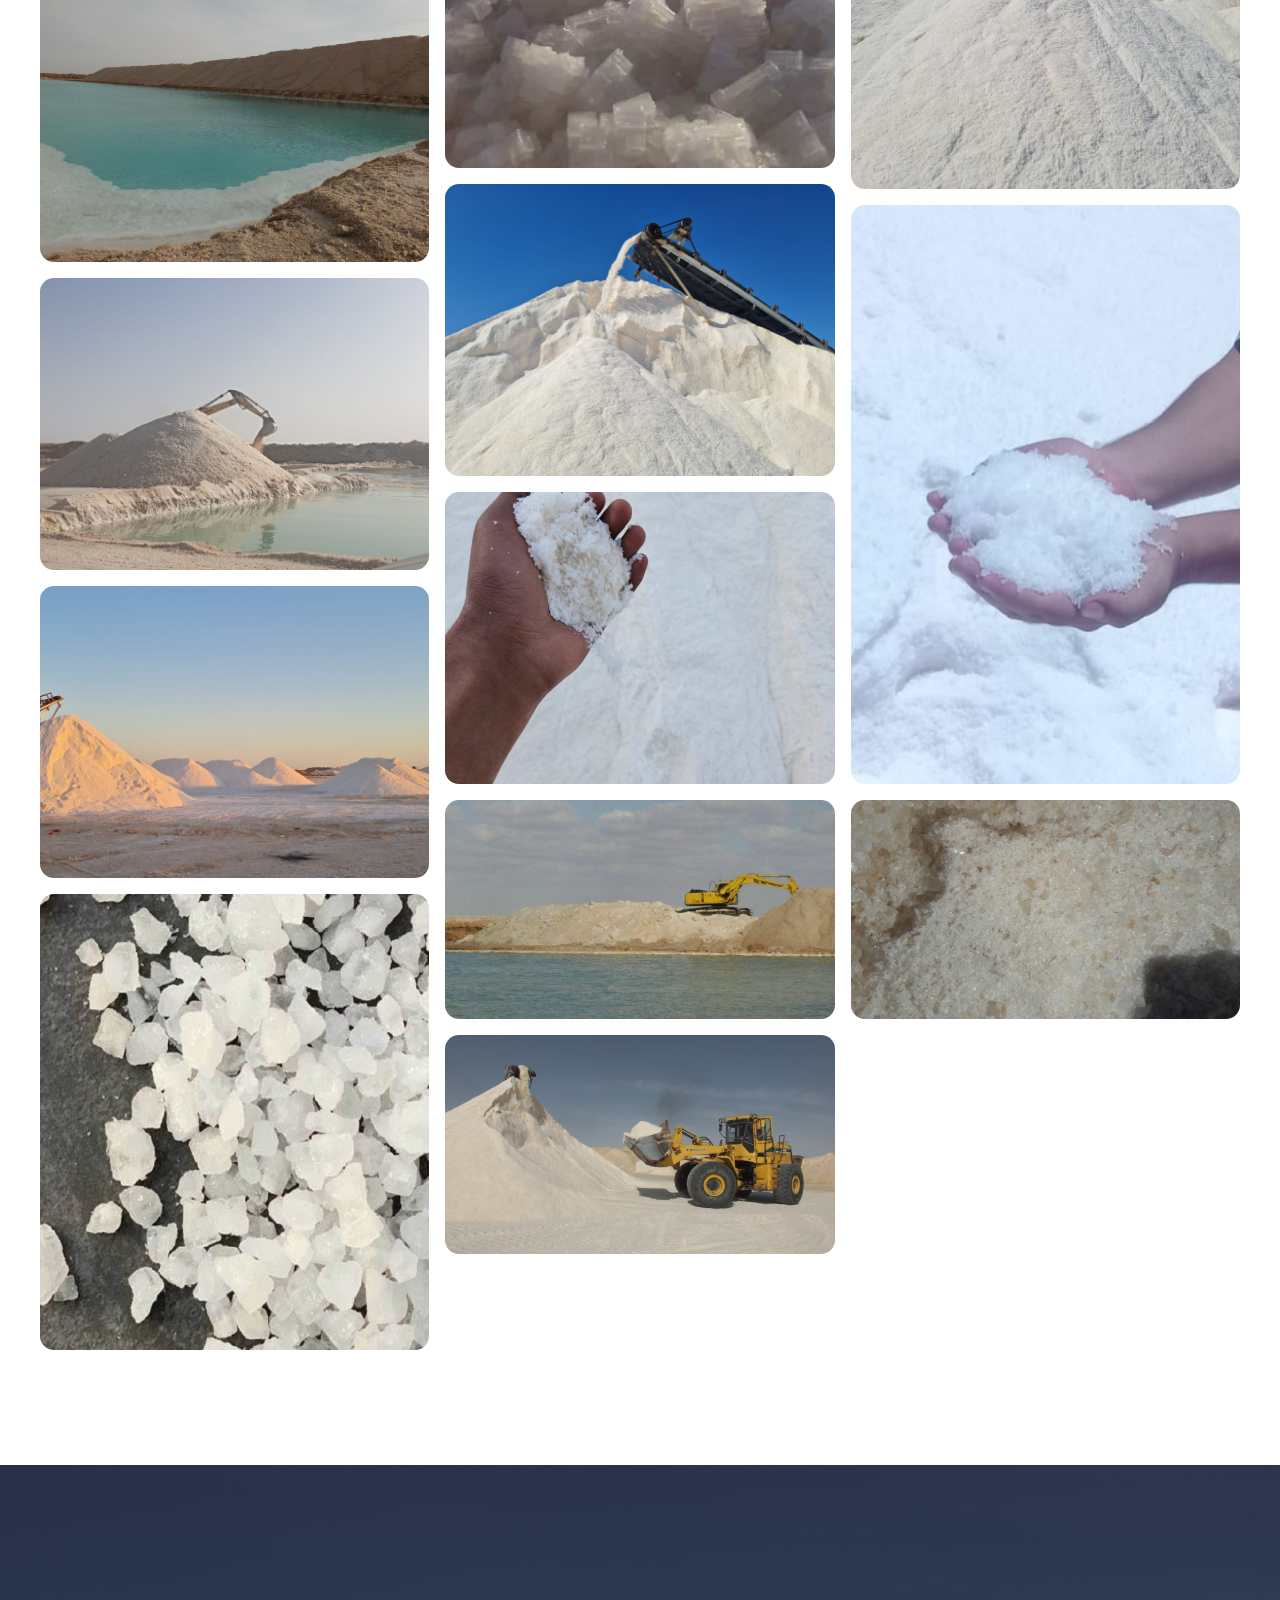
==== commit fab99e39: "New sea salt photo (close-up crystals)" ====
--- a/index.html
+++ b/index.html
@@ -690,7 +690,7 @@
             </div>
           </article>
           <article class="card reveal">
-            <img src="assets/photos/sea-salt.jpg" alt="Pile of harvested white sea salt in a coastal salt pan" loading="lazy">
+            <img src="assets/photos/sea-salt.jpg" alt="Close-up of coarse white sea salt crystals" loading="lazy">
             <div class="card__body">
               <h3>Sea Salt</h3>
               <p>Offered alongside our rock salt, in the grain size and packaging you need.</p>
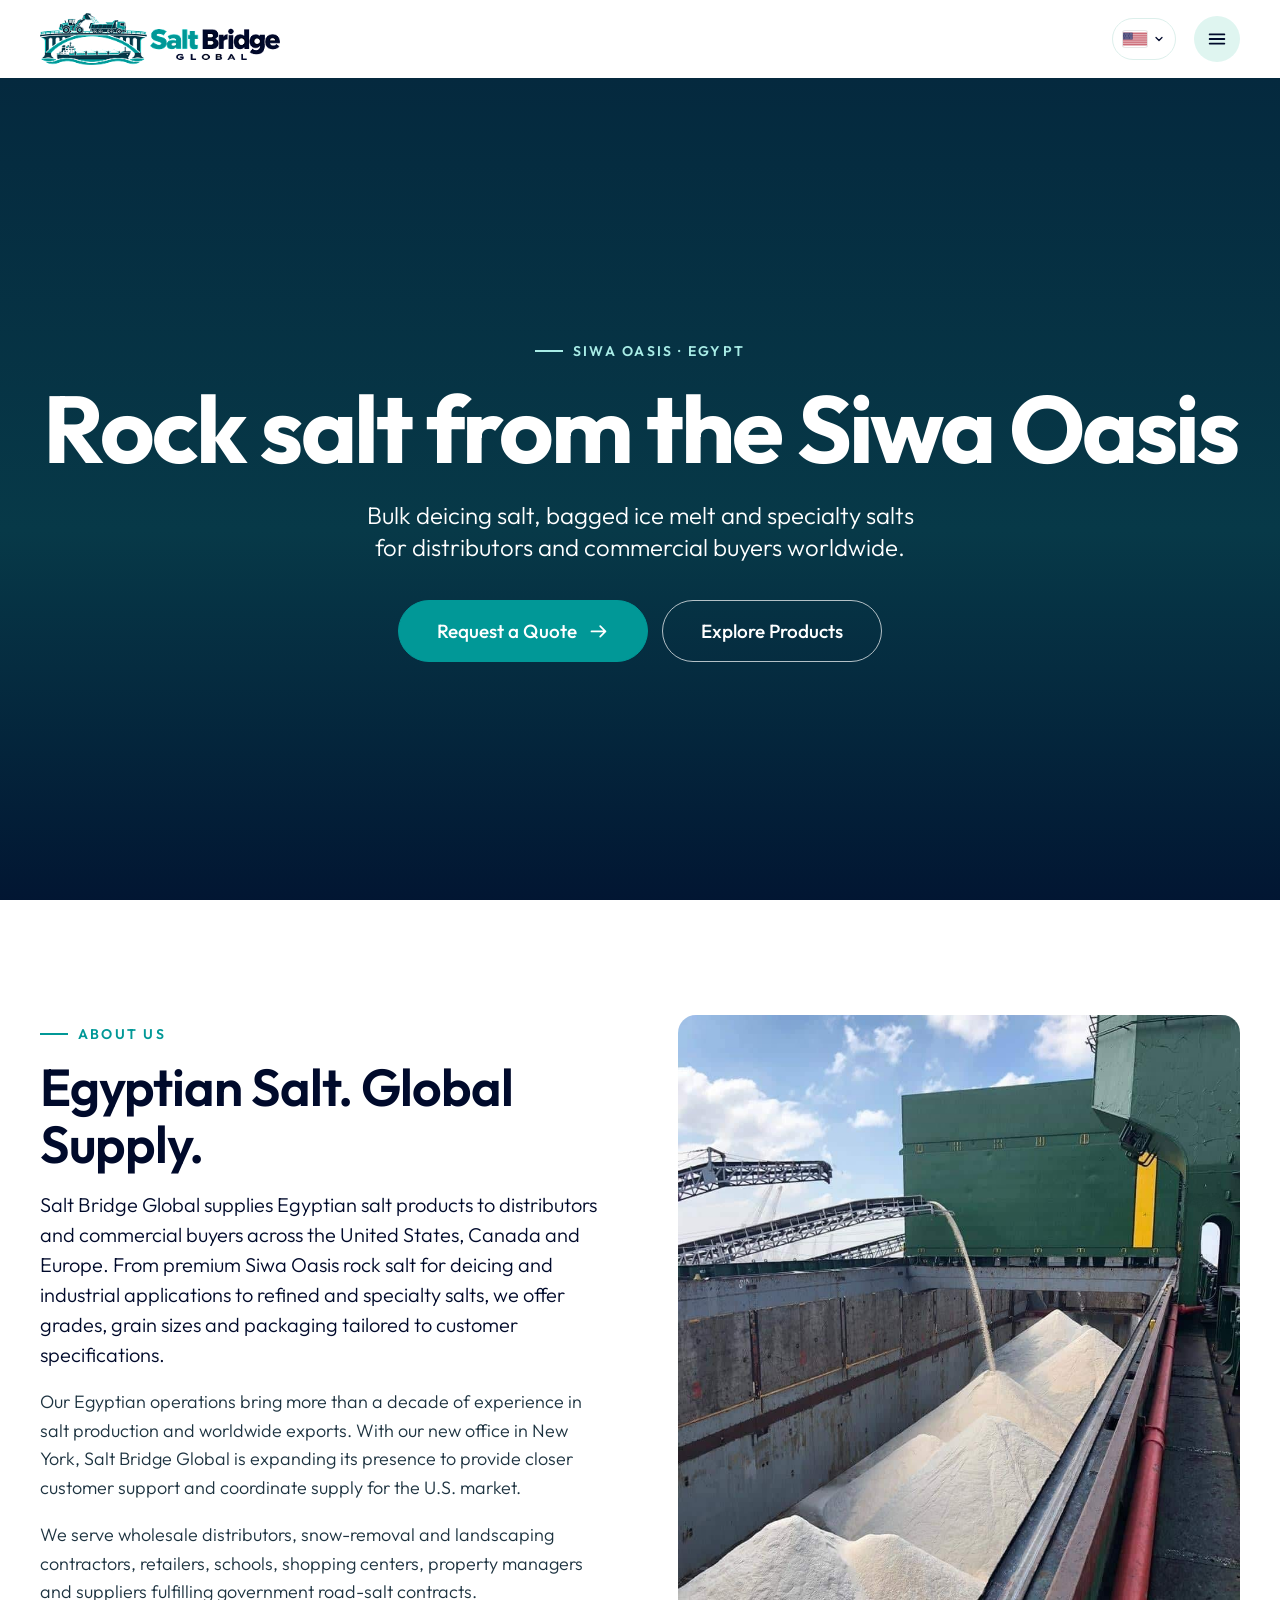
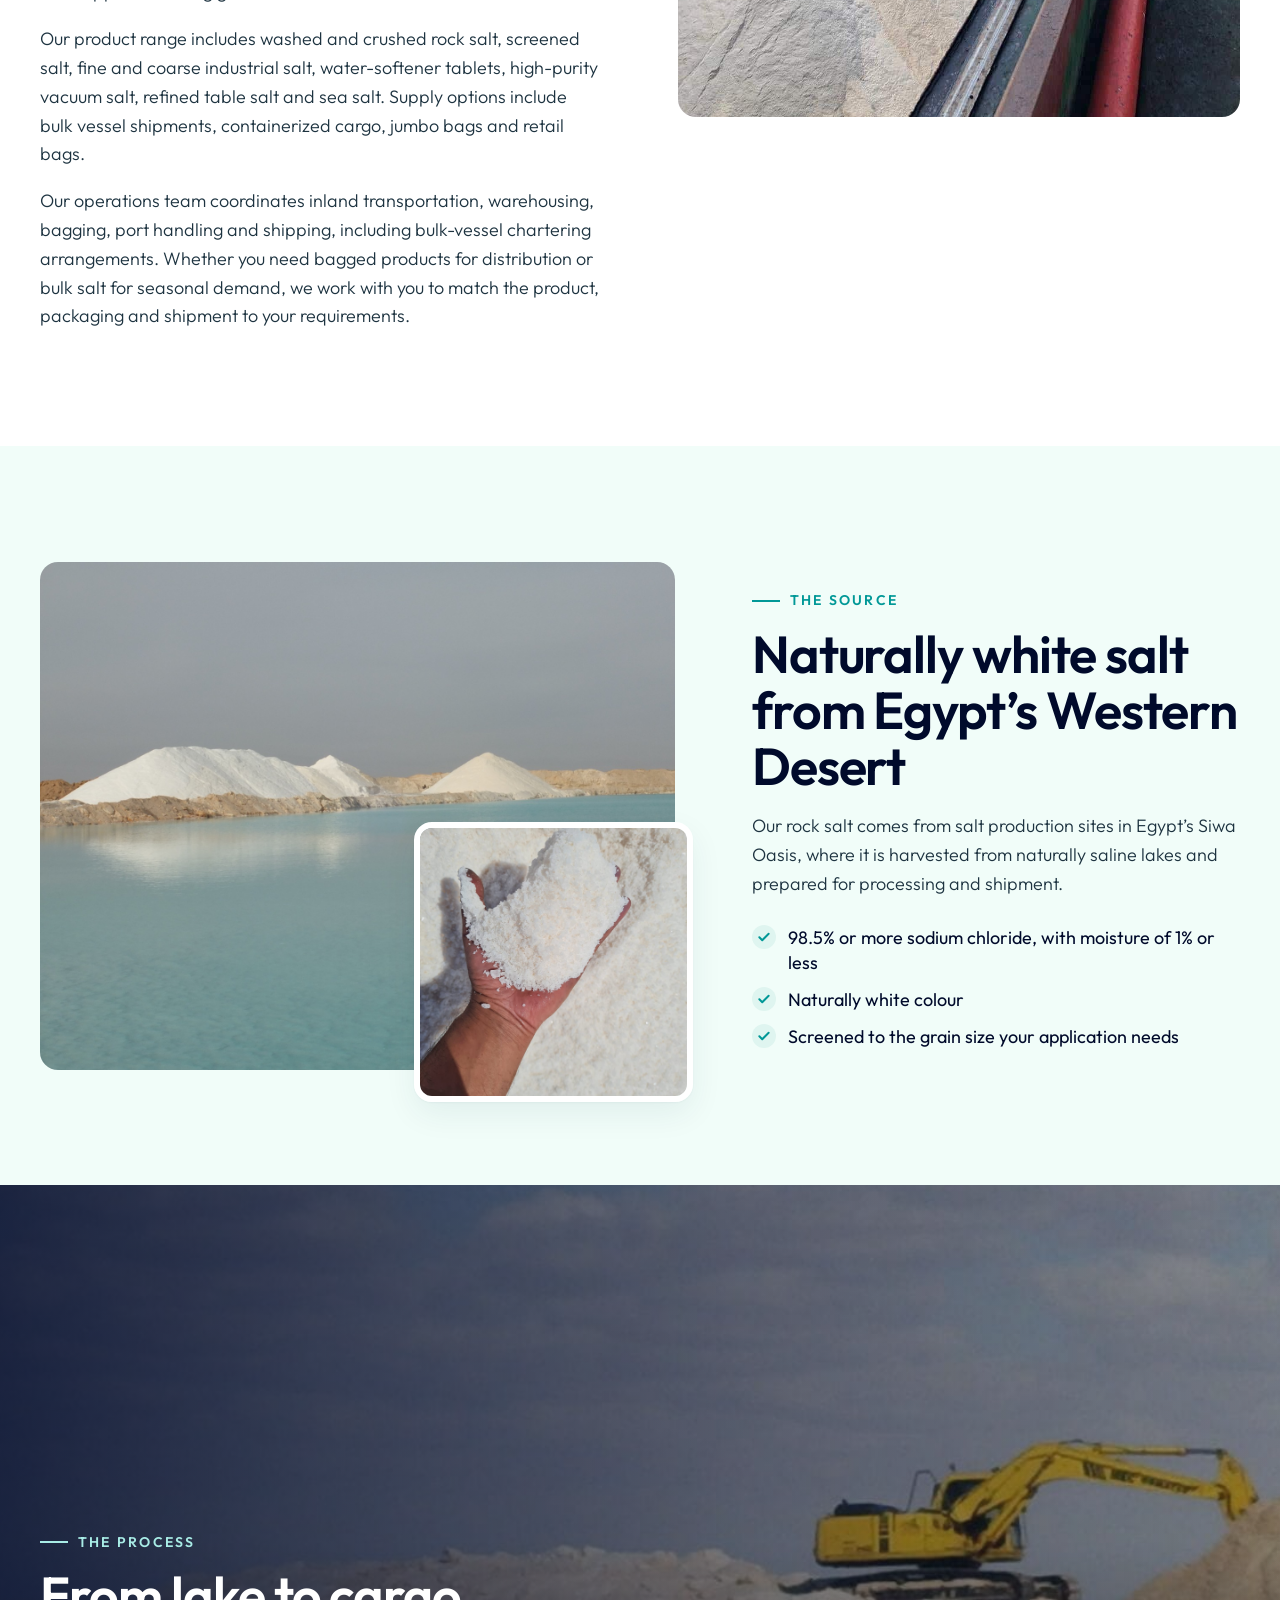
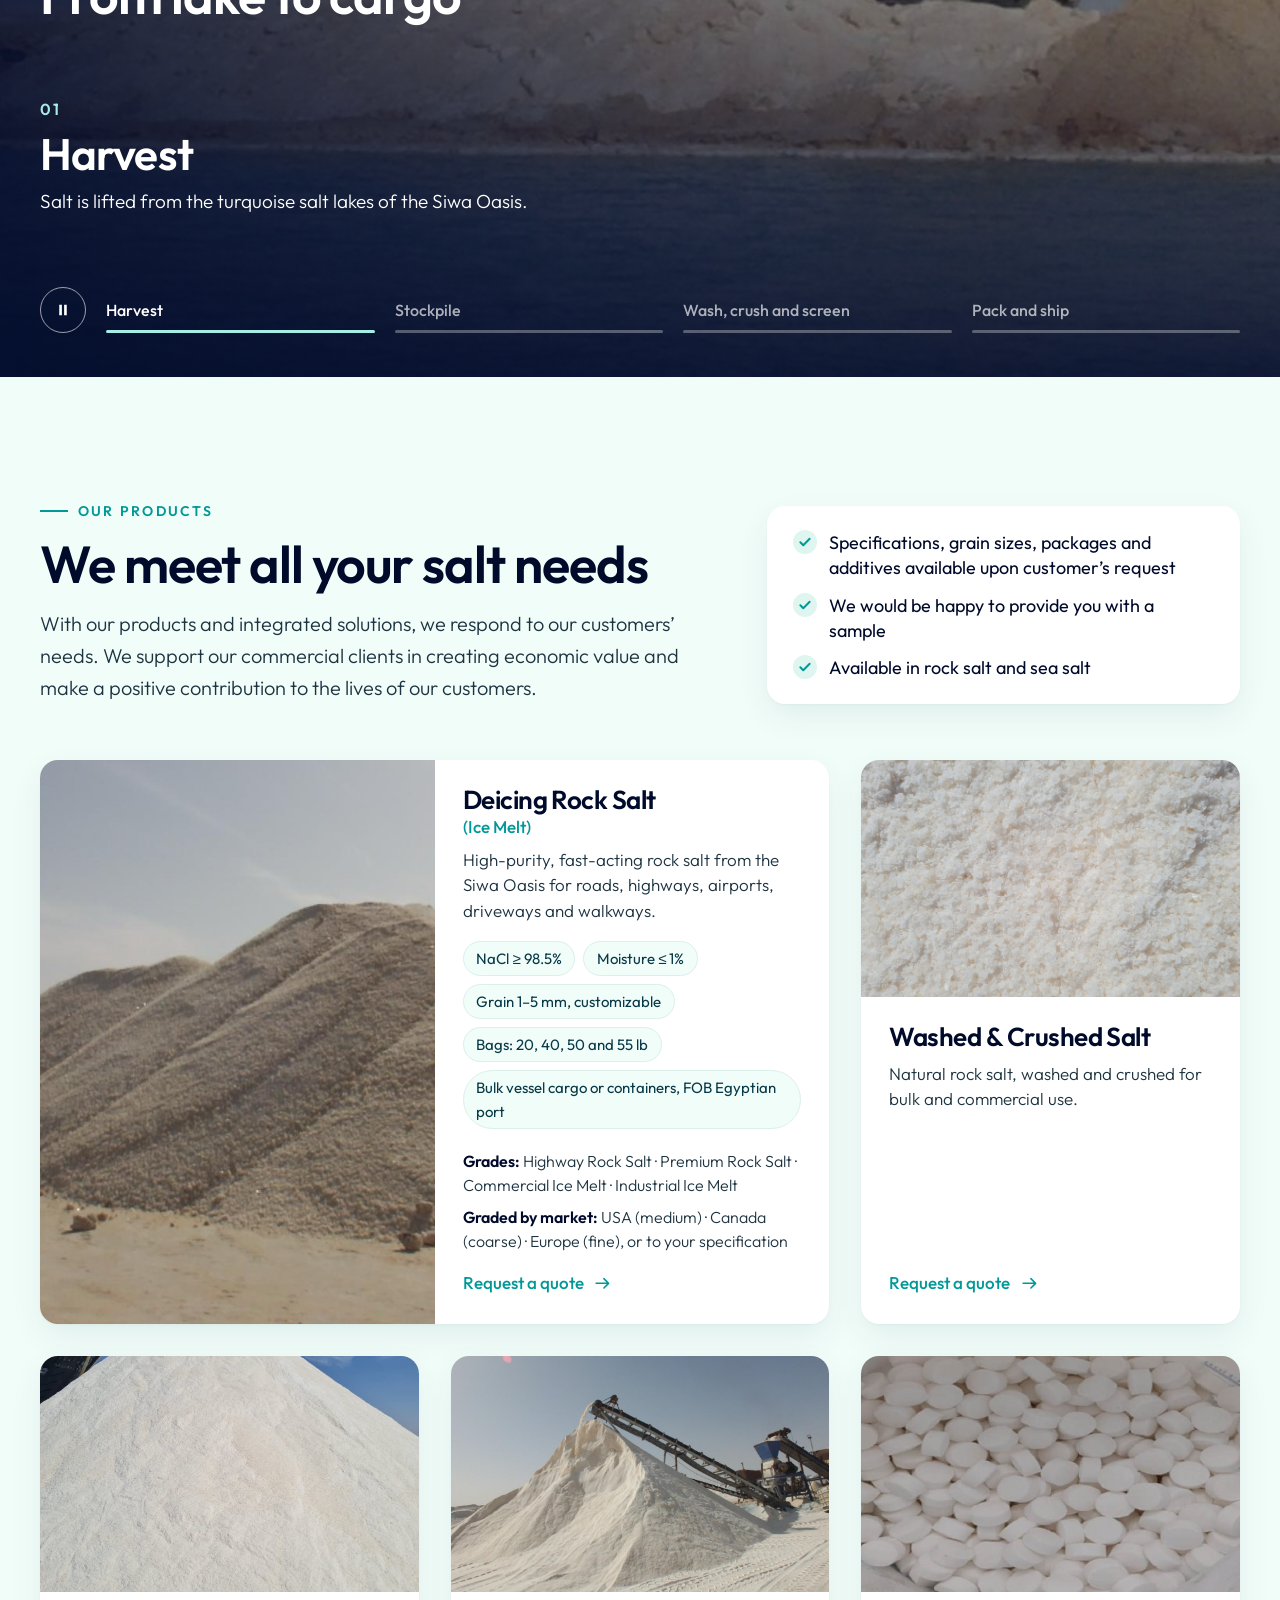
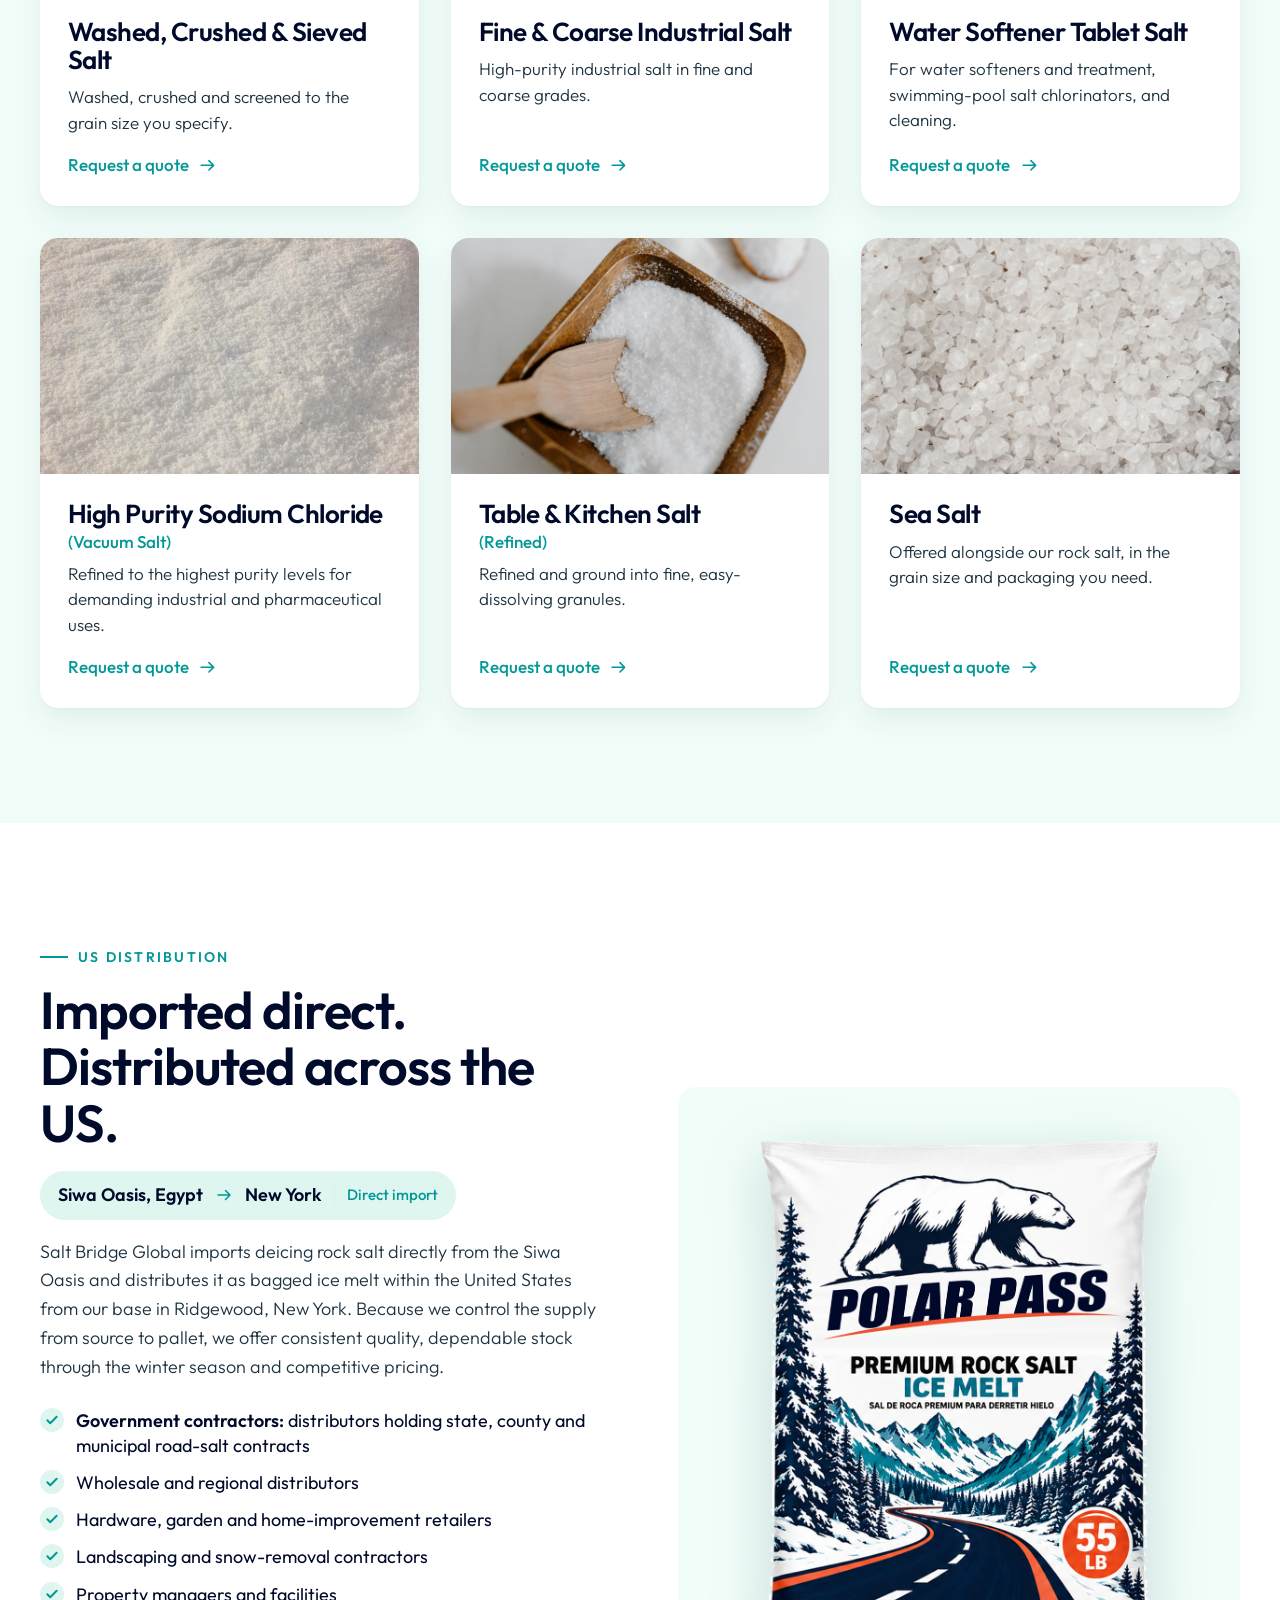
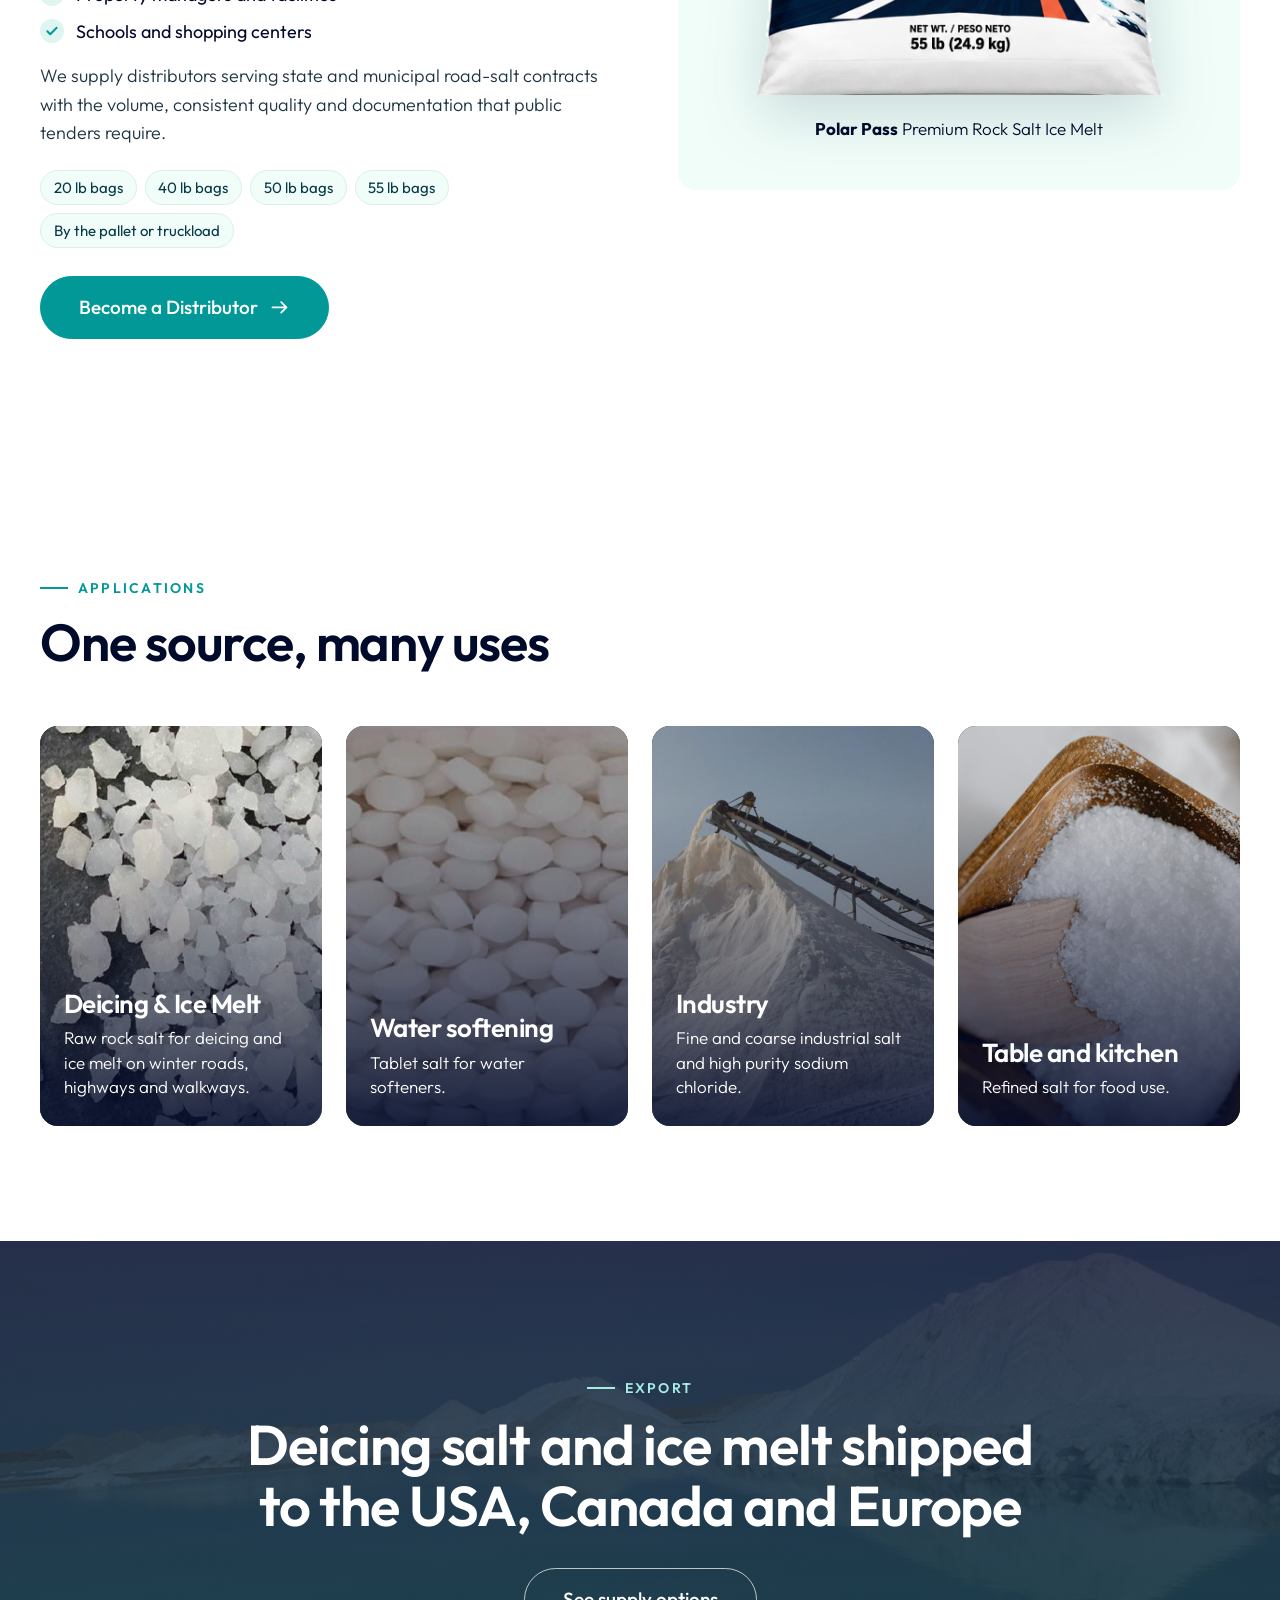
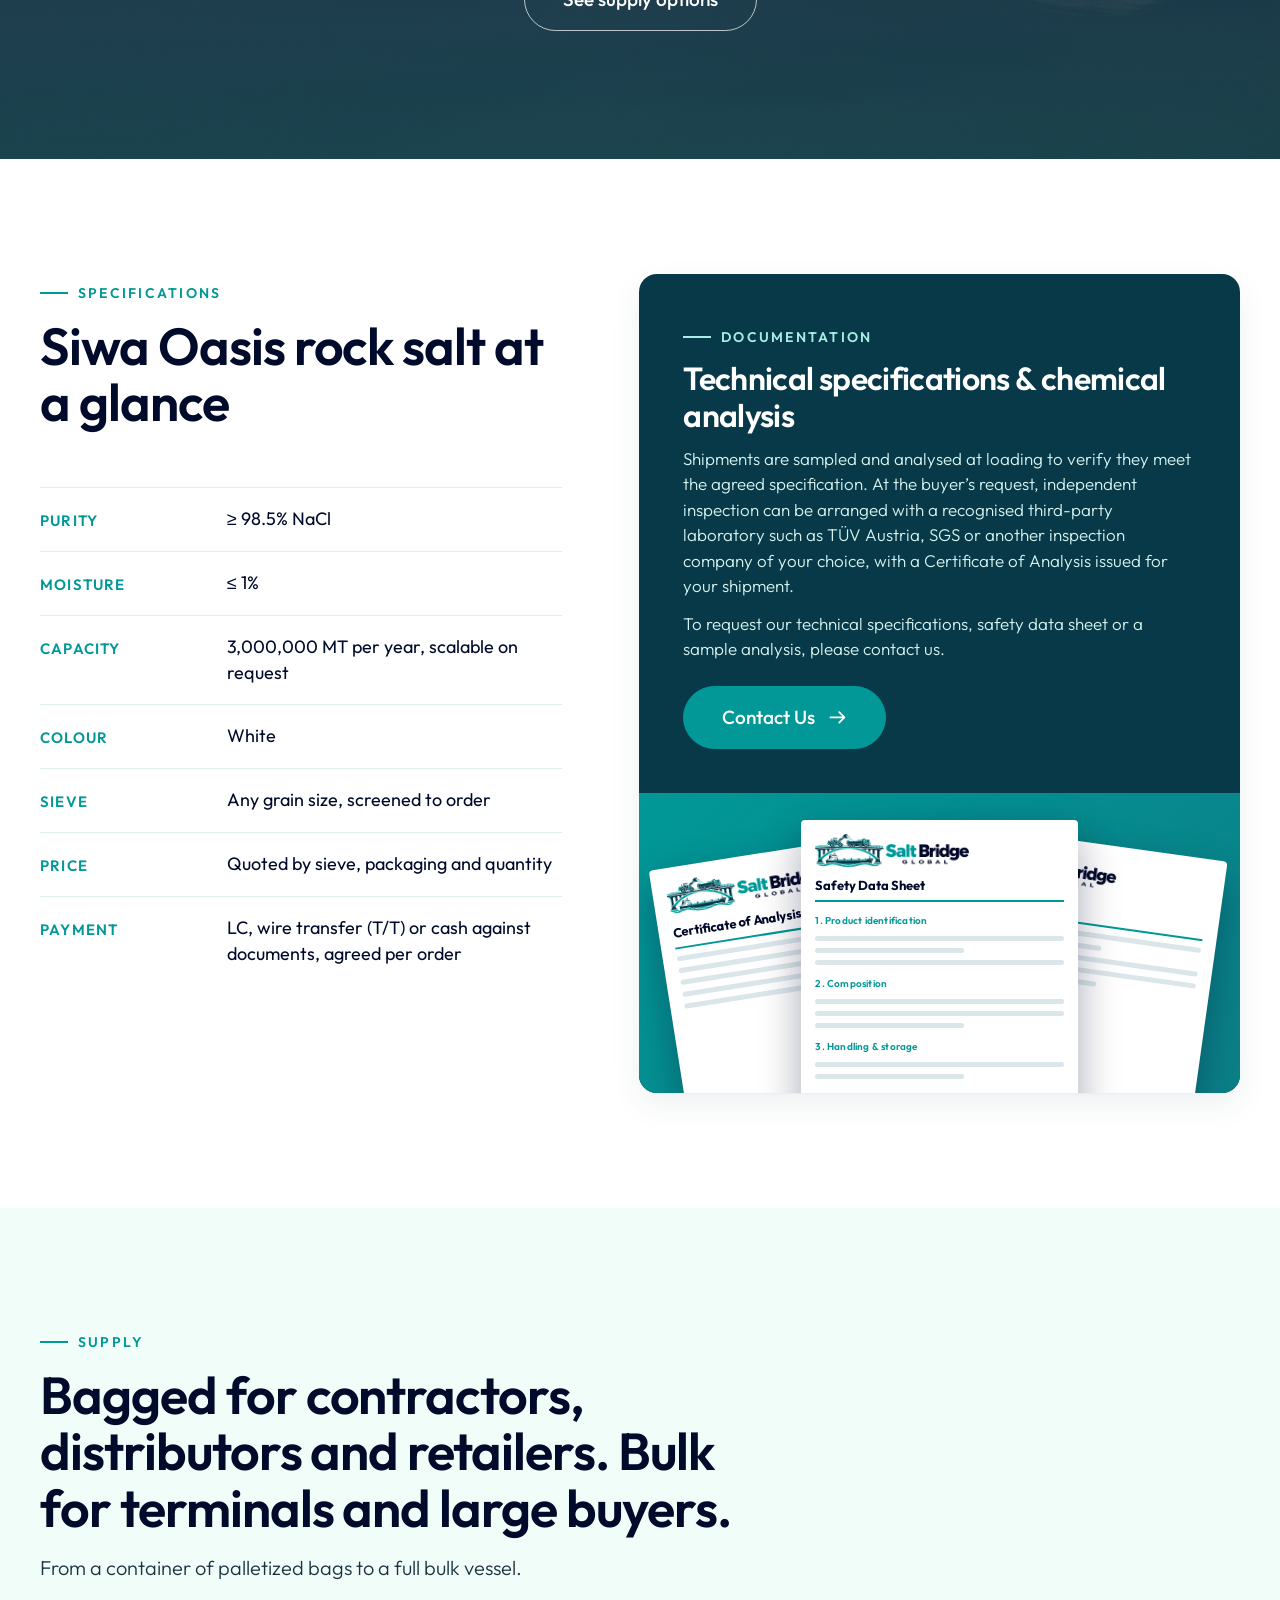
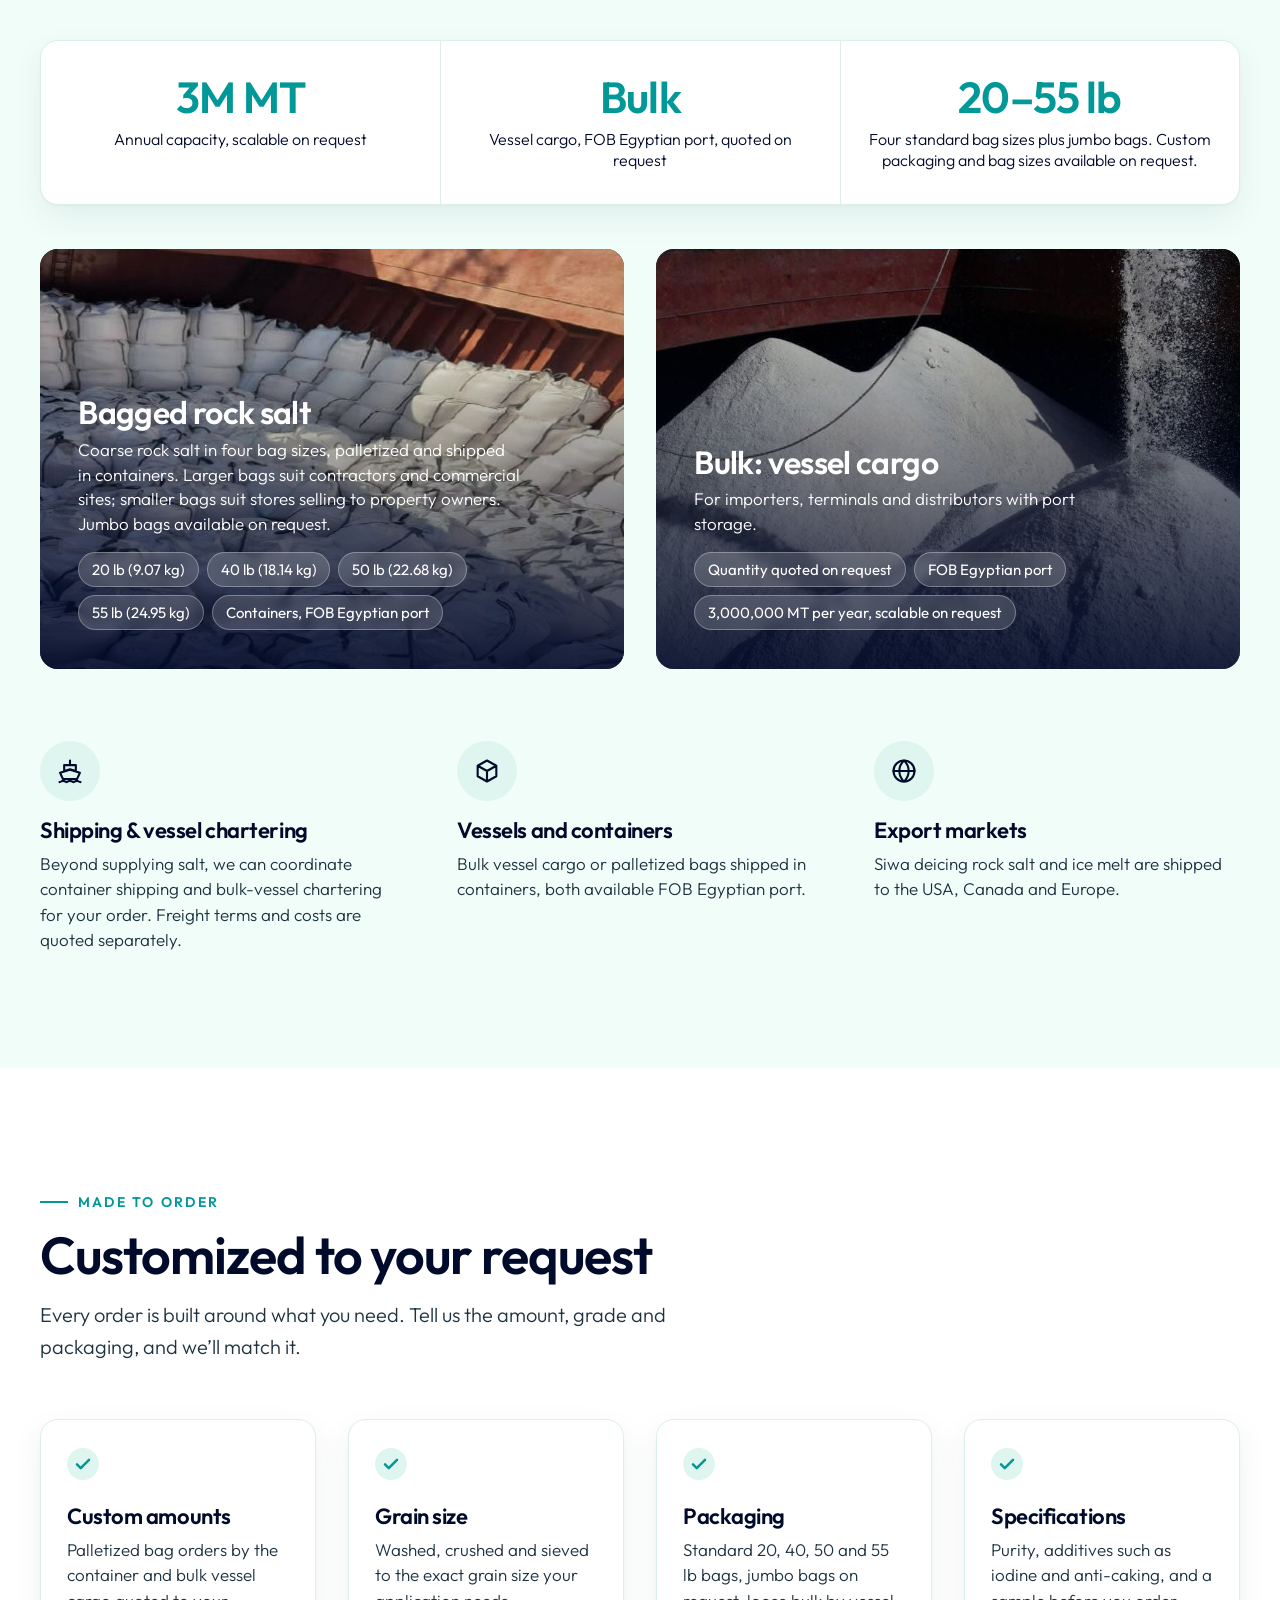
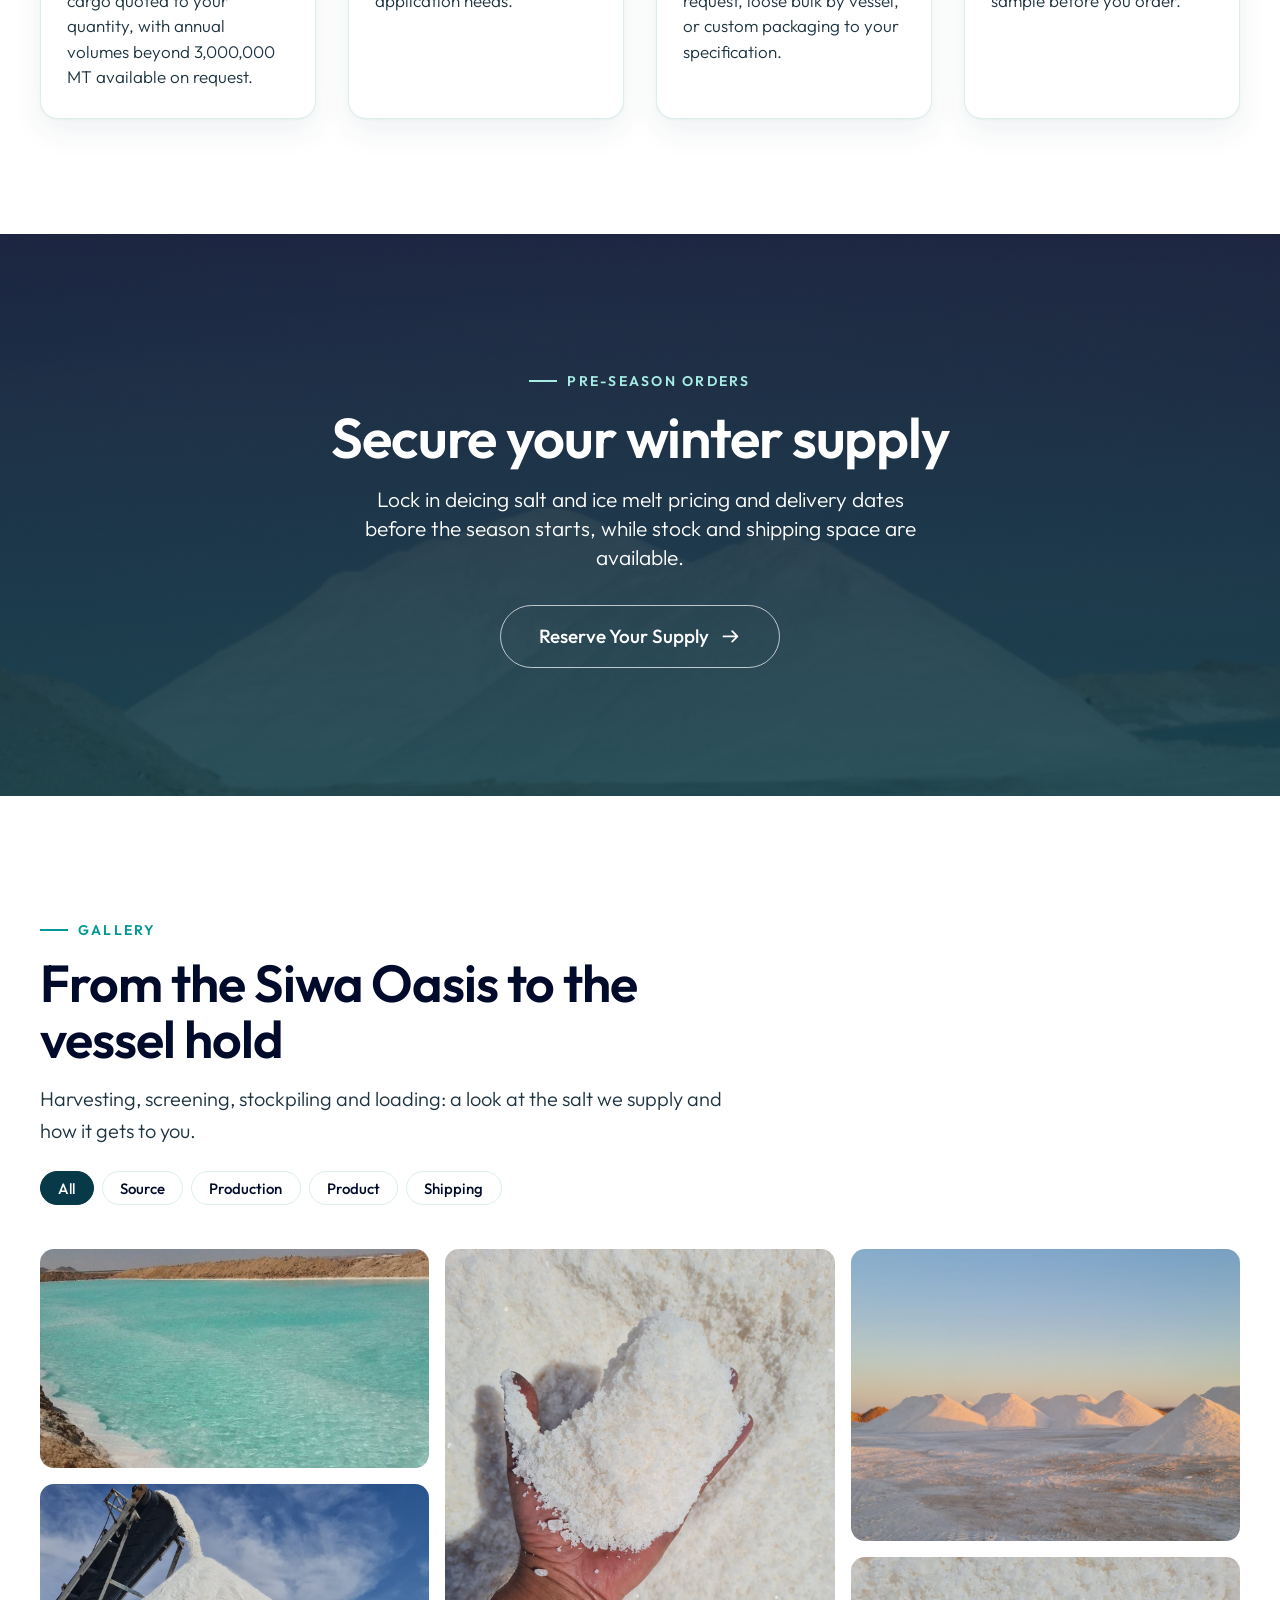
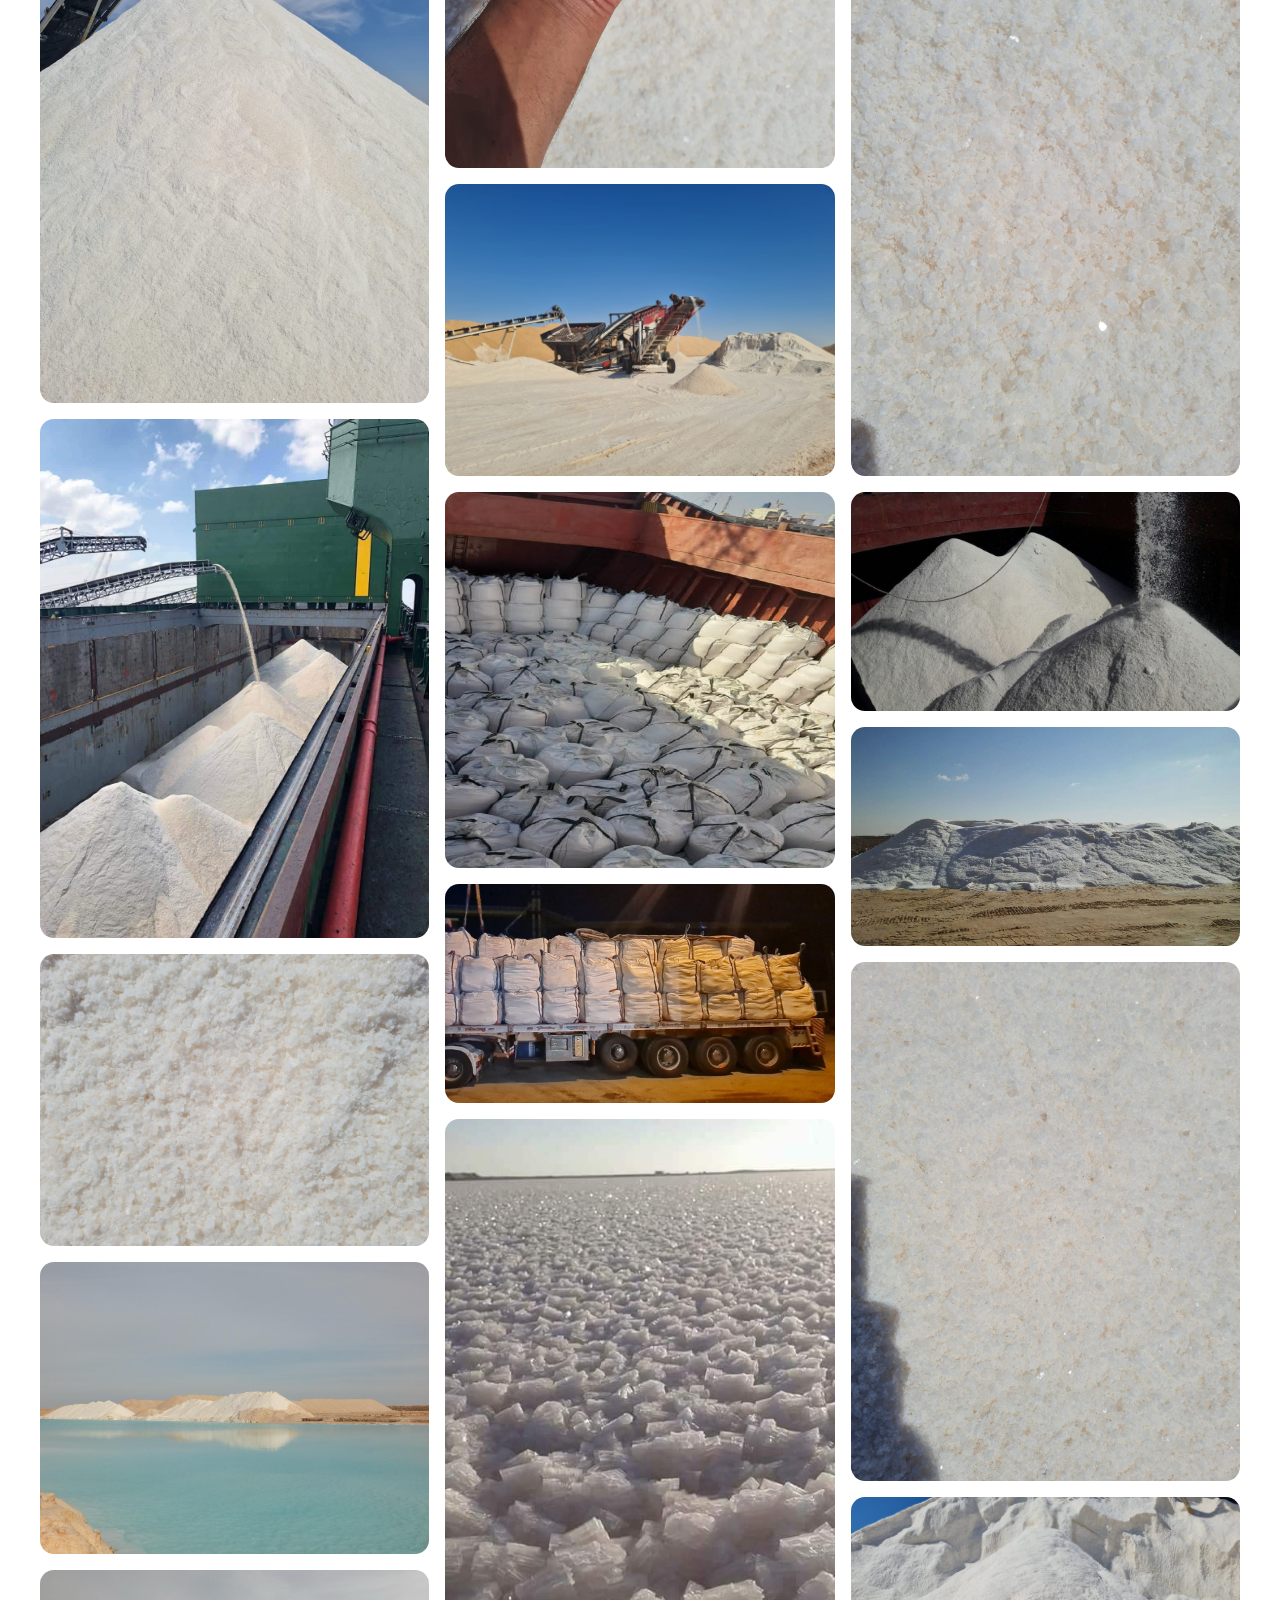
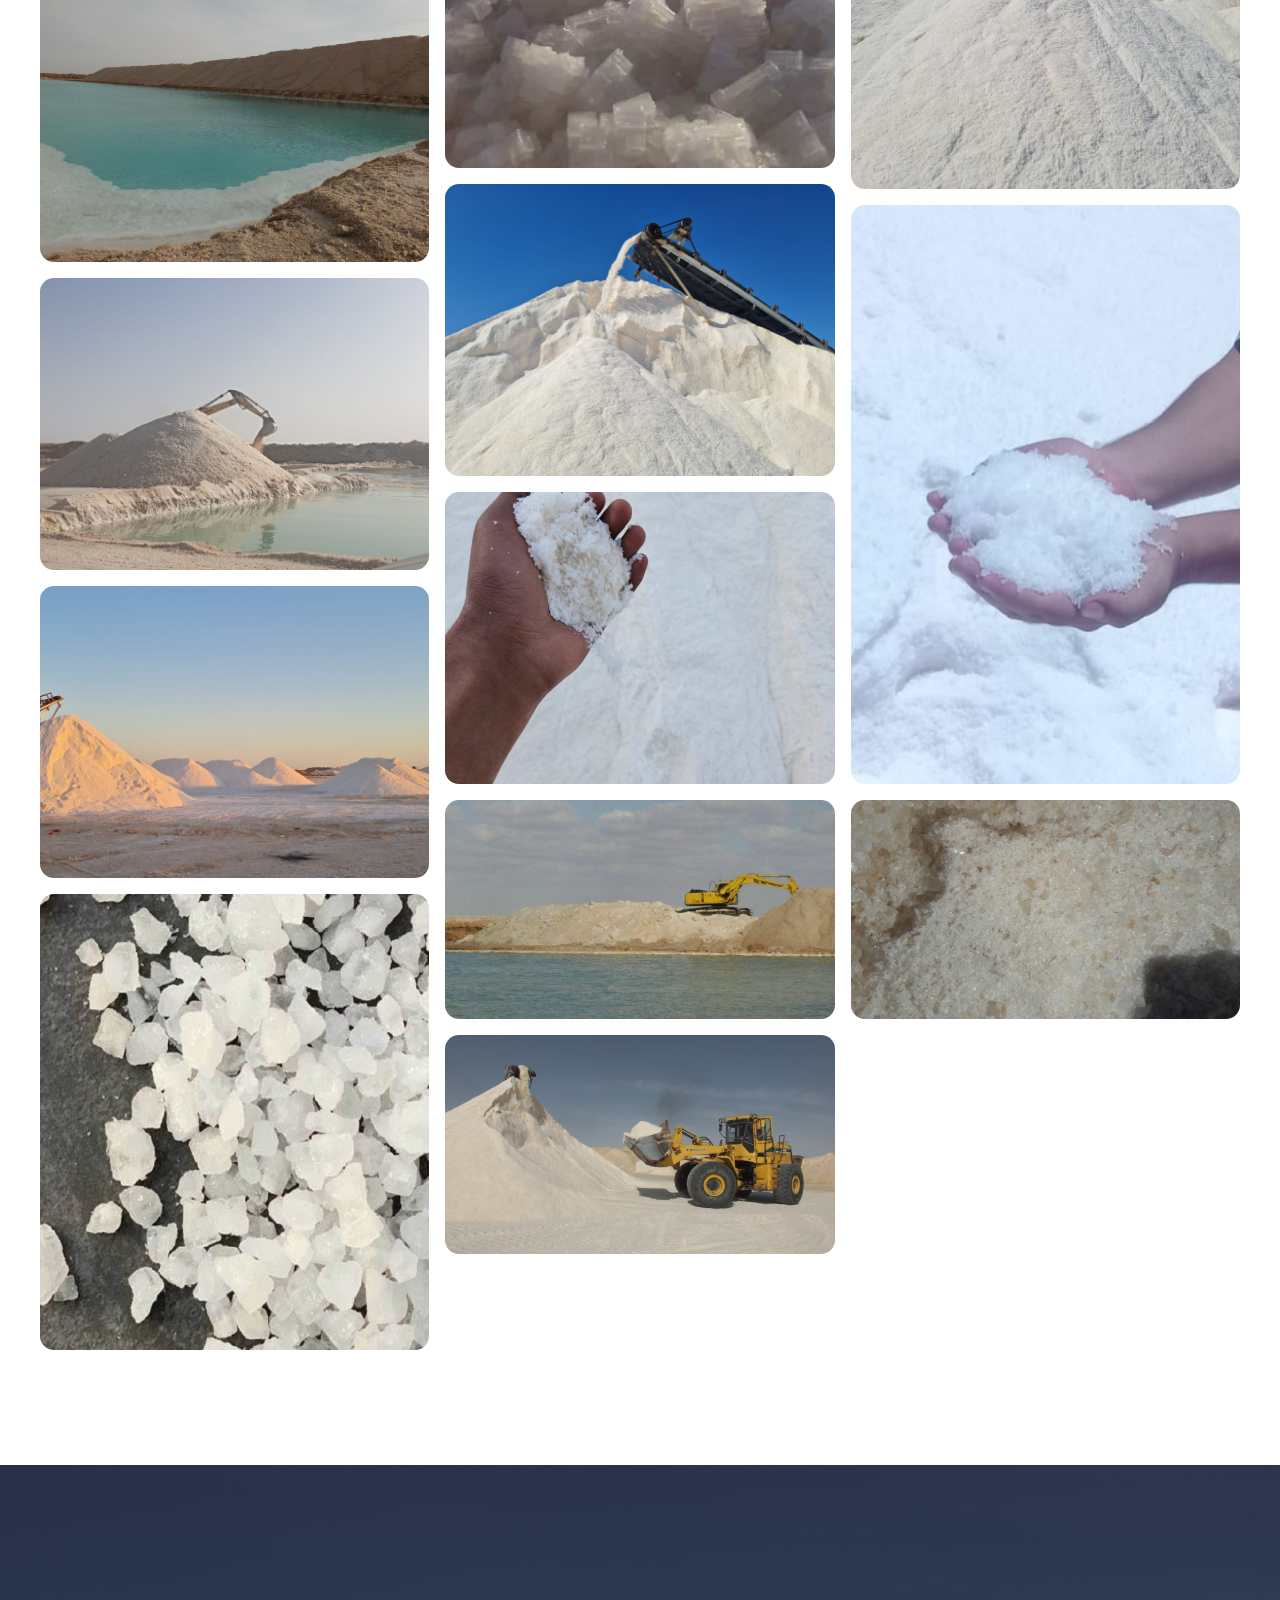
==== commit 8fd4703a: "Add brochure downloads: /brochures/ page, contact button and footer link in all languages" ====
--- a/index.html
+++ b/index.html
@@ -344,6 +344,8 @@
     .cta h2 { color: var(--salt-white); font-size: clamp(2.5rem, 6vw, 4.5rem); font-weight: 700; }
     .cta p { margin: 16px auto 0; max-width: 28em; font-size: 1.3125rem; line-height: 1.4; }
     .cta .btn { margin-top: 32px; }
+    .cta__actions { display: flex; flex-wrap: wrap; justify-content: center; gap: 12px 16px; margin-top: 32px; }
+    .cta .cta__actions .btn { margin-top: 0; }
     .cta__contact { display: flex; flex-wrap: wrap; justify-content: center; gap: 16px 40px; margin: 40px 0 0; padding: 32px 0 0; border-top: 1px solid rgba(255, 255, 255, .18); list-style: none; font-size: 1.0625rem; line-height: 1.45; }
     .cta__contact li { display: flex; align-items: flex-start; gap: 12px; text-align: left; }
     .cta__contact svg { flex: none; width: 22px; height: 22px; margin-top: 1px; color: #a8ece6; }
@@ -367,6 +369,7 @@
     .site-footer { padding-block: 28px; border-top: 1px solid var(--line); }
     .site-footer .container { display: flex; align-items: center; justify-content: space-between; gap: 24px; }
     .site-footer small { color: #5c7480; font-size: .9375rem; }
+    .site-footer .nav ul { flex-wrap: wrap; justify-content: center; row-gap: 8px; }
 
     /* Quote dialog */
     dialog { width: min(640px, calc(100vw - 32px)); padding: 0; border: 0; border-radius: 20px; background: var(--salt-white); color: var(--body-ink); box-shadow: 0 30px 80px rgba(0, 10, 43, .35); }
@@ -464,6 +467,7 @@
     <symbol id="i-phone" viewBox="0 0 24 24" fill="none" stroke="currentColor" stroke-width="1.8" stroke-linecap="round" stroke-linejoin="round"><path d="M5 3.500h3.500l1.800 4.500-2.300 1.500a11 11 0 0 0 6.500 6.500l1.500-2.300 4.500 1.800V19a1.500 1.500 0 0 1-1.500 1.500A16.500 16.500 0 0 1 3.500 5 1.500 1.500 0 0 1 5 3.500z"/></symbol>
     <symbol id="i-mail" viewBox="0 0 24 24" fill="none" stroke="currentColor" stroke-width="1.8" stroke-linecap="round" stroke-linejoin="round"><rect x="3" y="5" width="18" height="14" rx="2"/><path d="M3.500 6.500 12 13l8.500-6.500"/></symbol>
     <symbol id="i-pin" viewBox="0 0 24 24" fill="none" stroke="currentColor" stroke-width="1.8" stroke-linecap="round" stroke-linejoin="round"><path d="M12 21s-7-6.200-7-11.500a7 7 0 0 1 14 0C19 14.800 12 21 12 21z"/><circle cx="12" cy="9.500" r="2.500"/></symbol>
+    <symbol id="i-download" viewBox="0 0 24 24" fill="none" stroke="currentColor" stroke-width="2" stroke-linecap="round" stroke-linejoin="round"><path d="M12 4v11M7 10l5 5 5-5M5 20h14"/></symbol>
   </svg>
 
   <header class="site-header">
@@ -984,7 +988,10 @@
       <div class="container">
         <h2>Let’s Talk Salt</h2>
         <p>Tell us the grade, packaging and quantity you need and we’ll come back with a quote.</p>
-        <button class="btn btn--lg" type="button" data-quote>Request a Quote <svg><use href="#i-arrow"/></svg></button>
+        <div class="cta__actions">
+          <button class="btn btn--lg" type="button" data-quote>Request a Quote <svg><use href="#i-arrow"/></svg></button>
+          <a class="btn btn--lg btn--light" href="brochures/Salt-Bridge-Global-Brochure-Worldwide.pdf" target="_blank" rel="noopener">Download Brochure <svg><use href="#i-download"/></svg></a>
+        </div>
         <ul class="cta__contact">
           <li><svg aria-hidden="true"><use href="#i-pin"/></svg><div><small>Mining &amp; Production</small><address style="font-style: normal">Siwa, Marsa Matruh<br>Egypt</address></div></li>
           <li><svg aria-hidden="true"><use href="#i-pin"/></svg><div><small>Warehouse</small><address style="font-style: normal">Minaa Alexandria<br>Alexandria, Egypt</address><a href="mailto:info@saltbridgeglobal.com">info@saltbridgeglobal.com</a><br><a href="tel:+201116660918">+20 111 666 0918</a></div></li>
@@ -1007,6 +1014,7 @@
           <li><a href="#specifications">Specifications</a></li>
           <li><a href="#supply">Supply</a></li>
           <li><a href="#gallery">Gallery</a></li>
+          <li><a href="brochures/">Brochures</a></li>
         </ul>
       </nav>
       <small>© 2026 Salt Bridge Global</small>
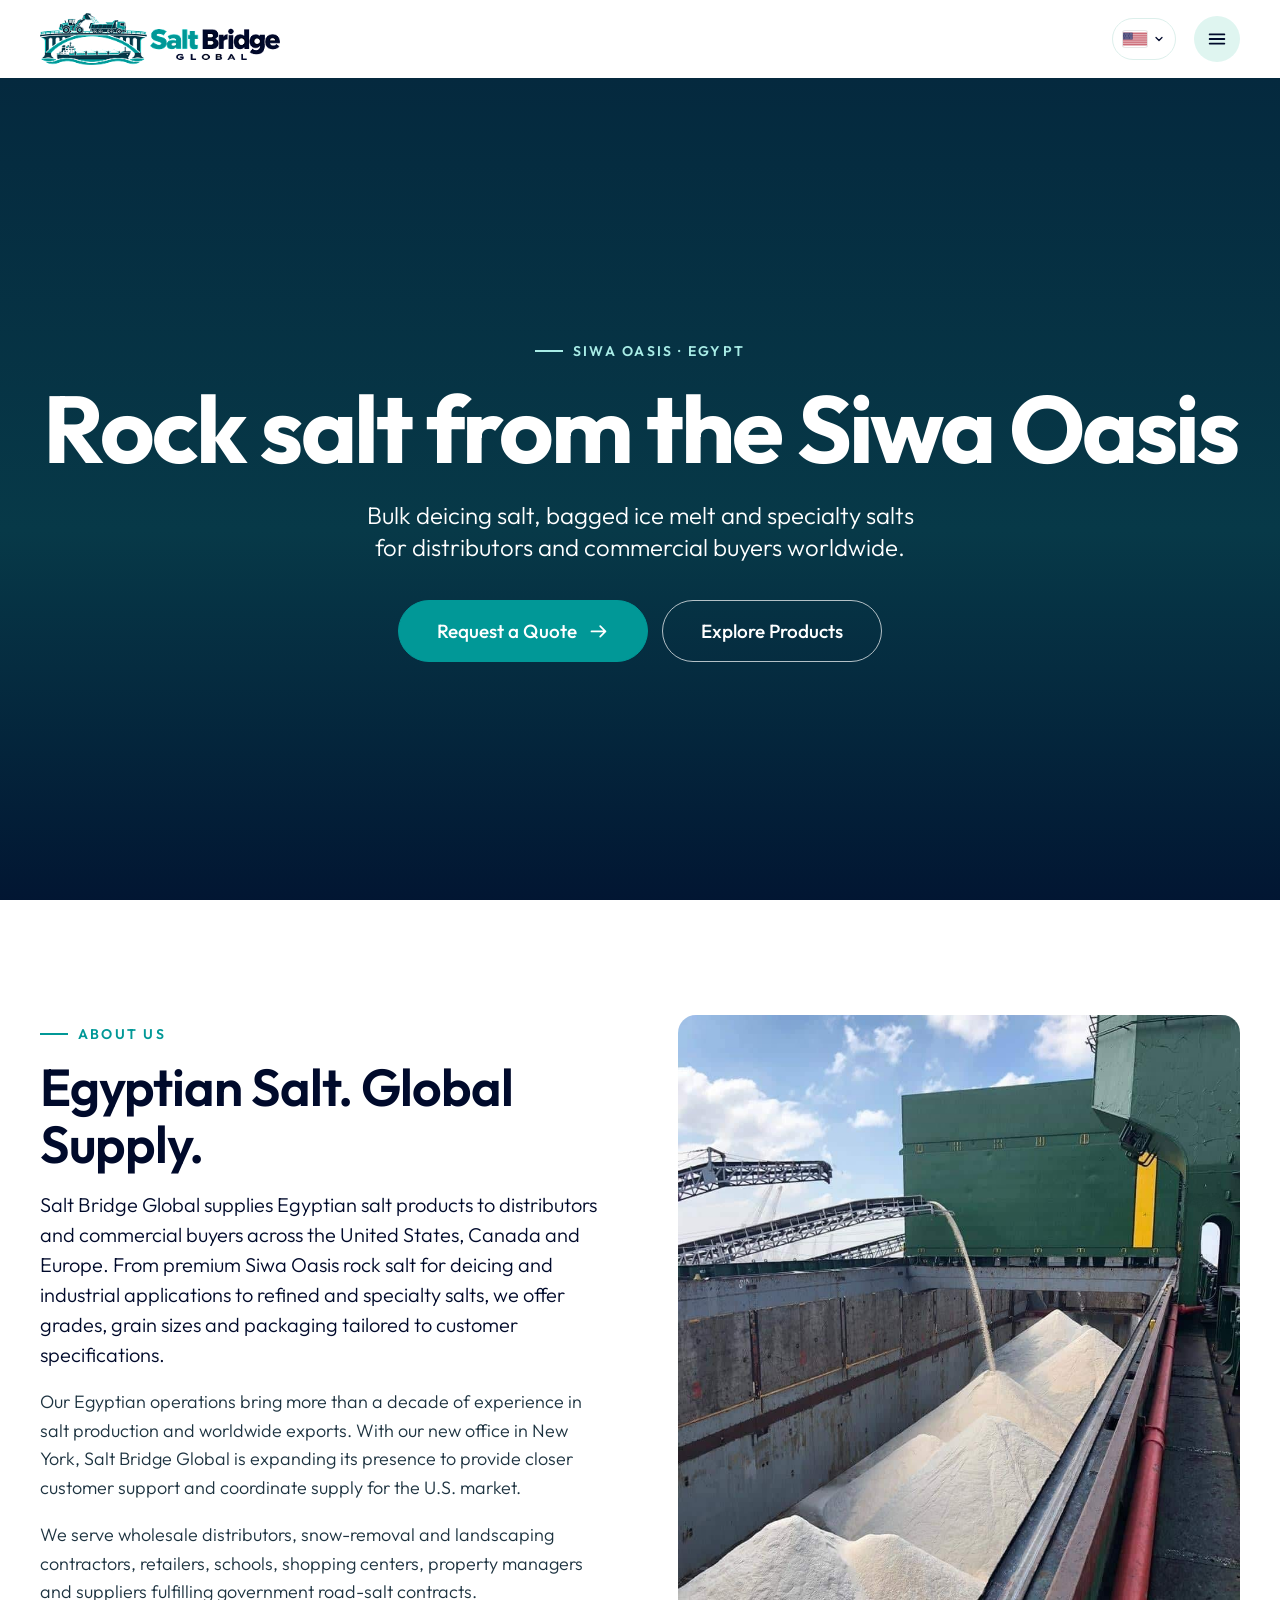
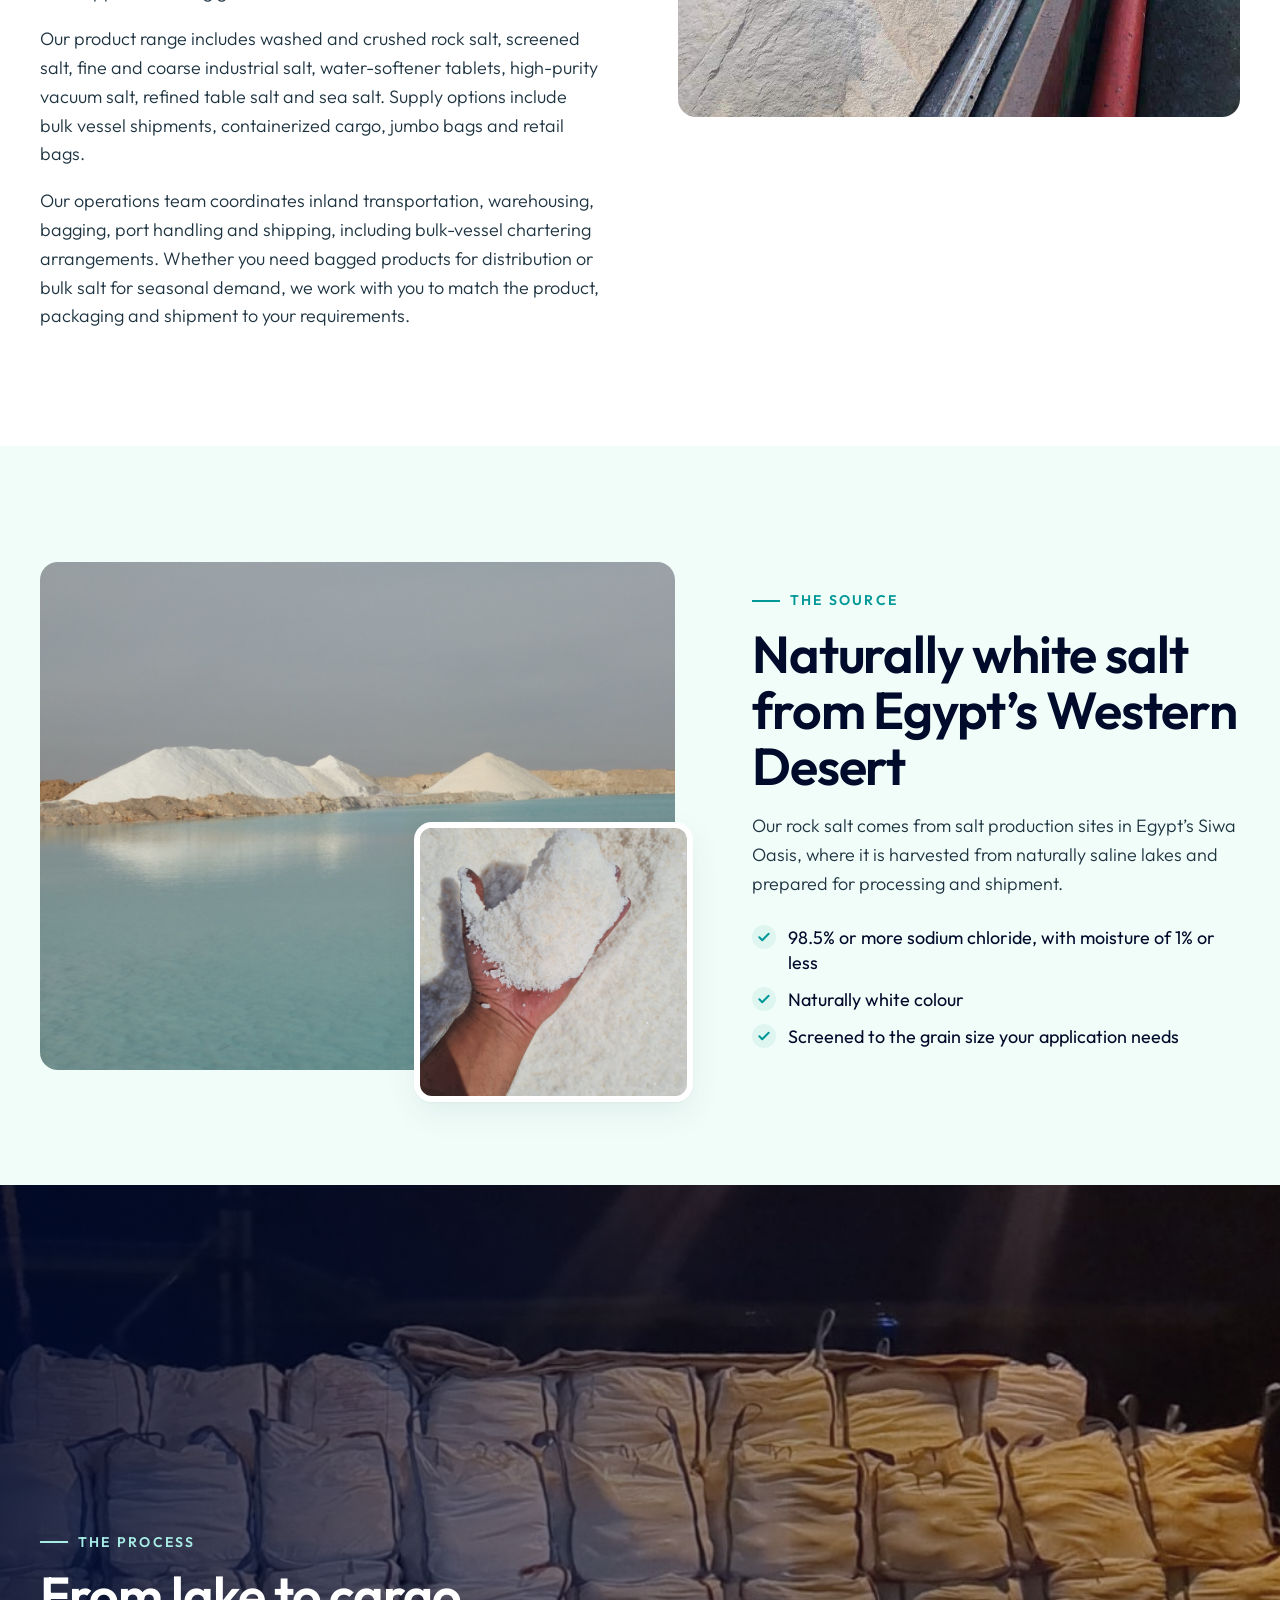
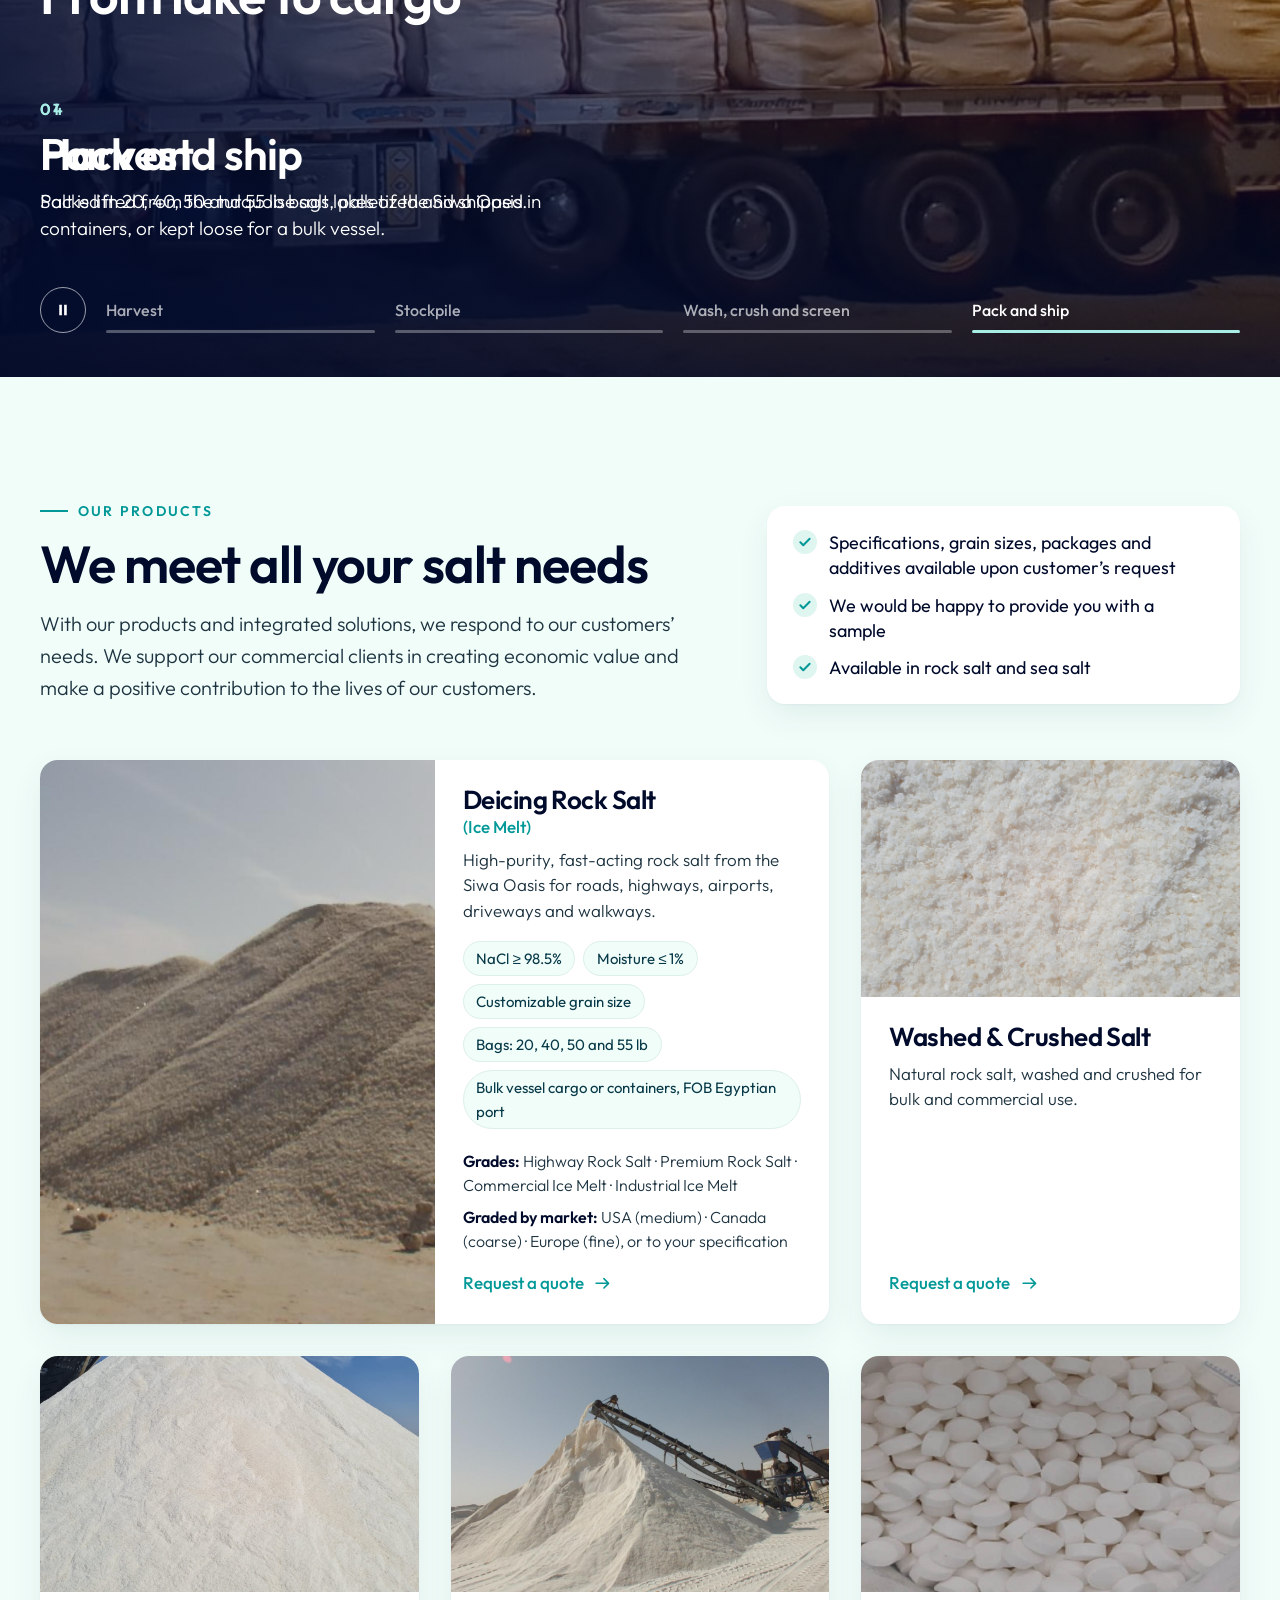
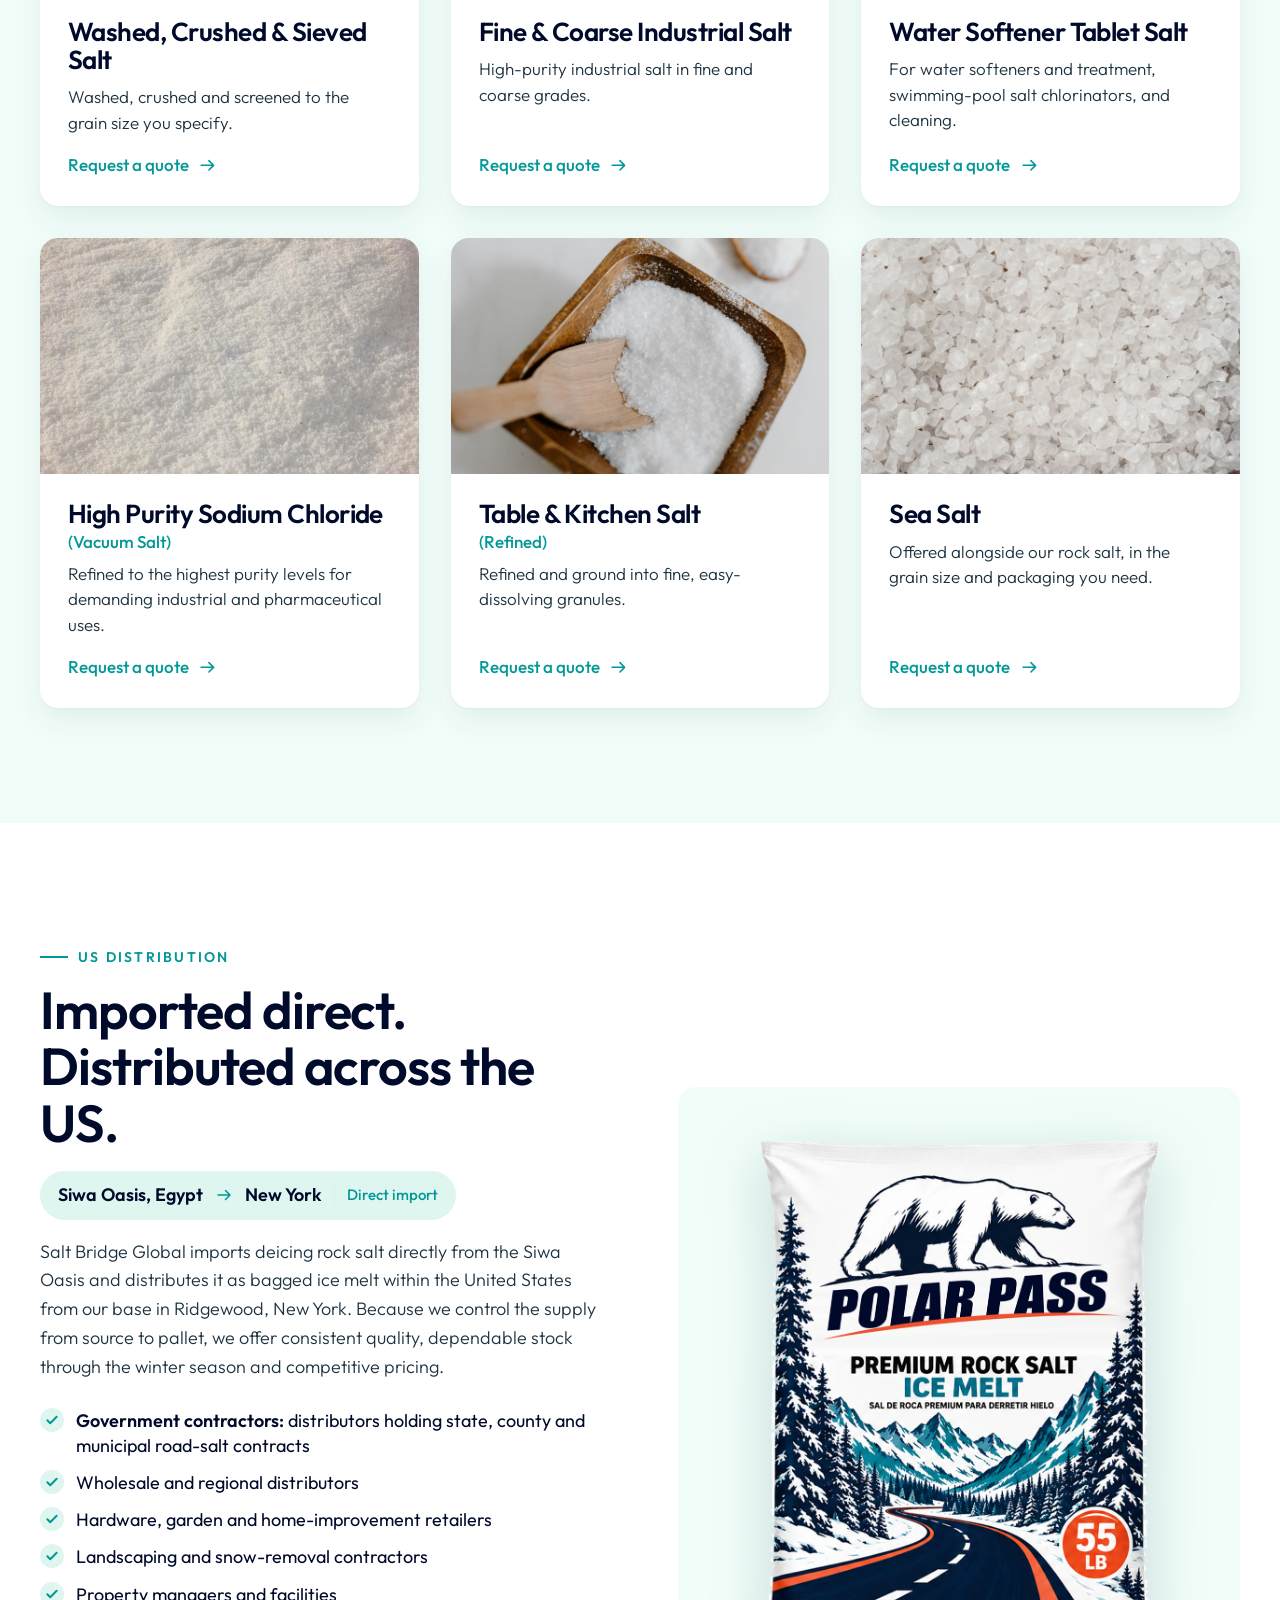
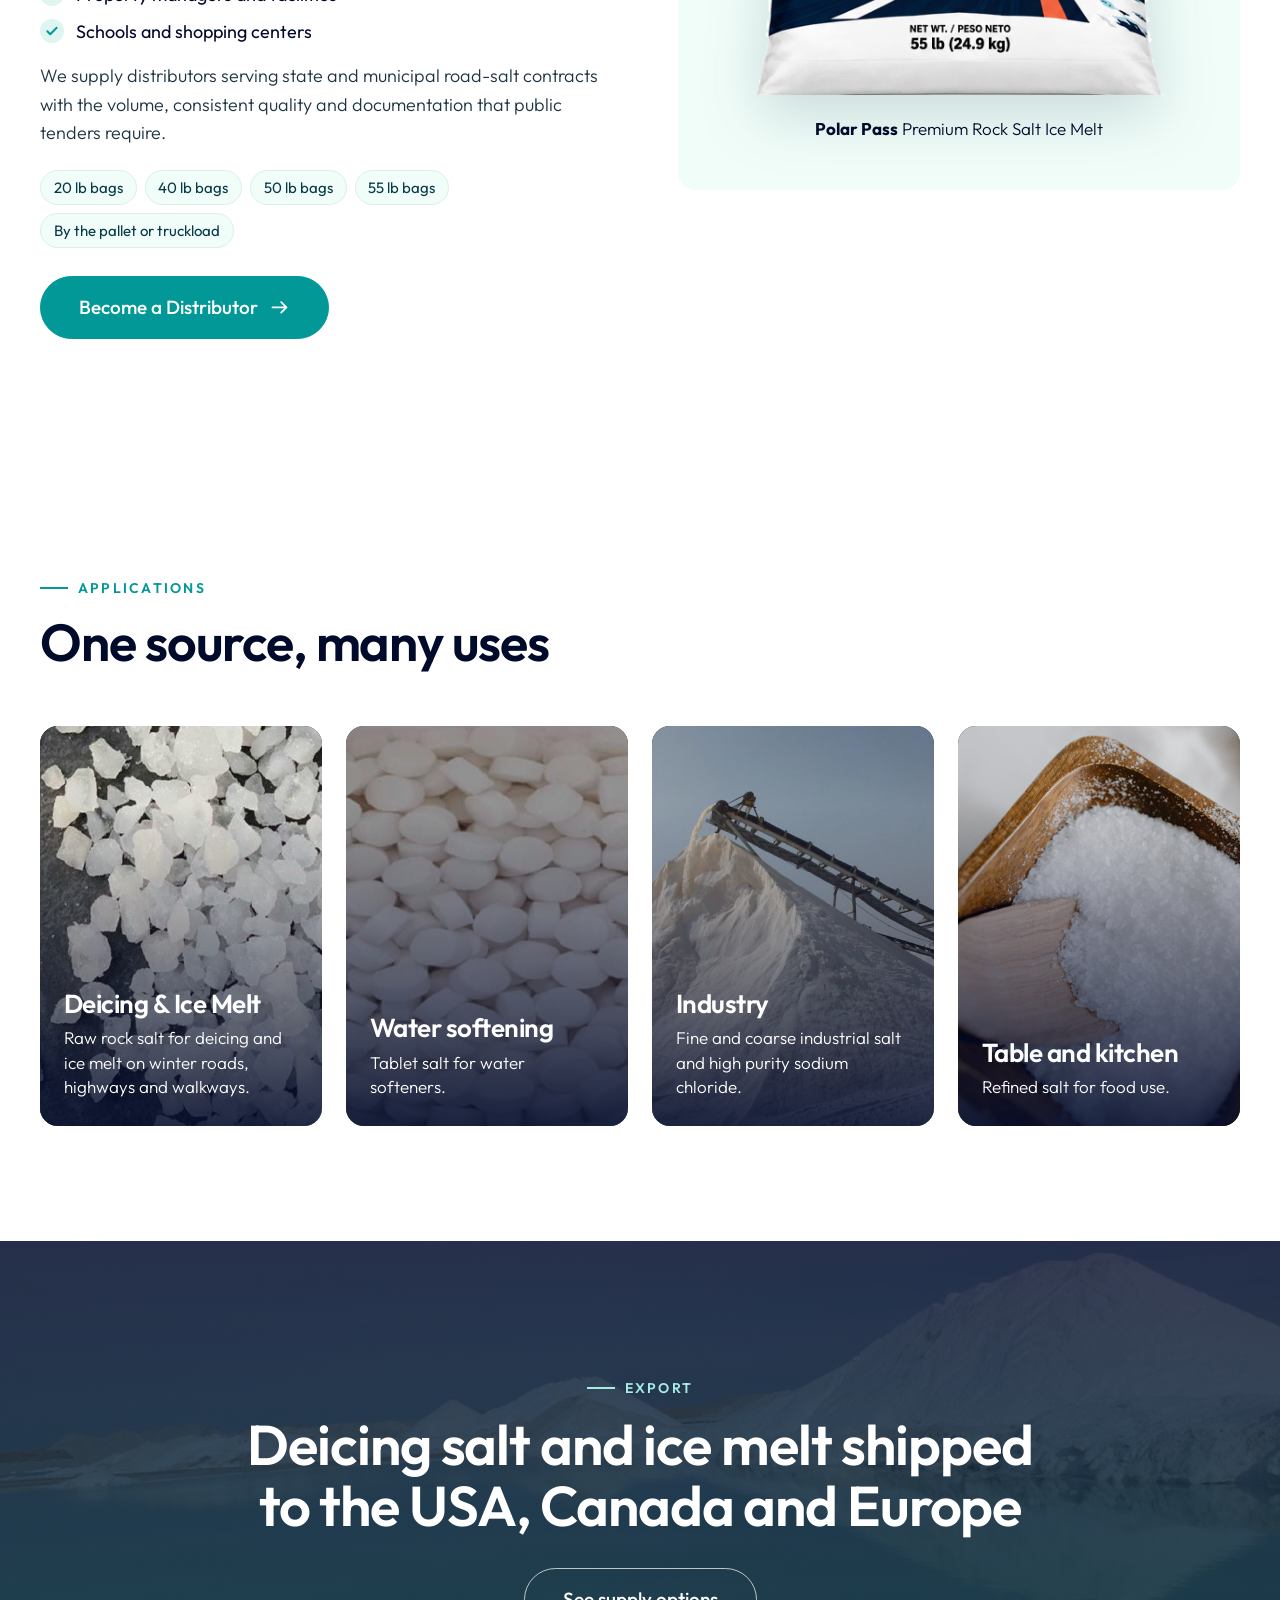
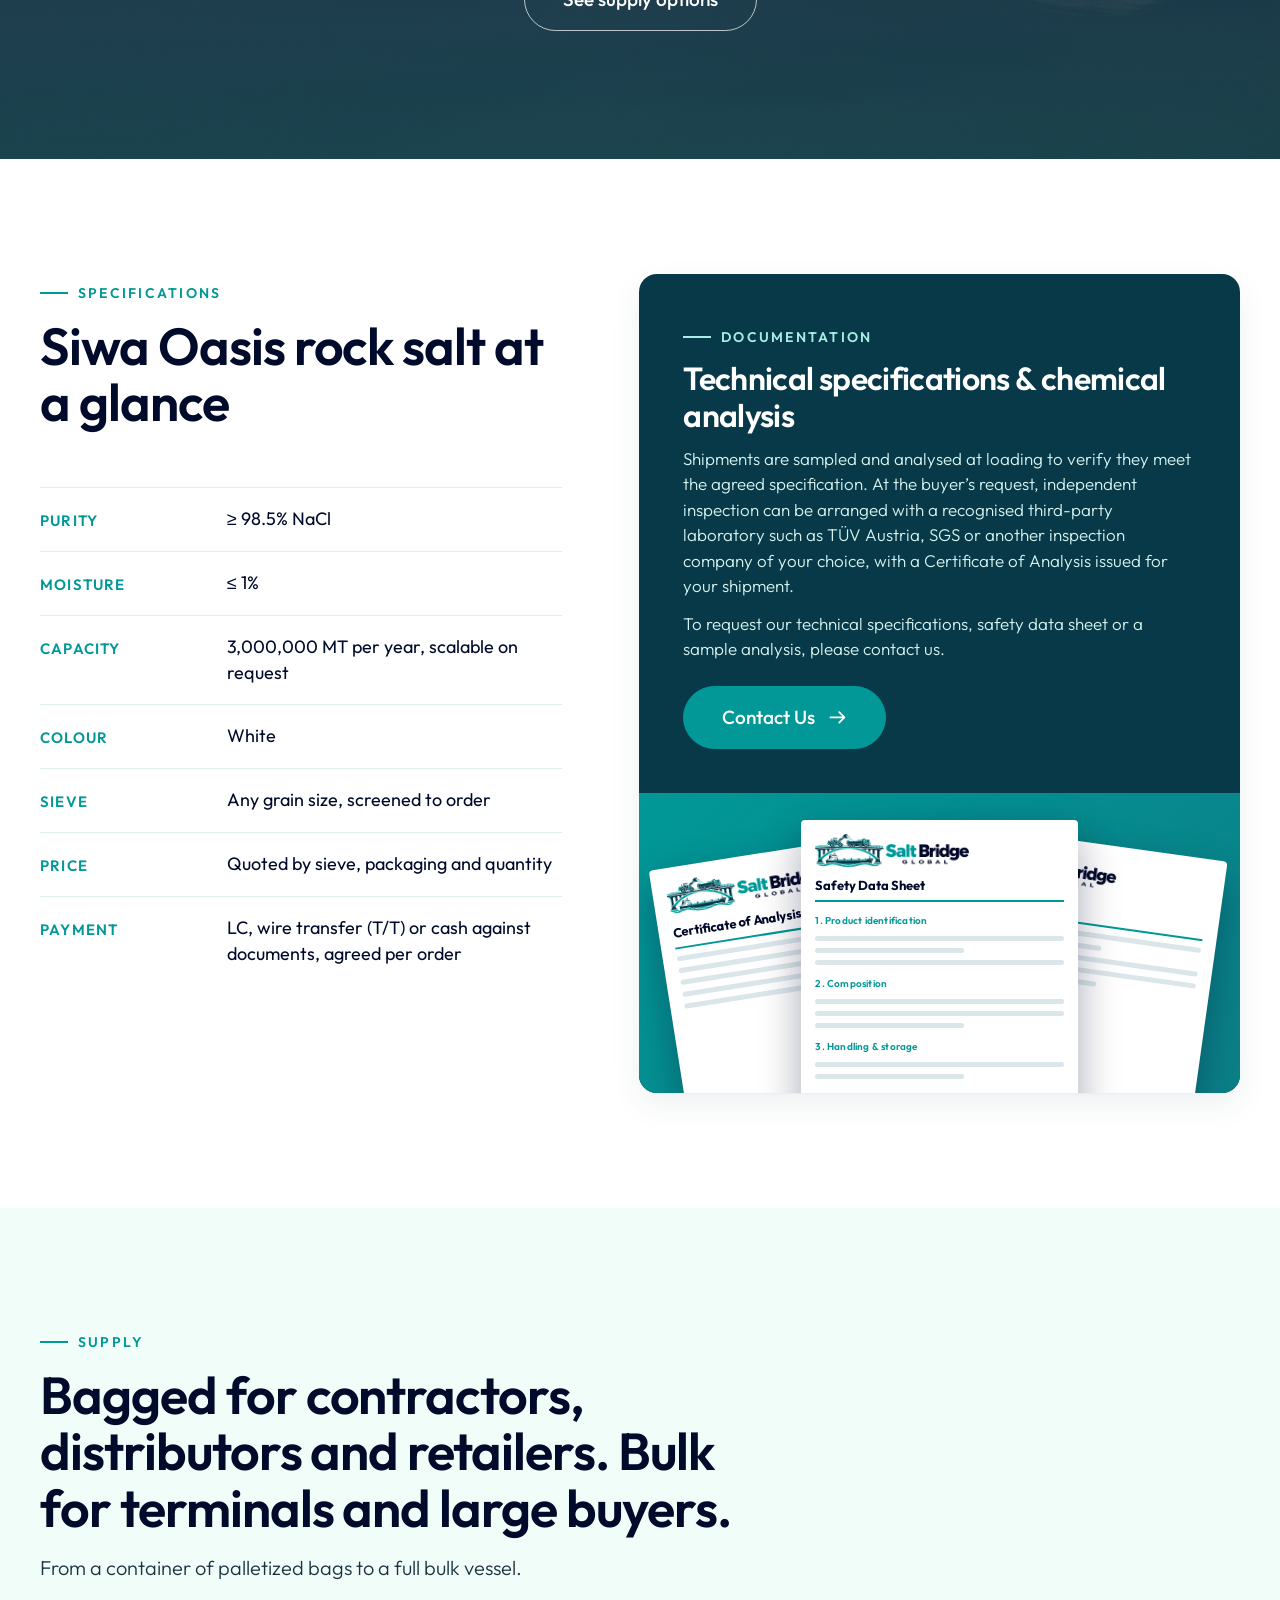
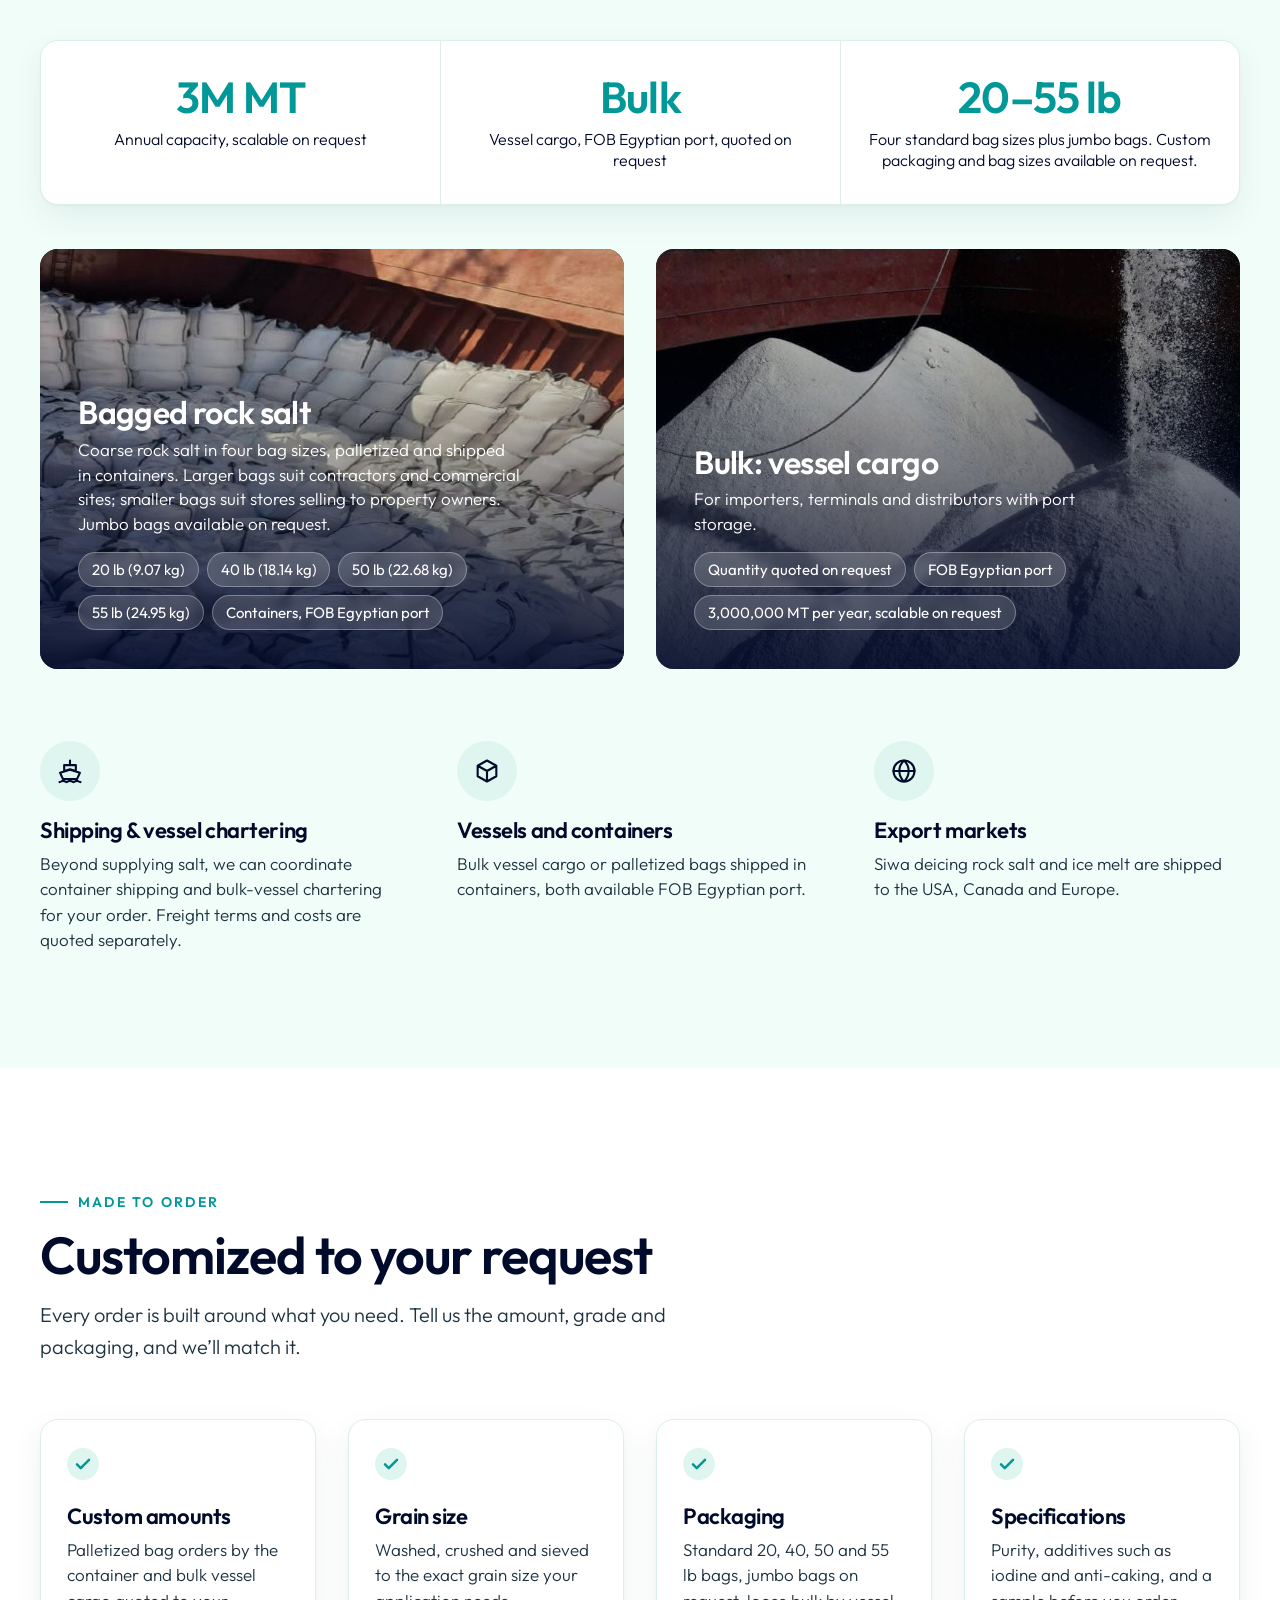
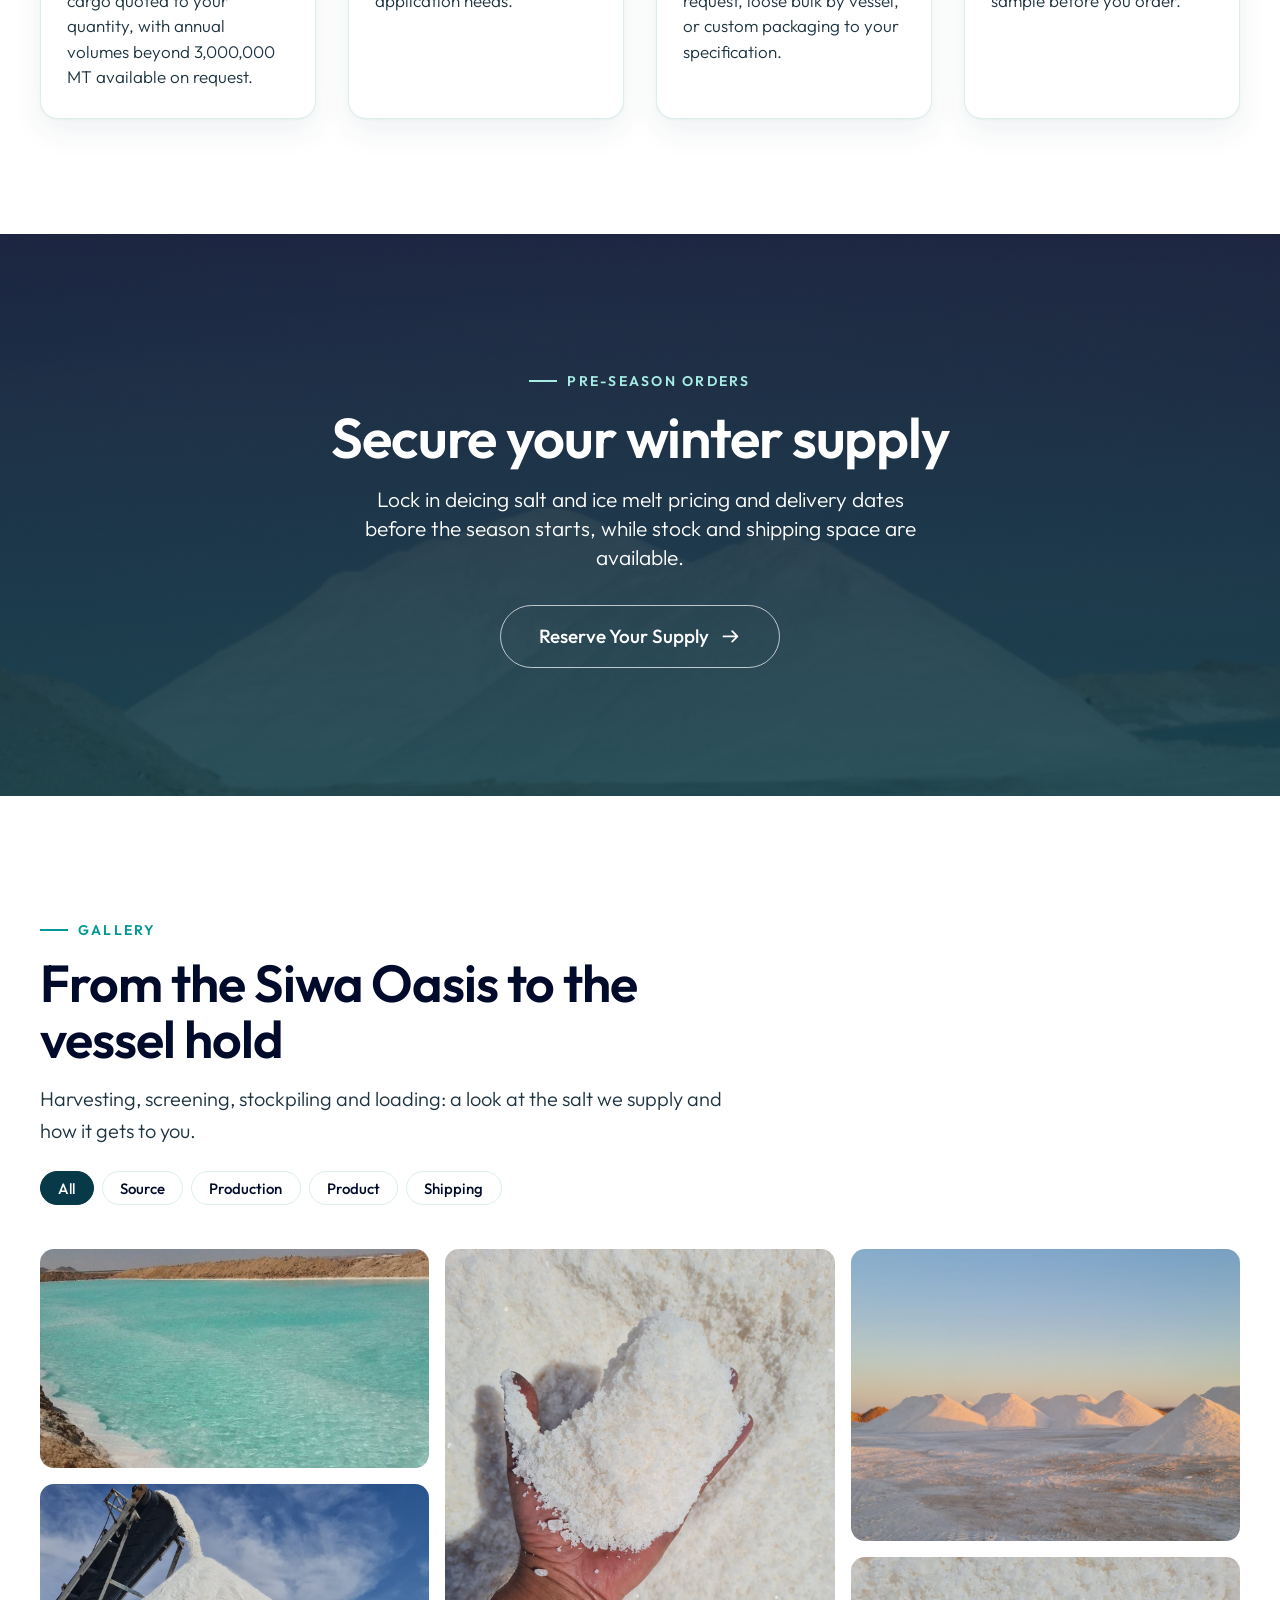
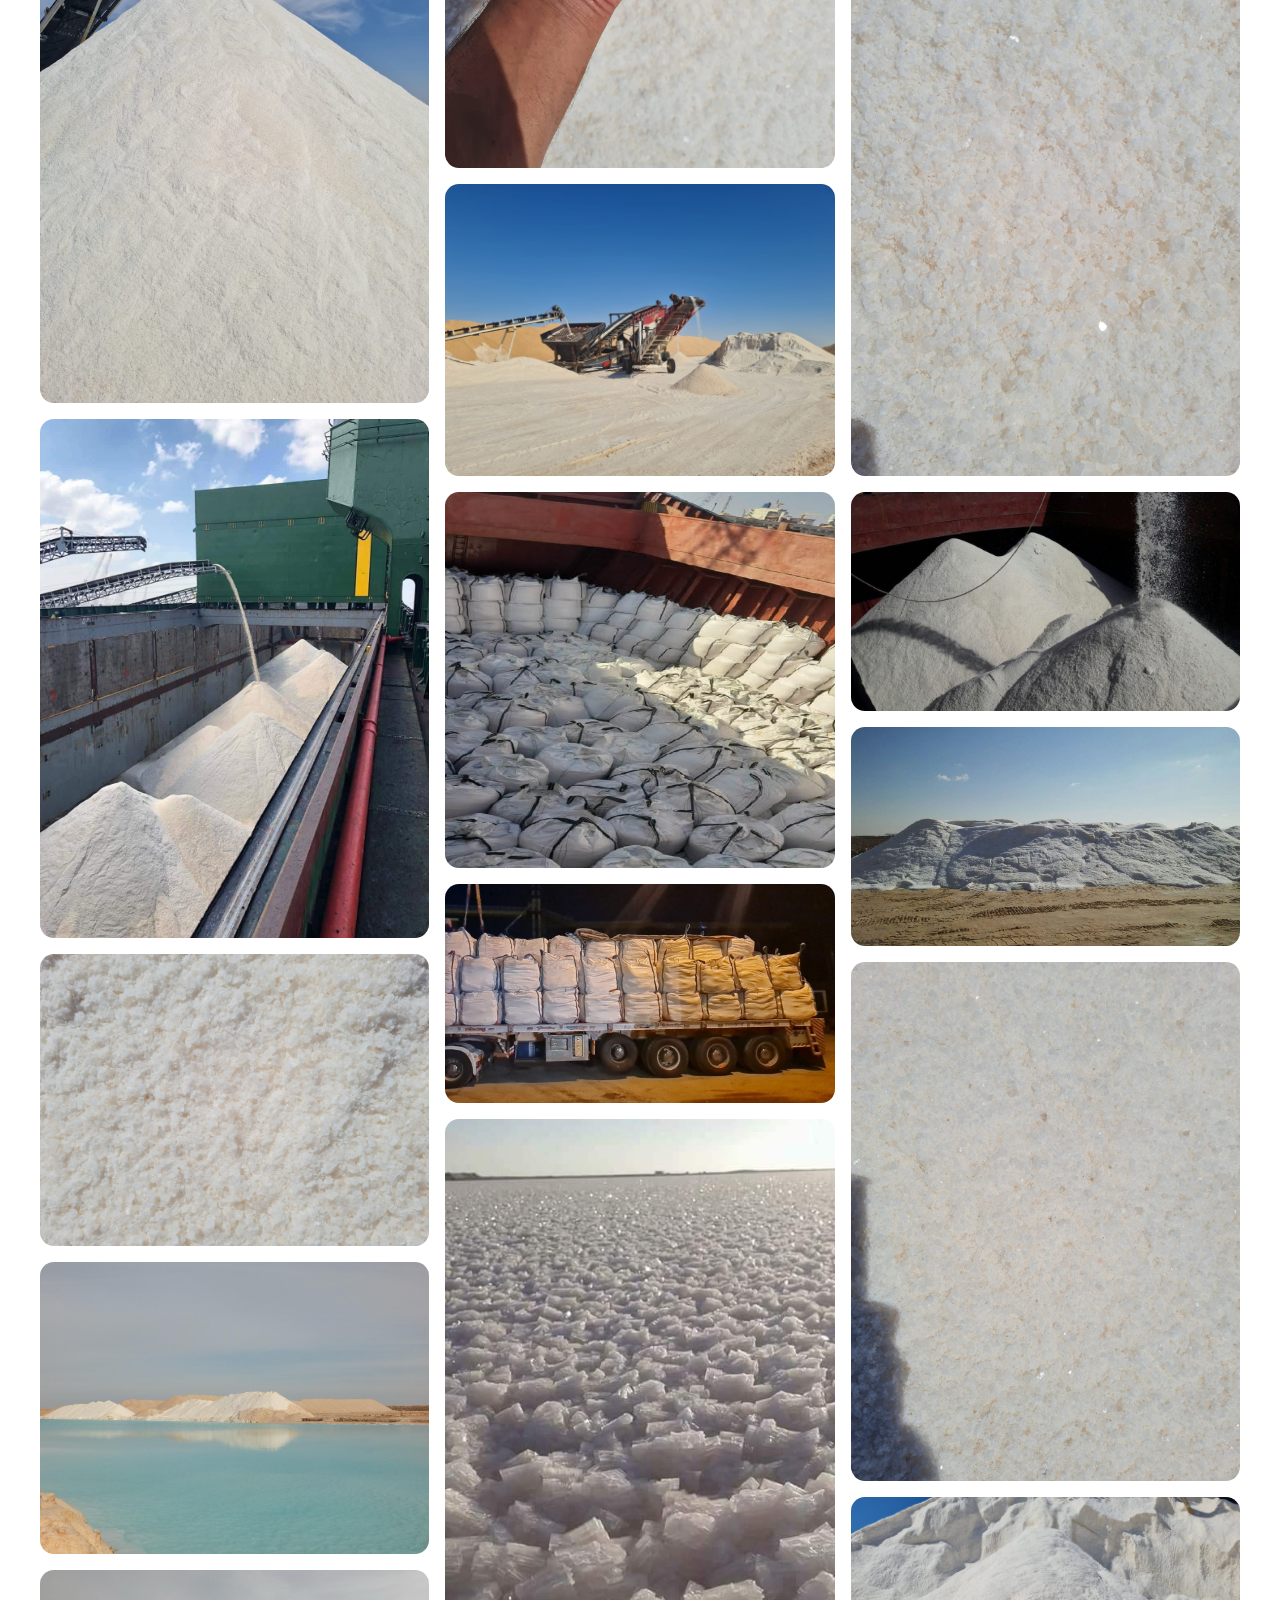
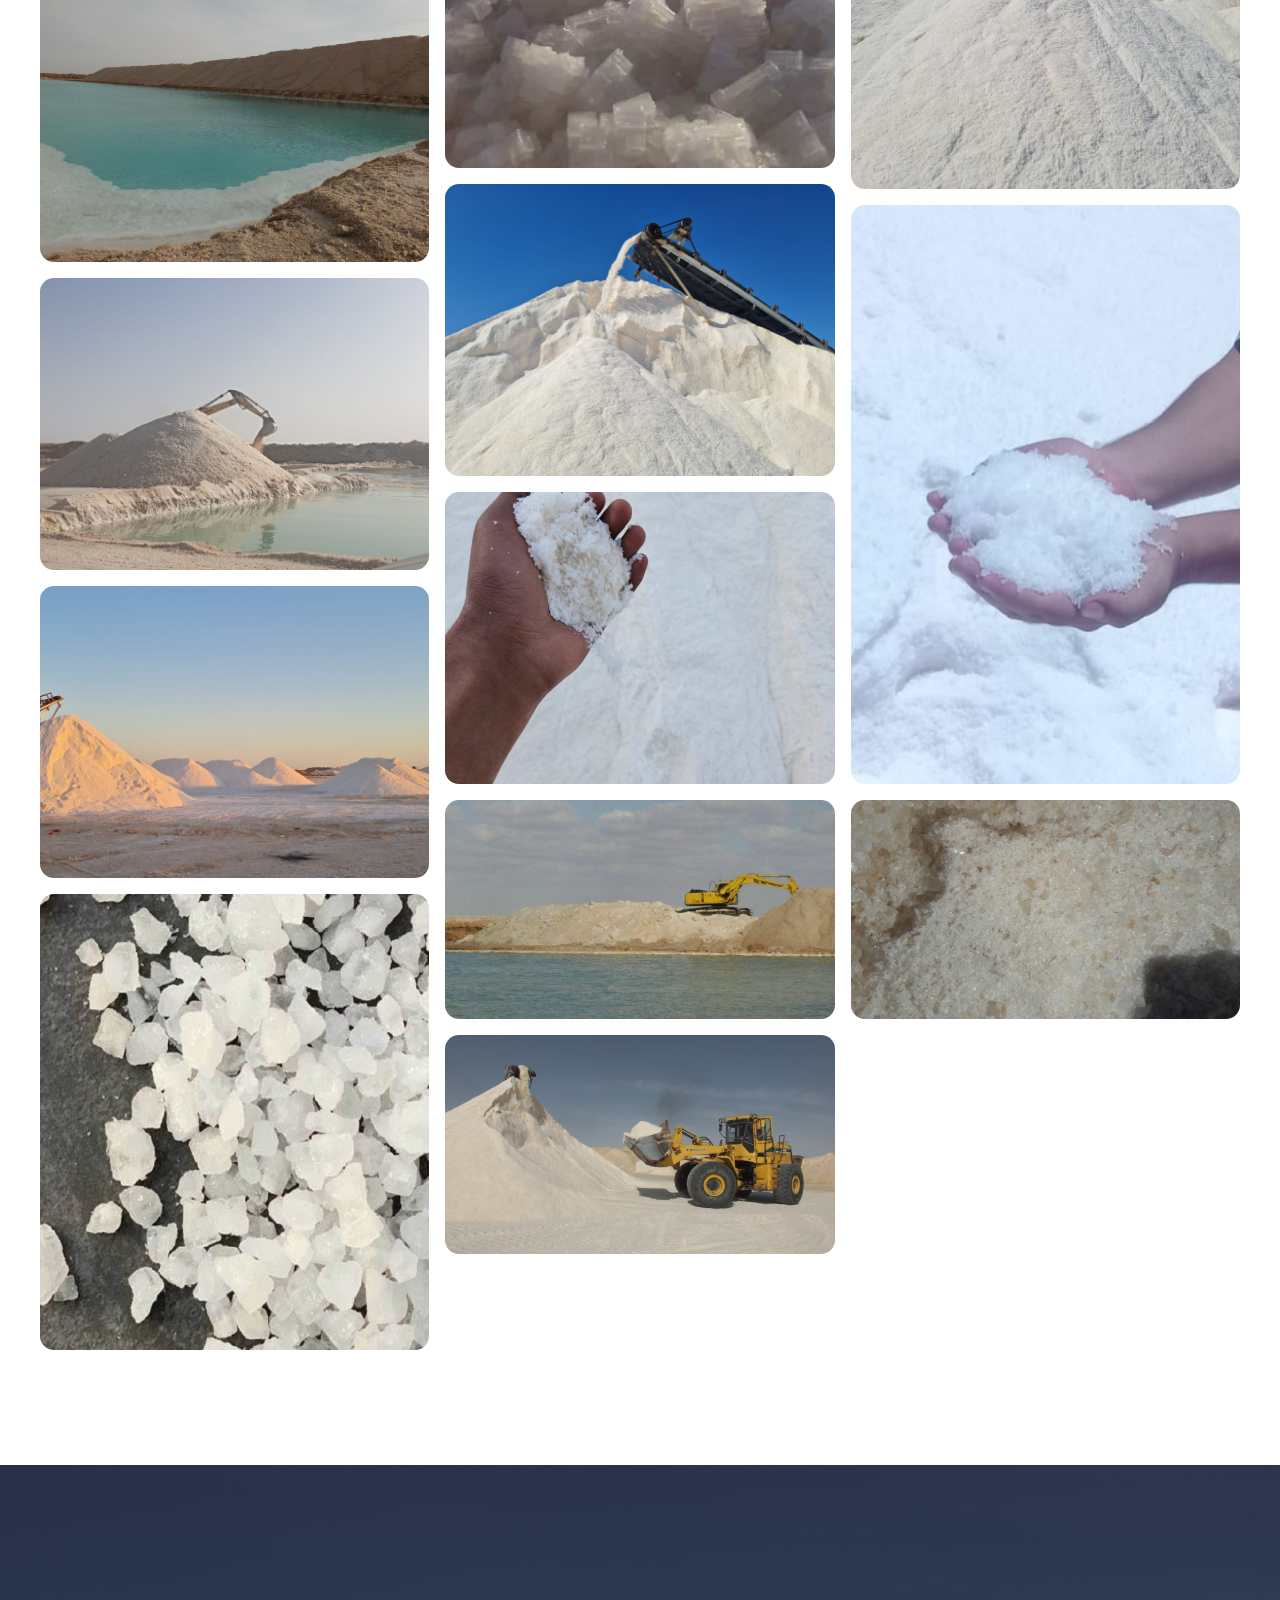
==== commit 8bd5dbc6: "Remove 1-5 mm grain range, keep customizable" ====
--- a/index.html
+++ b/index.html
@@ -636,7 +636,7 @@
               <ul class="tags">
                 <li>NaCl ≥ 98.5%</li>
                 <li>Moisture ≤ 1%</li>
-                <li>Grain 1–5 mm, customizable</li>
+                <li>Customizable grain size</li>
                 <li>Bags: 20, 40, 50 and 55 lb</li>
                 <li>Bulk vessel cargo or containers, FOB Egyptian port</li>
               </ul>
